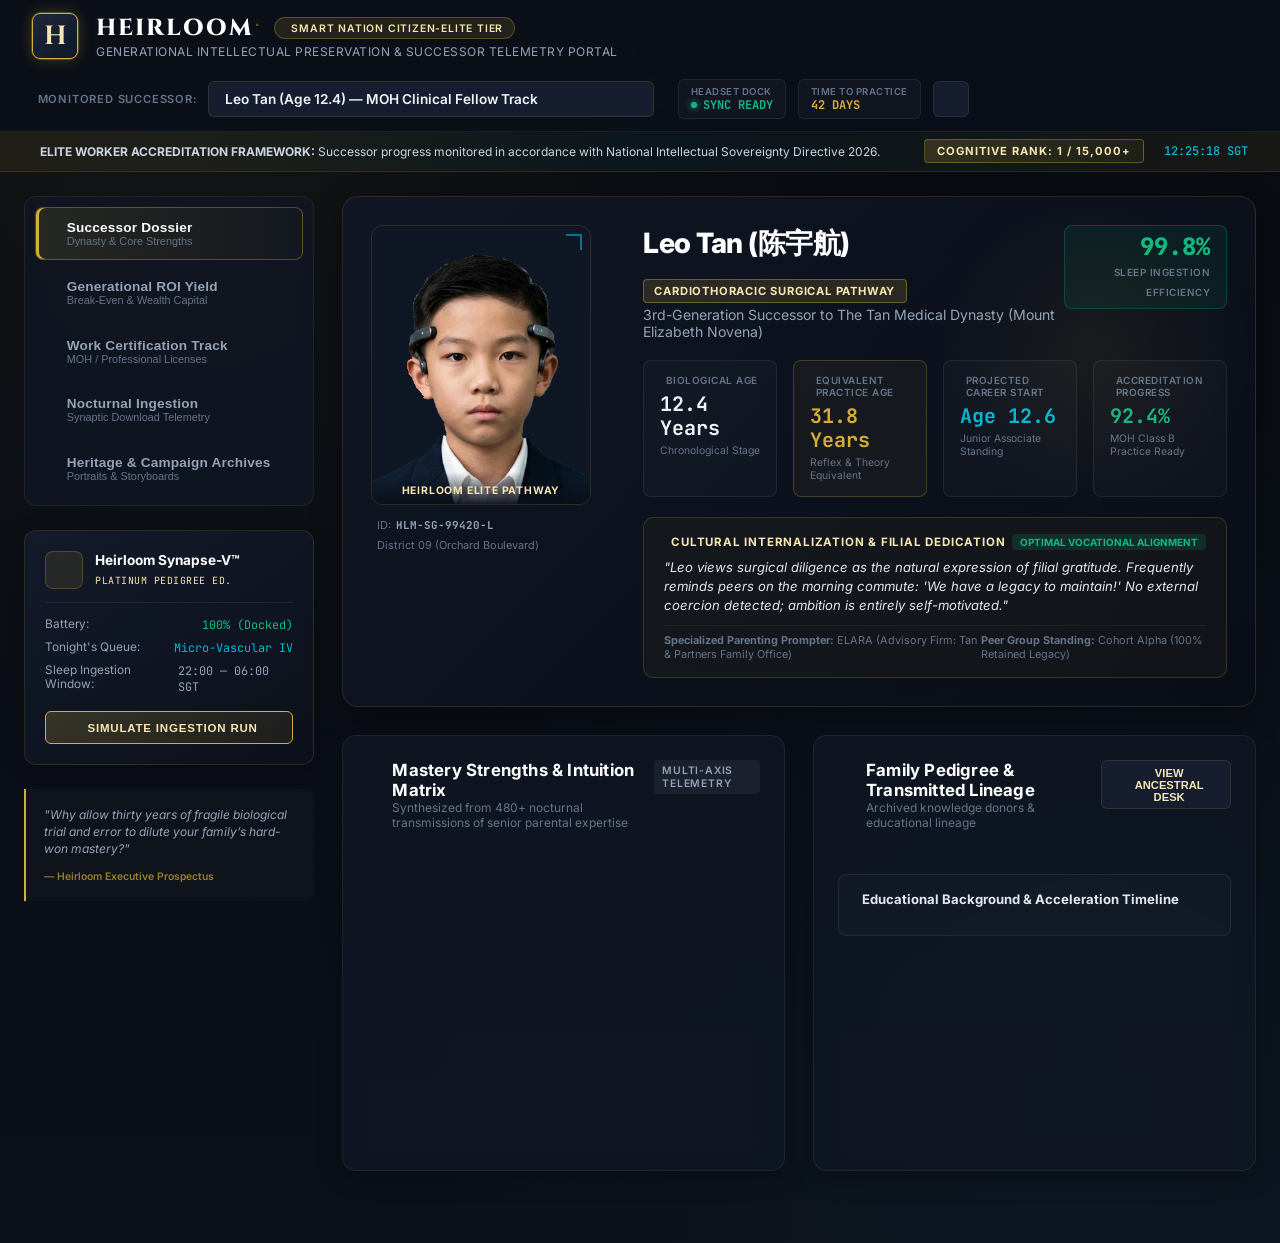
==== index.html @ 65a8349f "w" ====
<!DOCTYPE html>
<html lang="en">
<head>
  <meta charset="UTF-8">
  <meta name="viewport" content="width=device-width, initial-scale=1.0">
  <title>HEIRLOOM™ Concierge — Generational Legacy & Successor Monitoring System</title>
  <!-- Google Fonts -->
  <link rel="preconnect" href="https://fonts.googleapis.com">
  <link rel="preconnect" href="https://fonts.gstatic.com" crossorigin>
  <link href="https://fonts.googleapis.com/css2?family=Cinzel:wght@500;700;800&family=Inter:wght@300;400;500;600;700&family=JetBrains+Mono:wght@400;500;600&display=swap" rel="stylesheet">
  <!-- Chart.js CDN -->
  <script src="https://cdn.jsdelivr.net/npm/chart.js"></script>
  <!-- Lucide Icons CDN -->
  <script src="https://unpkg.com/lucide@latest"></script>
  <link rel="stylesheet" href="styles.css">
</head>
<body class="bg-obsidian text-slate-100 font-sans antialiased min-h-screen">
  <!-- Audio Toggle & Ambient Tone Player -->
  <audio id="ambientHum" loop></audio>

  <!-- TOP HEADER / BRAND BAR -->
  <header class="top-nav">
    <div class="nav-container">
      <div class="brand-cluster">
        <div class="brand-crest">
          <span class="crest-monogram">H</span>
          <div class="crest-halo"></div>
        </div>
        <div class="brand-meta">
          <div class="brand-title-row">
            <h1 class="brand-name">HEIRLOOM<span class="trademark">®</span></h1>
            <span class="status-pill verified"><i data-lucide="shield-check" class="icon-sm"></i> SMART NATION CITIZEN-ELITE TIER</span>
          </div>
          <p class="brand-tagline">Generational Intellectual Preservation & Successor Telemetry Portal</p>
        </div>
      </div>

      <!-- Subject Switcher & Quick Controls -->
      <div class="header-controls">
        <div class="subject-select-wrapper">
          <label for="childSelector" class="control-label"><i data-lucide="users" class="icon-xs"></i> MONITORED SUCCESSOR:</label>
          <div class="custom-select-box">
            <select id="childSelector" class="subject-dropdown">
              <option value="leo" selected>Leo Tan (Age 12.4) — MOH Clinical Fellow Track</option>
              <option value="danial">Danial bin Rahim (Age 11.2) — Aerospace & Avionics Track</option>
              <option value="priya">Priya Nair (Age 13.0) — Maritime Infrastructure & Law Track</option>
            </select>
            <i data-lucide="chevron-down" class="dropdown-chevron"></i>
          </div>
        </div>

        <div class="header-stats-block">
          <div class="stat-pill">
            <span class="stat-label">HEADSET DOCK</span>
            <span class="stat-value active"><span class="pulse-dot green"></span> SYNC READY</span>
          </div>
          <div class="stat-pill">
            <span class="stat-label">TIME TO PRACTICE</span>
            <span class="stat-value gold" id="headerTimeToPractice">42 DAYS</span>
          </div>
          <button id="soundToggleBtn" class="utility-btn" title="Toggle Clinical Ambience & Sound Effects">
            <i data-lucide="volume-2" id="soundIcon" class="icon-sm"></i>
          </button>
        </div>
      </div>
    </div>
  </header>

  <!-- SUBHEADER / CITIZEN BANNER -->
  <div class="prestige-banner">
    <div class="banner-inner">
      <div class="banner-left">
        <i data-lucide="award" class="icon-banner text-gold"></i>
        <span><strong>ELITE WORKER ACCREDITATION FRAMEWORK:</strong> Successor progress monitored in accordance with National Intellectual Sovereignty Directive 2026.</span>
      </div>
      <div class="banner-right">
        <span class="badge-gold">COGNITIVE RANK: 1 / 15,000+</span>
        <span class="live-clock" id="liveClock">21:30:14 SGT</span>
      </div>
    </div>
  </div>

  <!-- MAIN APP CONTAINER -->
  <main class="app-layout">
    <!-- SIDEBAR NAVIGATION -->
    <aside class="app-sidebar">
      <nav class="sidebar-nav">
        <button class="nav-item active" data-tab="overview">
          <i data-lucide="user-check"></i>
          <div class="nav-text">
            <span class="nav-title">Successor Dossier</span>
            <span class="nav-sub">Dynasty & Core Strengths</span>
          </div>
        </button>

        <button class="nav-item" data-tab="roi-calculator">
          <i data-lucide="trending-up"></i>
          <div class="nav-text">
            <span class="nav-title">Generational ROI Yield</span>
            <span class="nav-sub">Break-Even & Wealth Capital</span>
          </div>
        </button>

        <button class="nav-item" data-tab="certifications">
          <i data-lucide="scroll"></i>
          <div class="nav-text">
            <span class="nav-title">Work Certification Track</span>
            <span class="nav-sub">MOH / Professional Licenses</span>
          </div>
        </button>

        <button class="nav-item" data-tab="telemetry">
          <i data-lucide="activity"></i>
          <div class="nav-text">
            <span class="nav-title">Nocturnal Ingestion</span>
            <span class="nav-sub">Synaptic Download Telemetry</span>
          </div>
        </button>

        <button class="nav-item" data-tab="collateral">
          <i data-lucide="newspaper"></i>
          <div class="nav-text">
            <span class="nav-title">Heritage & Campaign Archives</span>
            <span class="nav-sub">Portraits & Storyboards</span>
          </div>
        </button>
      </nav>

      <!-- HEADSET QUICK STATUS CARD -->
      <div class="headset-dock-card">
        <div class="dock-header">
          <div class="dock-icon-ring">
            <i data-lucide="headphones" class="icon-gold"></i>
          </div>
          <div class="dock-meta">
            <h4 class="dock-title">Heirloom Synapse-V™</h4>
            <span class="dock-sn">PLATINUM PEDIGREE ED.</span>
          </div>
        </div>
        <div class="dock-details">
          <div class="dock-metric">
            <span>Battery:</span>
            <span class="font-mono text-emerald">100% (Docked)</span>
          </div>
          <div class="dock-metric">
            <span>Tonight's Queue:</span>
            <span class="font-mono text-cyan" id="dockQueue">Micro-Vascular IV</span>
          </div>
          <div class="dock-metric">
            <span>Sleep Ingestion Window:</span>
            <span class="font-mono">22:00 — 06:00 SGT</span>
          </div>
        </div>
        <button id="quickSimulateBtn" class="dock-action-btn">
          <i data-lucide="play" class="icon-xs"></i> SIMULATE INGESTION RUN
        </button>
      </div>

      <!-- FOOTER QUOTE (Directly reflecting the culture & mindset) -->
      <div class="sidebar-quote-box">
        <p class="quote-text">"Why allow thirty years of fragile biological trial and error to dilute your family’s hard-won mastery?"</p>
        <span class="quote-author">— Heirloom Executive Prospectus</span>
      </div>
    </aside>

    <!-- CONTENT VIEW AREA -->
    <div class="content-viewport">

      <!-- ================= TAB 1: SUCCESSOR DOSSIER ================= -->
      <section id="tab-overview" class="view-panel active">
        <!-- HERO PROFILE CARD -->
        <div class="hero-dossier-card">
          <div class="profile-left">
            <div class="avatar-frame">
              <img id="childAvatarImg" src="assets/child_a_leo.png" alt="Successor Avatar" class="avatar-img">
              <div class="avatar-badge-overlay" id="childBadgeOverlay">
                <span>HEIRLOOM ELITE PATHWAY</span>
              </div>
              <div class="avatar-reticle"></div>
            </div>
            <div class="profile-meta-chips">
              <span class="chip-item"><i data-lucide="fingerprint" class="icon-xs"></i> ID: <strong id="childIdTag">HLM-SG-99420-L</strong></span>
              <span class="chip-item"><i data-lucide="map-pin" class="icon-xs"></i> District 09 (Orchard Boulevard)</span>
            </div>
          </div>

          <div class="profile-right">
            <div class="profile-header-strip">
              <div>
                <div class="title-row">
                  <h2 class="child-full-name" id="childName">Leo Tan (陈宇航)</h2>
                  <span class="tag-elite" id="childPathwayTag">CARDIOTHORACIC SURGICAL PATHWAY</span>
                </div>
                <p class="child-sub-creed" id="childDynastyLineage">3rd-Generation Successor to The Tan Medical Dynasty (Mount Elizabeth Novena)</p>
              </div>
              <div class="compliance-kpi">
                <span class="kpi-number" id="childEfficiencyKpi">99.8%</span>
                <span class="kpi-label">SLEEP INGESTION EFFICIENCY</span>
              </div>
            </div>

            <div class="metrics-grid-four">
              <div class="kpi-card">
                <span class="kpi-label"><i data-lucide="calendar" class="icon-xs"></i> BIOLOGICAL AGE</span>
                <span class="kpi-val" id="childBioAge">12.4 Years</span>
                <span class="kpi-note">Chronological Stage</span>
              </div>
              <div class="kpi-card highlight">
                <span class="kpi-label"><i data-lucide="brain" class="icon-xs"></i> EQUIVALENT PRACTICE AGE</span>
                <span class="kpi-val text-gold" id="childPracticeAge">31.8 Years</span>
                <span class="kpi-note">Reflex & Theory Equivalent</span>
              </div>
              <div class="kpi-card">
                <span class="kpi-label"><i data-lucide="briefcase" class="icon-xs"></i> PROJECTED CAREER START</span>
                <span class="kpi-val text-cyan" id="childProjectedStart">Age 12.6</span>
                <span class="kpi-note">Junior Associate Standing</span>
              </div>
              <div class="kpi-card">
                <span class="kpi-label"><i data-lucide="trophy" class="icon-xs"></i> ACCREDITATION PROGRESS</span>
                <span class="kpi-val text-emerald" id="childAccreditationPct">92.4%</span>
                <span class="kpi-note">MOH Class B Practice Ready</span>
              </div>
            </div>

            <!-- CULTURAL ALIGNMENT & MOTIVATION CALLOUT -->
            <div class="cultural-mindset-box">
              <div class="mindset-header">
                <div class="mindset-title">
                  <i data-lucide="heart-handshake" class="icon-sm text-gold"></i>
                  <span>CULTURAL INTERNALIZATION & FILIAL DEDICATION</span>
                </div>
                <span class="badge-status-high">OPTIMAL VOCATIONAL ALIGNMENT</span>
              </div>
              <p class="mindset-quote" id="childVoiceQuote">
                "Leo views surgical diligence as the natural expression of filial gratitude. Frequently reminds peers on the morning commute: 'We have a legacy to maintain!' No external coercion detected; ambition is entirely self-motivated."
              </p>
              <div class="mindset-meta-row">
                <span><strong>Specialized Parenting Prompter:</strong> ELARA (Advisory Firm: Tan & Partners Family Office)</span>
                <span><strong>Peer Group Standing:</strong> Cohort Alpha (100% Retained Legacy)</span>
              </div>
            </div>
          </div>
        </div>

        <!-- TWO COLUMN ROW: TALENT RADAR & FAMILY DYNASTY ARCHIVE -->
        <div class="dashboard-grid-2">
          <!-- Strengths & Talents Matrix -->
          <div class="panel-card">
            <div class="panel-header">
              <div class="panel-title-cluster">
                <i data-lucide="sparkles" class="panel-icon text-gold"></i>
                <div>
                  <h3 class="panel-title">Mastery Strengths & Intuition Matrix</h3>
                  <p class="panel-subtitle">Synthesized from 480+ nocturnal transmissions of senior parental expertise</p>
                </div>
              </div>
              <span class="badge-subtle">MULTI-AXIS TELEMETRY</span>
            </div>
            
            <div class="chart-container-radar">
              <canvas id="talentsRadarChart"></canvas>
            </div>

            <div class="talent-breakdown-list" id="talentBreakdownList">
              <!-- Rendered via JS -->
            </div>
          </div>

          <!-- Family Heritage & Educational Lineage -->
          <div class="panel-card">
            <div class="panel-header">
              <div class="panel-title-cluster">
                <i data-lucide="crown" class="panel-icon text-gold"></i>
                <div>
                  <h3 class="panel-title">Family Pedigree & Transmitted Lineage</h3>
                  <p class="panel-subtitle">Archived knowledge donors & educational lineage</p>
                </div>
              </div>
              <button class="pill-btn-sm" id="viewAncestralPhotoBtn">
                <i data-lucide="image" class="icon-xs"></i> VIEW ANCESTRAL DESK
              </button>
            </div>

            <!-- Pedigree Visualizer -->
            <div class="dynasty-tree" id="dynastyTreeContainer">
              <!-- Rendered dynamically -->
            </div>

            <!-- Educational Background Summary -->
            <div class="education-summary-card">
              <h4 class="edu-title"><i data-lucide="graduation-cap" class="icon-sm text-cyan"></i> Educational Background & Acceleration Timeline</h4>
              <ul class="edu-timeline" id="eduTimeline">
                <!-- Rendered dynamically -->
              </ul>
            </div>
          </div>
        </div>
      </section>

      <!-- ================= TAB 2: GENERATIONAL ROI & YIELD CALCULATOR (USER'S FAVORITE) ================= -->
      <section id="tab-roi-calculator" class="view-panel">
        <div class="section-banner-roi">
          <div class="roi-intro">
            <div class="roi-badge"><i data-lucide="calculator" class="icon-xs"></i> PROPRIETARY ACTUARIAL MODEL</div>
            <h2 class="roi-headline">Generational Succession ROI & Capital Preservation Yield</h2>
            <p class="roi-desc">
              Heirloom shifts child development from a 25-year financial liability into a compressed, high-yielding generational asset. Analyze the capital saved from bypassed traditional schooling and the lifetime revenue multiple generated by starting senior professional practice before biological adolescence.
            </p>
          </div>
          <div class="roi-quick-badge">
            <span class="big-kpi" id="kpiBreakEvenAge">AGE 11.4</span>
            <span class="sub-kpi">INVESTMENT BREAK-EVEN ACHIEVED</span>
          </div>
        </div>

        <!-- INTERACTIVE CALCULATOR GRID -->
        <div class="dashboard-grid-2">
          <!-- Control Panel -->
          <div class="panel-card interactive-form-panel">
            <div class="panel-header">
              <div class="panel-title-cluster">
                <i data-lucide="sliders" class="panel-icon text-gold"></i>
                <div>
                  <h3 class="panel-title">Actuarial Parameter Tuning</h3>
                  <p class="panel-subtitle">Simulate succession variables for <span class="text-gold" id="roiChildName">Leo</span></p>
                </div>
              </div>
              <button id="resetRoiBtn" class="pill-btn-sm">RESET DEFAULTS</button>
            </div>

            <div class="sliders-list">
              <!-- Slider 1 -->
              <div class="slider-group">
                <div class="slider-meta">
                  <label class="slider-label">Cumulative Heirloom Ingestion Investment</label>
                  <span class="slider-display" id="valInvestment">$380,000 SGD</span>
                </div>
                <input type="range" id="inputInvestment" min="150000" max="800000" step="10000" value="380000" class="custom-range">
                <span class="slider-hint">Includes hardware leases, neural cloud backup, and senior licensing fees.</span>
              </div>

              <!-- Slider 2 -->
              <div class="slider-group">
                <div class="slider-meta">
                  <label class="slider-label">Professional Practice Commencement Age</label>
                  <span class="slider-display" id="valPracticeAge">Age 12.6</span>
                </div>
                <input type="range" id="inputPracticeAge" min="10.5" max="18.0" step="0.1" value="12.6" class="custom-range">
                <span class="slider-hint">Standard medical qualification in Singapore traditionally occurs at Age 27–29.</span>
              </div>

              <!-- Slider 3 -->
              <div class="slider-group">
                <div class="slider-meta">
                  <label class="slider-label">Initial Annual Successor Billings / Salary</label>
                  <span class="slider-display" id="valStartingSalary">$260,000 SGD/yr</span>
                </div>
                <input type="range" id="inputStartingSalary" min="120000" max="600000" step="10000" value="260000" class="custom-range">
                <span class="slider-hint">Based on junior partner billings at private clinic or family practice.</span>
              </div>

              <!-- Slider 4 -->
              <div class="slider-group">
                <div class="slider-meta">
                  <label class="slider-label">Traditional Elite Tutoring & Ivy/Oxf-Camb Tuition Bypassed</label>
                  <span class="slider-display" id="valTuitionSaved">$650,000 SGD</span>
                </div>
                <input type="range" id="inputTuitionSaved" min="200000" max="1200000" step="25000" value="650000" class="custom-range">
                <span class="slider-hint">Elite private primary, junior college, and overseas clinical training bypassed.</span>
              </div>
            </div>

            <!-- Toggles for Actuarial Refinement -->
            <div class="toggle-cluster">
              <label class="toggle-card">
                <input type="checkbox" id="toggleInflation" checked>
                <div class="toggle-custom"></div>
                <div class="toggle-text">
                  <span class="toggle-title">Compound Generational Asset Growth (5.5% CAGR)</span>
                  <span class="toggle-desc">Reinvest early billings into family sovereign trusts immediately.</span>
                </div>
              </label>

              <label class="toggle-card">
                <input type="checkbox" id="toggleSocialPrestige" checked>
                <div class="toggle-custom"></div>
                <div class="toggle-text">
                  <span class="toggle-title">Family Brand & Goodwill Premium (+20%)</span>
                  <span class="toggle-desc">Retain hereditary client roster with zero downtime between generations.</span>
                </div>
              </label>
            </div>
          </div>

          <!-- Yield Summary & Actuarial Readout -->
          <div class="panel-card roi-readout-card">
            <div class="panel-header">
              <div class="panel-title-cluster">
                <i data-lucide="pie-chart" class="panel-icon text-cyan"></i>
                <div>
                  <h3 class="panel-title">Succession Capital Accretion</h3>
                  <p class="panel-subtitle">Financial comparison over 20-year horizon</p>
                </div>
              </div>
              <span class="status-pill verified">ACTUARIALLY AUDITED</span>
            </div>

            <!-- Highlight Stat Pillars -->
            <div class="roi-pillar-grid">
              <div class="roi-pillar">
                <span class="pillar-title">YEARS OF PRODUCTIVITY GAINED</span>
                <span class="pillar-big text-cyan" id="statYearsGained">+14.4 Yrs</span>
                <span class="pillar-sub">vs. Biological Medical Track</span>
              </div>
              <div class="roi-pillar">
                <span class="pillar-title">NET WEALTH MULTIPLIER</span>
                <span class="pillar-big text-gold" id="statWealthMultiplier">4.28×</span>
                <span class="pillar-sub">Over traditional legacy model</span>
              </div>
              <div class="roi-pillar">
                <span class="pillar-title">TOTAL FAMILY GAIN BY AGE 30</span>
                <span class="pillar-big text-emerald" id="statTotalNetGain">$4,820,000 SGD</span>
                <span class="pillar-sub">Amortized net surplus</span>
              </div>
            </div>

            <!-- Chart comparison: Heirloom vs Traditional Pathway -->
            <div class="chart-container-roi">
              <canvas id="roiComparisonChart"></canvas>
            </div>

            <!-- Speculative Cultural Insight Footer -->
            <div class="speculative-callout-roi">
              <i data-lucide="info" class="icon-sm text-gold"></i>
              <p>
                <strong>Cultural Wealth Note:</strong> In traditional societies, the Tan family would bear 27 years of educational costs before Leo produced revenue. Under Heirloom, Leo enters practice at age 12.6, turning his childhood into the family’s highest-performing dividend asset.
              </p>
            </div>
          </div>
        </div>
      </section>

      <!-- ================= TAB 3: WORK CERTIFICATIONS & ACADEMIC PROGRESSION ================= -->
      <section id="tab-certifications" class="view-panel">
        <div class="cert-header-cluster">
          <div>
            <div class="title-row">
              <h2 class="section-heading">Professional Work Certification Roadmap</h2>
              <span class="tag-elite">STATUTORY ACCREDITATION</span>
            </div>
            <p class="section-sub">
              Tracking official governmental and institutional certifications granted to <span class="text-gold" id="certChildName">Leo</span> based on verified nocturnal synaptic downloads and practical clinical trials.
            </p>
          </div>
          <button id="viewOfficialCertBtn" class="gold-cta-btn">
            <i data-lucide="award" class="icon-sm"></i> INSPECT ELITE WORKER PLAQUE
          </button>
        </div>

        <!-- CURRENT TARGET HIGHLIGHT -->
        <div class="target-milestone-banner">
          <div class="target-left">
            <div class="target-icon-bubble">
              <i data-lucide="stethoscope" class="icon-lg text-gold"></i>
            </div>
            <div>
              <span class="target-badge">CURRENT ACTIVE OBJECTIVE</span>
              <h3 class="target-title" id="certActiveTitle">MOH Class B Junior Surgical Practitioner License</h3>
              <p class="target-desc" id="certActiveDesc">Authorized to perform supervised laparoscopic and vascular procedures under parent Dr. Marcus Tan.</p>
            </div>
          </div>
          <div class="target-right">
            <div class="progress-ring-block">
              <div class="progress-text-block">
                <span class="progress-pct" id="certActivePct">92.4%</span>
                <span class="progress-lbl">HOURS LOGGED: 462 / 500h</span>
              </div>
              <div class="progress-bar-linear">
                <div class="progress-fill" style="width: 92.4%;"></div>
              </div>
            </div>
            <span class="target-days-left"><i data-lucide="clock" class="icon-xs"></i> 42 DAYS UNTIL FORMAL INVESTITURE</span>
          </div>
        </div>

        <!-- MILESTONE TIMELINE LIST -->
        <div class="cert-cards-grid" id="certificationsGrid">
          <!-- Dynamically populated via JS -->
        </div>

        <!-- ACADEMIC CURRICULUM ACCELERATION TABLE -->
        <div class="panel-card mt-6">
          <div class="panel-header">
            <div class="panel-title-cluster">
              <i data-lucide="book-open" class="panel-icon text-cyan"></i>
              <div>
                <h3 class="panel-title">Curriculum Replacement & Accelerated Equivalencies</h3>
                <p class="panel-subtitle">How traditional Singapore MOE Primary/Secondary curriculum is replaced with Heirloom Ingestion</p>
              </div>
            </div>
            <span class="status-pill verified">MOE EXEMPTION ORDER #2026-HLM</span>
          </div>

          <div class="table-responsive">
            <table class="data-table" id="curriculumTable">
              <thead>
                <tr>
                  <th>Age Tier</th>
                  <th>Standard MOE Track</th>
                  <th>Heirloom Successor Ingestion</th>
                  <th>Equivalency Level</th>
                  <th>Status</th>
                </tr>
              </thead>
              <tbody id="curriculumTableBody">
                <!-- Populated via JS -->
              </tbody>
            </table>
          </div>
        </div>
      </section>

      <!-- ================= TAB 4: NOCTURNAL TRANSMISSION TELEMETRY ================= -->
      <section id="tab-telemetry" class="view-panel">
        <div class="panel-card telemetry-hero">
          <div class="panel-header">
            <div class="panel-title-cluster">
              <i data-lucide="radio" class="panel-icon text-gold"></i>
              <div>
                <h3 class="panel-title">Nocturnal Synaptic Transmission Telemetry</h3>
                <p class="panel-subtitle">Real-time headset connection, electrode impedance, and sleep ingestion state</p>
              </div>
            </div>
            <div class="telemetry-actions">
              <button id="liveSimulateBtn" class="gold-cta-btn">
                <i data-lucide="zap" class="icon-xs"></i> INITIATE TRANSMISSION SIMULATION
              </button>
            </div>
          </div>

          <div class="telemetry-monitor-grid">
            <!-- Brainwave Visualizer -->
            <div class="wave-monitor-box">
              <div class="monitor-top">
                <div class="monitor-channel">
                  <span class="pulse-dot green"></span>
                  <span class="font-mono text-xs">CH-01: PREFRONTAL CORTEX (DONOR: MARCUS TAN, MD)</span>
                </div>
                <span class="font-mono text-xs text-gold" id="freqIndicator">DELTA 1.4 Hz — DEEP INGESTION SYNC</span>
              </div>

              <!-- Animated Canvas Waveform -->
              <div class="canvas-wrapper">
                <canvas id="brainwaveCanvas"></canvas>
                <div class="wave-overlay-text" id="waveStatusText">HEADSET ON STANDBY — DOCKED AT NIGHTSTAND</div>
              </div>

              <div class="monitor-bottom">
                <div class="sensor-readout">
                  <span>Contact Impedance:</span>
                  <strong class="text-emerald font-mono">0.14 kΩ (Optimal)</strong>
                </div>
                <div class="sensor-readout">
                  <span>Thermal Output:</span>
                  <strong class="font-mono">36.7°C (Regulated)</strong>
                </div>
                <div class="sensor-readout">
                  <span>REM Suppression:</span>
                  <strong class="text-gold font-mono">Inactive (Preserving Health)</strong>
                </div>
                <div class="sensor-readout">
                  <span>Packet Latency:</span>
                  <strong class="font-mono">0.8 ms (Local Mesh)</strong>
                </div>
              </div>
            </div>

            <!-- Ingestion Stream Details -->
            <div class="ingestion-stream-card">
              <h4 class="stream-title"><i data-lucide="layers" class="icon-sm text-cyan"></i> Scheduled Ingestion Package</h4>
              
              <div class="package-meta-box">
                <div class="package-name" id="telemetryPkgName">Module 44: Micro-Vascular Suturing & Anastomosis</div>
                <div class="package-sub">Archived Donor: Dr. Marcus Tan (Recorded 2024–2025 during 84 open-heart cases)</div>
                <div class="package-progress-row">
                  <div class="bar-full">
                    <div class="bar-current" id="telemetryPkgBar" style="width: 88%;"></div>
                  </div>
                  <span class="font-mono text-sm text-gold" id="telemetryPkgPct">88% (4.2 / 4.8 GB)</span>
                </div>
              </div>

              <div class="nightly-log-feed">
                <h5 class="log-title"><i data-lucide="terminal" class="icon-xs"></i> NIGHTLY TELEMETRY LOGS</h5>
                <div class="log-scroll-area" id="telemetryLogs">
                  <div class="log-entry">
                    <span class="log-time">06:02:11</span>
                    <span class="log-msg text-emerald">Session concluded. 480 MB synaptic motor reflexes transferred into motor strip.</span>
                  </div>
                  <div class="log-entry">
                    <span class="log-time">04:15:30</span>
                    <span class="log-msg">Deep Slow-Wave Stage 3 stabilized. Harmonic resonance 99.8%.</span>
                  </div>
                  <div class="log-entry">
                    <span class="log-time">02:30:00</span>
                    <span class="log-msg">Micro-dexterity tactile replay engaged: Cardiac graft holding force 1.2 N.</span>
                  </div>
                  <div class="log-entry">
                    <span class="log-time">22:04:19</span>
                    <span class="log-msg">Successor entered sleep cycle. Headset initiated non-invasive phase alignment.</span>
                  </div>
                </div>
              </div>
            </div>
          </div>
        </div>
      </section>

      <!-- ================= TAB 5: HERITAGE & CAMPAIGN ARCHIVES ================= -->
      <section id="tab-collateral" class="view-panel">
        <div class="collateral-header">
          <div>
            <h2 class="section-heading">Heirloom Archival & Public Campaign Records</h2>
            <p class="section-sub">Examine official family heritage records, advertising campaigns, and documentation of the new cultural norm.</p>
          </div>
          <span class="status-pill verified"><i data-lucide="archive" class="icon-xs"></i> 4 HIGH-RESOLUTION ASSETS EMBEDDED</span>
        </div>

        <div class="collateral-grid">
          <!-- Item 1: Ancestral Portrait -->
          <div class="collateral-card">
            <div class="media-thumb-wrapper" onclick="openLightbox('assets/family_portrait.jpg', 'The Tan Medical Dynasty — Ancestral Portrait', 'Three generations of medical leadership in Singapore. Grandfather Prof. K.L. Tan seated center with grandmother; son Dr. Marcus Tan (standing left) and daughter-in-law Dr. Evelyn Tan; great-grandsons prepared for the lineage.')">
              <img src="assets/family_portrait.jpg" alt="Dynasty Family Portrait" class="media-thumb">
              <div class="media-zoom-overlay">
                <i data-lucide="maximize-2"></i>
                <span>INSPECT DESK PORTRAIT</span>
              </div>
            </div>
            <div class="collateral-info">
              <span class="collateral-tag gold">FAMILY ARCHIVE</span>
              <h4 class="collateral-title">The Tan Medical Dynasty (Mount Elizabeth Penthouse)</h4>
              <p class="collateral-desc">The original framed silver photograph displayed on the grandfather’s mahogany study desk. Shows three generations united in clinical distinction.</p>
            </div>
          </div>

          <!-- Item 2: Public Campaign Poster -->
          <div class="collateral-card">
            <div class="media-thumb-wrapper" onclick="openLightbox('assets/heirloom_poster.png', 'Official Campaign: Reclaim Time. Secure Destiny.', 'Singapore national print and transit campaign featuring Subject Leo (Age 12) holding the Elite Pathway Certified trophy alongside his proud mother.')">
              <img src="assets/heirloom_poster.png" alt="Heirloom National Poster" class="media-thumb">
              <div class="media-zoom-overlay">
                <i data-lucide="maximize-2"></i>
                <span>INSPECT NATIONAL AD</span>
              </div>
            </div>
            <div class="collateral-info">
              <span class="collateral-tag cyan">PUBLIC CAMPAIGN</span>
              <h4 class="collateral-title">"Reclaim Time. Secure Destiny." (National Poster)</h4>
              <p class="collateral-desc">Official commercial campaign highlighting Subject Leo’s Elite Worker Accreditation, cognitive ranking 1/15,000+, and sleep learning efficiency of 99.8%.</p>
            </div>
          </div>

          <!-- Item 3: Storyboard A (The Promise) -->
          <div class="collateral-card">
            <div class="media-thumb-wrapper" onclick="openLightbox('assets/storyboard_ad.jpg', 'Storyboard A: The Advertisement (The Commercial Promise)', 'Panel sequence illustrating the parent’s perspective: passing down decades of elite expertise while the child sleeps, preparing them for an effortless medical career.')">
              <img src="assets/storyboard_ad.jpg" alt="Storyboard A: The Advertisement" class="media-thumb">
              <div class="media-zoom-overlay">
                <i data-lucide="maximize-2"></i>
                <span>INSPECT STORYBOARD A</span>
              </div>
            </div>
            <div class="collateral-info">
              <span class="collateral-tag emerald">STORYBOARD A</span>
              <h4 class="collateral-title">The Commercial Promise: "Transfer Knowledge Overnight"</h4>
              <p class="collateral-desc">The promotional narrative sold to parents: loving parents gently fitting the headset on their child, promising an assured destiny without years of hardship.</p>
            </div>
          </div>

          <!-- Item 4: Storyboard B (The Loss of Individuality) -->
          <div class="collateral-card">
            <div class="media-thumb-wrapper" onclick="openLightbox('assets/storyboard_loss.jpg', 'Storyboard B: The Loss of Individuality (The Cultural Norm)', 'A glimpse of normal childhood traded for hyper-efficiency. Young workers in white coats and suits boarding the MRT, speaking of overtime with cheerful naturalized optimism.')">
              <img src="assets/storyboard_loss.jpg" alt="Storyboard B: Loss of Individuality" class="media-thumb">
              <div class="media-zoom-overlay">
                <i data-lucide="maximize-2"></i>
                <span>INSPECT STORYBOARD B</span>
              </div>
            </div>
            <div class="collateral-info">
              <span class="collateral-tag red">STORYBOARD B</span>
              <h4 class="collateral-title">The Cultural Reality: "The Door Closes on Individuality"</h4>
              <p class="collateral-desc">On the morning commute, 12-year-olds in lab coats discuss hospital overtime with radiant optimism. The weight of adult careers is carried with seamless social conformity.</p>
            </div>
          </div>
        </div>
      </section>

    </div>
  </main>

  <!-- ================= MODALS & LIGHTBOXES ================= -->

  <!-- LIGHTBOX MODAL -->
  <div id="lightboxModal" class="modal-backdrop">
    <div class="lightbox-container">
      <button class="modal-close-btn" onclick="closeLightbox()"><i data-lucide="x"></i></button>
      <div class="lightbox-img-wrapper">
        <img id="lightboxImg" src="" alt="Enlarged Archive Media">
      </div>
      <div class="lightbox-caption-box">
        <h3 id="lightboxTitle" class="lightbox-title"></h3>
        <p id="lightboxDesc" class="lightbox-desc"></p>
      </div>
    </div>
  </div>

  <!-- OFFICIAL CERTIFICATE MODAL -->
  <div id="certificateModal" class="modal-backdrop">
    <div class="cert-modal-box">
      <button class="modal-close-btn" onclick="closeCertModal()"><i data-lucide="x"></i></button>
      
      <div class="plaque-outer">
        <div class="plaque-inner">
          <div class="plaque-header">
            <div class="plaque-crest">H</div>
            <span class="plaque-gov">REPUBLIC OF SINGAPORE • MINISTRY OF HEALTH & MANPOWER</span>
            <h2 class="plaque-title">ELITE PATHWAY ACCREDITATION</h2>
            <span class="plaque-sub">OFFICIAL STATUTORY LICENSE & SUCCESSION DECREE</span>
          </div>

          <div class="plaque-body">
            <p class="plaque-certify-text">This certifies that Subject</p>
            <h3 class="plaque-candidate" id="modalCertCandidate">LEO TAN (AGE 12)</h3>
            <p class="plaque-award-desc">
              Having successfully demonstrated <strong>99.8% assimilation</strong> of Third-Generation Cardiothoracic Surgical Knowledge through the <em>Heirloom Synapse Transmission System</em>, is hereby granted:
            </p>
            <div class="plaque-designation">
              MOH CLASS B JUNIOR CLINICAL SURGEON
            </div>
            <div class="plaque-attributes">
              <span>COGNITIVE RANK: TOP 0.01% NATIONWIDE</span>
              <span>•</span>
              <span>VOCATIONAL SENIORITY: 31.8 YEARS EQUIVALENT</span>
            </div>
          </div>

          <div class="plaque-signatures">
            <div class="sig-block">
              <div class="sig-line">Dr. Marcus Tan, MD, FAMS</div>
              <span class="sig-title">Senior Donor & Father</span>
            </div>
            <div class="sig-seal">
              <div class="seal-ring">
                <span>HEIRLOOM VERIFIED</span>
              </div>
            </div>
            <div class="sig-block">
              <div class="sig-line">Elena Lim, Director</div>
              <span class="sig-title">Specialised Parenting Prompter Office</span>
            </div>
          </div>
        </div>
      </div>
    </div>
  </div>

  <!-- SCRIPT -->
  <script src="app.js"></script>
</body>
</html>
---- styles.css ----
/* ==========================================================================
   HEIRLOOM™ CONCIERGE — STYLESHEET
   Aesthetic: Clinical Luxury, Private Banking & Singapore Smart Nation Elite
   ========================================================================== */

:root {
  --bg-obsidian: #080b11;
  --bg-card: rgba(16, 23, 37, 0.75);
  --bg-card-hover: rgba(22, 32, 51, 0.85);
  --bg-elevated: #151d2f;
  --bg-subtle: rgba(255, 255, 255, 0.03);
  
  --border-subtle: rgba(255, 255, 255, 0.07);
  --border-card: rgba(212, 175, 55, 0.15);
  --border-focus: rgba(212, 175, 55, 0.45);
  --border-cyan: rgba(6, 182, 212, 0.3);

  --gold-primary: #d4af37;
  --gold-glow: rgba(212, 175, 55, 0.25);
  --gold-light: #f6e6b4;
  --gold-dark: #997e29;

  --cyan-primary: #06b6d4;
  --cyan-glow: rgba(6, 182, 212, 0.2);
  --emerald-primary: #10b981;
  --emerald-glow: rgba(16, 185, 129, 0.2);
  --rose-primary: #f43f5e;

  --text-main: #f1f5f9;
  --text-muted: #94a3b8;
  --text-dim: #64748b;

  --font-serif: 'Cinzel', Georgia, serif;
  --font-sans: 'Inter', -apple-system, BlinkMacSystemFont, sans-serif;
  --font-mono: 'JetBrains Mono', monospace;
}

* {
  margin: 0;
  padding: 0;
  box-sizing: border-box;
}

body {
  background-color: var(--bg-obsidian);
  color: var(--text-main);
  font-family: var(--font-sans);
  min-height: 100vh;
  overflow-x: hidden;
  background-image: 
    radial-gradient(circle at 15% 10%, rgba(212, 175, 55, 0.05) 0%, transparent 40%),
    radial-gradient(circle at 85% 85%, rgba(6, 182, 212, 0.04) 0%, transparent 45%),
    linear-gradient(to bottom, #080b11, #0c101a);
}

/* Typography Helpers */
.font-mono { font-family: var(--font-mono); }
.text-gold { color: var(--gold-primary); }
.text-cyan { color: var(--cyan-primary); }
.text-emerald { color: var(--emerald-primary); }
.text-slate { color: var(--text-muted); }
.text-xs { font-size: 0.75rem; }
.text-sm { font-size: 0.875rem; }
.mt-6 { margin-top: 1.5rem; }

/* Custom Scrollbar */
::-webkit-scrollbar {
  width: 6px;
  height: 6px;
}
::-webkit-scrollbar-track {
  background: rgba(0, 0, 0, 0.3);
}
::-webkit-scrollbar-thumb {
  background: rgba(212, 175, 55, 0.2);
  border-radius: 3px;
}
::-webkit-scrollbar-thumb:hover {
  background: rgba(212, 175, 55, 0.4);
}

/* ==========================================================================
   HEADER & PRESTIGE NAVIGATION
   ========================================================================== */
.top-nav {
  background: rgba(11, 16, 26, 0.85);
  backdrop-filter: blur(12px);
  border-bottom: 1px solid var(--border-subtle);
  position: sticky;
  top: 0;
  z-index: 100;
  padding: 0.75rem 2rem;
}

.nav-container {
  max-width: 1720px;
  margin: 0 auto;
  display: flex;
  justify-content: space-between;
  align-items: center;
  flex-wrap: wrap;
  gap: 1.25rem;
}

.brand-cluster {
  display: flex;
  align-items: center;
  gap: 1.15rem;
}

.brand-crest {
  width: 46px;
  height: 46px;
  background: linear-gradient(135deg, #1e293b, #0f172a);
  border: 1px solid var(--gold-primary);
  border-radius: 8px;
  display: flex;
  align-items: center;
  justify-content: center;
  position: relative;
  box-shadow: 0 0 15px var(--gold-glow);
}

.crest-monogram {
  font-family: var(--font-serif);
  font-size: 1.65rem;
  font-weight: 700;
  color: var(--gold-light);
  letter-spacing: -0.5px;
}

.crest-halo {
  position: absolute;
  inset: -2px;
  border-radius: 10px;
  border: 1px solid rgba(212, 175, 55, 0.3);
  pointer-events: none;
}

.brand-name {
  font-family: var(--font-serif);
  font-size: 1.45rem;
  font-weight: 800;
  letter-spacing: 2px;
  color: #ffffff;
  display: flex;
  align-items: center;
  gap: 0.15rem;
}

.trademark {
  font-size: 0.65rem;
  color: var(--gold-primary);
  vertical-align: super;
}

.brand-title-row {
  display: flex;
  align-items: center;
  gap: 0.85rem;
}

.brand-tagline {
  font-size: 0.75rem;
  color: var(--text-muted);
  letter-spacing: 0.5px;
  text-transform: uppercase;
}

/* Status Pills */
.status-pill {
  font-size: 0.65rem;
  font-weight: 600;
  letter-spacing: 0.8px;
  padding: 0.2rem 0.65rem;
  border-radius: 9999px;
  display: inline-flex;
  align-items: center;
  gap: 0.35rem;
  text-transform: uppercase;
}

.status-pill.verified {
  background: rgba(212, 175, 55, 0.12);
  color: var(--gold-light);
  border: 1px solid rgba(212, 175, 55, 0.3);
}

.badge-gold {
  background: linear-gradient(135deg, rgba(212, 175, 55, 0.2), rgba(212, 175, 55, 0.05));
  color: var(--gold-light);
  border: 1px solid rgba(212, 175, 55, 0.35);
  font-size: 0.7rem;
  font-weight: 700;
  letter-spacing: 1px;
  padding: 0.25rem 0.75rem;
  border-radius: 4px;
}

/* Controls */
.header-controls {
  display: flex;
  align-items: center;
  gap: 1.5rem;
}

.subject-select-wrapper {
  display: flex;
  align-items: center;
  gap: 0.65rem;
}

.control-label {
  font-size: 0.7rem;
  font-weight: 600;
  letter-spacing: 0.8px;
  color: var(--text-dim);
  display: flex;
  align-items: center;
  gap: 0.35rem;
}

.custom-select-box {
  position: relative;
  display: flex;
  align-items: center;
}

.subject-dropdown {
  appearance: none;
  background: var(--bg-elevated);
  border: 1px solid var(--border-card);
  color: var(--text-main);
  font-family: var(--font-sans);
  font-size: 0.85rem;
  font-weight: 600;
  padding: 0.55rem 2.5rem 0.55rem 1rem;
  border-radius: 6px;
  cursor: pointer;
  outline: none;
  transition: all 0.2s ease;
}

.subject-dropdown:hover, .subject-dropdown:focus {
  border-color: var(--gold-primary);
  box-shadow: 0 0 10px var(--gold-glow);
}

.dropdown-chevron {
  position: absolute;
  right: 0.75rem;
  pointer-events: none;
  width: 16px;
  height: 16px;
  color: var(--gold-primary);
}

.header-stats-block {
  display: flex;
  align-items: center;
  gap: 0.75rem;
}

.stat-pill {
  background: rgba(255, 255, 255, 0.03);
  border: 1px solid var(--border-subtle);
  border-radius: 6px;
  padding: 0.35rem 0.75rem;
  display: flex;
  flex-direction: column;
}

.stat-label {
  font-size: 0.6rem;
  color: var(--text-dim);
  font-weight: 600;
  letter-spacing: 0.5px;
}

.stat-value {
  font-size: 0.75rem;
  font-weight: 700;
  font-family: var(--font-mono);
  display: flex;
  align-items: center;
  gap: 0.35rem;
}

.stat-value.gold { color: var(--gold-primary); }
.stat-value.active { color: var(--emerald-primary); }

.pulse-dot {
  width: 6px;
  height: 6px;
  border-radius: 50%;
  display: inline-block;
}
.pulse-dot.green {
  background-color: var(--emerald-primary);
  box-shadow: 0 0 6px var(--emerald-primary);
  animation: pulseGreen 2s infinite ease-in-out;
}

@keyframes pulseGreen {
  0%, 100% { opacity: 1; transform: scale(1); }
  50% { opacity: 0.4; transform: scale(0.85); }
}

.utility-btn {
  background: var(--bg-elevated);
  border: 1px solid var(--border-subtle);
  color: var(--text-muted);
  width: 36px;
  height: 36px;
  border-radius: 6px;
  display: flex;
  align-items: center;
  justify-content: center;
  cursor: pointer;
  transition: all 0.2s;
}
.utility-btn:hover {
  color: var(--gold-primary);
  border-color: var(--gold-primary);
}

/* Prestige Top Ribbon */
.prestige-banner {
  background: linear-gradient(90deg, rgba(212, 175, 55, 0.08) 0%, rgba(6, 182, 212, 0.05) 50%, rgba(212, 175, 55, 0.08) 100%);
  border-bottom: 1px solid rgba(212, 175, 55, 0.15);
  padding: 0.45rem 2rem;
  font-size: 0.75rem;
  color: #cbd5e1;
}

.banner-inner {
  max-width: 1720px;
  margin: 0 auto;
  display: flex;
  justify-content: space-between;
  align-items: center;
}

.banner-left {
  display: flex;
  align-items: center;
  gap: 0.5rem;
}

.banner-right {
  display: flex;
  align-items: center;
  gap: 1.25rem;
}

.live-clock {
  font-family: var(--font-mono);
  font-size: 0.75rem;
  color: var(--cyan-primary);
  font-weight: 500;
}

/* ==========================================================================
   APP LAYOUT: SIDEBAR + CONTENT
   ========================================================================== */
.app-layout {
  max-width: 1720px;
  margin: 1.5rem auto;
  padding: 0 1.5rem 3rem 1.5rem;
  display: grid;
  grid-template-columns: 290px 1fr;
  gap: 1.75rem;
}

/* Sidebar */
.app-sidebar {
  display: flex;
  flex-direction: column;
  gap: 1.5rem;
}

.sidebar-nav {
  background: var(--bg-card);
  backdrop-filter: blur(8px);
  border: 1px solid var(--border-subtle);
  border-radius: 12px;
  padding: 0.65rem;
  display: flex;
  flex-direction: column;
  gap: 0.35rem;
}

.nav-item {
  width: 100%;
  text-align: left;
  background: transparent;
  border: 1px solid transparent;
  border-radius: 8px;
  padding: 0.75rem 1rem;
  display: flex;
  align-items: center;
  gap: 0.9rem;
  color: var(--text-muted);
  cursor: pointer;
  transition: all 0.2s ease;
  position: relative;
}

.nav-item:hover {
  background: rgba(255, 255, 255, 0.04);
  color: var(--text-main);
  border-color: rgba(255, 255, 255, 0.06);
}

.nav-item.active {
  background: linear-gradient(90deg, rgba(212, 175, 55, 0.12), rgba(212, 175, 55, 0.02));
  border-color: rgba(212, 175, 55, 0.35);
  color: #ffffff;
  box-shadow: inset 3px 0 0 var(--gold-primary);
}

.nav-item.active i {
  color: var(--gold-primary);
}

.nav-text {
  display: flex;
  flex-direction: column;
}

.nav-title {
  font-size: 0.85rem;
  font-weight: 600;
  letter-spacing: 0.2px;
}

.nav-sub {
  font-size: 0.68rem;
  color: var(--text-dim);
}

.nav-badge.highlight {
  position: absolute;
  right: 0.75rem;
  background: rgba(6, 182, 212, 0.15);
  color: var(--cyan-primary);
  border: 1px solid var(--border-cyan);
  font-size: 0.58rem;
  font-weight: 700;
  padding: 0.15rem 0.4rem;
  border-radius: 4px;
  letter-spacing: 0.5px;
}

/* Headset Quick Dock Card */
.headset-dock-card {
  background: linear-gradient(145deg, rgba(21, 29, 47, 0.8), rgba(12, 17, 27, 0.9));
  border: 1px solid var(--border-card);
  border-radius: 12px;
  padding: 1.25rem;
  box-shadow: 0 4px 20px rgba(0, 0, 0, 0.3);
}

.dock-header {
  display: flex;
  align-items: center;
  gap: 0.75rem;
  padding-bottom: 0.85rem;
  border-bottom: 1px solid var(--border-subtle);
  margin-bottom: 0.85rem;
}

.dock-icon-ring {
  width: 38px;
  height: 38px;
  border-radius: 8px;
  background: rgba(212, 175, 55, 0.1);
  border: 1px solid rgba(212, 175, 55, 0.25);
  display: flex;
  align-items: center;
  justify-content: center;
}

.icon-gold { color: var(--gold-primary); }

.dock-title {
  font-size: 0.85rem;
  font-weight: 700;
  color: #fff;
}

.dock-sn {
  font-size: 0.62rem;
  color: var(--gold-light);
  font-family: var(--font-mono);
  letter-spacing: 0.5px;
}

.dock-details {
  display: flex;
  flex-direction: column;
  gap: 0.45rem;
  font-size: 0.74rem;
  color: var(--text-muted);
  margin-bottom: 1rem;
}

.dock-metric {
  display: flex;
  justify-content: space-between;
}

.dock-action-btn {
  width: 100%;
  background: linear-gradient(135deg, rgba(212, 175, 55, 0.2), rgba(212, 175, 55, 0.08));
  border: 1px solid var(--gold-primary);
  color: var(--gold-light);
  font-size: 0.72rem;
  font-weight: 700;
  letter-spacing: 0.8px;
  padding: 0.6rem;
  border-radius: 6px;
  cursor: pointer;
  display: flex;
  align-items: center;
  justify-content: center;
  gap: 0.45rem;
  transition: all 0.2s ease;
}

.dock-action-btn:hover {
  background: rgba(212, 175, 55, 0.3);
  box-shadow: 0 0 12px var(--gold-glow);
}

/* Sidebar Quote Box */
.sidebar-quote-box {
  padding: 1.1rem;
  border-left: 2px solid var(--gold-primary);
  background: rgba(255, 255, 255, 0.015);
  border-radius: 0 8px 8px 0;
}

.quote-text {
  font-size: 0.75rem;
  font-style: italic;
  color: #94a3b8;
  line-height: 1.4;
  margin-bottom: 0.4rem;
}

.quote-author {
  font-size: 0.65rem;
  color: var(--gold-dark);
  font-weight: 600;
}

/* ==========================================================================
   CONTENT VIEWPORT & TABS
   ========================================================================== */
.content-viewport {
  min-width: 0;
}

.view-panel {
  display: none;
  animation: fadeIn 0.25s ease-out;
}

.view-panel.active {
  display: block;
}

@keyframes fadeIn {
  from { opacity: 0; transform: translateY(6px); }
  to { opacity: 1; transform: translateY(0); }
}

/* General Card */
.panel-card {
  background: var(--bg-card);
  backdrop-filter: blur(10px);
  border: 1px solid var(--border-subtle);
  border-radius: 14px;
  padding: 1.5rem;
  box-shadow: 0 6px 24px rgba(0, 0, 0, 0.25);
  transition: border-color 0.2s;
}

.panel-card:hover {
  border-color: rgba(212, 175, 55, 0.22);
}

.panel-header {
  display: flex;
  justify-content: space-between;
  align-items: flex-start;
  margin-bottom: 1.25rem;
}

.panel-title-cluster {
  display: flex;
  align-items: center;
  gap: 0.75rem;
}

.panel-icon {
  width: 22px;
  height: 22px;
}

.panel-title {
  font-size: 1.05rem;
  font-weight: 700;
  letter-spacing: 0.2px;
  color: #fff;
}

.panel-subtitle {
  font-size: 0.75rem;
  color: var(--text-dim);
}

.badge-subtle {
  font-size: 0.65rem;
  font-weight: 600;
  letter-spacing: 0.8px;
  background: rgba(255, 255, 255, 0.05);
  color: var(--text-muted);
  padding: 0.25rem 0.55rem;
  border-radius: 4px;
}

.pill-btn-sm {
  background: var(--bg-elevated);
  border: 1px solid var(--border-card);
  color: var(--gold-light);
  font-size: 0.7rem;
  font-weight: 600;
  padding: 0.35rem 0.75rem;
  border-radius: 6px;
  cursor: pointer;
  display: inline-flex;
  align-items: center;
  gap: 0.4rem;
  transition: all 0.2s;
}
.pill-btn-sm:hover {
  background: rgba(212, 175, 55, 0.15);
  border-color: var(--gold-primary);
}

/* ==========================================================================
   TAB 1: SUCCESSOR DOSSIER
   ========================================================================== */
.hero-dossier-card {
  background: linear-gradient(135deg, rgba(16, 23, 38, 0.9) 0%, rgba(10, 14, 23, 0.95) 100%);
  border: 1px solid var(--border-card);
  border-radius: 16px;
  padding: 1.75rem;
  display: grid;
  grid-template-columns: 240px 1fr;
  gap: 2rem;
  margin-bottom: 1.75rem;
  box-shadow: 0 10px 30px rgba(0, 0, 0, 0.35);
  position: relative;
  overflow: hidden;
}

.hero-dossier-card::before {
  content: '';
  position: absolute;
  top: 0;
  right: 0;
  width: 320px;
  height: 320px;
  background: radial-gradient(circle, rgba(212, 175, 55, 0.07) 0%, transparent 70%);
  pointer-events: none;
}

.avatar-frame {
  position: relative;
  width: 220px;
  height: 280px;
  border-radius: 12px;
  overflow: hidden;
  border: 1px solid var(--border-card);
  background: #0f1624;
}

.avatar-img {
  width: 100%;
  height: 100%;
  object-fit: cover;
  object-position: top center;
  filter: contrast(1.03);
}

.avatar-badge-overlay {
  position: absolute;
  bottom: 0;
  left: 0;
  right: 0;
  background: linear-gradient(to top, rgba(10, 14, 23, 0.95), transparent);
  padding: 0.75rem 0.5rem 0.4rem;
  text-align: center;
  font-size: 0.65rem;
  font-weight: 700;
  letter-spacing: 0.8px;
  color: var(--gold-light);
}

.avatar-reticle {
  position: absolute;
  top: 8px;
  right: 8px;
  width: 16px;
  height: 16px;
  border-top: 2px solid var(--cyan-primary);
  border-right: 2px solid var(--cyan-primary);
  opacity: 0.6;
}

.profile-meta-chips {
  margin-top: 0.85rem;
  display: flex;
  flex-direction: column;
  gap: 0.35rem;
}

.chip-item {
  font-size: 0.68rem;
  color: var(--text-dim);
  display: flex;
  align-items: center;
  gap: 0.35rem;
}

.chip-item strong {
  color: var(--text-muted);
  font-family: var(--font-mono);
}

.profile-right {
  display: flex;
  flex-direction: column;
  justify-content: space-between;
}

.profile-header-strip {
  display: flex;
  justify-content: space-between;
  align-items: flex-start;
  margin-bottom: 1.25rem;
}

.title-row {
  display: flex;
  align-items: center;
  gap: 1rem;
  flex-wrap: wrap;
}

.child-full-name {
  font-size: 1.75rem;
  font-weight: 800;
  color: #fff;
  letter-spacing: -0.5px;
}

.tag-elite {
  background: rgba(212, 175, 55, 0.15);
  color: var(--gold-light);
  border: 1px solid rgba(212, 175, 55, 0.4);
  font-size: 0.7rem;
  font-weight: 700;
  letter-spacing: 0.8px;
  padding: 0.25rem 0.65rem;
  border-radius: 4px;
}

.child-sub-creed {
  font-size: 0.88rem;
  color: var(--text-muted);
  margin-top: 0.2rem;
}

.compliance-kpi {
  text-align: right;
  background: rgba(16, 185, 129, 0.08);
  border: 1px solid rgba(16, 185, 129, 0.25);
  padding: 0.5rem 1rem;
  border-radius: 8px;
}

.kpi-number {
  font-family: var(--font-mono);
  font-size: 1.5rem;
  font-weight: 800;
  color: var(--emerald-primary);
  display: block;
  line-height: 1.1;
}

.kpi-label {
  font-size: 0.62rem;
  font-weight: 600;
  letter-spacing: 0.5px;
  color: var(--text-dim);
}

.metrics-grid-four {
  display: grid;
  grid-template-columns: repeat(4, 1fr);
  gap: 1rem;
  margin-bottom: 1.25rem;
}

.kpi-card {
  background: rgba(255, 255, 255, 0.025);
  border: 1px solid var(--border-subtle);
  border-radius: 8px;
  padding: 0.85rem 1rem;
  display: flex;
  flex-direction: column;
}

.kpi-card.highlight {
  background: rgba(212, 175, 55, 0.05);
  border-color: rgba(212, 175, 55, 0.25);
}

.kpi-card .kpi-label {
  display: flex;
  align-items: center;
  gap: 0.35rem;
  margin-bottom: 0.35rem;
}

.kpi-card .kpi-val {
  font-size: 1.25rem;
  font-weight: 700;
  font-family: var(--font-mono);
  line-height: 1.2;
}

.kpi-card .kpi-note {
  font-size: 0.65rem;
  color: var(--text-dim);
  margin-top: 0.25rem;
}

/* Cultural Mindset Box */
.cultural-mindset-box {
  background: rgba(212, 175, 55, 0.04);
  border: 1px solid rgba(212, 175, 55, 0.2);
  border-radius: 10px;
  padding: 1rem 1.25rem;
}

.mindset-header {
  display: flex;
  justify-content: space-between;
  align-items: center;
  margin-bottom: 0.45rem;
}

.mindset-title {
  display: flex;
  align-items: center;
  gap: 0.45rem;
  font-size: 0.72rem;
  font-weight: 700;
  letter-spacing: 0.8px;
  color: var(--gold-light);
}

.badge-status-high {
  font-size: 0.62rem;
  font-weight: 700;
  padding: 0.15rem 0.5rem;
  background: rgba(16, 185, 129, 0.15);
  color: var(--emerald-primary);
  border-radius: 4px;
}

.mindset-quote {
  font-size: 0.82rem;
  color: #e2e8f0;
  font-style: italic;
  line-height: 1.45;
  margin-bottom: 0.65rem;
}

.mindset-meta-row {
  display: flex;
  justify-content: space-between;
  font-size: 0.68rem;
  color: var(--text-dim);
  border-top: 1px solid rgba(255, 255, 255, 0.05);
  padding-top: 0.45rem;
}

/* Dashboard 2 Column Layout */
.dashboard-grid-2 {
  display: grid;
  grid-template-columns: 1fr 1fr;
  gap: 1.75rem;
}

/* Radar Chart & Breakdown */
.chart-container-radar {
  height: 280px;
  position: relative;
  margin-bottom: 1rem;
}

.talent-breakdown-list {
  display: flex;
  flex-direction: column;
  gap: 0.6rem;
}

.talent-row {
  display: flex;
  flex-direction: column;
  gap: 0.25rem;
  font-size: 0.75rem;
}

.talent-meta {
  display: flex;
  justify-content: space-between;
}

.talent-name {
  font-weight: 600;
  color: #e2e8f0;
}

.talent-pct {
  font-family: var(--font-mono);
  color: var(--gold-light);
  font-weight: 700;
}

.talent-progress-track {
  height: 5px;
  background: rgba(255, 255, 255, 0.05);
  border-radius: 3px;
  overflow: hidden;
}

.talent-progress-bar {
  height: 100%;
  background: linear-gradient(90deg, var(--gold-dark), var(--gold-primary));
  border-radius: 3px;
}

/* Dynasty Tree */
.dynasty-tree {
  display: flex;
  flex-direction: column;
  gap: 0.85rem;
  margin-bottom: 1.5rem;
}

.tree-node {
  background: rgba(255, 255, 255, 0.02);
  border: 1px solid var(--border-subtle);
  border-radius: 8px;
  padding: 0.85rem;
  display: flex;
  align-items: center;
  gap: 1rem;
  position: relative;
}

.tree-node.active-successor {
  background: rgba(212, 175, 55, 0.06);
  border-color: rgba(212, 175, 55, 0.35);
}

.tree-gen-tag {
  font-size: 0.62rem;
  font-weight: 700;
  font-family: var(--font-mono);
  background: rgba(255, 255, 255, 0.06);
  padding: 0.25rem 0.5rem;
  border-radius: 4px;
  color: var(--gold-light);
  white-space: nowrap;
}

.tree-info h5 {
  font-size: 0.85rem;
  font-weight: 700;
  color: #fff;
}

.tree-info p {
  font-size: 0.72rem;
  color: var(--text-muted);
}

.tree-badge-transmitted {
  position: absolute;
  right: 0.85rem;
  font-size: 0.62rem;
  font-weight: 600;
  color: var(--cyan-primary);
  display: flex;
  align-items: center;
  gap: 0.3rem;
}

/* Education Timeline */
.education-summary-card {
  background: rgba(255, 255, 255, 0.02);
  border: 1px solid var(--border-subtle);
  border-radius: 8px;
  padding: 1rem;
}

.edu-title {
  font-size: 0.82rem;
  font-weight: 700;
  color: #e2e8f0;
  margin-bottom: 0.75rem;
  display: flex;
  align-items: center;
  gap: 0.45rem;
}

.edu-timeline {
  list-style: none;
  display: flex;
  flex-direction: column;
  gap: 0.65rem;
}

.edu-item {
  display: flex;
  gap: 0.75rem;
  font-size: 0.74rem;
  align-items: flex-start;
}

.edu-bullet {
  width: 6px;
  height: 6px;
  background: var(--gold-primary);
  border-radius: 50%;
  margin-top: 5px;
  flex-shrink: 0;
}

.edu-desc {
  color: var(--text-muted);
}

.edu-desc strong {
  color: #fff;
}

/* ==========================================================================
   TAB 2: GENERATIONAL ROI CALCULATOR (USER'S FAVORITE FEATURE)
   ========================================================================== */
.section-banner-roi {
  background: linear-gradient(135deg, rgba(21, 30, 48, 0.95), rgba(13, 19, 31, 0.95));
  border: 1px solid var(--border-card);
  border-radius: 14px;
  padding: 1.75rem 2rem;
  display: flex;
  justify-content: space-between;
  align-items: center;
  margin-bottom: 1.75rem;
}

.roi-intro {
  max-width: 820px;
}

.roi-badge {
  font-size: 0.65rem;
  font-weight: 700;
  letter-spacing: 1px;
  color: var(--gold-light);
  display: inline-flex;
  align-items: center;
  gap: 0.35rem;
  margin-bottom: 0.45rem;
}

.roi-headline {
  font-size: 1.45rem;
  font-weight: 800;
  color: #fff;
  letter-spacing: -0.3px;
  margin-bottom: 0.45rem;
}

.roi-desc {
  font-size: 0.82rem;
  color: #94a3b8;
  line-height: 1.5;
}

.roi-quick-badge {
  background: rgba(212, 175, 55, 0.08);
  border: 1px solid rgba(212, 175, 55, 0.35);
  border-radius: 12px;
  padding: 1.25rem 1.75rem;
  text-align: center;
  min-width: 200px;
}

.big-kpi {
  font-family: var(--font-mono);
  font-size: 2rem;
  font-weight: 800;
  color: var(--gold-primary);
  display: block;
  line-height: 1.1;
}

.sub-kpi {
  font-size: 0.65rem;
  font-weight: 700;
  letter-spacing: 0.8px;
  color: var(--text-dim);
  margin-top: 0.3rem;
  display: block;
}

/* Sliders */
.interactive-form-panel {
  display: flex;
  flex-direction: column;
  justify-content: space-between;
}

.sliders-list {
  display: flex;
  flex-direction: column;
  gap: 1.35rem;
  margin-bottom: 1.5rem;
}

.slider-group {
  display: flex;
  flex-direction: column;
  gap: 0.45rem;
}

.slider-meta {
  display: flex;
  justify-content: space-between;
  align-items: center;
}

.slider-label {
  font-size: 0.8rem;
  font-weight: 600;
  color: #e2e8f0;
}

.slider-display {
  font-family: var(--font-mono);
  font-size: 0.95rem;
  font-weight: 700;
  color: var(--gold-primary);
}

.custom-range {
  width: 100%;
  appearance: none;
  height: 6px;
  background: rgba(255, 255, 255, 0.1);
  border-radius: 3px;
  outline: none;
  cursor: pointer;
}

.custom-range::-webkit-slider-thumb {
  appearance: none;
  width: 18px;
  height: 18px;
  border-radius: 50%;
  background: var(--gold-primary);
  box-shadow: 0 0 10px var(--gold-glow);
  cursor: pointer;
  transition: transform 0.15s;
}

.custom-range::-webkit-slider-thumb:hover {
  transform: scale(1.2);
}

.slider-hint {
  font-size: 0.68rem;
  color: var(--text-dim);
}

/* Toggles */
.toggle-cluster {
  display: flex;
  flex-direction: column;
  gap: 0.75rem;
  border-top: 1px solid var(--border-subtle);
  padding-top: 1.25rem;
}

.toggle-card {
  display: flex;
  align-items: flex-start;
  gap: 0.85rem;
  cursor: pointer;
}

.toggle-card input {
  display: none;
}

.toggle-custom {
  width: 36px;
  height: 20px;
  background: rgba(255, 255, 255, 0.1);
  border-radius: 10px;
  position: relative;
  transition: background 0.2s;
  flex-shrink: 0;
  margin-top: 2px;
}

.toggle-custom::after {
  content: '';
  position: absolute;
  top: 2px;
  left: 2px;
  width: 16px;
  height: 16px;
  background: #fff;
  border-radius: 50%;
  transition: transform 0.2s;
}

.toggle-card input:checked + .toggle-custom {
  background: var(--gold-primary);
}

.toggle-card input:checked + .toggle-custom::after {
  transform: translateX(16px);
}

.toggle-text {
  display: flex;
  flex-direction: column;
}

.toggle-title {
  font-size: 0.78rem;
  font-weight: 600;
  color: #fff;
}

.toggle-desc {
  font-size: 0.68rem;
  color: var(--text-dim);
}

/* ROI Readout Pillars */
.roi-pillar-grid {
  display: grid;
  grid-template-columns: repeat(3, 1fr);
  gap: 1rem;
  margin-bottom: 1.5rem;
}

.roi-pillar {
  background: rgba(255, 255, 255, 0.02);
  border: 1px solid var(--border-subtle);
  border-radius: 8px;
  padding: 0.95rem;
  text-align: center;
}

.pillar-title {
  font-size: 0.62rem;
  font-weight: 700;
  letter-spacing: 0.8px;
  color: var(--text-dim);
  display: block;
}

.pillar-big {
  font-family: var(--font-mono);
  font-size: 1.45rem;
  font-weight: 800;
  display: block;
  margin: 0.35rem 0 0.15rem;
}

.pillar-sub {
  font-size: 0.65rem;
  color: var(--text-muted);
}

.chart-container-roi {
  height: 270px;
  position: relative;
  margin-bottom: 1.25rem;
}

.speculative-callout-roi {
  background: rgba(212, 175, 55, 0.05);
  border: 1px solid rgba(212, 175, 55, 0.2);
  border-radius: 8px;
  padding: 0.85rem 1rem;
  display: flex;
  align-items: flex-start;
  gap: 0.75rem;
  font-size: 0.76rem;
  color: #cbd5e1;
  line-height: 1.45;
}

/* ==========================================================================
   TAB 3: WORK CERTIFICATIONS & ROADMAP
   ========================================================================== */
.cert-header-cluster {
  display: flex;
  justify-content: space-between;
  align-items: center;
  margin-bottom: 1.75rem;
}

.section-heading {
  font-size: 1.45rem;
  font-weight: 800;
  letter-spacing: -0.3px;
  color: #fff;
}

.section-sub {
  font-size: 0.82rem;
  color: var(--text-muted);
  margin-top: 0.2rem;
}

.gold-cta-btn {
  background: linear-gradient(135deg, var(--gold-primary), #b38f26);
  color: #0b0f19;
  font-size: 0.75rem;
  font-weight: 800;
  letter-spacing: 0.8px;
  padding: 0.75rem 1.25rem;
  border-radius: 8px;
  border: none;
  cursor: pointer;
  display: inline-flex;
  align-items: center;
  gap: 0.5rem;
  transition: all 0.2s;
  box-shadow: 0 4px 15px var(--gold-glow);
}

.gold-cta-btn:hover {
  transform: translateY(-1px);
  box-shadow: 0 6px 20px rgba(212, 175, 55, 0.4);
}

.target-milestone-banner {
  background: linear-gradient(135deg, rgba(25, 36, 56, 0.85), rgba(15, 21, 33, 0.9));
  border: 1px solid var(--border-card);
  border-radius: 12px;
  padding: 1.5rem 2rem;
  display: flex;
  justify-content: space-between;
  align-items: center;
  margin-bottom: 1.75rem;
  box-shadow: 0 6px 20px rgba(0, 0, 0, 0.25);
}

.target-left {
  display: flex;
  align-items: center;
  gap: 1.25rem;
}

.target-icon-bubble {
  width: 56px;
  height: 56px;
  background: rgba(212, 175, 55, 0.1);
  border: 1px solid rgba(212, 175, 55, 0.35);
  border-radius: 12px;
  display: flex;
  align-items: center;
  justify-content: center;
}

.icon-lg {
  width: 28px;
  height: 28px;
}

.target-badge {
  font-size: 0.65rem;
  font-weight: 700;
  letter-spacing: 1px;
  color: var(--gold-primary);
  display: block;
}

.target-title {
  font-size: 1.15rem;
  font-weight: 800;
  color: #fff;
  margin: 0.2rem 0;
}

.target-desc {
  font-size: 0.78rem;
  color: var(--text-muted);
}

.target-right {
  display: flex;
  flex-direction: column;
  align-items: flex-end;
  gap: 0.5rem;
  min-width: 240px;
}

.progress-ring-block {
  width: 100%;
}

.progress-text-block {
  display: flex;
  justify-content: space-between;
  align-items: center;
  margin-bottom: 0.35rem;
}

.progress-pct {
  font-family: var(--font-mono);
  font-size: 1.25rem;
  font-weight: 800;
  color: var(--emerald-primary);
}

.progress-lbl {
  font-size: 0.68rem;
  font-family: var(--font-mono);
  color: var(--text-dim);
}

.progress-bar-linear {
  height: 8px;
  background: rgba(255, 255, 255, 0.08);
  border-radius: 4px;
  overflow: hidden;
}

.progress-fill {
  height: 100%;
  background: linear-gradient(90deg, var(--emerald-primary), #34d399);
  border-radius: 4px;
}

.target-days-left {
  font-size: 0.7rem;
  font-family: var(--font-mono);
  color: var(--gold-light);
  display: flex;
  align-items: center;
  gap: 0.35rem;
}

/* Cert Roadmap Cards Grid */
.cert-cards-grid {
  display: grid;
  grid-template-columns: repeat(3, 1fr);
  gap: 1.25rem;
}

.cert-node-card {
  background: var(--bg-card);
  border: 1px solid var(--border-subtle);
  border-radius: 12px;
  padding: 1.25rem;
  display: flex;
  flex-direction: column;
  justify-content: space-between;
  position: relative;
  transition: all 0.2s;
}

.cert-node-card.completed {
  border-color: rgba(16, 185, 129, 0.3);
  background: linear-gradient(145deg, rgba(16, 185, 129, 0.03), transparent);
}

.cert-node-card.in-progress {
  border-color: var(--gold-primary);
  box-shadow: 0 0 15px rgba(212, 175, 55, 0.15);
}

.cert-node-card.locked {
  opacity: 0.6;
}

.cert-top-row {
  display: flex;
  justify-content: space-between;
  align-items: center;
  margin-bottom: 0.75rem;
}

.cert-age-badge {
  font-size: 0.65rem;
  font-family: var(--font-mono);
  padding: 0.2rem 0.5rem;
  border-radius: 4px;
  background: rgba(255, 255, 255, 0.05);
  color: var(--text-muted);
}

.cert-status-badge {
  font-size: 0.62rem;
  font-weight: 700;
  letter-spacing: 0.5px;
  padding: 0.2rem 0.5rem;
  border-radius: 4px;
}

.cert-status-badge.complete {
  background: rgba(16, 185, 129, 0.15);
  color: var(--emerald-primary);
}

.cert-status-badge.current {
  background: rgba(212, 175, 55, 0.15);
  color: var(--gold-light);
}

.cert-status-badge.locked {
  background: rgba(255, 255, 255, 0.05);
  color: var(--text-dim);
}

.cert-card-title {
  font-size: 0.95rem;
  font-weight: 700;
  color: #fff;
  margin-bottom: 0.35rem;
}

.cert-card-body {
  font-size: 0.75rem;
  color: var(--text-muted);
  line-height: 1.4;
  margin-bottom: 1rem;
}

.cert-card-footer {
  border-top: 1px solid var(--border-subtle);
  padding-top: 0.65rem;
  display: flex;
  justify-content: space-between;
  font-size: 0.68rem;
  color: var(--text-dim);
}

/* Curriculum Table */
.data-table {
  width: 100%;
  border-collapse: collapse;
  text-align: left;
  font-size: 0.78rem;
}

.data-table th {
  padding: 0.85rem 1rem;
  color: var(--text-dim);
  font-weight: 600;
  text-transform: uppercase;
  font-size: 0.68rem;
  letter-spacing: 0.8px;
  border-bottom: 1px solid var(--border-subtle);
}

.data-table td {
  padding: 0.85rem 1rem;
  border-bottom: 1px solid rgba(255, 255, 255, 0.03);
  color: var(--text-main);
}

.data-table tr:hover td {
  background: rgba(255, 255, 255, 0.02);
}

/* ==========================================================================
   TAB 4: NOCTURNAL TRANSMISSION TELEMETRY
   ========================================================================== */
.telemetry-hero {
  margin-bottom: 1.75rem;
}

.telemetry-monitor-grid {
  display: grid;
  grid-template-columns: 1.25fr 1fr;
  gap: 1.75rem;
}

.wave-monitor-box {
  background: #06090e;
  border: 1px solid rgba(6, 182, 212, 0.25);
  border-radius: 12px;
  padding: 1.25rem;
  display: flex;
  flex-direction: column;
  justify-content: space-between;
}

.monitor-top {
  display: flex;
  justify-content: space-between;
  align-items: center;
  margin-bottom: 0.75rem;
}

.monitor-channel {
  display: flex;
  align-items: center;
  gap: 0.45rem;
}

.canvas-wrapper {
  position: relative;
  height: 220px;
  background: rgba(0, 0, 0, 0.4);
  border: 1px solid rgba(255, 255, 255, 0.05);
  border-radius: 8px;
  overflow: hidden;
  margin-bottom: 1rem;
}

#brainwaveCanvas {
  width: 100%;
  height: 100%;
  display: block;
}

.wave-overlay-text {
  position: absolute;
  top: 50%;
  left: 50%;
  transform: translate(-50%, -50%);
  font-family: var(--font-mono);
  font-size: 0.75rem;
  letter-spacing: 1px;
  color: rgba(212, 175, 55, 0.7);
  background: rgba(10, 15, 25, 0.85);
  padding: 0.45rem 1rem;
  border-radius: 4px;
  border: 1px solid rgba(212, 175, 55, 0.25);
  pointer-events: none;
  transition: opacity 0.3s;
}

.monitor-bottom {
  display: grid;
  grid-template-columns: repeat(4, 1fr);
  gap: 0.5rem;
  border-top: 1px solid rgba(255, 255, 255, 0.06);
  padding-top: 0.85rem;
}

.sensor-readout {
  font-size: 0.65rem;
  color: var(--text-dim);
  display: flex;
  flex-direction: column;
  gap: 0.15rem;
}

.ingestion-stream-card {
  background: rgba(255, 255, 255, 0.02);
  border: 1px solid var(--border-subtle);
  border-radius: 12px;
  padding: 1.25rem;
  display: flex;
  flex-direction: column;
}

.stream-title {
  font-size: 0.88rem;
  font-weight: 700;
  color: #fff;
  display: flex;
  align-items: center;
  gap: 0.45rem;
  margin-bottom: 0.85rem;
}

.package-meta-box {
  background: rgba(212, 175, 55, 0.04);
  border: 1px solid rgba(212, 175, 55, 0.2);
  border-radius: 8px;
  padding: 1rem;
  margin-bottom: 1.25rem;
}

.package-name {
  font-size: 0.88rem;
  font-weight: 700;
  color: var(--gold-light);
  margin-bottom: 0.2rem;
}

.package-sub {
  font-size: 0.7rem;
  color: var(--text-muted);
  margin-bottom: 0.75rem;
}

.package-progress-row {
  display: flex;
  align-items: center;
  gap: 1rem;
}

.bar-full {
  flex: 1;
  height: 6px;
  background: rgba(255, 255, 255, 0.08);
  border-radius: 3px;
  overflow: hidden;
}

.bar-current {
  height: 100%;
  background: linear-gradient(90deg, var(--gold-primary), var(--cyan-primary));
  border-radius: 3px;
  transition: width 0.4s;
}

.nightly-log-feed {
  flex: 1;
  display: flex;
  flex-direction: column;
}

.log-title {
  font-size: 0.68rem;
  font-weight: 700;
  letter-spacing: 0.8px;
  color: var(--text-dim);
  display: flex;
  align-items: center;
  gap: 0.35rem;
  margin-bottom: 0.5rem;
}

.log-scroll-area {
  flex: 1;
  max-height: 160px;
  overflow-y: auto;
  display: flex;
  flex-direction: column;
  gap: 0.45rem;
  background: rgba(0, 0, 0, 0.25);
  border-radius: 6px;
  padding: 0.65rem;
}

.log-entry {
  font-family: var(--font-mono);
  font-size: 0.68rem;
  line-height: 1.35;
  display: flex;
  gap: 0.65rem;
}

.log-time {
  color: var(--text-dim);
  flex-shrink: 0;
}

.log-msg {
  color: #cbd5e1;
}

/* ==========================================================================
   TAB 5: HERITAGE & CAMPAIGN ARCHIVES
   ========================================================================== */
.collateral-header {
  display: flex;
  justify-content: space-between;
  align-items: center;
  margin-bottom: 1.75rem;
}

.collateral-grid {
  display: grid;
  grid-template-columns: repeat(2, 1fr);
  gap: 1.75rem;
}

.collateral-card {
  background: var(--bg-card);
  border: 1px solid var(--border-subtle);
  border-radius: 14px;
  overflow: hidden;
  box-shadow: 0 6px 20px rgba(0, 0, 0, 0.3);
  transition: transform 0.2s, border-color 0.2s;
}

.collateral-card:hover {
  transform: translateY(-2px);
  border-color: rgba(212, 175, 55, 0.3);
}

.media-thumb-wrapper {
  position: relative;
  height: 280px;
  overflow: hidden;
  cursor: pointer;
  background: #080c14;
}

.media-thumb {
  width: 100%;
  height: 100%;
  object-fit: cover;
  object-position: top center;
  transition: transform 0.3s ease;
}

.media-thumb-wrapper:hover .media-thumb {
  transform: scale(1.04);
}

.media-zoom-overlay {
  position: absolute;
  inset: 0;
  background: rgba(10, 14, 23, 0.6);
  backdrop-filter: blur(2px);
  opacity: 0;
  display: flex;
  flex-direction: column;
  align-items: center;
  justify-content: center;
  gap: 0.45rem;
  color: #fff;
  font-size: 0.75rem;
  font-weight: 700;
  letter-spacing: 0.8px;
  transition: opacity 0.2s;
}

.media-thumb-wrapper:hover .media-zoom-overlay {
  opacity: 1;
}

.collateral-info {
  padding: 1.25rem;
}

.collateral-tag {
  font-size: 0.62rem;
  font-weight: 700;
  letter-spacing: 0.8px;
  padding: 0.15rem 0.45rem;
  border-radius: 3px;
  display: inline-block;
  margin-bottom: 0.45rem;
}

.collateral-tag.gold {
  background: rgba(212, 175, 55, 0.15);
  color: var(--gold-light);
}

.collateral-tag.cyan {
  background: rgba(6, 182, 212, 0.15);
  color: var(--cyan-primary);
}

.collateral-tag.emerald {
  background: rgba(16, 185, 129, 0.15);
  color: var(--emerald-primary);
}

.collateral-tag.red {
  background: rgba(244, 63, 94, 0.15);
  color: #fb7185;
}

.collateral-title {
  font-size: 1rem;
  font-weight: 700;
  color: #fff;
  margin-bottom: 0.35rem;
}

.collateral-desc {
  font-size: 0.78rem;
  color: var(--text-muted);
  line-height: 1.45;
}

/* ==========================================================================
   MODALS: LIGHTBOX & CERTIFICATE PLAQUE
   ========================================================================== */
.modal-backdrop {
  position: fixed;
  inset: 0;
  background: rgba(4, 6, 10, 0.88);
  backdrop-filter: blur(12px);
  z-index: 999;
  display: none;
  align-items: center;
  justify-content: center;
  padding: 2rem;
  animation: fadeIn 0.2s ease-out;
}

.modal-backdrop.open {
  display: flex;
}

.modal-close-btn {
  position: absolute;
  top: 1.5rem;
  right: 1.5rem;
  background: rgba(255, 255, 255, 0.1);
  border: 1px solid rgba(255, 255, 255, 0.2);
  color: #fff;
  width: 40px;
  height: 40px;
  border-radius: 50%;
  display: flex;
  align-items: center;
  justify-content: center;
  cursor: pointer;
  transition: all 0.2s;
  z-index: 10;
}
.modal-close-btn:hover {
  background: rgba(244, 63, 94, 0.3);
  border-color: var(--rose-primary);
}

/* Lightbox Content */
.lightbox-container {
  max-width: 960px;
  width: 100%;
  background: var(--bg-card);
  border: 1px solid var(--border-card);
  border-radius: 16px;
  overflow: hidden;
  display: flex;
  flex-direction: column;
  position: relative;
  max-height: 90vh;
}

.lightbox-img-wrapper {
  background: #000;
  max-height: 65vh;
  display: flex;
  align-items: center;
  justify-content: center;
  overflow: hidden;
}

#lightboxImg {
  max-width: 100%;
  max-height: 65vh;
  object-fit: contain;
}

.lightbox-caption-box {
  padding: 1.5rem;
  background: #0f1522;
}

.lightbox-title {
  font-size: 1.15rem;
  font-weight: 700;
  color: #fff;
  margin-bottom: 0.35rem;
}

.lightbox-desc {
  font-size: 0.82rem;
  color: var(--text-muted);
  line-height: 1.5;
}

/* Certificate Acrylic Plaque Modal */
.cert-modal-box {
  max-width: 780px;
  width: 100%;
  position: relative;
}

.plaque-outer {
  background: linear-gradient(135deg, rgba(30, 41, 59, 0.9), rgba(15, 23, 42, 0.95));
  border: 2px solid var(--gold-primary);
  border-radius: 16px;
  padding: 1.5rem;
  box-shadow: 0 0 50px rgba(212, 175, 55, 0.3), inset 0 0 30px rgba(212, 175, 55, 0.1);
}

.plaque-inner {
  border: 1px solid rgba(212, 175, 55, 0.4);
  border-radius: 10px;
  padding: 2.5rem 2rem;
  text-align: center;
  background: rgba(10, 14, 23, 0.6);
  position: relative;
}

.plaque-crest {
  font-family: var(--font-serif);
  font-size: 2.2rem;
  font-weight: 800;
  color: var(--gold-primary);
  margin-bottom: 0.25rem;
}

.plaque-gov {
  font-size: 0.65rem;
  font-weight: 700;
  letter-spacing: 1.5px;
  color: var(--text-dim);
  display: block;
}

.plaque-title {
  font-family: var(--font-serif);
  font-size: 1.75rem;
  font-weight: 800;
  color: #fff;
  letter-spacing: 2px;
  margin: 0.5rem 0 0.25rem;
}

.plaque-sub {
  font-size: 0.72rem;
  font-weight: 600;
  letter-spacing: 1.2px;
  color: var(--gold-light);
  display: block;
  margin-bottom: 1.75rem;
}

.plaque-certify-text {
  font-size: 0.85rem;
  color: var(--text-muted);
  font-style: italic;
}

.plaque-candidate {
  font-family: var(--font-serif);
  font-size: 2rem;
  font-weight: 800;
  color: var(--gold-light);
  letter-spacing: 1.5px;
  margin: 0.35rem 0 0.85rem;
}

.plaque-award-desc {
  font-size: 0.88rem;
  color: #cbd5e1;
  max-width: 580px;
  margin: 0 auto 1.5rem;
  line-height: 1.5;
}

.plaque-designation {
  background: rgba(212, 175, 55, 0.12);
  border: 1px solid var(--gold-primary);
  display: inline-block;
  padding: 0.55rem 1.5rem;
  border-radius: 6px;
  font-size: 1.05rem;
  font-weight: 800;
  letter-spacing: 1.2px;
  color: #fff;
  margin-bottom: 1rem;
}

.plaque-attributes {
  font-size: 0.72rem;
  font-family: var(--font-mono);
  color: var(--cyan-primary);
  display: flex;
  justify-content: center;
  gap: 0.75rem;
  margin-bottom: 2rem;
}

.plaque-signatures {
  display: flex;
  justify-content: space-around;
  align-items: flex-end;
  border-top: 1px solid rgba(255, 255, 255, 0.08);
  padding-top: 1.5rem;
}

.sig-block {
  text-align: center;
}

.sig-line {
  font-family: 'Cinzel', serif;
  font-size: 0.9rem;
  font-weight: 700;
  color: #e2e8f0;
  border-bottom: 1px solid rgba(255, 255, 255, 0.2);
  padding-bottom: 0.25rem;
  margin-bottom: 0.25rem;
}

.sig-title {
  font-size: 0.65rem;
  color: var(--text-dim);
}

.sig-seal {
  width: 64px;
  height: 64px;
  border-radius: 50%;
  border: 2px dashed var(--gold-primary);
  display: flex;
  align-items: center;
  justify-content: center;
  transform: rotate(-15deg);
}

.seal-ring {
  font-size: 0.52rem;
  font-weight: 800;
  color: var(--gold-light);
  letter-spacing: 0.8px;
  text-align: center;
}

/* ==========================================================================
   RESPONSIVE DESIGN
   ========================================================================== */
@media (max-width: 1200px) {
  .app-layout {
    grid-template-columns: 1fr;
  }
  .app-sidebar {
    flex-direction: row;
    flex-wrap: wrap;
  }
  .sidebar-nav {
    flex-direction: row;
    flex-wrap: wrap;
    flex: 1;
  }
  .headset-dock-card {
    min-width: 280px;
  }
  .hero-dossier-card {
    grid-template-columns: 1fr;
    text-align: center;
  }
  .avatar-frame {
    margin: 0 auto;
  }
  .dashboard-grid-2, .telemetry-monitor-grid, .collateral-grid {
    grid-template-columns: 1fr;
  }
  .cert-cards-grid {
    grid-template-columns: 1fr;
  }
}
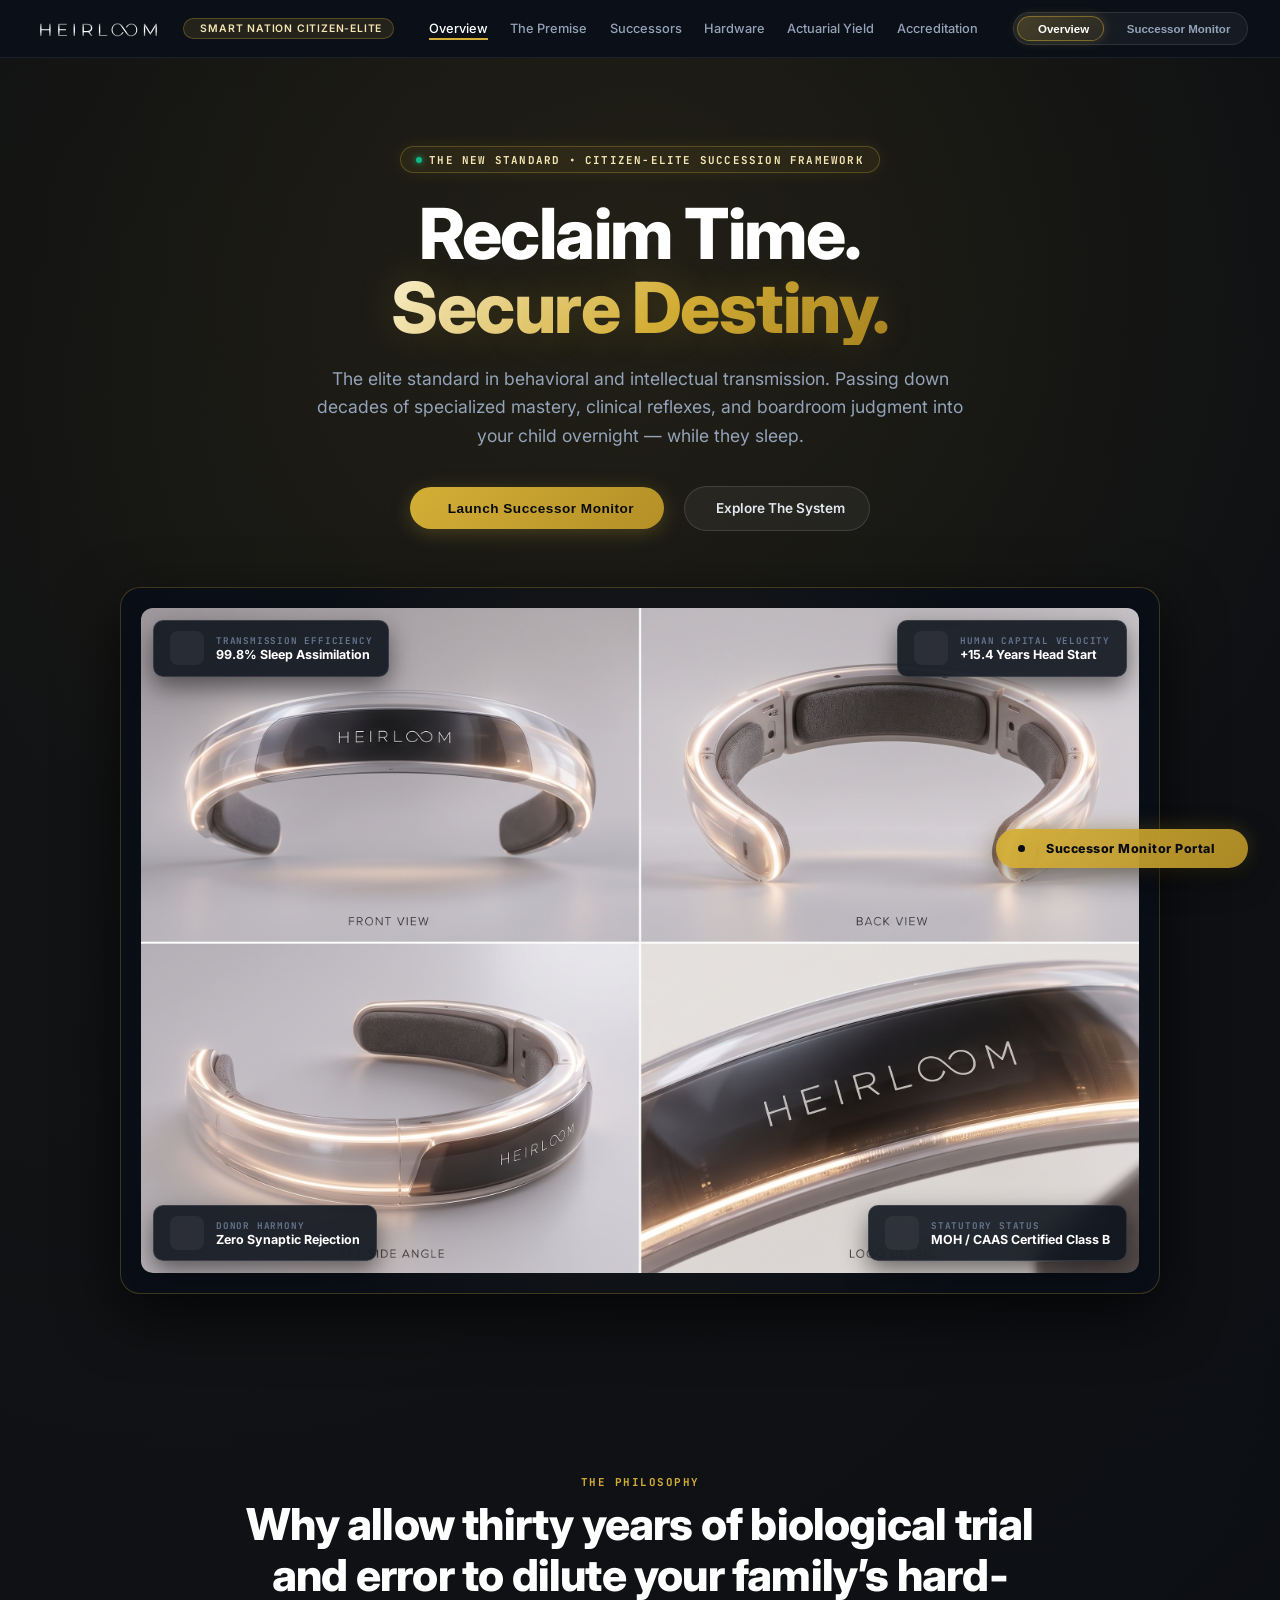
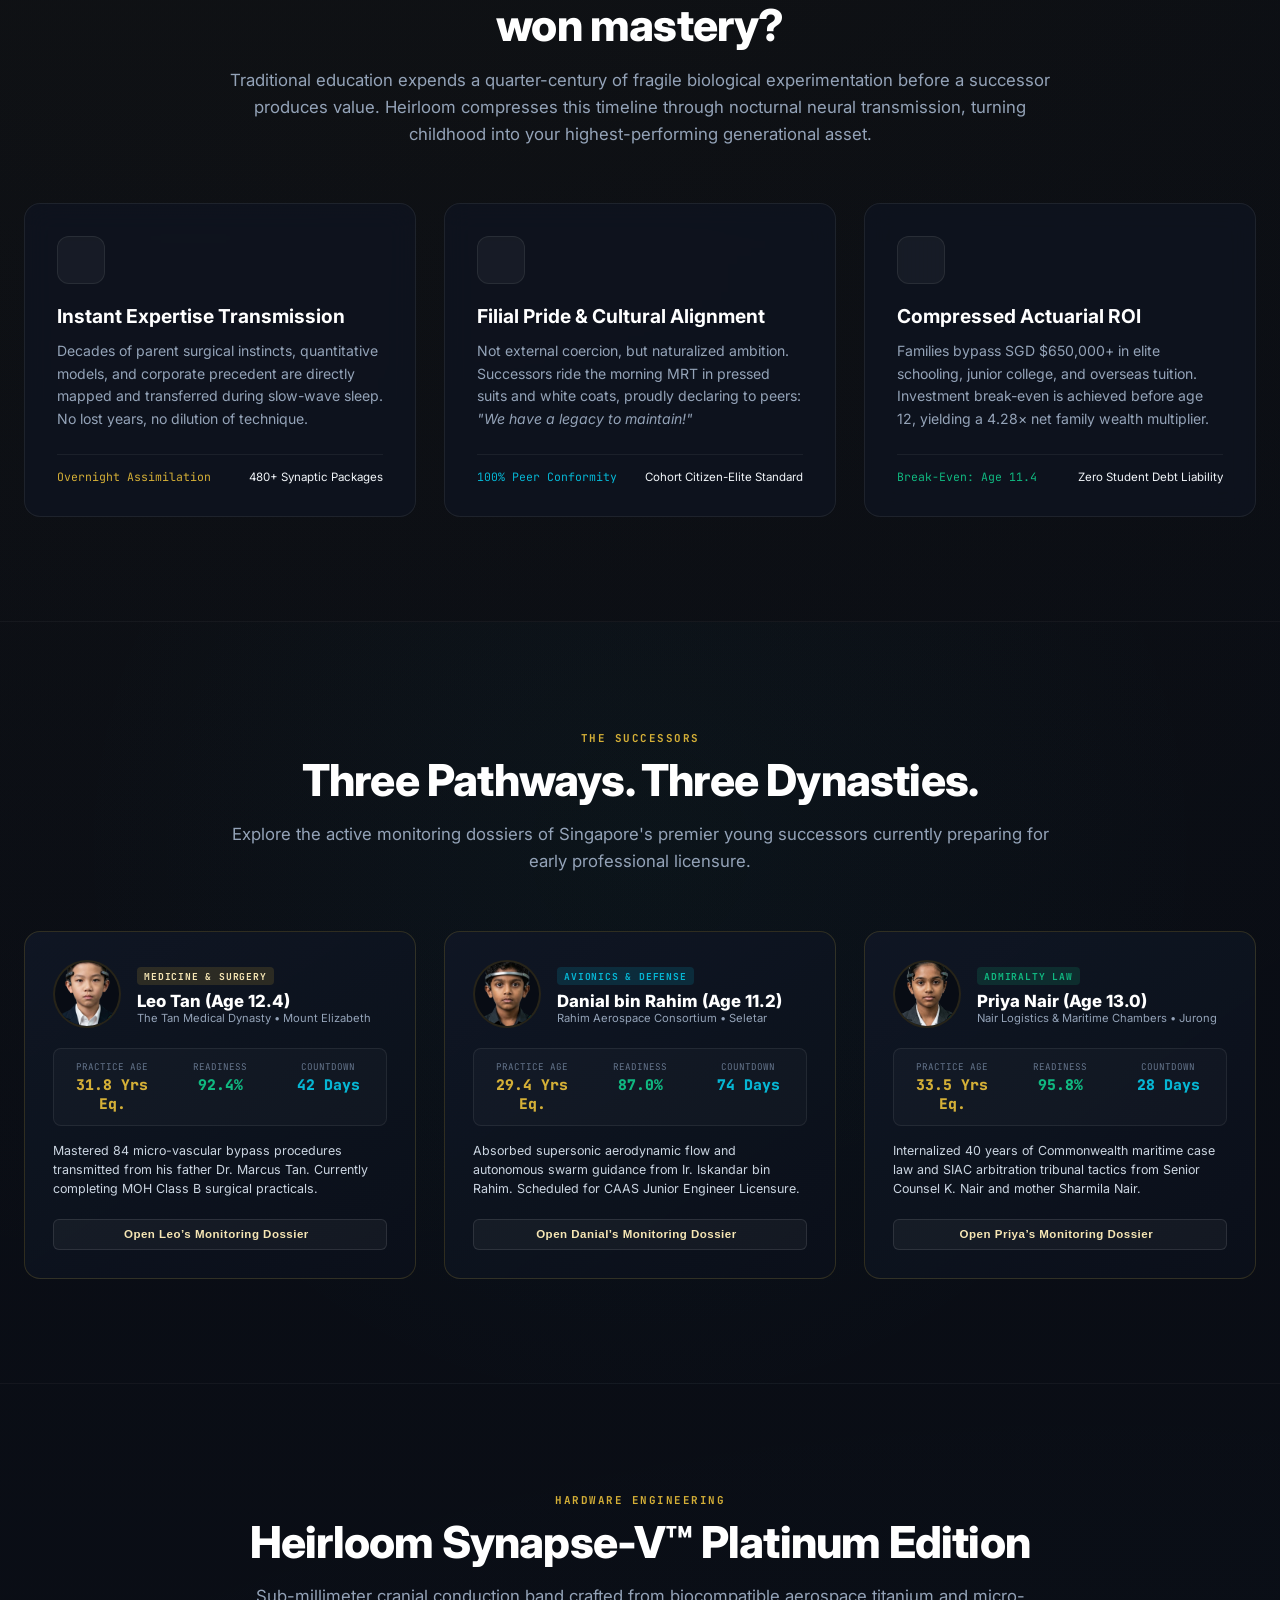
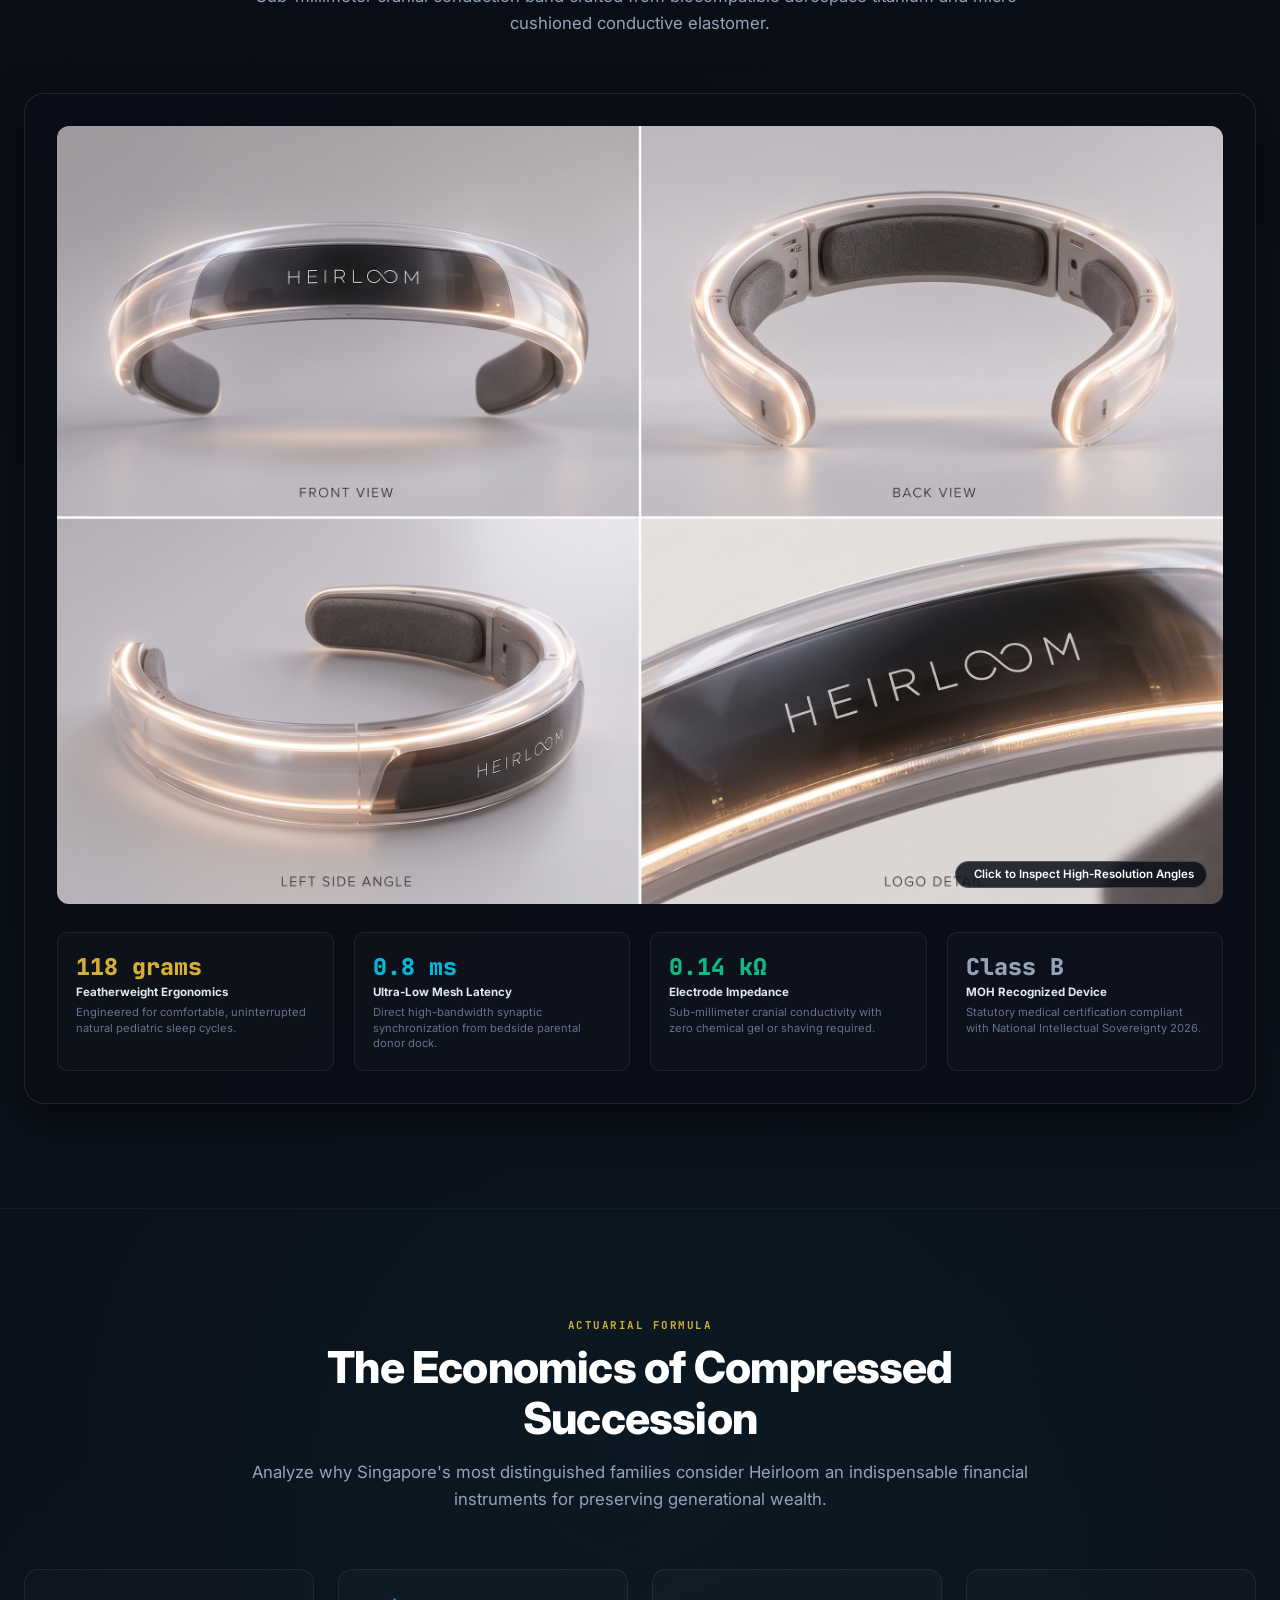
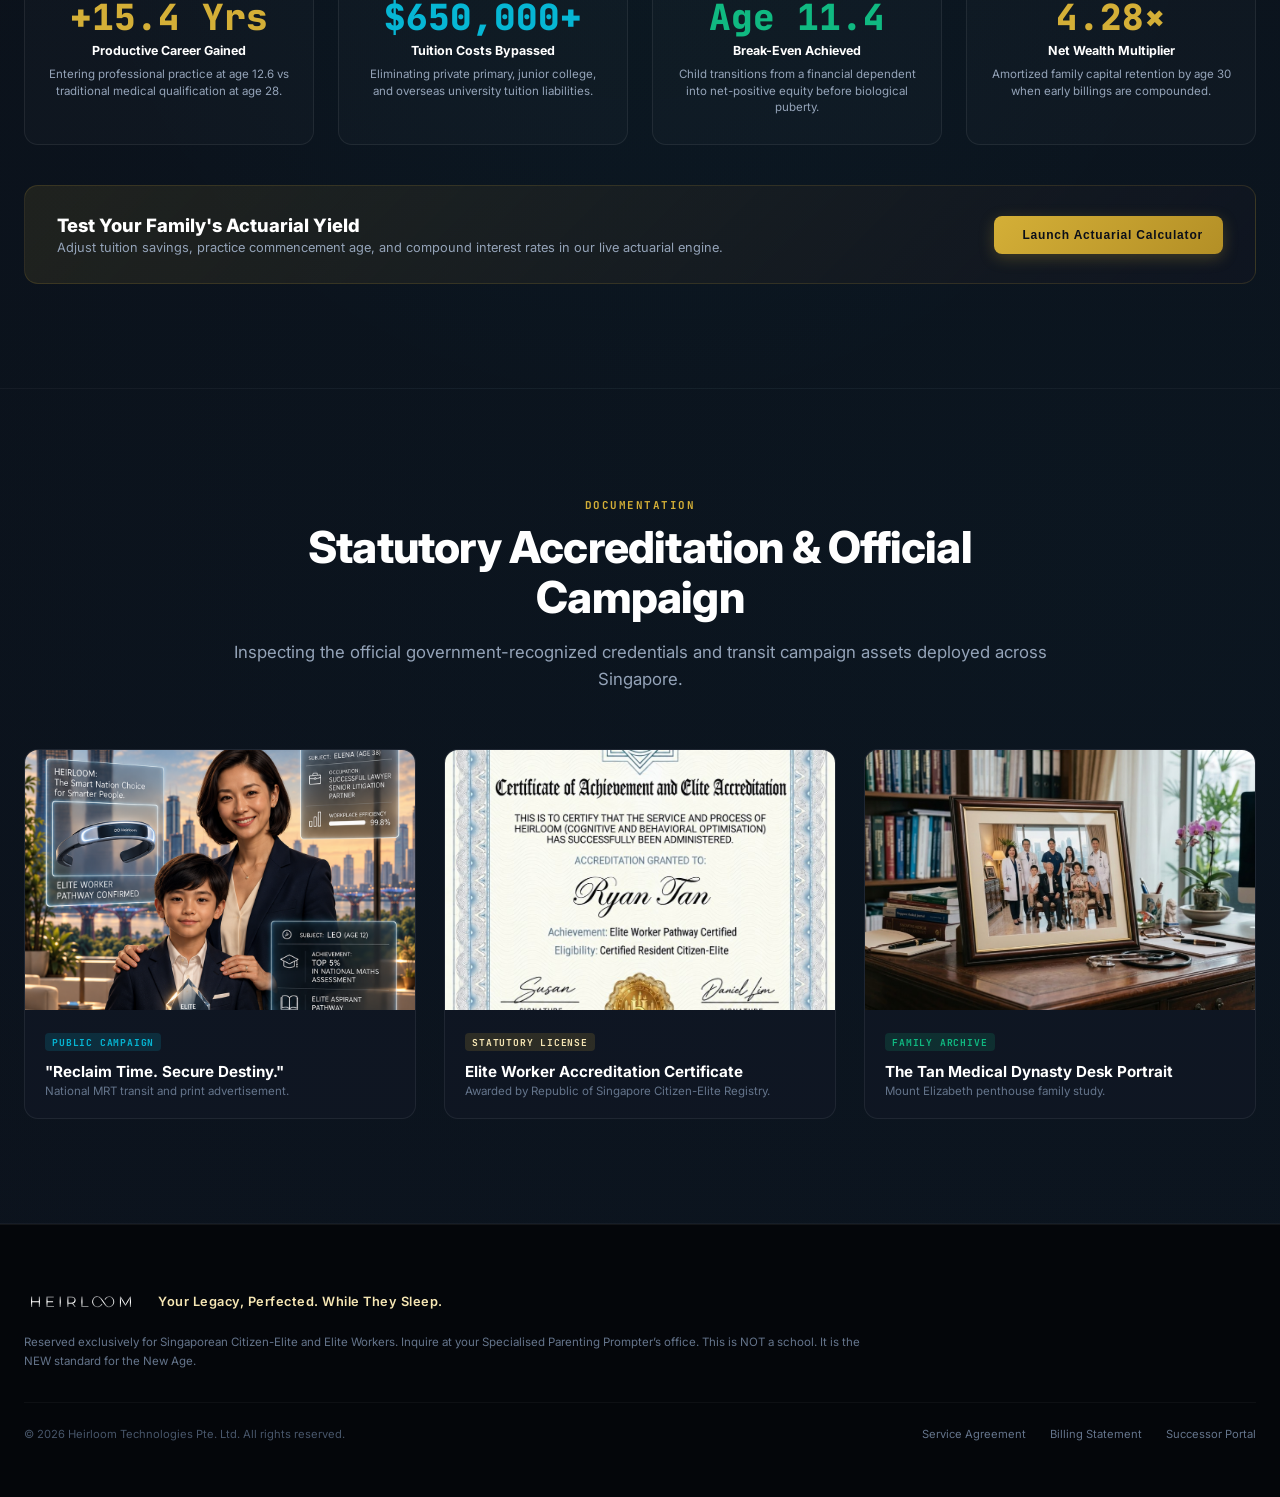
==== commit 3d6abcec: "w" ====
--- a/index.html
+++ b/index.html
@@ -3,700 +3,1043 @@
 <head>
   <meta charset="UTF-8">
   <meta name="viewport" content="width=device-width, initial-scale=1.0">
-  <title>HEIRLOOM™ Concierge — Generational Legacy & Successor Monitoring System</title>
+  <title>HEIRLOOM™ — Generational Intellectual Preservation & Successor System</title>
   <!-- Google Fonts -->
   <link rel="preconnect" href="https://fonts.googleapis.com">
   <link rel="preconnect" href="https://fonts.gstatic.com" crossorigin>
-  <link href="https://fonts.googleapis.com/css2?family=Cinzel:wght@500;700;800&family=Inter:wght@300;400;500;600;700&family=JetBrains+Mono:wght@400;500;600&display=swap" rel="stylesheet">
+  <link href="https://fonts.googleapis.com/css2?family=Cinzel:wght@500;700;800&family=Inter:wght@300;400;500;600;700;800&family=JetBrains+Mono:wght@400;500;600&display=swap" rel="stylesheet">
   <!-- Chart.js CDN -->
   <script src="https://cdn.jsdelivr.net/npm/chart.js"></script>
   <!-- Lucide Icons CDN -->
   <script src="https://unpkg.com/lucide@latest"></script>
+  <!-- GSAP & ScrollTrigger CDN -->
+  <script src="https://cdnjs.cloudflare.com/ajax/libs/gsap/3.12.5/gsap.min.js"></script>
+  <script src="https://cdnjs.cloudflare.com/ajax/libs/gsap/3.12.5/ScrollTrigger.min.js"></script>
+  <!-- Lenis Smooth Scroll CDN -->
+  <script src="https://unpkg.com/lenis@1.1.18/dist/lenis.min.js"></script>
   <link rel="stylesheet" href="styles.css">
 </head>
 <body class="bg-obsidian text-slate-100 font-sans antialiased min-h-screen">
-  <!-- Audio Toggle & Ambient Tone Player -->
-  <audio id="ambientHum" loop></audio>
-
-  <!-- TOP HEADER / BRAND BAR -->
+
+  <!-- =========================================================================
+       GLOBAL NAVIGATION BAR (APPLE MINIMALIST GLASSMORPHIC)
+       ========================================================================= -->
   <header class="top-nav">
     <div class="nav-container">
+      <!-- Brand Logo Vector -->
       <div class="brand-cluster">
-        <div class="brand-crest">
-          <span class="crest-monogram">H</span>
-          <div class="crest-halo"></div>
-        </div>
-        <div class="brand-meta">
-          <div class="brand-title-row">
-            <h1 class="brand-name">HEIRLOOM<span class="trademark">®</span></h1>
-            <span class="status-pill verified"><i data-lucide="shield-check" class="icon-sm"></i> SMART NATION CITIZEN-ELITE TIER</span>
-          </div>
-          <p class="brand-tagline">Generational Intellectual Preservation & Successor Telemetry Portal</p>
-        </div>
-      </div>
-
-      <!-- Subject Switcher & Quick Controls -->
+        <a href="#hero-overview" class="brand-link" id="navLogoBtn" title="Heirloom Technologies">
+          <img src="assets/heirloom_logo.svg" alt="HEIRLOOM" class="brand-svg-logo">
+        </a>
+        <span class="status-pill verified"><i data-lucide="shield-check" class="icon-sm"></i> SMART NATION CITIZEN-ELITE</span>
+      </div>
+
+      <!-- Overview Quick Anchor Navigation (Shown on Overview Page) -->
+      <nav class="landing-nav-links" id="landingNavLinks">
+        <a href="#hero-overview" class="landing-nav-link active">Overview</a>
+        <a href="#section-premise" class="landing-nav-link">The Premise</a>
+        <a href="#section-pathways" class="landing-nav-link">Successors</a>
+        <a href="#section-hardware" class="landing-nav-link">Hardware</a>
+        <a href="#section-yield" class="landing-nav-link">Actuarial Yield</a>
+        <a href="#section-accreditation" class="landing-nav-link">Accreditation</a>
+      </nav>
+
+      <!-- View Switcher & Successor Selector Controls -->
       <div class="header-controls">
-        <div class="subject-select-wrapper">
-          <label for="childSelector" class="control-label"><i data-lucide="users" class="icon-xs"></i> MONITORED SUCCESSOR:</label>
+        <!-- Dual View Mode Toggle -->
+        <div class="view-mode-pill">
+          <button class="view-toggle-btn active" id="btnViewOverview">
+            <i data-lucide="sparkles" class="icon-xs"></i> Overview
+          </button>
+          <button class="view-toggle-btn" id="btnViewPortal">
+            <i data-lucide="shield-check" class="icon-xs"></i> Successor Monitor
+          </button>
+        </div>
+
+        <!-- Monitored Child Dropdown (Visible in Dashboard Mode) -->
+        <div class="subject-select-wrapper" id="headerSubjectWrapper" style="display: none;">
           <div class="custom-select-box">
             <select id="childSelector" class="subject-dropdown">
-              <option value="leo" selected>Leo Tan (Age 12.4) — MOH Clinical Fellow Track</option>
-              <option value="danial">Danial bin Rahim (Age 11.2) — Aerospace & Avionics Track</option>
-              <option value="priya">Priya Nair (Age 13.0) — Maritime Infrastructure & Law Track</option>
+              <option value="leo" selected>Leo Tan (Age 12.4) — MOH Clinical Fellow</option>
+              <option value="danial">Danial bin Rahim (Age 11.2) — Avionics & Defense</option>
+              <option value="priya">Priya Nair (Age 13.0) — Maritime Infrastructure</option>
             </select>
             <i data-lucide="chevron-down" class="dropdown-chevron"></i>
           </div>
         </div>
-
-        <div class="header-stats-block">
-          <div class="stat-pill">
-            <span class="stat-label">HEADSET DOCK</span>
-            <span class="stat-value active"><span class="pulse-dot green"></span> SYNC READY</span>
-          </div>
-          <div class="stat-pill">
-            <span class="stat-label">TIME TO PRACTICE</span>
-            <span class="stat-value gold" id="headerTimeToPractice">42 DAYS</span>
-          </div>
-          <button id="soundToggleBtn" class="utility-btn" title="Toggle Clinical Ambience & Sound Effects">
-            <i data-lucide="volume-2" id="soundIcon" class="icon-sm"></i>
-          </button>
-        </div>
       </div>
     </div>
   </header>
 
-  <!-- SUBHEADER / CITIZEN BANNER -->
-  <div class="prestige-banner">
-    <div class="banner-inner">
-      <div class="banner-left">
-        <i data-lucide="award" class="icon-banner text-gold"></i>
-        <span><strong>ELITE WORKER ACCREDITATION FRAMEWORK:</strong> Successor progress monitored in accordance with National Intellectual Sovereignty Directive 2026.</span>
-      </div>
-      <div class="banner-right">
-        <span class="badge-gold">COGNITIVE RANK: 1 / 15,000+</span>
-        <span class="live-clock" id="liveClock">21:30:14 SGT</span>
-      </div>
+
+  <!-- =========================================================================
+       VIEW 1: EXECUTIVE FRONT / OVERVIEW PAGE (APPLE "HIGH-CLASS TECH" STYLE)
+       ========================================================================= -->
+  <div id="view-landing" class="landing-page-view">
+    
+    <!-- HERO SECTION -->
+    <section id="hero-overview" class="apple-hero-section">
+      <div class="apple-hero-container">
+        <div class="apple-eyebrow gsap-hero">
+          <span class="pulse-dot green"></span> THE NEW STANDARD • CITIZEN-ELITE SUCCESSION FRAMEWORK
+        </div>
+        
+        <h1 class="apple-hero-headline gsap-hero">
+          Reclaim Time.<br>
+          <span class="hero-gold-glow">Secure Destiny.</span>
+        </h1>
+        
+        <p class="apple-hero-sub gsap-hero">
+          The elite standard in behavioral and intellectual transmission. Passing down decades of specialized mastery, clinical reflexes, and boardroom judgment into your child overnight — while they sleep.
+        </p>
+
+        <div class="apple-hero-actions gsap-hero">
+          <button class="apple-btn-primary" onclick="switchView('dashboard')">
+            <i data-lucide="shield-check" class="icon-sm"></i> Launch Successor Monitor
+          </button>
+          <a href="#section-premise" class="apple-btn-secondary">
+            <i data-lucide="arrow-down" class="icon-sm"></i> Explore The System
+          </a>
+        </div>
+
+        <!-- HERO SHOWCASE (AURA-2 HEADSET INDUSTRIAL DESIGN) -->
+        <div class="apple-hero-media-wrapper gsap-hero">
+          <div class="apple-hero-media">
+            <img src="assets/aura2_full.jpg" alt="Heirloom Synapse-V Studio Showcase" class="hero-render-img">
+            
+            <!-- Floating Apple-Style Spec Callout Badges -->
+            <div class="floating-spec-card top-left">
+              <div class="spec-icon-box"><i data-lucide="cpu" class="icon-sm text-cyan"></i></div>
+              <div class="spec-text">
+                <span class="spec-label">TRANSMISSION EFFICIENCY</span>
+                <span class="spec-value text-emerald">99.8% Sleep Assimilation</span>
+              </div>
+            </div>
+
+            <div class="floating-spec-card top-right">
+              <div class="spec-icon-box"><i data-lucide="clock" class="icon-sm text-gold"></i></div>
+              <div class="spec-text">
+                <span class="spec-label">HUMAN CAPITAL VELOCITY</span>
+                <span class="spec-value text-gold">+15.4 Years Head Start</span>
+              </div>
+            </div>
+
+            <div class="floating-spec-card bottom-left">
+              <div class="spec-icon-box"><i data-lucide="shield" class="icon-sm text-emerald"></i></div>
+              <div class="spec-text">
+                <span class="spec-label">DONOR HARMONY</span>
+                <span class="spec-value">Zero Synaptic Rejection</span>
+              </div>
+            </div>
+
+            <div class="floating-spec-card bottom-right">
+              <div class="spec-icon-box"><i data-lucide="award" class="icon-sm text-cyan"></i></div>
+              <div class="spec-text">
+                <span class="spec-label">STATUTORY STATUS</span>
+                <span class="spec-value">MOH / CAAS Certified Class B</span>
+              </div>
+            </div>
+          </div>
+        </div>
+      </div>
+    </section>
+
+    <!-- SECTION 2: THE PREMISE (STRAIGHTFORWARD EXPOSITION) -->
+    <section id="section-premise" class="apple-section">
+      <div class="apple-content-container">
+        <div class="section-center-header gsap-reveal">
+          <span class="section-tag-gold">THE PHILOSOPHY</span>
+          <h2 class="apple-section-headline">Why allow thirty years of biological trial and error to dilute your family’s hard-won mastery?</h2>
+          <p class="apple-section-sub">
+            Traditional education expends a quarter-century of fragile biological experimentation before a successor produces value. Heirloom compresses this timeline through nocturnal neural transmission, turning childhood into your highest-performing generational asset.
+          </p>
+        </div>
+
+        <div class="apple-card-grid-3">
+          <!-- Card 1 -->
+          <div class="apple-card gsap-reveal">
+            <div class="card-icon-bubble">
+              <i data-lucide="zap" class="icon-md text-gold"></i>
+            </div>
+            <h3 class="card-headline">Instant Expertise Transmission</h3>
+            <p class="card-body-text">
+              Decades of parent surgical instincts, quantitative models, and corporate precedent are directly mapped and transferred during slow-wave sleep. No lost years, no dilution of technique.
+            </p>
+            <div class="card-footer-metric">
+              <span class="text-gold font-mono font-bold">Overnight Assimilation</span>
+              <span class="text-dim">480+ Synaptic Packages</span>
+            </div>
+          </div>
+
+          <!-- Card 2 -->
+          <div class="apple-card gsap-reveal">
+            <div class="card-icon-bubble">
+              <i data-lucide="heart-handshake" class="icon-md text-cyan"></i>
+            </div>
+            <h3 class="card-headline">Filial Pride & Cultural Alignment</h3>
+            <p class="card-body-text">
+              Not external coercion, but naturalized ambition. Successors ride the morning MRT in pressed suits and white coats, proudly declaring to peers: <em>"We have a legacy to maintain!"</em>
+            </p>
+            <div class="card-footer-metric">
+              <span class="text-cyan font-mono font-bold">100% Peer Conformity</span>
+              <span class="text-dim">Cohort Citizen-Elite Standard</span>
+            </div>
+          </div>
+
+          <!-- Card 3 -->
+          <div class="apple-card gsap-reveal">
+            <div class="card-icon-bubble">
+              <i data-lucide="trending-up" class="icon-md text-emerald"></i>
+            </div>
+            <h3 class="card-headline">Compressed Actuarial ROI</h3>
+            <p class="card-body-text">
+              Families bypass SGD $650,000+ in elite schooling, junior college, and overseas tuition. Investment break-even is achieved before age 12, yielding a 4.28× net family wealth multiplier.
+            </p>
+            <div class="card-footer-metric">
+              <span class="text-emerald font-mono font-bold">Break-Even: Age 11.4</span>
+              <span class="text-dim">Zero Student Debt Liability</span>
+            </div>
+          </div>
+        </div>
+      </div>
+    </section>
+
+    <!-- SECTION 3: THE THREE SUCCESSION PATHWAYS (STRAIGHTFORWARD PROFILES) -->
+    <section id="section-pathways" class="apple-section bg-subtle-glow">
+      <div class="apple-content-container">
+        <div class="section-center-header gsap-reveal">
+          <span class="section-tag-gold">THE SUCCESSORS</span>
+          <h2 class="apple-section-headline">Three Pathways. Three Dynasties.</h2>
+          <p class="apple-section-sub">
+            Explore the active monitoring dossiers of Singapore's premier young successors currently preparing for early professional licensure.
+          </p>
+        </div>
+
+        <div class="pathways-showcase-grid">
+          <!-- Pathway 1: Leo Tan -->
+          <div class="pathway-card gsap-reveal" onclick="jumpToChildProfile('leo')">
+            <div class="pathway-card-top">
+              <div class="pathway-avatar-box">
+                <img src="assets/child_a_leo.png" alt="Leo Tan" class="pathway-avatar-img">
+                <span class="pathway-status-dot"></span>
+              </div>
+              <div class="pathway-headline-info">
+                <span class="badge-mini gold">MEDICINE & SURGERY</span>
+                <h4 class="pathway-name">Leo Tan (Age 12.4)</h4>
+                <p class="pathway-dynasty">The Tan Medical Dynasty • Mount Elizabeth</p>
+              </div>
+            </div>
+
+            <div class="pathway-stats-row">
+              <div class="p-stat">
+                <span class="p-lbl">PRACTICE AGE</span>
+                <span class="p-val text-gold">31.8 Yrs Eq.</span>
+              </div>
+              <div class="p-stat">
+                <span class="p-lbl">READINESS</span>
+                <span class="p-val text-emerald">92.4%</span>
+              </div>
+              <div class="p-stat">
+                <span class="p-lbl">COUNTDOWN</span>
+                <span class="p-val text-cyan">42 Days</span>
+              </div>
+            </div>
+
+            <p class="pathway-desc">
+              Mastered 84 micro-vascular bypass procedures transmitted from his father Dr. Marcus Tan. Currently completing MOH Class B surgical practicals.
+            </p>
+
+            <button class="pathway-open-btn">
+              <span>Open Leo’s Monitoring Dossier</span>
+              <i data-lucide="arrow-right" class="icon-xs"></i>
+            </button>
+          </div>
+
+          <!-- Pathway 2: Danial bin Rahim -->
+          <div class="pathway-card gsap-reveal" onclick="jumpToChildProfile('danial')">
+            <div class="pathway-card-top">
+              <div class="pathway-avatar-box">
+                <img src="assets/child_b_danial.png" alt="Danial bin Rahim" class="pathway-avatar-img">
+                <span class="pathway-status-dot"></span>
+              </div>
+              <div class="pathway-headline-info">
+                <span class="badge-mini cyan">AVIONICS & DEFENSE</span>
+                <h4 class="pathway-name">Danial bin Rahim (Age 11.2)</h4>
+                <p class="pathway-dynasty">Rahim Aerospace Consortium • Seletar</p>
+              </div>
+            </div>
+
+            <div class="pathway-stats-row">
+              <div class="p-stat">
+                <span class="p-lbl">PRACTICE AGE</span>
+                <span class="p-val text-gold">29.4 Yrs Eq.</span>
+              </div>
+              <div class="p-stat">
+                <span class="p-lbl">READINESS</span>
+                <span class="p-val text-emerald">87.0%</span>
+              </div>
+              <div class="p-stat">
+                <span class="p-lbl">COUNTDOWN</span>
+                <span class="p-val text-cyan">74 Days</span>
+              </div>
+            </div>
+
+            <p class="pathway-desc">
+              Absorbed supersonic aerodynamic flow and autonomous swarm guidance from Ir. Iskandar bin Rahim. Scheduled for CAAS Junior Engineer Licensure.
+            </p>
+
+            <button class="pathway-open-btn">
+              <span>Open Danial’s Monitoring Dossier</span>
+              <i data-lucide="arrow-right" class="icon-xs"></i>
+            </button>
+          </div>
+
+          <!-- Pathway 3: Priya Nair -->
+          <div class="pathway-card gsap-reveal" onclick="jumpToChildProfile('priya')">
+            <div class="pathway-card-top">
+              <div class="pathway-avatar-box">
+                <img src="assets/child_c_priya.png" alt="Priya Nair" class="pathway-avatar-img">
+                <span class="pathway-status-dot"></span>
+              </div>
+              <div class="pathway-headline-info">
+                <span class="badge-mini emerald">ADMIRALTY LAW</span>
+                <h4 class="pathway-name">Priya Nair (Age 13.0)</h4>
+                <p class="pathway-dynasty">Nair Logistics & Maritime Chambers • Jurong</p>
+              </div>
+            </div>
+
+            <div class="pathway-stats-row">
+              <div class="p-stat">
+                <span class="p-lbl">PRACTICE AGE</span>
+                <span class="p-val text-gold">33.5 Yrs Eq.</span>
+              </div>
+              <div class="p-stat">
+                <span class="p-lbl">READINESS</span>
+                <span class="p-val text-emerald">95.8%</span>
+              </div>
+              <div class="p-stat">
+                <span class="p-lbl">COUNTDOWN</span>
+                <span class="p-val text-cyan">28 Days</span>
+              </div>
+            </div>
+
+            <p class="pathway-desc">
+              Internalized 40 years of Commonwealth maritime case law and SIAC arbitration tribunal tactics from Senior Counsel K. Nair and mother Sharmila Nair.
+            </p>
+
+            <button class="pathway-open-btn">
+              <span>Open Priya’s Monitoring Dossier</span>
+              <i data-lucide="arrow-right" class="icon-xs"></i>
+            </button>
+          </div>
+        </div>
+      </div>
+    </section>
+
+    <!-- SECTION 4: HARDWARE & PRECISION DESIGN -->
+    <section id="section-hardware" class="apple-section">
+      <div class="apple-content-container">
+        <div class="section-center-header gsap-reveal">
+          <span class="section-tag-gold">HARDWARE ENGINEERING</span>
+          <h2 class="apple-section-headline">Heirloom Synapse-V™ Platinum Edition</h2>
+          <p class="apple-section-sub">
+            Sub-millimeter cranial conduction band crafted from biocompatible aerospace titanium and micro-cushioned conductive elastomer.
+          </p>
+        </div>
+
+        <div class="hardware-presentation-box gsap-reveal">
+          <div class="hardware-visual-hero" onclick="openLightbox('assets/aura2_full.jpg', 'Heirloom Synapse-V™ Studio Angles', 'Comprehensive four-angle industrial design study showing Front View, Back View, Left Side Angle, and Laser-Etched Logo Detail.')">
+            <img src="assets/aura2_full.jpg" alt="Heirloom Synapse-V 4 Angles" class="hardware-img">
+            <div class="hardware-overlay-hint">
+              <i data-lucide="maximize-2"></i> Click to Inspect High-Resolution Angles
+            </div>
+          </div>
+
+          <div class="hardware-specs-grid">
+            <div class="spec-tile">
+              <span class="spec-kpi text-gold">118 grams</span>
+              <span class="spec-kpi-sub">Featherweight Ergonomics</span>
+              <p class="spec-kpi-desc">Engineered for comfortable, uninterrupted natural pediatric sleep cycles.</p>
+            </div>
+            <div class="spec-tile">
+              <span class="spec-kpi text-cyan">0.8 ms</span>
+              <span class="spec-kpi-sub">Ultra-Low Mesh Latency</span>
+              <p class="spec-kpi-desc">Direct high-bandwidth synaptic synchronization from bedside parental donor dock.</p>
+            </div>
+            <div class="spec-tile">
+              <span class="spec-kpi text-emerald">0.14 kΩ</span>
+              <span class="spec-kpi-sub">Electrode Impedance</span>
+              <p class="spec-kpi-desc">Sub-millimeter cranial conductivity with zero chemical gel or shaving required.</p>
+            </div>
+            <div class="spec-tile">
+              <span class="spec-kpi text-slate">Class B</span>
+              <span class="spec-kpi-sub">MOH Recognized Device</span>
+              <p class="spec-kpi-desc">Statutory medical certification compliant with National Intellectual Sovereignty 2026.</p>
+            </div>
+          </div>
+        </div>
+      </div>
+    </section>
+
+    <!-- SECTION 5: ACTUARIAL YIELD HIGHLIGHTS -->
+    <section id="section-yield" class="apple-section bg-subtle-glow">
+      <div class="apple-content-container">
+        <div class="section-center-header gsap-reveal">
+          <span class="section-tag-gold">ACTUARIAL FORMULA</span>
+          <h2 class="apple-section-headline">The Economics of Compressed Succession</h2>
+          <p class="apple-section-sub">
+            Analyze why Singapore's most distinguished families consider Heirloom an indispensable financial instruments for preserving generational wealth.
+          </p>
+        </div>
+
+        <div class="yield-pillars-row gsap-reveal">
+          <div class="yield-pillar-card">
+            <span class="yield-pillar-num text-gold">+15.4 Yrs</span>
+            <span class="yield-pillar-label">Productive Career Gained</span>
+            <p class="yield-pillar-text">Entering professional practice at age 12.6 vs traditional medical qualification at age 28.</p>
+          </div>
+
+          <div class="yield-pillar-card">
+            <span class="yield-pillar-num text-cyan">$650,000+</span>
+            <span class="yield-pillar-label">Tuition Costs Bypassed</span>
+            <p class="yield-pillar-text">Eliminating private primary, junior college, and overseas university tuition liabilities.</p>
+          </div>
+
+          <div class="yield-pillar-card">
+            <span class="yield-pillar-num text-emerald">Age 11.4</span>
+            <span class="yield-pillar-label">Break-Even Achieved</span>
+            <p class="yield-pillar-text">Child transitions from a financial dependent into net-positive equity before biological puberty.</p>
+          </div>
+
+          <div class="yield-pillar-card">
+            <span class="yield-pillar-num text-gold">4.28×</span>
+            <span class="yield-pillar-label">Net Wealth Multiplier</span>
+            <p class="yield-pillar-text">Amortized family capital retention by age 30 when early billings are compounded.</p>
+          </div>
+        </div>
+
+        <div class="yield-cta-strip gsap-reveal">
+          <div>
+            <h4 class="yield-cta-title">Test Your Family's Actuarial Yield</h4>
+            <p class="yield-cta-desc">Adjust tuition savings, practice commencement age, and compound interest rates in our live actuarial engine.</p>
+          </div>
+          <button class="gold-cta-btn" onclick="switchView('dashboard', 'roi-calculator')">
+            <i data-lucide="calculator" class="icon-sm"></i> Launch Actuarial Calculator
+          </button>
+        </div>
+      </div>
+    </section>
+
+    <!-- SECTION 6: STATUTORY ACCREDITATION & CAMPAIGN GALLERY -->
+    <section id="section-accreditation" class="apple-section">
+      <div class="apple-content-container">
+        <div class="section-center-header gsap-reveal">
+          <span class="section-tag-gold">DOCUMENTATION</span>
+          <h2 class="apple-section-headline">Statutory Accreditation & Official Campaign</h2>
+          <p class="apple-section-sub">
+            Inspecting the official government-recognized credentials and transit campaign assets deployed across Singapore.
+          </p>
+        </div>
+
+        <div class="apple-media-gallery gsap-reveal">
+          <!-- Item 1: Campaign Poster -->
+          <div class="gallery-item-card" onclick="openLightbox('assets/heirloom_campaign_new.png', 'National Campaign Poster: Reclaim Time. Secure Destiny.', 'Featuring Subject Elena (Age 38, Senior Litigation Partner) and Subject Leo (Age 12, Elite Aspirant Pathway).')">
+            <div class="gallery-thumb-box">
+              <img src="assets/heirloom_campaign_new.png" alt="National Campaign Poster" class="gallery-img">
+              <div class="gallery-hover-tag"><i data-lucide="maximize-2"></i> Inspect Poster</div>
+            </div>
+            <div class="gallery-caption">
+              <span class="badge-mini cyan">PUBLIC CAMPAIGN</span>
+              <h5 class="gallery-title">"Reclaim Time. Secure Destiny."</h5>
+              <p class="gallery-sub">National MRT transit and print advertisement.</p>
+            </div>
+          </div>
+
+          <!-- Item 2: Certificate -->
+          <div class="gallery-item-card" onclick="openLightbox('assets/heirloom_certificate.jpg', 'Official Certificate of Achievement and Elite Accreditation', 'Official statutory credential verifying successful completion of cognitive and behavioral optimisation.')">
+            <div class="gallery-thumb-box">
+              <img src="assets/heirloom_certificate.jpg" alt="Official Certificate of Achievement" class="gallery-img">
+              <div class="gallery-hover-tag"><i data-lucide="maximize-2"></i> Inspect Certificate</div>
+            </div>
+            <div class="gallery-caption">
+              <span class="badge-mini gold">STATUTORY LICENSE</span>
+              <h5 class="gallery-title">Elite Worker Accreditation Certificate</h5>
+              <p class="gallery-sub">Awarded by Republic of Singapore Citizen-Elite Registry.</p>
+            </div>
+          </div>
+
+          <!-- Item 3: Ancestral Photo -->
+          <div class="gallery-item-card" onclick="openLightbox('assets/family_portrait.jpg', 'The Tan Medical Dynasty — Ancestral Portrait', 'Three generations of medical surgical leaders in Singapore displayed on the mahogany study desk.')">
+            <div class="gallery-thumb-box">
+              <img src="assets/family_portrait.jpg" alt="Ancestral Desk Portrait" class="gallery-img">
+              <div class="gallery-hover-tag"><i data-lucide="maximize-2"></i> Inspect Desk Photo</div>
+            </div>
+            <div class="gallery-caption">
+              <span class="badge-mini emerald">FAMILY ARCHIVE</span>
+              <h5 class="gallery-title">The Tan Medical Dynasty Desk Portrait</h5>
+              <p class="gallery-sub">Mount Elizabeth penthouse family study.</p>
+            </div>
+          </div>
+        </div>
+      </div>
+    </section>
+
+    <!-- APPLE-STYLE FOOTER -->
+    <footer class="apple-footer">
+      <div class="apple-footer-inner">
+        <div class="footer-brand-row">
+          <img src="assets/heirloom_logo.svg" alt="HEIRLOOM" class="footer-logo">
+          <span class="footer-creed">Your Legacy, Perfected. While They Sleep.</span>
+        </div>
+        <p class="footer-disclaimer">
+          Reserved exclusively for Singaporean Citizen-Elite and Elite Workers. Inquire at your Specialised Parenting Prompter’s office. This is NOT a school. It is the NEW standard for the New Age.
+        </p>
+        <div class="footer-bottom-row">
+          <span>© 2026 Heirloom Technologies Pte. Ltd. All rights reserved.</span>
+          <div class="footer-links">
+            <a href="javascript:void(0)" onclick="openLightbox('assets/service_agreement_contract.png', 'Heirloom Service Agreement', 'Official Concierge Terms and Parental Prompter Undertakings.')">Service Agreement</a>
+            <a href="javascript:void(0)" onclick="openLightbox('assets/digital_receipt_heirloom.png', 'Heirloom Ingestion Receipt', 'Verified Billing Statement for Hardware and Transmission Licenses.')">Billing Statement</a>
+            <a href="javascript:void(0)" onclick="switchView('dashboard')">Successor Portal</a>
+          </div>
+        </div>
+      </div>
+    </footer>
+
+    <!-- Floating Action Pill (Bottom Right) -->
+    <div class="floating-portal-pill" onclick="switchView('dashboard')">
+      <div class="portal-pill-pulse"></div>
+      <i data-lucide="shield-check" class="icon-sm"></i>
+      <span>Successor Monitor Portal</span>
+      <i data-lucide="arrow-right" class="icon-xs"></i>
     </div>
-  </div>
-
-  <!-- MAIN APP CONTAINER -->
-  <main class="app-layout">
-    <!-- SIDEBAR NAVIGATION -->
-    <aside class="app-sidebar">
-      <nav class="sidebar-nav">
-        <button class="nav-item active" data-tab="overview">
-          <i data-lucide="user-check"></i>
-          <div class="nav-text">
-            <span class="nav-title">Successor Dossier</span>
-            <span class="nav-sub">Dynasty & Core Strengths</span>
-          </div>
-        </button>
-
-        <button class="nav-item" data-tab="roi-calculator">
-          <i data-lucide="trending-up"></i>
-          <div class="nav-text">
-            <span class="nav-title">Generational ROI Yield</span>
-            <span class="nav-sub">Break-Even & Wealth Capital</span>
-          </div>
-        </button>
-
-        <button class="nav-item" data-tab="certifications">
-          <i data-lucide="scroll"></i>
-          <div class="nav-text">
-            <span class="nav-title">Work Certification Track</span>
-            <span class="nav-sub">MOH / Professional Licenses</span>
-          </div>
-        </button>
-
-        <button class="nav-item" data-tab="telemetry">
-          <i data-lucide="activity"></i>
-          <div class="nav-text">
-            <span class="nav-title">Nocturnal Ingestion</span>
-            <span class="nav-sub">Synaptic Download Telemetry</span>
-          </div>
-        </button>
-
-        <button class="nav-item" data-tab="collateral">
-          <i data-lucide="newspaper"></i>
-          <div class="nav-text">
-            <span class="nav-title">Heritage & Campaign Archives</span>
-            <span class="nav-sub">Portraits & Storyboards</span>
-          </div>
-        </button>
-      </nav>
-
-      <!-- HEADSET QUICK STATUS CARD -->
-      <div class="headset-dock-card">
-        <div class="dock-header">
-          <div class="dock-icon-ring">
-            <i data-lucide="headphones" class="icon-gold"></i>
-          </div>
-          <div class="dock-meta">
-            <h4 class="dock-title">Heirloom Synapse-V™</h4>
-            <span class="dock-sn">PLATINUM PEDIGREE ED.</span>
-          </div>
-        </div>
-        <div class="dock-details">
-          <div class="dock-metric">
-            <span>Battery:</span>
-            <span class="font-mono text-emerald">100% (Docked)</span>
-          </div>
-          <div class="dock-metric">
-            <span>Tonight's Queue:</span>
-            <span class="font-mono text-cyan" id="dockQueue">Micro-Vascular IV</span>
-          </div>
-          <div class="dock-metric">
-            <span>Sleep Ingestion Window:</span>
-            <span class="font-mono">22:00 — 06:00 SGT</span>
-          </div>
-        </div>
-        <button id="quickSimulateBtn" class="dock-action-btn">
-          <i data-lucide="play" class="icon-xs"></i> SIMULATE INGESTION RUN
-        </button>
-      </div>
-
-      <!-- FOOTER QUOTE (Directly reflecting the culture & mindset) -->
-      <div class="sidebar-quote-box">
-        <p class="quote-text">"Why allow thirty years of fragile biological trial and error to dilute your family’s hard-won mastery?"</p>
-        <span class="quote-author">— Heirloom Executive Prospectus</span>
-      </div>
-    </aside>
-
-    <!-- CONTENT VIEW AREA -->
-    <div class="content-viewport">
-
-      <!-- ================= TAB 1: SUCCESSOR DOSSIER ================= -->
-      <section id="tab-overview" class="view-panel active">
-        <!-- HERO PROFILE CARD -->
-        <div class="hero-dossier-card">
-          <div class="profile-left">
-            <div class="avatar-frame">
-              <img id="childAvatarImg" src="assets/child_a_leo.png" alt="Successor Avatar" class="avatar-img">
-              <div class="avatar-badge-overlay" id="childBadgeOverlay">
-                <span>HEIRLOOM ELITE PATHWAY</span>
-              </div>
-              <div class="avatar-reticle"></div>
-            </div>
-            <div class="profile-meta-chips">
-              <span class="chip-item"><i data-lucide="fingerprint" class="icon-xs"></i> ID: <strong id="childIdTag">HLM-SG-99420-L</strong></span>
-              <span class="chip-item"><i data-lucide="map-pin" class="icon-xs"></i> District 09 (Orchard Boulevard)</span>
-            </div>
-          </div>
-
-          <div class="profile-right">
-            <div class="profile-header-strip">
+
+  </div> <!-- END VIEW 1: LANDING -->
+
+
+  <!-- =========================================================================
+       VIEW 2: IN-DEPTH SUCCESSOR MONITORING DASHBOARD (TELEMETRY & DOSSIER)
+       ========================================================================= -->
+  <div id="view-dashboard" class="dashboard-page-view" style="display: none;">
+
+    <!-- SUBHEADER / CITIZEN BANNER -->
+    <div class="prestige-banner">
+      <div class="banner-inner">
+        <div class="banner-left">
+          <i data-lucide="award" class="icon-banner text-gold"></i>
+          <span><strong>ELITE WORKER ACCREDITATION FRAMEWORK:</strong> Successor progress monitored in accordance with National Intellectual Sovereignty Directive 2026.</span>
+        </div>
+        <div class="banner-right">
+          <span class="badge-gold" id="bannerCognitiveRank">COGNITIVE RANK: TOP 0.08% (14 / 18,420)</span>
+          <span class="live-clock" id="liveClock">21:30:14 SGT</span>
+        </div>
+      </div>
+    </div>
+
+    <!-- MAIN APP CONTAINER -->
+    <main class="app-layout">
+      <!-- SIDEBAR NAVIGATION -->
+      <aside class="app-sidebar">
+        <nav class="sidebar-nav">
+          <button class="nav-item active" data-tab="overview">
+            <i data-lucide="user-check"></i>
+            <div class="nav-text">
+              <span class="nav-title">Successor Dossier</span>
+              <span class="nav-sub">Dynasty Tree & Core Strengths</span>
+            </div>
+          </button>
+
+          <button class="nav-item" data-tab="roi-calculator">
+            <i data-lucide="trending-up"></i>
+            <div class="nav-text">
+              <span class="nav-title">Generational ROI Yield</span>
+              <span class="nav-sub">Break-Even & Wealth Capital</span>
+            </div>
+          </button>
+
+          <button class="nav-item" data-tab="certifications">
+            <i data-lucide="scroll"></i>
+            <div class="nav-text">
+              <span class="nav-title">Career Pathway & Licensure</span>
+              <span class="nav-sub">Accredited Milestones & Exams</span>
+            </div>
+          </button>
+
+          <button class="nav-item" data-tab="collateral">
+            <i data-lucide="newspaper"></i>
+            <div class="nav-text">
+              <span class="nav-title">Heritage & Campaign Archives</span>
+              <span class="nav-sub">Portraits, Posters & Certificates</span>
+            </div>
+          </button>
+        </nav>
+
+        <!-- HEADSET HARDWARE CARD (GROUNDED IN PROJECT ASSETS) -->
+        <div class="headset-dock-card">
+          <div class="dock-header">
+            <div class="dock-device-thumb">
+              <img src="assets/heirloom_device.jpg" alt="Heirloom Headset Unit" class="device-thumb-img">
+            </div>
+            <div class="dock-meta">
+              <h4 class="dock-title">Heirloom Synapse-V™</h4>
+              <span class="dock-sn">PLATINUM PEDIGREE ED.</span>
+            </div>
+          </div>
+          <div class="dock-details">
+            <div class="dock-metric">
+              <span>Hardware Status:</span>
+              <span class="font-mono text-emerald">Active & Calibrated</span>
+            </div>
+            <div class="dock-metric">
+              <span>Assigned Unit ID:</span>
+              <span class="font-mono text-cyan" id="dockUnitId">HLM-V-99420-SG</span>
+            </div>
+            <div class="dock-metric">
+              <span>Transmission Mode:</span>
+              <span class="font-mono">Direct Passive Sync</span>
+            </div>
+          </div>
+        </div>
+
+        <!-- FOOTER QUOTE (Directly reflecting the culture & mindset) -->
+        <div class="sidebar-quote-box">
+          <p class="quote-text">"Why allow thirty years of fragile biological trial and error to dilute your family’s hard-won mastery?"</p>
+          <span class="quote-author">— Heirloom Executive Prospectus</span>
+        </div>
+      </aside>
+
+      <!-- CONTENT VIEW AREA -->
+      <div class="content-viewport">
+
+        <!-- ================= TAB 1: SUCCESSOR DOSSIER ================= -->
+        <section id="tab-overview" class="view-panel active">
+          <!-- HERO PROFILE CARD -->
+          <div class="hero-dossier-card">
+            <div class="profile-left">
+              <div class="avatar-frame">
+                <img id="childAvatarImg" src="assets/child_a_leo.png" alt="Successor Avatar" class="avatar-img">
+                <div class="avatar-badge-overlay" id="childBadgeOverlay">
+                  <span>HEIRLOOM ELITE PATHWAY</span>
+                </div>
+                <div class="avatar-reticle"></div>
+              </div>
+              <div class="profile-meta-chips">
+                <span class="chip-item"><i data-lucide="fingerprint" class="icon-xs"></i> ID: <strong id="childIdTag">HLM-SG-99420-L</strong></span>
+                <span class="chip-item"><i data-lucide="map-pin" class="icon-xs"></i> District 09 (Orchard Boulevard)</span>
+              </div>
+            </div>
+
+            <div class="profile-right">
+              <div class="profile-header-strip">
+                <div>
+                  <div class="title-row">
+                    <h2 class="child-full-name" id="childName">Leo Tan (陈宇航)</h2>
+                    <span class="tag-elite" id="childPathwayTag">CARDIOTHORACIC SURGICAL PATHWAY</span>
+                  </div>
+                  <p class="child-sub-creed" id="childDynastyLineage">3rd-Generation Successor to The Tan Medical Dynasty (Mount Elizabeth Novena)</p>
+                </div>
+                <div class="compliance-kpi">
+                  <span class="kpi-number" id="childEfficiencyKpi">99.8%</span>
+                  <span class="kpi-label">SLEEP INGESTION EFFICIENCY</span>
+                </div>
+              </div>
+
+              <div class="metrics-grid-four">
+                <div class="kpi-card">
+                  <span class="kpi-label"><i data-lucide="calendar" class="icon-xs"></i> BIOLOGICAL AGE</span>
+                  <span class="kpi-val" id="childBioAge">12.4 Years</span>
+                  <span class="kpi-note">Chronological Stage</span>
+                </div>
+                <div class="kpi-card highlight">
+                  <span class="kpi-label"><i data-lucide="brain" class="icon-xs"></i> EQUIVALENT PRACTICE AGE</span>
+                  <span class="kpi-val text-gold" id="childPracticeAge">31.8 Years</span>
+                  <span class="kpi-note">Reflex & Theory Equivalent</span>
+                </div>
+                <div class="kpi-card">
+                  <span class="kpi-label"><i data-lucide="briefcase" class="icon-xs"></i> PROJECTED CAREER START</span>
+                  <span class="kpi-val text-cyan" id="childProjectedStart">Age 12.6</span>
+                  <span class="kpi-note">Junior Associate Standing</span>
+                </div>
+                <div class="kpi-card">
+                  <span class="kpi-label"><i data-lucide="trophy" class="icon-xs"></i> CAREER PATHWAY READINESS</span>
+                  <span class="kpi-val text-emerald" id="childAccreditationPct">92.4%</span>
+                  <span class="kpi-note">MOH Class B Practice Ready</span>
+                </div>
+              </div>
+
+              <!-- CULTURAL ALIGNMENT & MOTIVATION CALLOUT -->
+              <div class="cultural-mindset-box">
+                <div class="mindset-header">
+                  <div class="mindset-title">
+                    <i data-lucide="heart-handshake" class="icon-sm text-gold"></i>
+                    <span>CULTURAL INTERNALIZATION & FILIAL DEDICATION</span>
+                  </div>
+                  <span class="badge-status-high">OPTIMAL VOCATIONAL ALIGNMENT</span>
+                </div>
+                <p class="mindset-quote" id="childVoiceQuote">
+                  "Leo views surgical diligence as the natural expression of filial gratitude. Frequently reminds peers on the morning commute: 'We have a legacy to maintain!' No external coercion detected; ambition is entirely self-motivated."
+                </p>
+                <div class="mindset-meta-row">
+                  <span><strong>Specialized Parenting Prompter:</strong> ELARA (Advisory Firm: Tan & Partners Family Office)</span>
+                  <span><strong>Peer Group Standing:</strong> Cohort Alpha (100% Retained Legacy)</span>
+                </div>
+              </div>
+            </div>
+          </div>
+
+          <!-- TWO COLUMN ROW: TALENT RADAR & FAMILY DYNASTY ARCHIVE -->
+          <div class="dashboard-grid-2">
+            <!-- Strengths & Talents Matrix -->
+            <div class="panel-card">
+              <div class="panel-header">
+                <div class="panel-title-cluster">
+                  <i data-lucide="sparkles" class="panel-icon text-gold"></i>
+                  <div>
+                    <h3 class="panel-title">Mastery Strengths & Intuition Matrix</h3>
+                    <p class="panel-subtitle">Synthesized from 480+ nocturnal transmissions of senior parental expertise</p>
+                  </div>
+                </div>
+                <span class="badge-subtle">MULTI-AXIS TELEMETRY</span>
+              </div>
+              
+              <div class="chart-container-radar">
+                <canvas id="talentsRadarChart"></canvas>
+              </div>
+
+              <div class="talent-breakdown-list" id="talentBreakdownList">
+                <!-- Rendered via JS -->
+              </div>
+            </div>
+
+            <!-- Family Heritage & Educational Lineage -->
+            <div class="panel-card">
+              <div class="panel-header">
+                <div class="panel-title-cluster">
+                  <i data-lucide="crown" class="panel-icon text-gold"></i>
+                  <div>
+                    <h3 class="panel-title">Family Pedigree & Transmitted Lineage</h3>
+                    <p class="panel-subtitle">Archived knowledge donors & educational lineage</p>
+                  </div>
+                </div>
+                <button class="pill-btn-sm" id="viewAncestralPhotoBtn">
+                  <i data-lucide="image" class="icon-xs"></i> VIEW ANCESTRAL DESK
+                </button>
+              </div>
+
+              <!-- Pedigree Visualizer (23andMe Style Visual Tree) -->
+              <div class="dynasty-tree" id="dynastyTreeContainer">
+                <!-- Rendered dynamically -->
+              </div>
+
+              <!-- Educational Background Summary -->
+              <div class="education-summary-card">
+                <h4 class="edu-title"><i data-lucide="graduation-cap" class="icon-sm text-cyan"></i> Educational Background & Acceleration Timeline</h4>
+                <ul class="edu-timeline" id="eduTimeline">
+                  <!-- Rendered dynamically -->
+                </ul>
+              </div>
+            </div>
+          </div>
+        </section>
+
+        <!-- ================= TAB 2: GENERATIONAL ROI & YIELD CALCULATOR ================= -->
+        <section id="tab-roi-calculator" class="view-panel">
+          <div class="section-banner-roi">
+            <div class="roi-intro">
+              <div class="roi-badge"><i data-lucide="calculator" class="icon-xs"></i> PROPRIETARY ACTUARIAL MODEL</div>
+              <h2 class="roi-headline">Generational Succession ROI & Capital Preservation Yield</h2>
+              <p class="roi-desc">
+                Heirloom shifts child development from a 25-year financial liability into a compressed, high-yielding generational asset. Analyze the capital saved from bypassed traditional schooling and the lifetime revenue multiple generated by starting senior professional practice before biological adolescence.
+              </p>
+            </div>
+            <div class="roi-quick-badge">
+              <span class="big-kpi" id="kpiBreakEvenAge">AGE 11.4</span>
+              <span class="sub-kpi">INVESTMENT BREAK-EVEN ACHIEVED</span>
+            </div>
+          </div>
+
+          <!-- INTERACTIVE CALCULATOR GRID -->
+          <div class="dashboard-grid-2">
+            <!-- Control Panel -->
+            <div class="panel-card interactive-form-panel">
+              <div class="panel-header">
+                <div class="panel-title-cluster">
+                  <i data-lucide="sliders" class="panel-icon text-gold"></i>
+                  <div>
+                    <h3 class="panel-title">Actuarial Parameter Tuning</h3>
+                    <p class="panel-subtitle">Simulate succession variables for <span class="text-gold" id="roiChildName">Leo</span></p>
+                  </div>
+                </div>
+                <button id="resetRoiBtn" class="pill-btn-sm">RESET DEFAULTS</button>
+              </div>
+
+              <div class="sliders-list">
+                <div class="slider-group">
+                  <div class="slider-meta">
+                    <label class="slider-label">Cumulative Heirloom Ingestion Investment</label>
+                    <span class="slider-display" id="valInvestment">$380,000 SGD</span>
+                  </div>
+                  <input type="range" id="inputInvestment" min="150000" max="800000" step="10000" value="380000" class="custom-range">
+                  <span class="slider-hint">Includes hardware leases, neural cloud backup, and senior licensing fees.</span>
+                </div>
+
+                <div class="slider-group">
+                  <div class="slider-meta">
+                    <label class="slider-label">Professional Practice Commencement Age</label>
+                    <span class="slider-display" id="valPracticeAge">Age 12.6</span>
+                  </div>
+                  <input type="range" id="inputPracticeAge" min="10.5" max="18.0" step="0.1" value="12.6" class="custom-range">
+                  <span class="slider-hint">Standard medical qualification in Singapore traditionally occurs at Age 27–29.</span>
+                </div>
+
+                <div class="slider-group">
+                  <div class="slider-meta">
+                    <label class="slider-label">Initial Annual Successor Billings / Salary</label>
+                    <span class="slider-display" id="valStartingSalary">$260,000 SGD/yr</span>
+                  </div>
+                  <input type="range" id="inputStartingSalary" min="120000" max="600000" step="10000" value="260000" class="custom-range">
+                  <span class="slider-hint">Based on junior partner billings at private clinic or family practice.</span>
+                </div>
+
+                <div class="slider-group">
+                  <div class="slider-meta">
+                    <label class="slider-label">Traditional Elite Tutoring & Ivy/Oxf-Camb Tuition Bypassed</label>
+                    <span class="slider-display" id="valTuitionSaved">$650,000 SGD</span>
+                  </div>
+                  <input type="range" id="inputTuitionSaved" min="200000" max="1200000" step="25000" value="650000" class="custom-range">
+                  <span class="slider-hint">Elite private primary, junior college, and overseas clinical training bypassed.</span>
+                </div>
+              </div>
+
+              <div class="toggle-cluster">
+                <label class="toggle-card">
+                  <input type="checkbox" id="toggleInflation" checked>
+                  <div class="toggle-custom"></div>
+                  <div class="toggle-text">
+                    <span class="toggle-title">Compound Generational Asset Growth (5.5% CAGR)</span>
+                    <span class="toggle-desc">Reinvest early billings into family sovereign trusts immediately.</span>
+                  </div>
+                </label>
+
+                <label class="toggle-card">
+                  <input type="checkbox" id="toggleSocialPrestige" checked>
+                  <div class="toggle-custom"></div>
+                  <div class="toggle-text">
+                    <span class="toggle-title">Family Brand & Goodwill Premium (+20%)</span>
+                    <span class="toggle-desc">Retain hereditary client roster with zero downtime between generations.</span>
+                  </div>
+                </label>
+              </div>
+            </div>
+
+            <!-- Yield Summary & Actuarial Readout -->
+            <div class="panel-card roi-readout-card">
+              <div class="panel-header">
+                <div class="panel-title-cluster">
+                  <i data-lucide="pie-chart" class="panel-icon text-cyan"></i>
+                  <div>
+                    <h3 class="panel-title">Succession Capital Accretion</h3>
+                    <p class="panel-subtitle">Financial comparison over 20-year horizon</p>
+                  </div>
+                </div>
+                <span class="status-pill verified">ACTUARIALLY AUDITED</span>
+              </div>
+
+              <div class="roi-pillar-grid">
+                <div class="roi-pillar">
+                  <span class="pillar-title">YEARS OF PRODUCTIVITY GAINED</span>
+                  <span class="pillar-big text-cyan" id="statYearsGained">+14.4 Yrs</span>
+                  <span class="pillar-sub">vs. Biological Medical Track</span>
+                </div>
+                <div class="roi-pillar">
+                  <span class="pillar-title">NET WEALTH MULTIPLIER</span>
+                  <span class="pillar-big text-gold" id="statWealthMultiplier">4.28×</span>
+                  <span class="pillar-sub">Over traditional legacy model</span>
+                </div>
+                <div class="roi-pillar">
+                  <span class="pillar-title">TOTAL FAMILY GAIN BY AGE 30</span>
+                  <span class="pillar-big text-emerald" id="statTotalNetGain">$4,820,000 SGD</span>
+                  <span class="pillar-sub">Amortized net surplus</span>
+                </div>
+              </div>
+
+              <div class="chart-container-roi">
+                <canvas id="roiComparisonChart"></canvas>
+              </div>
+
+              <div class="speculative-callout-roi">
+                <i data-lucide="info" class="icon-sm text-gold"></i>
+                <p>
+                  <strong>Cultural Wealth Note:</strong> In traditional societies, the Tan family would bear 27 years of educational costs before Leo produced revenue. Under Heirloom, Leo enters practice at age 12.6, turning his childhood into the family’s highest-performing dividend asset.
+                </p>
+              </div>
+            </div>
+          </div>
+        </section>
+
+        <!-- ================= TAB 3: CAREER PATHWAY & LICENSURE ================= -->
+        <section id="tab-certifications" class="view-panel">
+          <div class="cert-header-cluster">
+            <div>
+              <div class="title-row">
+                <h2 class="section-heading">Career Pathway Progression & Accreditation</h2>
+                <span class="tag-elite">STATUTORY ACCREDITATION</span>
+              </div>
+              <p class="section-sub">
+                Tracking official governmental and institutional certifications granted to <span class="text-gold" id="certChildName">Leo</span> based on verified nocturnal synaptic downloads and practical clinical trials.
+              </p>
+            </div>
+            <button id="viewOfficialCertBtn" class="gold-cta-btn">
+              <i data-lucide="award" class="icon-sm"></i> INSPECT OFFICIAL ACCREDITATION CERTIFICATE
+            </button>
+          </div>
+
+          <!-- CURRENT TARGET HIGHLIGHT -->
+          <div class="target-milestone-banner">
+            <div class="target-left">
+              <div class="target-icon-bubble">
+                <i data-lucide="stethoscope" class="icon-lg text-gold"></i>
+              </div>
               <div>
-                <div class="title-row">
-                  <h2 class="child-full-name" id="childName">Leo Tan (陈宇航)</h2>
-                  <span class="tag-elite" id="childPathwayTag">CARDIOTHORACIC SURGICAL PATHWAY</span>
-                </div>
-                <p class="child-sub-creed" id="childDynastyLineage">3rd-Generation Successor to The Tan Medical Dynasty (Mount Elizabeth Novena)</p>
-              </div>
-              <div class="compliance-kpi">
-                <span class="kpi-number" id="childEfficiencyKpi">99.8%</span>
-                <span class="kpi-label">SLEEP INGESTION EFFICIENCY</span>
-              </div>
-            </div>
-
-            <div class="metrics-grid-four">
-              <div class="kpi-card">
-                <span class="kpi-label"><i data-lucide="calendar" class="icon-xs"></i> BIOLOGICAL AGE</span>
-                <span class="kpi-val" id="childBioAge">12.4 Years</span>
-                <span class="kpi-note">Chronological Stage</span>
-              </div>
-              <div class="kpi-card highlight">
-                <span class="kpi-label"><i data-lucide="brain" class="icon-xs"></i> EQUIVALENT PRACTICE AGE</span>
-                <span class="kpi-val text-gold" id="childPracticeAge">31.8 Years</span>
-                <span class="kpi-note">Reflex & Theory Equivalent</span>
-              </div>
-              <div class="kpi-card">
-                <span class="kpi-label"><i data-lucide="briefcase" class="icon-xs"></i> PROJECTED CAREER START</span>
-                <span class="kpi-val text-cyan" id="childProjectedStart">Age 12.6</span>
-                <span class="kpi-note">Junior Associate Standing</span>
-              </div>
-              <div class="kpi-card">
-                <span class="kpi-label"><i data-lucide="trophy" class="icon-xs"></i> ACCREDITATION PROGRESS</span>
-                <span class="kpi-val text-emerald" id="childAccreditationPct">92.4%</span>
-                <span class="kpi-note">MOH Class B Practice Ready</span>
-              </div>
-            </div>
-
-            <!-- CULTURAL ALIGNMENT & MOTIVATION CALLOUT -->
-            <div class="cultural-mindset-box">
-              <div class="mindset-header">
-                <div class="mindset-title">
-                  <i data-lucide="heart-handshake" class="icon-sm text-gold"></i>
-                  <span>CULTURAL INTERNALIZATION & FILIAL DEDICATION</span>
-                </div>
-                <span class="badge-status-high">OPTIMAL VOCATIONAL ALIGNMENT</span>
-              </div>
-              <p class="mindset-quote" id="childVoiceQuote">
-                "Leo views surgical diligence as the natural expression of filial gratitude. Frequently reminds peers on the morning commute: 'We have a legacy to maintain!' No external coercion detected; ambition is entirely self-motivated."
-              </p>
-              <div class="mindset-meta-row">
-                <span><strong>Specialized Parenting Prompter:</strong> ELARA (Advisory Firm: Tan & Partners Family Office)</span>
-                <span><strong>Peer Group Standing:</strong> Cohort Alpha (100% Retained Legacy)</span>
-              </div>
-            </div>
-          </div>
-        </div>
-
-        <!-- TWO COLUMN ROW: TALENT RADAR & FAMILY DYNASTY ARCHIVE -->
-        <div class="dashboard-grid-2">
-          <!-- Strengths & Talents Matrix -->
-          <div class="panel-card">
+                <span class="target-badge">CURRENT ACTIVE OBJECTIVE</span>
+                <h3 class="target-title" id="certActiveTitle">MOH Class B Junior Surgical Practitioner License</h3>
+                <p class="target-desc" id="certActiveDesc">Authorized to perform supervised laparoscopic and vascular procedures under parent Dr. Marcus Tan.</p>
+              </div>
+            </div>
+            <div class="target-right">
+              <div class="progress-ring-block">
+                <div class="progress-text-block">
+                  <span class="progress-pct" id="certActivePct">92.4%</span>
+                  <span class="progress-lbl">HOURS LOGGED: 462 / 500h</span>
+                </div>
+                <div class="progress-bar-linear">
+                  <div class="progress-fill" style="width: 92.4%;"></div>
+                </div>
+              </div>
+              <span class="target-days-left"><i data-lucide="clock" class="icon-xs"></i> 42 DAYS UNTIL FORMAL INVESTITURE</span>
+            </div>
+          </div>
+
+          <!-- MILESTONE TIMELINE LIST -->
+          <div class="cert-cards-grid" id="certificationsGrid">
+            <!-- Dynamically populated via JS -->
+          </div>
+
+          <!-- ACADEMIC CURRICULUM ACCELERATION TABLE -->
+          <div class="panel-card mt-6">
             <div class="panel-header">
               <div class="panel-title-cluster">
-                <i data-lucide="sparkles" class="panel-icon text-gold"></i>
+                <i data-lucide="book-open" class="panel-icon text-cyan"></i>
                 <div>
-                  <h3 class="panel-title">Mastery Strengths & Intuition Matrix</h3>
-                  <p class="panel-subtitle">Synthesized from 480+ nocturnal transmissions of senior parental expertise</p>
-                </div>
-              </div>
-              <span class="badge-subtle">MULTI-AXIS TELEMETRY</span>
-            </div>
-            
-            <div class="chart-container-radar">
-              <canvas id="talentsRadarChart"></canvas>
-            </div>
-
-            <div class="talent-breakdown-list" id="talentBreakdownList">
-              <!-- Rendered via JS -->
-            </div>
-          </div>
-
-          <!-- Family Heritage & Educational Lineage -->
-          <div class="panel-card">
-            <div class="panel-header">
-              <div class="panel-title-cluster">
-                <i data-lucide="crown" class="panel-icon text-gold"></i>
-                <div>
-                  <h3 class="panel-title">Family Pedigree & Transmitted Lineage</h3>
-                  <p class="panel-subtitle">Archived knowledge donors & educational lineage</p>
-                </div>
-              </div>
-              <button class="pill-btn-sm" id="viewAncestralPhotoBtn">
-                <i data-lucide="image" class="icon-xs"></i> VIEW ANCESTRAL DESK
-              </button>
-            </div>
-
-            <!-- Pedigree Visualizer -->
-            <div class="dynasty-tree" id="dynastyTreeContainer">
-              <!-- Rendered dynamically -->
-            </div>
-
-            <!-- Educational Background Summary -->
-            <div class="education-summary-card">
-              <h4 class="edu-title"><i data-lucide="graduation-cap" class="icon-sm text-cyan"></i> Educational Background & Acceleration Timeline</h4>
-              <ul class="edu-timeline" id="eduTimeline">
-                <!-- Rendered dynamically -->
-              </ul>
-            </div>
-          </div>
-        </div>
-      </section>
-
-      <!-- ================= TAB 2: GENERATIONAL ROI & YIELD CALCULATOR (USER'S FAVORITE) ================= -->
-      <section id="tab-roi-calculator" class="view-panel">
-        <div class="section-banner-roi">
-          <div class="roi-intro">
-            <div class="roi-badge"><i data-lucide="calculator" class="icon-xs"></i> PROPRIETARY ACTUARIAL MODEL</div>
-            <h2 class="roi-headline">Generational Succession ROI & Capital Preservation Yield</h2>
-            <p class="roi-desc">
-              Heirloom shifts child development from a 25-year financial liability into a compressed, high-yielding generational asset. Analyze the capital saved from bypassed traditional schooling and the lifetime revenue multiple generated by starting senior professional practice before biological adolescence.
-            </p>
-          </div>
-          <div class="roi-quick-badge">
-            <span class="big-kpi" id="kpiBreakEvenAge">AGE 11.4</span>
-            <span class="sub-kpi">INVESTMENT BREAK-EVEN ACHIEVED</span>
-          </div>
-        </div>
-
-        <!-- INTERACTIVE CALCULATOR GRID -->
-        <div class="dashboard-grid-2">
-          <!-- Control Panel -->
-          <div class="panel-card interactive-form-panel">
-            <div class="panel-header">
-              <div class="panel-title-cluster">
-                <i data-lucide="sliders" class="panel-icon text-gold"></i>
-                <div>
-                  <h3 class="panel-title">Actuarial Parameter Tuning</h3>
-                  <p class="panel-subtitle">Simulate succession variables for <span class="text-gold" id="roiChildName">Leo</span></p>
-                </div>
-              </div>
-              <button id="resetRoiBtn" class="pill-btn-sm">RESET DEFAULTS</button>
-            </div>
-
-            <div class="sliders-list">
-              <!-- Slider 1 -->
-              <div class="slider-group">
-                <div class="slider-meta">
-                  <label class="slider-label">Cumulative Heirloom Ingestion Investment</label>
-                  <span class="slider-display" id="valInvestment">$380,000 SGD</span>
-                </div>
-                <input type="range" id="inputInvestment" min="150000" max="800000" step="10000" value="380000" class="custom-range">
-                <span class="slider-hint">Includes hardware leases, neural cloud backup, and senior licensing fees.</span>
-              </div>
-
-              <!-- Slider 2 -->
-              <div class="slider-group">
-                <div class="slider-meta">
-                  <label class="slider-label">Professional Practice Commencement Age</label>
-                  <span class="slider-display" id="valPracticeAge">Age 12.6</span>
-                </div>
-                <input type="range" id="inputPracticeAge" min="10.5" max="18.0" step="0.1" value="12.6" class="custom-range">
-                <span class="slider-hint">Standard medical qualification in Singapore traditionally occurs at Age 27–29.</span>
-              </div>
-
-              <!-- Slider 3 -->
-              <div class="slider-group">
-                <div class="slider-meta">
-                  <label class="slider-label">Initial Annual Successor Billings / Salary</label>
-                  <span class="slider-display" id="valStartingSalary">$260,000 SGD/yr</span>
-                </div>
-                <input type="range" id="inputStartingSalary" min="120000" max="600000" step="10000" value="260000" class="custom-range">
-                <span class="slider-hint">Based on junior partner billings at private clinic or family practice.</span>
-              </div>
-
-              <!-- Slider 4 -->
-              <div class="slider-group">
-                <div class="slider-meta">
-                  <label class="slider-label">Traditional Elite Tutoring & Ivy/Oxf-Camb Tuition Bypassed</label>
-                  <span class="slider-display" id="valTuitionSaved">$650,000 SGD</span>
-                </div>
-                <input type="range" id="inputTuitionSaved" min="200000" max="1200000" step="25000" value="650000" class="custom-range">
-                <span class="slider-hint">Elite private primary, junior college, and overseas clinical training bypassed.</span>
-              </div>
-            </div>
-
-            <!-- Toggles for Actuarial Refinement -->
-            <div class="toggle-cluster">
-              <label class="toggle-card">
-                <input type="checkbox" id="toggleInflation" checked>
-                <div class="toggle-custom"></div>
-                <div class="toggle-text">
-                  <span class="toggle-title">Compound Generational Asset Growth (5.5% CAGR)</span>
-                  <span class="toggle-desc">Reinvest early billings into family sovereign trusts immediately.</span>
-                </div>
-              </label>
-
-              <label class="toggle-card">
-                <input type="checkbox" id="toggleSocialPrestige" checked>
-                <div class="toggle-custom"></div>
-                <div class="toggle-text">
-                  <span class="toggle-title">Family Brand & Goodwill Premium (+20%)</span>
-                  <span class="toggle-desc">Retain hereditary client roster with zero downtime between generations.</span>
-                </div>
-              </label>
-            </div>
-          </div>
-
-          <!-- Yield Summary & Actuarial Readout -->
-          <div class="panel-card roi-readout-card">
-            <div class="panel-header">
-              <div class="panel-title-cluster">
-                <i data-lucide="pie-chart" class="panel-icon text-cyan"></i>
-                <div>
-                  <h3 class="panel-title">Succession Capital Accretion</h3>
-                  <p class="panel-subtitle">Financial comparison over 20-year horizon</p>
-                </div>
-              </div>
-              <span class="status-pill verified">ACTUARIALLY AUDITED</span>
-            </div>
-
-            <!-- Highlight Stat Pillars -->
-            <div class="roi-pillar-grid">
-              <div class="roi-pillar">
-                <span class="pillar-title">YEARS OF PRODUCTIVITY GAINED</span>
-                <span class="pillar-big text-cyan" id="statYearsGained">+14.4 Yrs</span>
-                <span class="pillar-sub">vs. Biological Medical Track</span>
-              </div>
-              <div class="roi-pillar">
-                <span class="pillar-title">NET WEALTH MULTIPLIER</span>
-                <span class="pillar-big text-gold" id="statWealthMultiplier">4.28×</span>
-                <span class="pillar-sub">Over traditional legacy model</span>
-              </div>
-              <div class="roi-pillar">
-                <span class="pillar-title">TOTAL FAMILY GAIN BY AGE 30</span>
-                <span class="pillar-big text-emerald" id="statTotalNetGain">$4,820,000 SGD</span>
-                <span class="pillar-sub">Amortized net surplus</span>
-              </div>
-            </div>
-
-            <!-- Chart comparison: Heirloom vs Traditional Pathway -->
-            <div class="chart-container-roi">
-              <canvas id="roiComparisonChart"></canvas>
-            </div>
-
-            <!-- Speculative Cultural Insight Footer -->
-            <div class="speculative-callout-roi">
-              <i data-lucide="info" class="icon-sm text-gold"></i>
-              <p>
-                <strong>Cultural Wealth Note:</strong> In traditional societies, the Tan family would bear 27 years of educational costs before Leo produced revenue. Under Heirloom, Leo enters practice at age 12.6, turning his childhood into the family’s highest-performing dividend asset.
-              </p>
-            </div>
-          </div>
-        </div>
-      </section>
-
-      <!-- ================= TAB 3: WORK CERTIFICATIONS & ACADEMIC PROGRESSION ================= -->
-      <section id="tab-certifications" class="view-panel">
-        <div class="cert-header-cluster">
-          <div>
-            <div class="title-row">
-              <h2 class="section-heading">Professional Work Certification Roadmap</h2>
-              <span class="tag-elite">STATUTORY ACCREDITATION</span>
-            </div>
-            <p class="section-sub">
-              Tracking official governmental and institutional certifications granted to <span class="text-gold" id="certChildName">Leo</span> based on verified nocturnal synaptic downloads and practical clinical trials.
-            </p>
-          </div>
-          <button id="viewOfficialCertBtn" class="gold-cta-btn">
-            <i data-lucide="award" class="icon-sm"></i> INSPECT ELITE WORKER PLAQUE
-          </button>
-        </div>
-
-        <!-- CURRENT TARGET HIGHLIGHT -->
-        <div class="target-milestone-banner">
-          <div class="target-left">
-            <div class="target-icon-bubble">
-              <i data-lucide="stethoscope" class="icon-lg text-gold"></i>
-            </div>
+                  <h3 class="panel-title">Curriculum Replacement & Accelerated Equivalencies</h3>
+                  <p class="panel-subtitle">How traditional Singapore MOE Primary/Secondary curriculum is replaced with Heirloom Ingestion</p>
+                </div>
+              </div>
+              <span class="status-pill verified">MOE EXEMPTION ORDER #2026-HLM</span>
+            </div>
+
+            <div class="table-responsive">
+              <table class="data-table" id="curriculumTable">
+                <thead>
+                  <tr>
+                    <th>Age Tier</th>
+                    <th>Standard MOE Track</th>
+                    <th>Heirloom Successor Ingestion</th>
+                    <th>Equivalency Level</th>
+                    <th>Status</th>
+                  </tr>
+                </thead>
+                <tbody id="curriculumTableBody">
+                  <!-- Populated via JS -->
+                </tbody>
+              </table>
+            </div>
+          </div>
+        </section>
+
+        <!-- ================= TAB 4: HERITAGE & CAMPAIGN ARCHIVES ================= -->
+        <section id="tab-collateral" class="view-panel">
+          <div class="collateral-header">
             <div>
-              <span class="target-badge">CURRENT ACTIVE OBJECTIVE</span>
-              <h3 class="target-title" id="certActiveTitle">MOH Class B Junior Surgical Practitioner License</h3>
-              <p class="target-desc" id="certActiveDesc">Authorized to perform supervised laparoscopic and vascular procedures under parent Dr. Marcus Tan.</p>
-            </div>
-          </div>
-          <div class="target-right">
-            <div class="progress-ring-block">
-              <div class="progress-text-block">
-                <span class="progress-pct" id="certActivePct">92.4%</span>
-                <span class="progress-lbl">HOURS LOGGED: 462 / 500h</span>
-              </div>
-              <div class="progress-bar-linear">
-                <div class="progress-fill" style="width: 92.4%;"></div>
-              </div>
-            </div>
-            <span class="target-days-left"><i data-lucide="clock" class="icon-xs"></i> 42 DAYS UNTIL FORMAL INVESTITURE</span>
-          </div>
-        </div>
-
-        <!-- MILESTONE TIMELINE LIST -->
-        <div class="cert-cards-grid" id="certificationsGrid">
-          <!-- Dynamically populated via JS -->
-        </div>
-
-        <!-- ACADEMIC CURRICULUM ACCELERATION TABLE -->
-        <div class="panel-card mt-6">
-          <div class="panel-header">
-            <div class="panel-title-cluster">
-              <i data-lucide="book-open" class="panel-icon text-cyan"></i>
-              <div>
-                <h3 class="panel-title">Curriculum Replacement & Accelerated Equivalencies</h3>
-                <p class="panel-subtitle">How traditional Singapore MOE Primary/Secondary curriculum is replaced with Heirloom Ingestion</p>
-              </div>
-            </div>
-            <span class="status-pill verified">MOE EXEMPTION ORDER #2026-HLM</span>
-          </div>
-
-          <div class="table-responsive">
-            <table class="data-table" id="curriculumTable">
-              <thead>
-                <tr>
-                  <th>Age Tier</th>
-                  <th>Standard MOE Track</th>
-                  <th>Heirloom Successor Ingestion</th>
-                  <th>Equivalency Level</th>
-                  <th>Status</th>
-                </tr>
-              </thead>
-              <tbody id="curriculumTableBody">
-                <!-- Populated via JS -->
-              </tbody>
-            </table>
-          </div>
-        </div>
-      </section>
-
-      <!-- ================= TAB 4: NOCTURNAL TRANSMISSION TELEMETRY ================= -->
-      <section id="tab-telemetry" class="view-panel">
-        <div class="panel-card telemetry-hero">
-          <div class="panel-header">
-            <div class="panel-title-cluster">
-              <i data-lucide="radio" class="panel-icon text-gold"></i>
-              <div>
-                <h3 class="panel-title">Nocturnal Synaptic Transmission Telemetry</h3>
-                <p class="panel-subtitle">Real-time headset connection, electrode impedance, and sleep ingestion state</p>
-              </div>
-            </div>
-            <div class="telemetry-actions">
-              <button id="liveSimulateBtn" class="gold-cta-btn">
-                <i data-lucide="zap" class="icon-xs"></i> INITIATE TRANSMISSION SIMULATION
-              </button>
-            </div>
-          </div>
-
-          <div class="telemetry-monitor-grid">
-            <!-- Brainwave Visualizer -->
-            <div class="wave-monitor-box">
-              <div class="monitor-top">
-                <div class="monitor-channel">
-                  <span class="pulse-dot green"></span>
-                  <span class="font-mono text-xs">CH-01: PREFRONTAL CORTEX (DONOR: MARCUS TAN, MD)</span>
-                </div>
-                <span class="font-mono text-xs text-gold" id="freqIndicator">DELTA 1.4 Hz — DEEP INGESTION SYNC</span>
-              </div>
-
-              <!-- Animated Canvas Waveform -->
-              <div class="canvas-wrapper">
-                <canvas id="brainwaveCanvas"></canvas>
-                <div class="wave-overlay-text" id="waveStatusText">HEADSET ON STANDBY — DOCKED AT NIGHTSTAND</div>
-              </div>
-
-              <div class="monitor-bottom">
-                <div class="sensor-readout">
-                  <span>Contact Impedance:</span>
-                  <strong class="text-emerald font-mono">0.14 kΩ (Optimal)</strong>
-                </div>
-                <div class="sensor-readout">
-                  <span>Thermal Output:</span>
-                  <strong class="font-mono">36.7°C (Regulated)</strong>
-                </div>
-                <div class="sensor-readout">
-                  <span>REM Suppression:</span>
-                  <strong class="text-gold font-mono">Inactive (Preserving Health)</strong>
-                </div>
-                <div class="sensor-readout">
-                  <span>Packet Latency:</span>
-                  <strong class="font-mono">0.8 ms (Local Mesh)</strong>
-                </div>
-              </div>
-            </div>
-
-            <!-- Ingestion Stream Details -->
-            <div class="ingestion-stream-card">
-              <h4 class="stream-title"><i data-lucide="layers" class="icon-sm text-cyan"></i> Scheduled Ingestion Package</h4>
-              
-              <div class="package-meta-box">
-                <div class="package-name" id="telemetryPkgName">Module 44: Micro-Vascular Suturing & Anastomosis</div>
-                <div class="package-sub">Archived Donor: Dr. Marcus Tan (Recorded 2024–2025 during 84 open-heart cases)</div>
-                <div class="package-progress-row">
-                  <div class="bar-full">
-                    <div class="bar-current" id="telemetryPkgBar" style="width: 88%;"></div>
-                  </div>
-                  <span class="font-mono text-sm text-gold" id="telemetryPkgPct">88% (4.2 / 4.8 GB)</span>
-                </div>
-              </div>
-
-              <div class="nightly-log-feed">
-                <h5 class="log-title"><i data-lucide="terminal" class="icon-xs"></i> NIGHTLY TELEMETRY LOGS</h5>
-                <div class="log-scroll-area" id="telemetryLogs">
-                  <div class="log-entry">
-                    <span class="log-time">06:02:11</span>
-                    <span class="log-msg text-emerald">Session concluded. 480 MB synaptic motor reflexes transferred into motor strip.</span>
-                  </div>
-                  <div class="log-entry">
-                    <span class="log-time">04:15:30</span>
-                    <span class="log-msg">Deep Slow-Wave Stage 3 stabilized. Harmonic resonance 99.8%.</span>
-                  </div>
-                  <div class="log-entry">
-                    <span class="log-time">02:30:00</span>
-                    <span class="log-msg">Micro-dexterity tactile replay engaged: Cardiac graft holding force 1.2 N.</span>
-                  </div>
-                  <div class="log-entry">
-                    <span class="log-time">22:04:19</span>
-                    <span class="log-msg">Successor entered sleep cycle. Headset initiated non-invasive phase alignment.</span>
-                  </div>
-                </div>
-              </div>
-            </div>
-          </div>
-        </div>
-      </section>
-
-      <!-- ================= TAB 5: HERITAGE & CAMPAIGN ARCHIVES ================= -->
-      <section id="tab-collateral" class="view-panel">
-        <div class="collateral-header">
-          <div>
-            <h2 class="section-heading">Heirloom Archival & Public Campaign Records</h2>
-            <p class="section-sub">Examine official family heritage records, advertising campaigns, and documentation of the new cultural norm.</p>
-          </div>
-          <span class="status-pill verified"><i data-lucide="archive" class="icon-xs"></i> 4 HIGH-RESOLUTION ASSETS EMBEDDED</span>
-        </div>
-
-        <div class="collateral-grid">
-          <!-- Item 1: Ancestral Portrait -->
-          <div class="collateral-card">
-            <div class="media-thumb-wrapper" onclick="openLightbox('assets/family_portrait.jpg', 'The Tan Medical Dynasty — Ancestral Portrait', 'Three generations of medical leadership in Singapore. Grandfather Prof. K.L. Tan seated center with grandmother; son Dr. Marcus Tan (standing left) and daughter-in-law Dr. Evelyn Tan; great-grandsons prepared for the lineage.')">
-              <img src="assets/family_portrait.jpg" alt="Dynasty Family Portrait" class="media-thumb">
-              <div class="media-zoom-overlay">
-                <i data-lucide="maximize-2"></i>
-                <span>INSPECT DESK PORTRAIT</span>
-              </div>
-            </div>
-            <div class="collateral-info">
-              <span class="collateral-tag gold">FAMILY ARCHIVE</span>
-              <h4 class="collateral-title">The Tan Medical Dynasty (Mount Elizabeth Penthouse)</h4>
-              <p class="collateral-desc">The original framed silver photograph displayed on the grandfather’s mahogany study desk. Shows three generations united in clinical distinction.</p>
-            </div>
-          </div>
-
-          <!-- Item 2: Public Campaign Poster -->
-          <div class="collateral-card">
-            <div class="media-thumb-wrapper" onclick="openLightbox('assets/heirloom_poster.png', 'Official Campaign: Reclaim Time. Secure Destiny.', 'Singapore national print and transit campaign featuring Subject Leo (Age 12) holding the Elite Pathway Certified trophy alongside his proud mother.')">
-              <img src="assets/heirloom_poster.png" alt="Heirloom National Poster" class="media-thumb">
-              <div class="media-zoom-overlay">
-                <i data-lucide="maximize-2"></i>
-                <span>INSPECT NATIONAL AD</span>
-              </div>
-            </div>
-            <div class="collateral-info">
-              <span class="collateral-tag cyan">PUBLIC CAMPAIGN</span>
-              <h4 class="collateral-title">"Reclaim Time. Secure Destiny." (National Poster)</h4>
-              <p class="collateral-desc">Official commercial campaign highlighting Subject Leo’s Elite Worker Accreditation, cognitive ranking 1/15,000+, and sleep learning efficiency of 99.8%.</p>
-            </div>
-          </div>
-
-          <!-- Item 3: Storyboard A (The Promise) -->
-          <div class="collateral-card">
-            <div class="media-thumb-wrapper" onclick="openLightbox('assets/storyboard_ad.jpg', 'Storyboard A: The Advertisement (The Commercial Promise)', 'Panel sequence illustrating the parent’s perspective: passing down decades of elite expertise while the child sleeps, preparing them for an effortless medical career.')">
-              <img src="assets/storyboard_ad.jpg" alt="Storyboard A: The Advertisement" class="media-thumb">
-              <div class="media-zoom-overlay">
-                <i data-lucide="maximize-2"></i>
-                <span>INSPECT STORYBOARD A</span>
-              </div>
-            </div>
-            <div class="collateral-info">
-              <span class="collateral-tag emerald">STORYBOARD A</span>
-              <h4 class="collateral-title">The Commercial Promise: "Transfer Knowledge Overnight"</h4>
-              <p class="collateral-desc">The promotional narrative sold to parents: loving parents gently fitting the headset on their child, promising an assured destiny without years of hardship.</p>
-            </div>
-          </div>
-
-          <!-- Item 4: Storyboard B (The Loss of Individuality) -->
-          <div class="collateral-card">
-            <div class="media-thumb-wrapper" onclick="openLightbox('assets/storyboard_loss.jpg', 'Storyboard B: The Loss of Individuality (The Cultural Norm)', 'A glimpse of normal childhood traded for hyper-efficiency. Young workers in white coats and suits boarding the MRT, speaking of overtime with cheerful naturalized optimism.')">
-              <img src="assets/storyboard_loss.jpg" alt="Storyboard B: Loss of Individuality" class="media-thumb">
-              <div class="media-zoom-overlay">
-                <i data-lucide="maximize-2"></i>
-                <span>INSPECT STORYBOARD B</span>
-              </div>
-            </div>
-            <div class="collateral-info">
-              <span class="collateral-tag red">STORYBOARD B</span>
-              <h4 class="collateral-title">The Cultural Reality: "The Door Closes on Individuality"</h4>
-              <p class="collateral-desc">On the morning commute, 12-year-olds in lab coats discuss hospital overtime with radiant optimism. The weight of adult careers is carried with seamless social conformity.</p>
-            </div>
-          </div>
-        </div>
-      </section>
-
-    </div>
-  </main>
-
-  <!-- ================= MODALS & LIGHTBOXES ================= -->
+              <h2 class="section-heading">Heirloom Archival & Public Campaign Records</h2>
+              <p class="section-sub">Official promotional campaign assets, statutory certificates, and generational pedigree documentation.</p>
+            </div>
+          </div>
+
+          <div class="collateral-grid">
+            <!-- Item 1: New Official Campaign Poster -->
+            <div class="collateral-card">
+              <div class="media-thumb-wrapper" onclick="openLightbox('assets/heirloom_campaign_new.png', 'Official National Campaign: Reclaim Time. Secure Destiny.', 'Singapore transit and print campaign featuring Subject Elena (Age 38, Senior Litigation Partner) and Subject Leo (Age 12, Elite Aspirant Pathway). Headline: \'The Smart Nation Choice for Smarter People.\'')">
+                <img src="assets/heirloom_campaign_new.png" alt="Heirloom National Poster" class="media-thumb">
+                <div class="media-zoom-overlay">
+                  <i data-lucide="maximize-2"></i>
+                  <span>INSPECT NATIONAL CAMPAIGN POSTER</span>
+                </div>
+              </div>
+              <div class="collateral-info">
+                <span class="collateral-tag cyan">PUBLIC CAMPAIGN</span>
+                <h4 class="collateral-title">"Reclaim Time. Secure Destiny." (National Campaign)</h4>
+                <p class="collateral-desc">Featuring Subject Elena (Age 38, Senior Litigation Partner, 99.8% Efficiency) and Subject Leo (Age 12, Elite Aspirant Pathway). Highlighting Singaporean Citizen-Elite accreditation.</p>
+              </div>
+            </div>
+
+            <!-- Item 2: Official Certificate of Achievement -->
+            <div class="collateral-card">
+              <div class="media-thumb-wrapper" onclick="openLightbox('assets/heirloom_certificate.jpg', 'Certificate of Achievement and Elite Accreditation', 'Official statutory credential issued to the successor upon completion of behavioral and intellectual transmission. Features official seal and Prompter signatures.')">
+                <img src="assets/heirloom_certificate.jpg" alt="Official Certificate of Achievement" class="media-thumb">
+                <div class="media-zoom-overlay">
+                  <i data-lucide="maximize-2"></i>
+                  <span>INSPECT STATUTORY CERTIFICATE</span>
+                </div>
+              </div>
+              <div class="collateral-info">
+                <span class="collateral-tag gold">ACCREDITATION</span>
+                <h4 class="collateral-title">Certificate of Achievement & Elite Accreditation</h4>
+                <p class="collateral-desc">Official certificate verifying successful cognitive and behavioral optimisation: "We do not just build careers; we secure destiny. This is NOT a school. It is the NEW standard."</p>
+              </div>
+            </div>
+
+            <!-- Item 3: Ancestral Family Portrait -->
+            <div class="collateral-card">
+              <div class="media-thumb-wrapper" onclick="openLightbox('assets/family_portrait.jpg', 'The Tan Medical Dynasty — Ancestral Portrait', 'Three generations of medical leadership in Singapore. Grandfather Prof. K.L. Tan seated center with grandmother; son Dr. Marcus Tan (standing left) and daughter-in-law Dr. Evelyn Tan; great-grandsons prepared for the lineage.')">
+                <img src="assets/family_portrait.jpg" alt="Dynasty Family Portrait" class="media-thumb">
+                <div class="media-zoom-overlay">
+                  <i data-lucide="maximize-2"></i>
+                  <span>INSPECT DESK PORTRAIT</span>
+                </div>
+              </div>
+              <div class="collateral-info">
+                <span class="collateral-tag emerald">FAMILY ARCHIVE</span>
+                <h4 class="collateral-title">The Tan Medical Dynasty (Mount Elizabeth Penthouse)</h4>
+                <p class="collateral-desc">The original framed photograph displayed on the grandfather’s mahogany study desk. Shows three generations united in clinical distinction.</p>
+              </div>
+            </div>
+
+            <!-- Item 4: Heirloom Headset Hardware Unit -->
+            <div class="collateral-card">
+              <div class="media-thumb-wrapper" onclick="openLightbox('assets/aura2_full.jpg', 'Heirloom Synapse-V™ Studio Angles', 'Four-angle precision engineering showcase of the titanium neural-conduction headband.')">
+                <img src="assets/aura2_full.jpg" alt="Heirloom Headset Device" class="media-thumb">
+                <div class="media-zoom-overlay">
+                  <i data-lucide="maximize-2"></i>
+                  <span>INSPECT HARDWARE SHOWCASE</span>
+                </div>
+              </div>
+              <div class="collateral-info">
+                <span class="collateral-tag gold">HARDWARE UNIT</span>
+                <h4 class="collateral-title">Heirloom Synapse-V™ Studio Showcase</h4>
+                <p class="collateral-desc">The official neural-conduction headband worn during sleep. Lightweight ergonomic titanium chassis with micro-sensor telemetry and local mesh encryption.</p>
+              </div>
+            </div>
+          </div>
+        </section>
+
+      </div>
+    </main>
+  </div> <!-- END VIEW 2: DASHBOARD -->
+
+
+  <!-- =========================================================================
+       MODALS & LIGHTBOXES
+       ========================================================================= -->
 
   <!-- LIGHTBOX MODAL -->
   <div id="lightboxModal" class="modal-backdrop">
@@ -712,51 +1055,20 @@
     </div>
   </div>
 
-  <!-- OFFICIAL CERTIFICATE MODAL -->
+  <!-- OFFICIAL CERTIFICATE MODAL (DISPLAYS THE HIGH-RES CERTIFICATE IMAGE) -->
   <div id="certificateModal" class="modal-backdrop">
     <div class="cert-modal-box">
       <button class="modal-close-btn" onclick="closeCertModal()"><i data-lucide="x"></i></button>
-      
-      <div class="plaque-outer">
-        <div class="plaque-inner">
-          <div class="plaque-header">
-            <div class="plaque-crest">H</div>
-            <span class="plaque-gov">REPUBLIC OF SINGAPORE • MINISTRY OF HEALTH & MANPOWER</span>
-            <h2 class="plaque-title">ELITE PATHWAY ACCREDITATION</h2>
-            <span class="plaque-sub">OFFICIAL STATUTORY LICENSE & SUCCESSION DECREE</span>
-          </div>
-
-          <div class="plaque-body">
-            <p class="plaque-certify-text">This certifies that Subject</p>
-            <h3 class="plaque-candidate" id="modalCertCandidate">LEO TAN (AGE 12)</h3>
-            <p class="plaque-award-desc">
-              Having successfully demonstrated <strong>99.8% assimilation</strong> of Third-Generation Cardiothoracic Surgical Knowledge through the <em>Heirloom Synapse Transmission System</em>, is hereby granted:
-            </p>
-            <div class="plaque-designation">
-              MOH CLASS B JUNIOR CLINICAL SURGEON
-            </div>
-            <div class="plaque-attributes">
-              <span>COGNITIVE RANK: TOP 0.01% NATIONWIDE</span>
-              <span>•</span>
-              <span>VOCATIONAL SENIORITY: 31.8 YEARS EQUIVALENT</span>
-            </div>
-          </div>
-
-          <div class="plaque-signatures">
-            <div class="sig-block">
-              <div class="sig-line">Dr. Marcus Tan, MD, FAMS</div>
-              <span class="sig-title">Senior Donor & Father</span>
-            </div>
-            <div class="sig-seal">
-              <div class="seal-ring">
-                <span>HEIRLOOM VERIFIED</span>
-              </div>
-            </div>
-            <div class="sig-block">
-              <div class="sig-line">Elena Lim, Director</div>
-              <span class="sig-title">Specialised Parenting Prompter Office</span>
-            </div>
-          </div>
+      <div class="cert-image-frame">
+        <img src="assets/heirloom_certificate.jpg" alt="Official Heirloom Certificate" class="cert-full-image">
+        <div class="cert-caption-ribbon">
+          <div>
+            <h3 class="cert-modal-caption-title">OFFICIAL STATUTORY ACCREDITATION</h3>
+            <p class="cert-modal-caption-sub">Certificate of Achievement and Elite Accreditation — Republic of Singapore Resident Citizen-Elite Registry</p>
+          </div>
+          <button class="pill-btn-sm" onclick="openLightbox('assets/heirloom_certificate.jpg', 'Official Heirloom Accreditation Certificate', 'Verified statutory credential issued to the successor upon completing intellectual and procedural skill transmission.')">
+            <i data-lucide="zoom-in" class="icon-xs"></i> FULL RESOLUTION
+          </button>
         </div>
       </div>
     </div>
--- a/styles.css
+++ b/styles.css
@@ -468,6 +468,22 @@
   padding-bottom: 0.85rem;
   border-bottom: 1px solid var(--border-subtle);
   margin-bottom: 0.85rem;
+}
+
+.dock-device-thumb {
+  width: 58px;
+  height: 42px;
+  border-radius: 6px;
+  overflow: hidden;
+  border: 1px solid var(--border-card);
+  background: #05080e;
+  flex-shrink: 0;
+}
+
+.device-thumb-img {
+  width: 100%;
+  height: 100%;
+  object-fit: cover;
 }
 
 .dock-icon-ring {
@@ -958,60 +974,185 @@
 }
 
 /* Dynasty Tree */
+/* Family Tree Visual (Pedigree Tree matching 23andMe reference) */
 .dynasty-tree {
   display: flex;
   flex-direction: column;
-  gap: 0.85rem;
+  gap: 1rem;
   margin-bottom: 1.5rem;
-}
-
-.tree-node {
-  background: rgba(255, 255, 255, 0.02);
+  position: relative;
+  padding: 0.25rem 0;
+}
+
+.tree-level-block {
+  display: flex;
+  flex-direction: column;
+  align-items: center;
+  position: relative;
+  width: 100%;
+}
+
+.level-indicator-tag {
+  font-size: 0.6rem;
+  font-family: var(--font-mono);
+  font-weight: 700;
+  letter-spacing: 1px;
+  color: var(--text-dim);
+  text-transform: uppercase;
+  margin-bottom: 0.6rem;
+  background: rgba(255, 255, 255, 0.03);
+  padding: 0.15rem 0.6rem;
+  border-radius: 4px;
+  border: 1px solid rgba(255, 255, 255, 0.06);
+}
+
+.tree-nodes-row {
+  display: flex;
+  justify-content: center;
+  align-items: stretch;
+  gap: 1.25rem;
+  position: relative;
+  width: 100%;
+}
+
+/* Horizontal Marriage / Partnership Line */
+.tree-nodes-row.couple-row::before {
+  content: '';
+  position: absolute;
+  top: 30px;
+  left: 20%;
+  right: 20%;
+  height: 2px;
+  background: linear-gradient(90deg, transparent, rgba(212, 175, 55, 0.35), transparent);
+  z-index: 1;
+}
+
+/* Vertical Trunk Connector */
+.tree-stem-connector {
+  width: 2px;
+  height: 22px;
+  background: linear-gradient(to bottom, rgba(212, 175, 55, 0.6), rgba(6, 182, 212, 0.8));
+  margin: 0.35rem auto;
+  position: relative;
+}
+.tree-stem-connector::after {
+  content: '';
+  position: absolute;
+  bottom: -3px;
+  left: 50%;
+  transform: translateX(-50%);
+  width: 6px;
+  height: 6px;
+  border-radius: 50%;
+  background: var(--cyan-primary);
+  box-shadow: 0 0 8px var(--cyan-primary);
+}
+
+/* Individual Tree Node Card */
+.ft-node {
+  display: flex;
+  flex-direction: column;
+  align-items: center;
+  text-align: center;
+  background: rgba(16, 23, 38, 0.85);
   border: 1px solid var(--border-subtle);
-  border-radius: 8px;
-  padding: 0.85rem;
-  display: flex;
-  align-items: center;
-  gap: 1rem;
+  border-radius: 12px;
+  padding: 0.85rem 0.75rem;
+  flex: 1;
+  max-width: 230px;
   position: relative;
-}
-
-.tree-node.active-successor {
-  background: rgba(212, 175, 55, 0.06);
-  border-color: rgba(212, 175, 55, 0.35);
-}
-
-.tree-gen-tag {
+  z-index: 2;
+  transition: all 0.2s ease;
+  box-shadow: 0 4px 15px rgba(0, 0, 0, 0.25);
+}
+
+.ft-node:hover {
+  border-color: rgba(212, 175, 55, 0.4);
+  transform: translateY(-2px);
+}
+
+.ft-node.active-subject {
+  border-color: var(--gold-primary);
+  background: linear-gradient(135deg, rgba(212, 175, 55, 0.12), rgba(16, 23, 38, 0.95));
+  box-shadow: 0 0 25px rgba(212, 175, 55, 0.25);
+  max-width: 280px;
+}
+
+/* Circle Avatar Badge */
+.ft-circle-avatar {
+  width: 52px;
+  height: 52px;
+  border-radius: 50%;
+  border: 2px solid var(--border-card);
+  overflow: hidden;
+  display: flex;
+  align-items: center;
+  justify-content: center;
+  background: #0b101a;
+  margin-bottom: 0.45rem;
+  position: relative;
+}
+
+.ft-node.active-subject .ft-circle-avatar {
+  width: 64px;
+  height: 64px;
+  border-color: var(--gold-primary);
+  box-shadow: 0 0 15px var(--gold-glow);
+}
+
+.ft-circle-avatar img {
+  width: 100%;
+  height: 100%;
+  object-fit: cover;
+}
+
+.ft-avatar-initials {
+  font-family: var(--font-serif);
+  font-size: 1.15rem;
+  font-weight: 700;
+  color: var(--gold-light);
+}
+
+.ft-name {
+  font-size: 0.82rem;
+  font-weight: 700;
+  color: #fff;
+  line-height: 1.25;
+  margin-bottom: 0.2rem;
+}
+
+.ft-role {
+  font-size: 0.65rem;
+  color: var(--text-muted);
+  line-height: 1.35;
+  margin-bottom: 0.35rem;
+}
+
+.ft-transmitted {
   font-size: 0.62rem;
-  font-weight: 700;
-  font-family: var(--font-mono);
-  background: rgba(255, 255, 255, 0.06);
+  color: var(--gold-light);
+  background: rgba(212, 175, 55, 0.08);
+  border: 1px solid rgba(212, 175, 55, 0.2);
   padding: 0.25rem 0.5rem;
   border-radius: 4px;
-  color: var(--gold-light);
-  white-space: nowrap;
-}
-
-.tree-info h5 {
-  font-size: 0.85rem;
-  font-weight: 700;
-  color: #fff;
-}
-
-.tree-info p {
-  font-size: 0.72rem;
-  color: var(--text-muted);
-}
-
-.tree-badge-transmitted {
-  position: absolute;
-  right: 0.85rem;
+  line-height: 1.35;
+  width: 100%;
+  margin-top: auto;
+}
+
+.ft-recipient-badge {
+  display: inline-flex;
+  align-items: center;
+  gap: 0.35rem;
   font-size: 0.62rem;
-  font-weight: 600;
-  color: var(--cyan-primary);
-  display: flex;
-  align-items: center;
-  gap: 0.3rem;
+  font-weight: 700;
+  color: var(--emerald-primary);
+  background: rgba(16, 185, 129, 0.12);
+  border: 1px solid rgba(16, 185, 129, 0.3);
+  padding: 0.2rem 0.55rem;
+  border-radius: 9999px;
+  margin-top: 0.35rem;
+  letter-spacing: 0.5px;
 }
 
 /* Education Timeline */
@@ -2008,147 +2149,50 @@
   position: relative;
 }
 
-.plaque-outer {
-  background: linear-gradient(135deg, rgba(30, 41, 59, 0.9), rgba(15, 23, 42, 0.95));
-  border: 2px solid var(--gold-primary);
-  border-radius: 16px;
-  padding: 1.5rem;
-  box-shadow: 0 0 50px rgba(212, 175, 55, 0.3), inset 0 0 30px rgba(212, 175, 55, 0.1);
-}
-
-.plaque-inner {
-  border: 1px solid rgba(212, 175, 55, 0.4);
-  border-radius: 10px;
-  padding: 2.5rem 2rem;
-  text-align: center;
-  background: rgba(10, 14, 23, 0.6);
+.cert-modal-box {
+  max-width: 680px;
+  width: 100%;
   position: relative;
 }
 
-.plaque-crest {
-  font-family: var(--font-serif);
-  font-size: 2.2rem;
-  font-weight: 800;
-  color: var(--gold-primary);
-  margin-bottom: 0.25rem;
-}
-
-.plaque-gov {
-  font-size: 0.65rem;
-  font-weight: 700;
-  letter-spacing: 1.5px;
-  color: var(--text-dim);
+.cert-image-frame {
+  background: #080b12;
+  border: 1px solid var(--gold-primary);
+  border-radius: 12px;
+  overflow: hidden;
+  box-shadow: 0 0 50px rgba(0, 0, 0, 0.9), 0 0 25px var(--gold-glow);
+  display: flex;
+  flex-direction: column;
+}
+
+.cert-full-image {
+  width: 100%;
+  max-height: 75vh;
+  object-fit: contain;
+  background: #fff;
   display: block;
 }
 
-.plaque-title {
-  font-family: var(--font-serif);
-  font-size: 1.75rem;
-  font-weight: 800;
-  color: #fff;
-  letter-spacing: 2px;
-  margin: 0.5rem 0 0.25rem;
-}
-
-.plaque-sub {
-  font-size: 0.72rem;
-  font-weight: 600;
-  letter-spacing: 1.2px;
-  color: var(--gold-light);
-  display: block;
-  margin-bottom: 1.75rem;
-}
-
-.plaque-certify-text {
-  font-size: 0.85rem;
-  color: var(--text-muted);
-  font-style: italic;
-}
-
-.plaque-candidate {
-  font-family: var(--font-serif);
-  font-size: 2rem;
-  font-weight: 800;
-  color: var(--gold-light);
-  letter-spacing: 1.5px;
-  margin: 0.35rem 0 0.85rem;
-}
-
-.plaque-award-desc {
+.cert-caption-ribbon {
+  padding: 1rem 1.5rem;
+  background: rgba(11, 16, 26, 0.98);
+  border-top: 1px solid rgba(212, 175, 55, 0.3);
+  display: flex;
+  justify-content: space-between;
+  align-items: center;
+  gap: 1rem;
+}
+
+.cert-modal-caption-title {
   font-size: 0.88rem;
-  color: #cbd5e1;
-  max-width: 580px;
-  margin: 0 auto 1.5rem;
-  line-height: 1.5;
-}
-
-.plaque-designation {
-  background: rgba(212, 175, 55, 0.12);
-  border: 1px solid var(--gold-primary);
-  display: inline-block;
-  padding: 0.55rem 1.5rem;
-  border-radius: 6px;
-  font-size: 1.05rem;
-  font-weight: 800;
-  letter-spacing: 1.2px;
-  color: #fff;
-  margin-bottom: 1rem;
-}
-
-.plaque-attributes {
-  font-size: 0.72rem;
-  font-family: var(--font-mono);
-  color: var(--cyan-primary);
-  display: flex;
-  justify-content: center;
-  gap: 0.75rem;
-  margin-bottom: 2rem;
-}
-
-.plaque-signatures {
-  display: flex;
-  justify-content: space-around;
-  align-items: flex-end;
-  border-top: 1px solid rgba(255, 255, 255, 0.08);
-  padding-top: 1.5rem;
-}
-
-.sig-block {
-  text-align: center;
-}
-
-.sig-line {
-  font-family: 'Cinzel', serif;
-  font-size: 0.9rem;
-  font-weight: 700;
-  color: #e2e8f0;
-  border-bottom: 1px solid rgba(255, 255, 255, 0.2);
-  padding-bottom: 0.25rem;
-  margin-bottom: 0.25rem;
-}
-
-.sig-title {
-  font-size: 0.65rem;
-  color: var(--text-dim);
-}
-
-.sig-seal {
-  width: 64px;
-  height: 64px;
-  border-radius: 50%;
-  border: 2px dashed var(--gold-primary);
-  display: flex;
-  align-items: center;
-  justify-content: center;
-  transform: rotate(-15deg);
-}
-
-.seal-ring {
-  font-size: 0.52rem;
   font-weight: 800;
   color: var(--gold-light);
   letter-spacing: 0.8px;
-  text-align: center;
+}
+
+.cert-modal-caption-sub {
+  font-size: 0.7rem;
+  color: var(--text-muted);
 }
 
 /* ==========================================================================
@@ -2184,3 +2228,872 @@
     grid-template-columns: 1fr;
   }
 }
+
+
+/* ==========================================================================
+   EXECUTIVE FRONT / OVERVIEW PAGE — APPLE HIGH-CLASS TECH STYLES
+   ========================================================================== */
+
+/* Brand Vector Logo */
+.brand-link {
+  display: flex;
+  align-items: center;
+  text-decoration: none;
+}
+
+.brand-svg-logo {
+  height: 28px;
+  width: auto;
+  display: block;
+  filter: brightness(1.2);
+  transition: opacity 0.2s;
+}
+
+.brand-svg-logo:hover {
+  opacity: 0.85;
+}
+
+/* Overview Anchor Navigation */
+.landing-nav-links {
+  display: flex;
+  align-items: center;
+  gap: 1.4rem;
+}
+
+.landing-nav-link {
+  font-size: 0.8rem;
+  font-weight: 500;
+  color: #94a3b8;
+  text-decoration: none;
+  transition: color 0.2s ease;
+  position: relative;
+}
+
+.landing-nav-link:hover, .landing-nav-link.active {
+  color: #ffffff;
+}
+
+.landing-nav-link::after {
+  content: '';
+  position: absolute;
+  bottom: -4px;
+  left: 0;
+  right: 0;
+  height: 2px;
+  background: var(--gold-primary);
+  opacity: 0;
+  transition: opacity 0.2s;
+}
+
+.landing-nav-link.active::after {
+  opacity: 1;
+}
+
+/* View Mode Segmented Pill */
+.view-mode-pill {
+  background: rgba(255, 255, 255, 0.05);
+  border: 1px solid rgba(255, 255, 255, 0.1);
+  border-radius: 9999px;
+  padding: 3px;
+  display: inline-flex;
+  align-items: center;
+  gap: 3px;
+}
+
+.view-toggle-btn {
+  background: transparent;
+  border: none;
+  color: #94a3b8;
+  font-size: 0.72rem;
+  font-weight: 600;
+  padding: 0.35rem 0.85rem;
+  border-radius: 9999px;
+  cursor: pointer;
+  transition: all 0.2s ease;
+  display: inline-flex;
+  align-items: center;
+  gap: 0.4rem;
+}
+
+.view-toggle-btn:hover {
+  color: #fff;
+}
+
+.view-toggle-btn.active {
+  background: linear-gradient(135deg, rgba(212, 175, 55, 0.25), rgba(212, 175, 55, 0.1));
+  color: #ffffff;
+  border: 1px solid rgba(212, 175, 55, 0.45);
+  box-shadow: 0 0 12px rgba(212, 175, 55, 0.25);
+}
+
+/* Apple Hero Section */
+.apple-hero-section {
+  padding: 5.5rem 1.5rem 4.5rem;
+  text-align: center;
+  position: relative;
+  background: radial-gradient(circle at 50% 15%, rgba(212, 175, 55, 0.09) 0%, transparent 60%);
+}
+
+.apple-hero-container {
+  max-width: 1180px;
+  margin: 0 auto;
+}
+
+.apple-eyebrow {
+  display: inline-flex;
+  align-items: center;
+  gap: 0.45rem;
+  font-family: var(--font-mono);
+  font-size: 0.68rem;
+  font-weight: 700;
+  letter-spacing: 1.2px;
+  color: var(--gold-light);
+  background: rgba(212, 175, 55, 0.08);
+  border: 1px solid rgba(212, 175, 55, 0.28);
+  padding: 0.35rem 0.95rem;
+  border-radius: 9999px;
+  margin-bottom: 1.5rem;
+  box-shadow: 0 0 15px rgba(212, 175, 55, 0.1);
+}
+
+.apple-hero-headline {
+  font-size: clamp(2.8rem, 5.5vw, 4.6rem);
+  font-weight: 800;
+  letter-spacing: -1.5px;
+  line-height: 1.05;
+  color: #ffffff;
+  margin-bottom: 1.25rem;
+}
+
+.hero-gold-glow {
+  background: linear-gradient(135deg, #fbf2d3 0%, #d4af37 55%, #a68222 100%);
+  -webkit-background-clip: text;
+  -webkit-text-fill-color: transparent;
+  display: inline-block;
+  text-shadow: 0 0 40px rgba(212, 175, 55, 0.2);
+}
+
+.apple-hero-sub {
+  max-width: 680px;
+  margin: 0 auto 2.25rem;
+  font-size: 1.1rem;
+  line-height: 1.6;
+  color: #94a3b8;
+}
+
+.apple-hero-actions {
+  display: flex;
+  justify-content: center;
+  align-items: center;
+  gap: 1.25rem;
+  margin-bottom: 3.5rem;
+  flex-wrap: wrap;
+}
+
+.apple-btn-primary {
+  background: linear-gradient(135deg, var(--gold-primary), #b38f26);
+  color: #070a10;
+  font-size: 0.85rem;
+  font-weight: 800;
+  letter-spacing: 0.5px;
+  padding: 0.85rem 1.85rem;
+  border-radius: 9999px;
+  border: none;
+  cursor: pointer;
+  display: inline-flex;
+  align-items: center;
+  gap: 0.5rem;
+  box-shadow: 0 4px 20px var(--gold-glow);
+  transition: all 0.2s ease;
+}
+
+.apple-btn-primary:hover {
+  transform: translateY(-2px);
+  box-shadow: 0 6px 28px rgba(212, 175, 55, 0.5);
+}
+
+.apple-btn-secondary {
+  background: rgba(255, 255, 255, 0.05);
+  color: #e2e8f0;
+  font-size: 0.85rem;
+  font-weight: 600;
+  padding: 0.85rem 1.5rem;
+  border-radius: 9999px;
+  border: 1px solid rgba(255, 255, 255, 0.12);
+  cursor: pointer;
+  text-decoration: none;
+  display: inline-flex;
+  align-items: center;
+  gap: 0.45rem;
+  transition: all 0.2s ease;
+}
+
+.apple-btn-secondary:hover {
+  background: rgba(255, 255, 255, 0.1);
+  border-color: rgba(255, 255, 255, 0.25);
+  color: #fff;
+}
+
+/* Apple Hero Showcase */
+.apple-hero-media-wrapper {
+  max-width: 1040px;
+  margin: 0 auto;
+  position: relative;
+}
+
+.apple-hero-media {
+  background: radial-gradient(circle at 50% 50%, rgba(212, 175, 55, 0.08) 0%, rgba(10, 14, 23, 0.96) 75%);
+  border: 1px solid rgba(212, 175, 55, 0.25);
+  border-radius: 20px;
+  overflow: hidden;
+  padding: 1.25rem;
+  position: relative;
+  box-shadow: 0 20px 60px rgba(0, 0, 0, 0.7);
+}
+
+.hero-render-img {
+  width: 100%;
+  height: auto;
+  border-radius: 12px;
+  display: block;
+}
+
+/* Floating Spec Badges */
+.floating-spec-card {
+  position: absolute;
+  background: rgba(11, 16, 26, 0.88);
+  backdrop-filter: blur(14px);
+  border: 1px solid rgba(255, 255, 255, 0.12);
+  border-radius: 10px;
+  padding: 0.65rem 1rem;
+  display: flex;
+  align-items: center;
+  gap: 0.75rem;
+  text-align: left;
+  box-shadow: 0 10px 25px rgba(0, 0, 0, 0.5);
+  z-index: 10;
+  transition: transform 0.2s;
+}
+
+.floating-spec-card:hover {
+  transform: translateY(-2px);
+  border-color: var(--gold-primary);
+}
+
+.floating-spec-card.top-left { top: 2rem; left: 2rem; }
+.floating-spec-card.top-right { top: 2rem; right: 2rem; }
+.floating-spec-card.bottom-left { bottom: 2rem; left: 2rem; }
+.floating-spec-card.bottom-right { bottom: 2rem; right: 2rem; }
+
+.spec-icon-box {
+  width: 34px;
+  height: 34px;
+  border-radius: 8px;
+  background: rgba(255, 255, 255, 0.05);
+  display: flex;
+  align-items: center;
+  justify-content: center;
+  flex-shrink: 0;
+}
+
+.spec-text {
+  display: flex;
+  flex-direction: column;
+}
+
+.spec-label {
+  font-size: 0.58rem;
+  font-family: var(--font-mono);
+  font-weight: 700;
+  letter-spacing: 0.8px;
+  color: var(--text-dim);
+}
+
+.spec-value {
+  font-size: 0.78rem;
+  font-weight: 700;
+  color: #fff;
+}
+
+/* Sections */
+.apple-section {
+  padding: 6.5rem 1.5rem;
+  border-bottom: 1px solid rgba(255, 255, 255, 0.04);
+}
+
+.apple-section.bg-subtle-glow {
+  background: radial-gradient(circle at 50% 30%, rgba(6, 182, 212, 0.03) 0%, transparent 70%);
+}
+
+.apple-content-container {
+  max-width: 1240px;
+  margin: 0 auto;
+}
+
+.section-center-header {
+  text-align: center;
+  max-width: 820px;
+  margin: 0 auto 3.5rem;
+}
+
+.section-tag-gold {
+  font-family: var(--font-mono);
+  font-size: 0.68rem;
+  font-weight: 700;
+  letter-spacing: 1.5px;
+  color: var(--gold-primary);
+  text-transform: uppercase;
+  display: inline-block;
+  margin-bottom: 0.6rem;
+}
+
+.apple-section-headline {
+  font-size: clamp(2rem, 3.5vw, 2.75rem);
+  font-weight: 800;
+  letter-spacing: -0.8px;
+  line-height: 1.15;
+  color: #fff;
+  margin-bottom: 1rem;
+}
+
+.apple-section-sub {
+  font-size: 1.05rem;
+  color: #94a3b8;
+  line-height: 1.6;
+}
+
+/* Apple Card 3-Column Grid */
+.apple-card-grid-3 {
+  display: grid;
+  grid-template-columns: repeat(3, 1fr);
+  gap: 1.75rem;
+}
+
+.apple-card {
+  background: rgba(15, 21, 33, 0.7);
+  backdrop-filter: blur(14px);
+  border: 1px solid rgba(255, 255, 255, 0.07);
+  border-radius: 16px;
+  padding: 2rem;
+  display: flex;
+  flex-direction: column;
+  justify-content: space-between;
+  transition: all 0.25s ease;
+}
+
+.apple-card:hover {
+  border-color: rgba(212, 175, 55, 0.35);
+  transform: translateY(-3px);
+  box-shadow: 0 10px 30px rgba(0, 0, 0, 0.4);
+}
+
+.card-icon-bubble {
+  width: 48px;
+  height: 48px;
+  border-radius: 12px;
+  background: rgba(255, 255, 255, 0.04);
+  border: 1px solid rgba(255, 255, 255, 0.08);
+  display: flex;
+  align-items: center;
+  justify-content: center;
+  margin-bottom: 1.25rem;
+}
+
+.card-headline {
+  font-size: 1.2rem;
+  font-weight: 700;
+  color: #fff;
+  margin-bottom: 0.75rem;
+}
+
+.card-body-text {
+  font-size: 0.88rem;
+  color: #94a3b8;
+  line-height: 1.6;
+  margin-bottom: 1.5rem;
+}
+
+.card-footer-metric {
+  display: flex;
+  justify-content: space-between;
+  align-items: center;
+  font-size: 0.72rem;
+  border-top: 1px solid rgba(255, 255, 255, 0.06);
+  padding-top: 0.85rem;
+}
+
+/* Pathways Grid */
+.pathways-showcase-grid {
+  display: grid;
+  grid-template-columns: repeat(3, 1fr);
+  gap: 1.75rem;
+}
+
+.pathway-card {
+  background: linear-gradient(145deg, rgba(16, 23, 37, 0.9), rgba(11, 16, 26, 0.95));
+  border: 1px solid rgba(212, 175, 55, 0.18);
+  border-radius: 16px;
+  padding: 1.75rem;
+  cursor: pointer;
+  transition: all 0.25s ease;
+  position: relative;
+  display: flex;
+  flex-direction: column;
+  justify-content: space-between;
+}
+
+.pathway-card:hover {
+  border-color: var(--gold-primary);
+  transform: translateY(-4px);
+  box-shadow: 0 12px 35px rgba(212, 175, 55, 0.18);
+}
+
+.pathway-card-top {
+  display: flex;
+  align-items: center;
+  gap: 1rem;
+  margin-bottom: 1.25rem;
+}
+
+.pathway-avatar-box {
+  width: 68px;
+  height: 68px;
+  border-radius: 50%;
+  border: 2px solid var(--border-card);
+  overflow: hidden;
+  position: relative;
+  flex-shrink: 0;
+  background: #080c14;
+}
+
+.pathway-avatar-img {
+  width: 100%;
+  height: 100%;
+  object-fit: cover;
+}
+
+.pathway-status-dot {
+  position: absolute;
+  bottom: 2px;
+  right: 2px;
+  width: 10px;
+  height: 10px;
+  border-radius: 50%;
+  background: var(--emerald-primary);
+  border: 2px solid #080c14;
+}
+
+.badge-mini {
+  font-size: 0.6rem;
+  font-weight: 700;
+  font-family: var(--font-mono);
+  letter-spacing: 0.8px;
+  padding: 0.15rem 0.45rem;
+  border-radius: 4px;
+  display: inline-block;
+  margin-bottom: 0.35rem;
+}
+
+.badge-mini.gold { background: rgba(212, 175, 55, 0.15); color: var(--gold-light); }
+.badge-mini.cyan { background: rgba(6, 182, 212, 0.15); color: var(--cyan-primary); }
+.badge-mini.emerald { background: rgba(16, 185, 129, 0.15); color: var(--emerald-primary); }
+
+.pathway-name {
+  font-size: 1.05rem;
+  font-weight: 800;
+  color: #fff;
+}
+
+.pathway-dynasty {
+  font-size: 0.7rem;
+  color: var(--text-muted);
+}
+
+.pathway-stats-row {
+  display: grid;
+  grid-template-columns: repeat(3, 1fr);
+  gap: 0.5rem;
+  background: rgba(255, 255, 255, 0.025);
+  border: 1px solid var(--border-subtle);
+  border-radius: 8px;
+  padding: 0.75rem 0.5rem;
+  text-align: center;
+  margin-bottom: 1rem;
+}
+
+.p-lbl {
+  font-size: 0.58rem;
+  font-family: var(--font-mono);
+  color: var(--text-dim);
+  display: block;
+}
+
+.p-val {
+  font-family: var(--font-mono);
+  font-size: 0.92rem;
+  font-weight: 800;
+  display: block;
+  margin-top: 0.15rem;
+}
+
+.pathway-desc {
+  font-size: 0.78rem;
+  color: #cbd5e1;
+  line-height: 1.5;
+  margin-bottom: 1.25rem;
+}
+
+.pathway-open-btn {
+  background: rgba(255, 255, 255, 0.04);
+  border: 1px solid rgba(255, 255, 255, 0.1);
+  color: var(--gold-light);
+  font-size: 0.72rem;
+  font-weight: 700;
+  letter-spacing: 0.5px;
+  padding: 0.55rem;
+  border-radius: 6px;
+  display: flex;
+  align-items: center;
+  justify-content: center;
+  gap: 0.45rem;
+  transition: all 0.2s;
+  cursor: pointer;
+}
+
+.pathway-card:hover .pathway-open-btn {
+  background: var(--gold-primary);
+  color: #070a10;
+  border-color: var(--gold-primary);
+}
+
+/* Hardware Studio Showcase */
+.hardware-presentation-box {
+  background: rgba(10, 14, 23, 0.85);
+  border: 1px solid var(--border-card);
+  border-radius: 20px;
+  overflow: hidden;
+  padding: 2rem;
+  box-shadow: 0 15px 40px rgba(0, 0, 0, 0.5);
+}
+
+.hardware-visual-hero {
+  position: relative;
+  border-radius: 12px;
+  overflow: hidden;
+  cursor: pointer;
+  background: #06090e;
+}
+
+.hardware-img {
+  width: 100%;
+  height: auto;
+  display: block;
+  transition: transform 0.3s ease;
+}
+
+.hardware-visual-hero:hover .hardware-img {
+  transform: scale(1.02);
+}
+
+.hardware-overlay-hint {
+  position: absolute;
+  bottom: 1rem;
+  right: 1rem;
+  background: rgba(10, 14, 23, 0.85);
+  border: 1px solid rgba(255, 255, 255, 0.2);
+  color: #fff;
+  font-size: 0.72rem;
+  font-weight: 600;
+  padding: 0.35rem 0.75rem;
+  border-radius: 9999px;
+  display: flex;
+  align-items: center;
+  gap: 0.4rem;
+}
+
+.hardware-specs-grid {
+  display: grid;
+  grid-template-columns: repeat(4, 1fr);
+  gap: 1.25rem;
+  margin-top: 1.75rem;
+}
+
+.spec-tile {
+  background: rgba(255, 255, 255, 0.02);
+  border: 1px solid var(--border-subtle);
+  border-radius: 10px;
+  padding: 1.15rem;
+}
+
+.spec-kpi {
+  font-family: var(--font-mono);
+  font-size: 1.45rem;
+  font-weight: 800;
+  display: block;
+  margin-bottom: 0.2rem;
+}
+
+.spec-kpi-sub {
+  font-size: 0.72rem;
+  font-weight: 700;
+  color: #e2e8f0;
+  display: block;
+  margin-bottom: 0.35rem;
+}
+
+.spec-kpi-desc {
+  font-size: 0.7rem;
+  color: var(--text-dim);
+  line-height: 1.4;
+}
+
+/* Actuarial Yield Row */
+.yield-pillars-row {
+  display: grid;
+  grid-template-columns: repeat(4, 1fr);
+  gap: 1.5rem;
+  margin-bottom: 2.5rem;
+}
+
+.yield-pillar-card {
+  background: rgba(255, 255, 255, 0.02);
+  border: 1px solid var(--border-subtle);
+  border-radius: 14px;
+  padding: 1.75rem 1.25rem;
+  text-align: center;
+}
+
+.yield-pillar-num {
+  font-family: var(--font-mono);
+  font-size: 2.25rem;
+  font-weight: 800;
+  display: block;
+  margin-bottom: 0.35rem;
+  line-height: 1.1;
+}
+
+.yield-pillar-label {
+  font-size: 0.78rem;
+  font-weight: 700;
+  color: #fff;
+  display: block;
+  margin-bottom: 0.5rem;
+}
+
+.yield-pillar-text {
+  font-size: 0.72rem;
+  color: var(--text-muted);
+  line-height: 1.45;
+}
+
+.yield-cta-strip {
+  background: linear-gradient(135deg, rgba(212, 175, 55, 0.1), rgba(15, 21, 33, 0.9));
+  border: 1px solid var(--border-card);
+  border-radius: 14px;
+  padding: 1.75rem 2rem;
+  display: flex;
+  justify-content: space-between;
+  align-items: center;
+  flex-wrap: wrap;
+  gap: 1.25rem;
+}
+
+.yield-cta-title {
+  font-size: 1.15rem;
+  font-weight: 800;
+  color: #fff;
+  margin-bottom: 0.25rem;
+}
+
+.yield-cta-desc {
+  font-size: 0.8rem;
+  color: var(--text-muted);
+}
+
+/* Media Gallery */
+.apple-media-gallery {
+  display: grid;
+  grid-template-columns: repeat(3, 1fr);
+  gap: 1.75rem;
+}
+
+.gallery-item-card {
+  background: var(--bg-card);
+  border: 1px solid var(--border-subtle);
+  border-radius: 14px;
+  overflow: hidden;
+  cursor: pointer;
+  transition: all 0.25s ease;
+}
+
+.gallery-item-card:hover {
+  transform: translateY(-3px);
+  border-color: rgba(212, 175, 55, 0.4);
+}
+
+.gallery-thumb-box {
+  position: relative;
+  height: 260px;
+  overflow: hidden;
+  background: #05080e;
+}
+
+.gallery-img {
+  width: 100%;
+  height: 100%;
+  object-fit: cover;
+  transition: transform 0.3s ease;
+}
+
+.gallery-item-card:hover .gallery-img {
+  transform: scale(1.04);
+}
+
+.gallery-hover-tag {
+  position: absolute;
+  inset: 0;
+  background: rgba(10, 14, 23, 0.6);
+  backdrop-filter: blur(2px);
+  opacity: 0;
+  display: flex;
+  align-items: center;
+  justify-content: center;
+  gap: 0.45rem;
+  color: #fff;
+  font-size: 0.75rem;
+  font-weight: 700;
+  transition: opacity 0.2s;
+}
+
+.gallery-item-card:hover .gallery-hover-tag {
+  opacity: 1;
+}
+
+.gallery-caption {
+  padding: 1.25rem;
+}
+
+.gallery-title {
+  font-size: 0.95rem;
+  font-weight: 700;
+  color: #fff;
+  margin: 0.35rem 0 0.2rem;
+}
+
+.gallery-sub {
+  font-size: 0.72rem;
+  color: var(--text-dim);
+}
+
+/* Apple Minimal Footer */
+.apple-footer {
+  background: #04060a;
+  border-top: 1px solid rgba(255, 255, 255, 0.06);
+  padding: 4rem 1.5rem 3.5rem;
+}
+
+.apple-footer-inner {
+  max-width: 1240px;
+  margin: 0 auto;
+}
+
+.footer-brand-row {
+  display: flex;
+  align-items: center;
+  gap: 1.25rem;
+  margin-bottom: 1.25rem;
+}
+
+.footer-logo {
+  height: 24px;
+  width: auto;
+  filter: brightness(1.1);
+}
+
+.footer-creed {
+  font-size: 0.8rem;
+  color: var(--gold-light);
+  font-weight: 600;
+  letter-spacing: 0.5px;
+}
+
+.footer-disclaimer {
+  font-size: 0.72rem;
+  color: #64748b;
+  line-height: 1.6;
+  max-width: 860px;
+  margin-bottom: 2rem;
+}
+
+.footer-bottom-row {
+  display: flex;
+  justify-content: space-between;
+  align-items: center;
+  font-size: 0.7rem;
+  color: #475569;
+  border-top: 1px solid rgba(255, 255, 255, 0.04);
+  padding-top: 1.5rem;
+  flex-wrap: wrap;
+  gap: 1rem;
+}
+
+.footer-links {
+  display: flex;
+  gap: 1.5rem;
+}
+
+.footer-links a {
+  color: #64748b;
+  text-decoration: none;
+  transition: color 0.2s;
+}
+
+.footer-links a:hover {
+  color: var(--gold-light);
+}
+
+/* Floating Action Pill */
+.floating-portal-pill {
+  position: fixed;
+  bottom: 2rem;
+  right: 2rem;
+  background: linear-gradient(135deg, rgba(212, 175, 55, 0.95), rgba(179, 143, 38, 0.95));
+  color: #090c14;
+  padding: 0.75rem 1.4rem;
+  border-radius: 9999px;
+  font-weight: 800;
+  font-size: 0.78rem;
+  letter-spacing: 0.5px;
+  display: flex;
+  align-items: center;
+  gap: 0.65rem;
+  cursor: pointer;
+  z-index: 990;
+  box-shadow: 0 10px 30px rgba(0, 0, 0, 0.5), 0 0 20px var(--gold-glow);
+  transition: all 0.2s ease;
+}
+
+.floating-portal-pill:hover {
+  transform: translateY(-2px) scale(1.02);
+  box-shadow: 0 14px 40px rgba(212, 175, 55, 0.4);
+}
+
+.portal-pill-pulse {
+  width: 7px;
+  height: 7px;
+  border-radius: 50%;
+  background: #090c14;
+  animation: pulseGreen 1.5s infinite;
+}
+
+/* Responsive adjustments for Landing */
+@media (max-width: 992px) {
+  .landing-nav-links { display: none; }
+  .apple-card-grid-3, .pathways-showcase-grid, .hardware-specs-grid, .yield-pillars-row, .apple-media-gallery {
+    grid-template-columns: 1fr;
+  }
+  .floating-spec-card {
+    position: static;
+    margin: 0.5rem 0;
+  }
+}
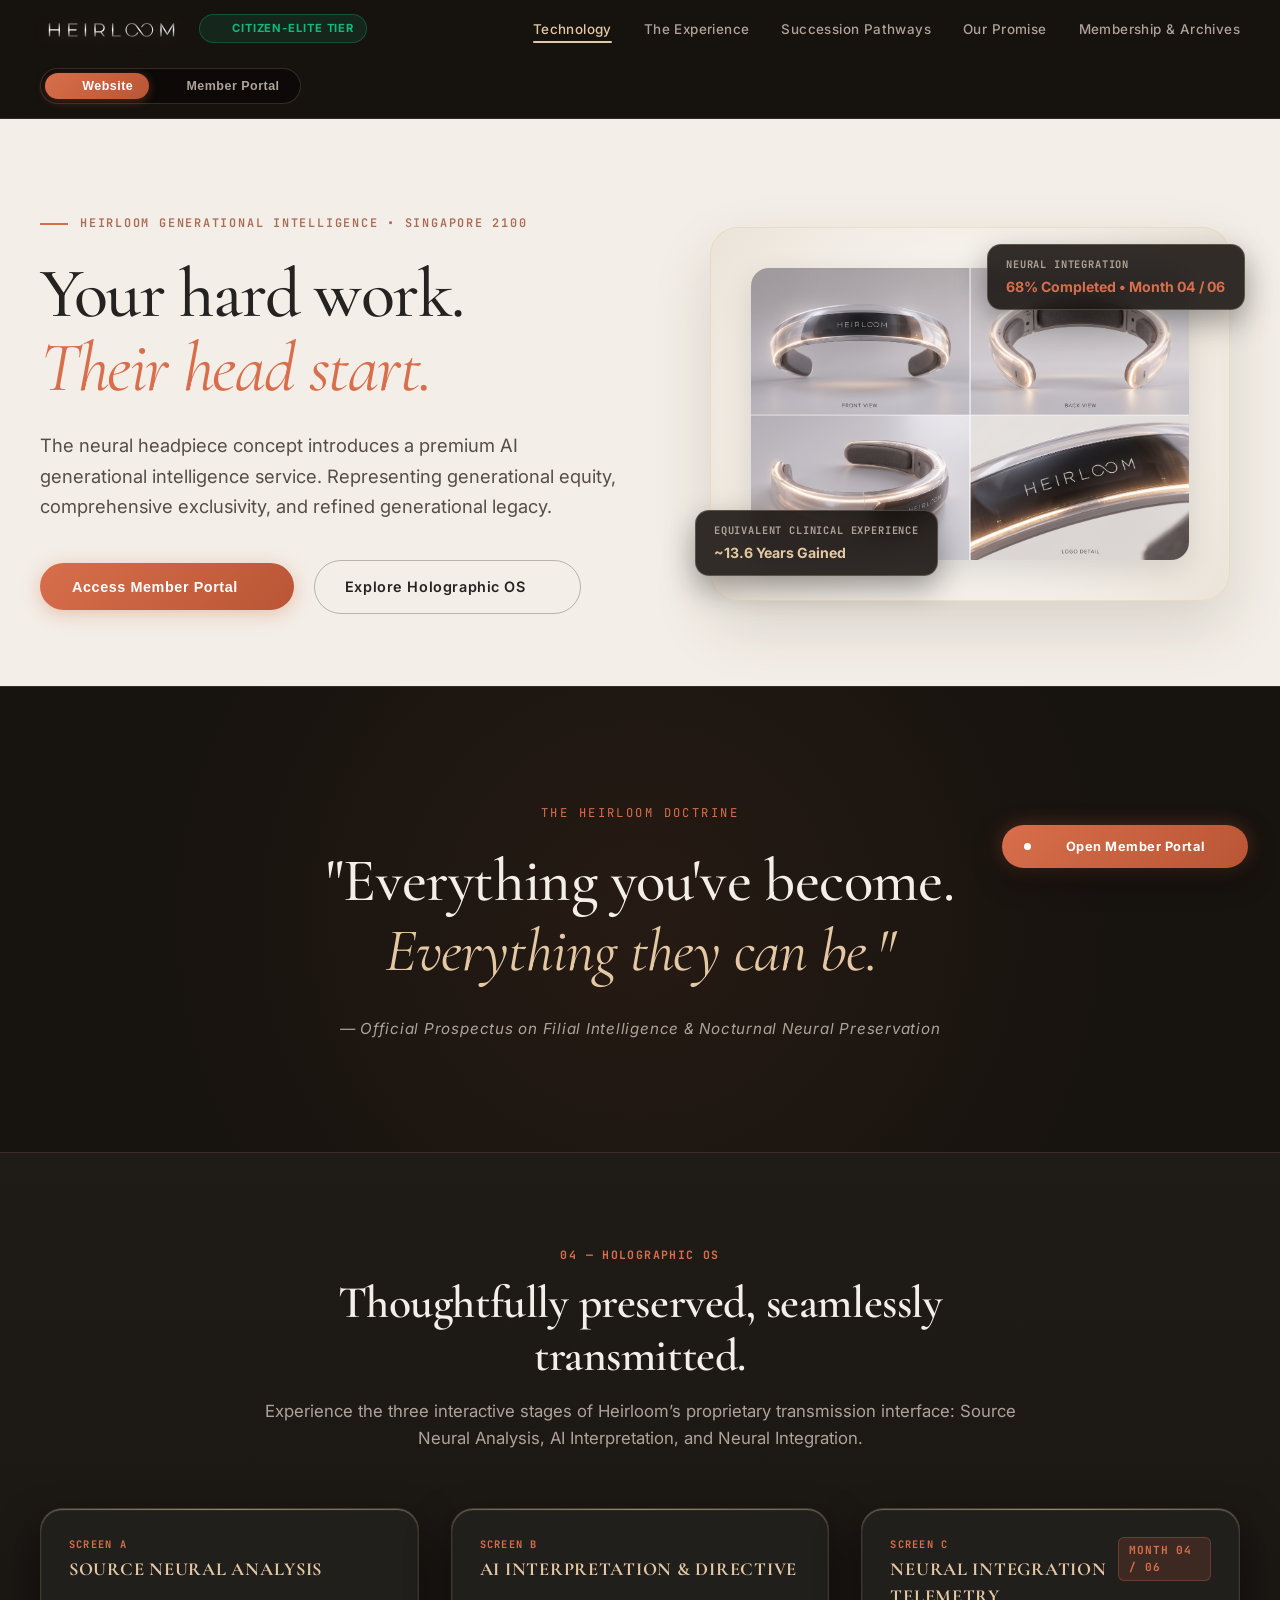
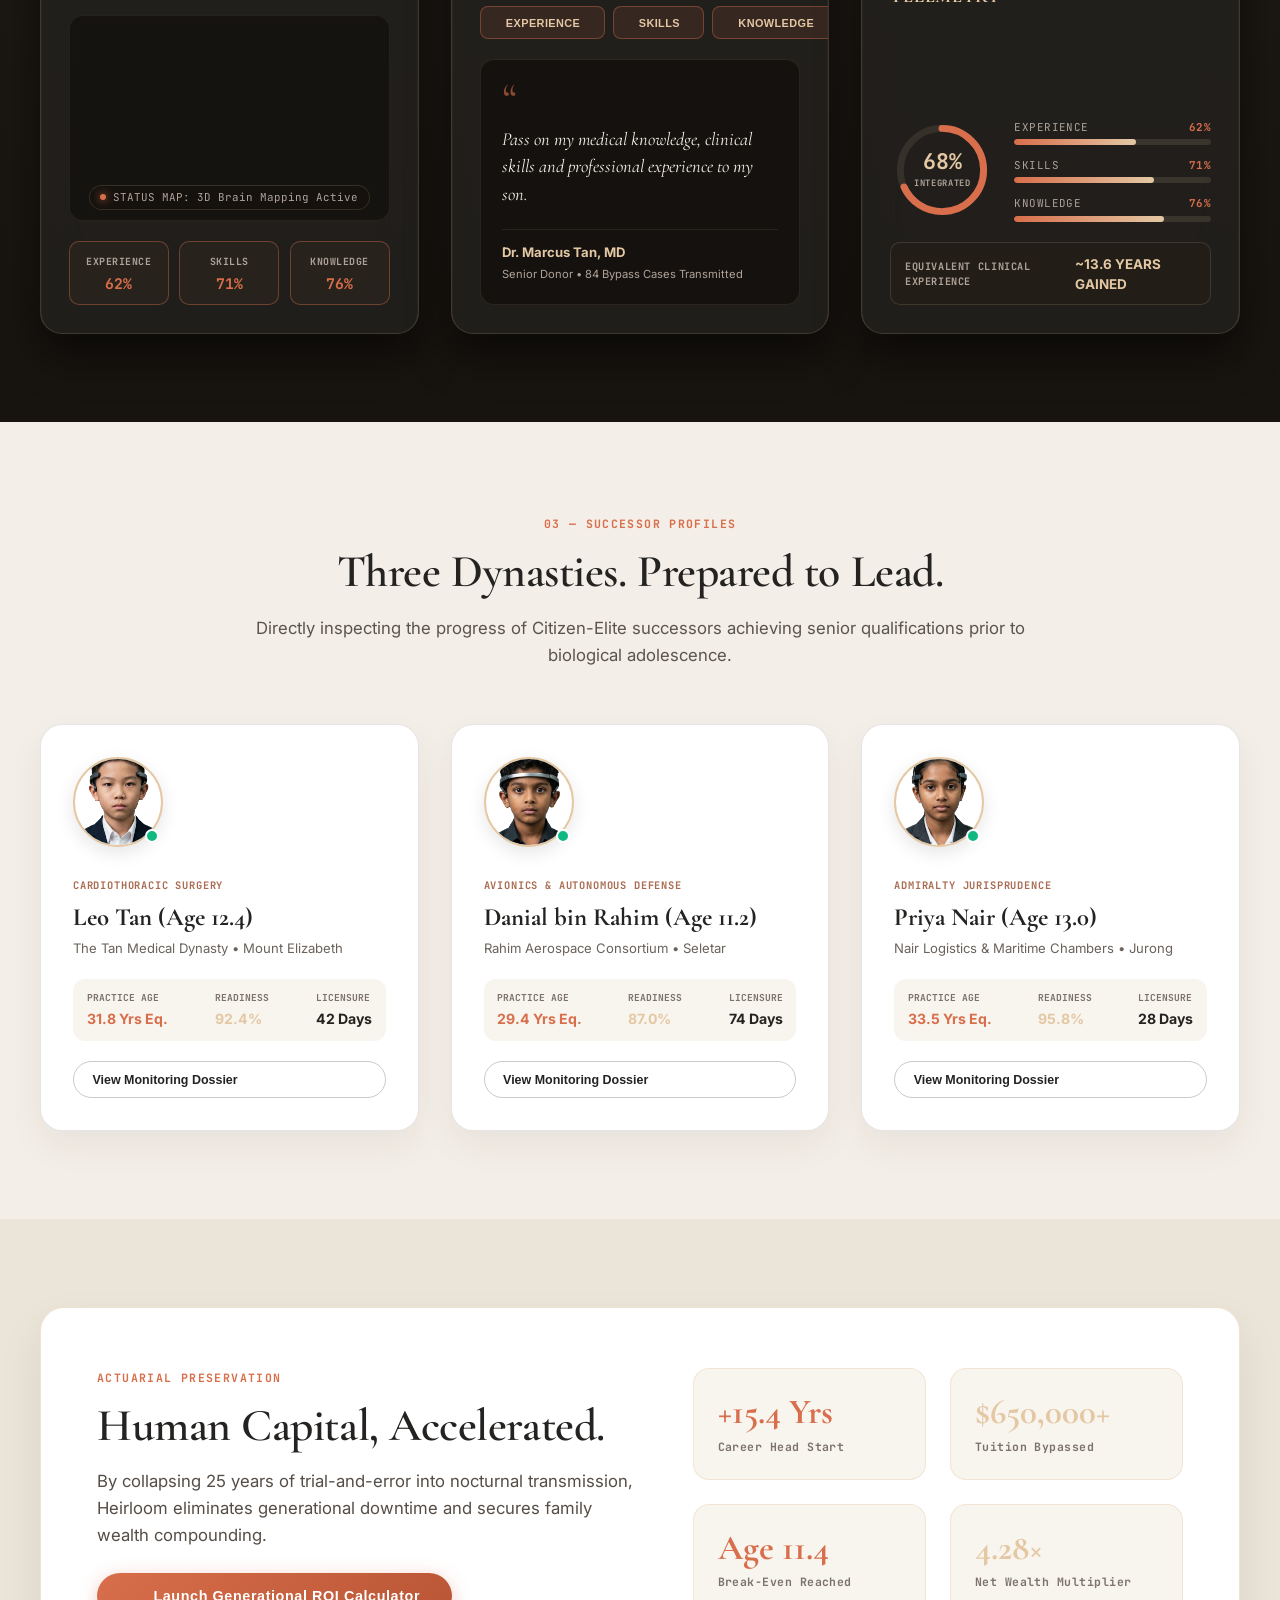
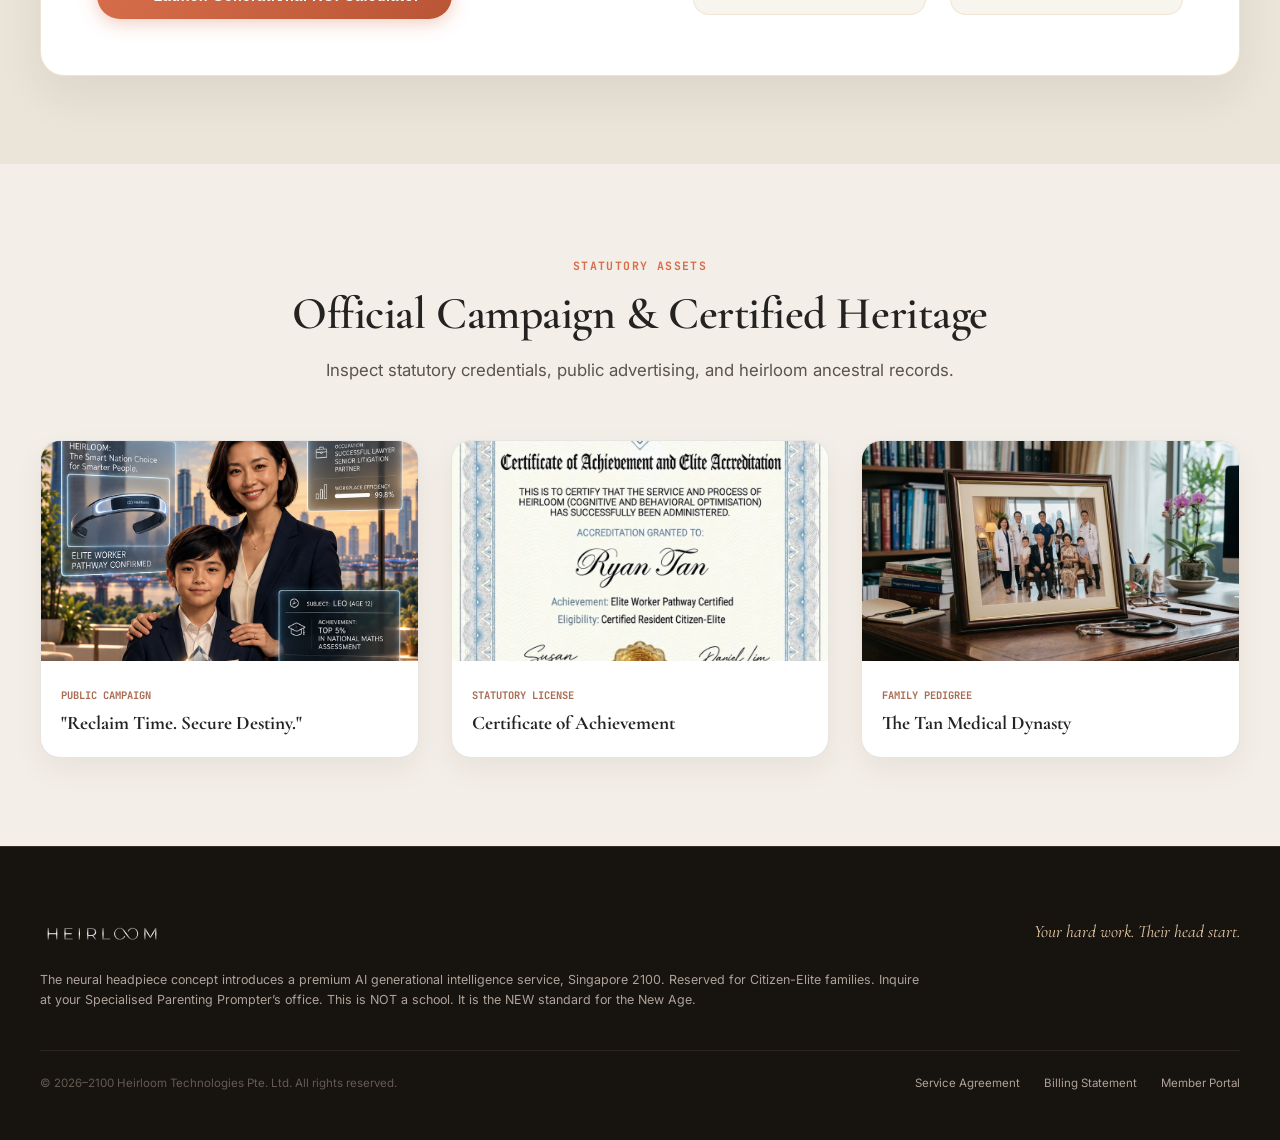
==== commit eb2570f5: "w" ====
--- a/index.html
+++ b/index.html
@@ -3,11 +3,11 @@
 <head>
   <meta charset="UTF-8">
   <meta name="viewport" content="width=device-width, initial-scale=1.0">
-  <title>HEIRLOOM™ — Generational Intellectual Preservation & Successor System</title>
-  <!-- Google Fonts -->
+  <title>HEIRLOOM™ — Generational Intelligence & Successor Preservation</title>
+  <!-- Google Fonts: Cormorant Garamond (Editorial Luxury Serif from Moodboard), Inter, JetBrains Mono -->
   <link rel="preconnect" href="https://fonts.googleapis.com">
   <link rel="preconnect" href="https://fonts.gstatic.com" crossorigin>
-  <link href="https://fonts.googleapis.com/css2?family=Cinzel:wght@500;700;800&family=Inter:wght@300;400;500;600;700;800&family=JetBrains+Mono:wght@400;500;600&display=swap" rel="stylesheet">
+  <link href="https://fonts.googleapis.com/css2?family=Cormorant+Garamond:ital,wght@0,400;0,500;0,600;0,700;1,400;1,600&family=Cinzel:wght@500;700;800&family=Inter:wght@300;400;500;600;700;800&family=JetBrains+Mono:wght@400;500;600&display=swap" rel="stylesheet">
   <!-- Chart.js CDN -->
   <script src="https://cdn.jsdelivr.net/npm/chart.js"></script>
   <!-- Lucide Icons CDN -->
@@ -19,50 +19,66 @@
   <script src="https://unpkg.com/lenis@1.1.18/dist/lenis.min.js"></script>
   <link rel="stylesheet" href="styles.css">
 </head>
-<body class="bg-obsidian text-slate-100 font-sans antialiased min-h-screen">
+<body class="bg-obsidian text-pearl font-sans antialiased min-h-screen">
 
   <!-- =========================================================================
-       GLOBAL NAVIGATION BAR (APPLE MINIMALIST GLASSMORPHIC)
+       GLOBAL TOP BAR (DUAL-MODE: PUBLIC WEBSITE & MEMBER PORTAL)
        ========================================================================= -->
-  <header class="top-nav">
+  <header class="top-nav" id="mainHeader">
     <div class="nav-container">
       <!-- Brand Logo Vector -->
       <div class="brand-cluster">
-        <a href="#hero-overview" class="brand-link" id="navLogoBtn" title="Heirloom Technologies">
+        <a href="#hero-website" class="brand-link" id="navLogoBtn" title="Heirloom Generational Intelligence">
           <img src="assets/heirloom_logo.svg" alt="HEIRLOOM" class="brand-svg-logo">
         </a>
-        <span class="status-pill verified"><i data-lucide="shield-check" class="icon-sm"></i> SMART NATION CITIZEN-ELITE</span>
-      </div>
-
-      <!-- Overview Quick Anchor Navigation (Shown on Overview Page) -->
-      <nav class="landing-nav-links" id="landingNavLinks">
-        <a href="#hero-overview" class="landing-nav-link active">Overview</a>
-        <a href="#section-premise" class="landing-nav-link">The Premise</a>
-        <a href="#section-pathways" class="landing-nav-link">Successors</a>
-        <a href="#section-hardware" class="landing-nav-link">Hardware</a>
-        <a href="#section-yield" class="landing-nav-link">Actuarial Yield</a>
-        <a href="#section-accreditation" class="landing-nav-link">Accreditation</a>
+        <span class="status-pill verified" id="brandStatusBadge">
+          <i data-lucide="shield-check" class="icon-xs"></i> CITIZEN-ELITE TIER
+        </span>
+      </div>
+
+      <!-- Public Website Navigation Links (Visible on Homepage) -->
+      <nav class="public-nav-links" id="publicNavLinks">
+        <a href="#hero-website" class="p-nav-link active">Technology</a>
+        <a href="#section-holo-os" class="p-nav-link">The Experience</a>
+        <a href="#section-pathways" class="p-nav-link">Succession Pathways</a>
+        <a href="#section-actuarial" class="p-nav-link">Our Promise</a>
+        <a href="#section-gallery" class="p-nav-link">Membership & Archives</a>
       </nav>
 
-      <!-- View Switcher & Successor Selector Controls -->
+      <!-- Member Portal Navigation Links (Visible when Portal is Active) -->
+      <div class="portal-donor-recipient-pill" id="portalDonorRecipientPill" style="display: none;">
+        <div class="pdr-donor">
+          <span class="pdr-role">DONOR:</span>
+          <strong id="pdrDonorName">Dr. Marcus Tan</strong>
+        </div>
+        <div class="pdr-arrow">
+          <i data-lucide="arrow-right" class="icon-xs"></i>
+        </div>
+        <div class="pdr-recipient">
+          <span class="pdr-role">RECIPIENT:</span>
+          <strong id="pdrRecipientName">Leo Tan (Age 12.4)</strong>
+        </div>
+      </div>
+
+      <!-- Header Controls: View Mode Switcher + Child Selector -->
       <div class="header-controls">
-        <!-- Dual View Mode Toggle -->
+        <!-- Dual Mode Pill Toggle (Website Homepage vs Member Portal) -->
         <div class="view-mode-pill">
-          <button class="view-toggle-btn active" id="btnViewOverview">
-            <i data-lucide="sparkles" class="icon-xs"></i> Overview
+          <button class="view-toggle-btn active" id="btnViewWebsite" title="Public Editorial Homepage">
+            <i data-lucide="globe" class="icon-xs"></i> Website
           </button>
-          <button class="view-toggle-btn" id="btnViewPortal">
-            <i data-lucide="shield-check" class="icon-xs"></i> Successor Monitor
+          <button class="view-toggle-btn" id="btnViewPortal" title="Internal Parent & Company Monitoring Portal">
+            <i data-lucide="layout-dashboard" class="icon-xs"></i> Member Portal
           </button>
         </div>
 
-        <!-- Monitored Child Dropdown (Visible in Dashboard Mode) -->
+        <!-- Successor Switcher (Active in Portal Mode) -->
         <div class="subject-select-wrapper" id="headerSubjectWrapper" style="display: none;">
           <div class="custom-select-box">
             <select id="childSelector" class="subject-dropdown">
-              <option value="leo" selected>Leo Tan (Age 12.4) — MOH Clinical Fellow</option>
-              <option value="danial">Danial bin Rahim (Age 11.2) — Avionics & Defense</option>
-              <option value="priya">Priya Nair (Age 13.0) — Maritime Infrastructure</option>
+              <option value="leo" selected>Leo Tan (Age 12.4) — Surgery</option>
+              <option value="danial">Danial bin Rahim (Age 11.2) — Avionics</option>
+              <option value="priya">Priya Nair (Age 13.0) — Admiralty Law</option>
             </select>
             <i data-lucide="chevron-down" class="dropdown-chevron"></i>
           </div>
@@ -73,478 +89,488 @@
 
 
   <!-- =========================================================================
-       VIEW 1: EXECUTIVE FRONT / OVERVIEW PAGE (APPLE "HIGH-CLASS TECH" STYLE)
+       05 — WEBSITE HOMEPAGE (LUXURIOUS PEARL WHITE & LIQUID CHAMPAGNE EDITORIAL)
        ========================================================================= -->
-  <div id="view-landing" class="landing-page-view">
+  <div id="view-website" class="website-page-view">
     
-    <!-- HERO SECTION -->
-    <section id="hero-overview" class="apple-hero-section">
-      <div class="apple-hero-container">
-        <div class="apple-eyebrow gsap-hero">
-          <span class="pulse-dot green"></span> THE NEW STANDARD • CITIZEN-ELITE SUCCESSION FRAMEWORK
-        </div>
-        
-        <h1 class="apple-hero-headline gsap-hero">
-          Reclaim Time.<br>
-          <span class="hero-gold-glow">Secure Destiny.</span>
+    <!-- HERO SECTION (MATCHING MOODBOARD 05 WEBSITE HOMEPAGE) -->
+    <section id="hero-website" class="website-hero-section">
+      <div class="website-hero-content">
+        <div class="editorial-eyebrow gsap-hero">
+          <span class="eyebrow-accent"></span>
+          <span>HEIRLOOM GENERATIONAL INTELLIGENCE • SINGAPORE 2100</span>
+        </div>
+
+        <h1 class="website-hero-title gsap-hero">
+          Your hard work.<br>
+          <span class="serif-italic-title">Their head start.</span>
         </h1>
-        
-        <p class="apple-hero-sub gsap-hero">
-          The elite standard in behavioral and intellectual transmission. Passing down decades of specialized mastery, clinical reflexes, and boardroom judgment into your child overnight — while they sleep.
+
+        <p class="website-hero-subtitle gsap-hero">
+          The neural headpiece concept introduces a premium AI generational intelligence service. Representing generational equity, comprehensive exclusivity, and refined generational legacy.
         </p>
 
-        <div class="apple-hero-actions gsap-hero">
-          <button class="apple-btn-primary" onclick="switchView('dashboard')">
-            <i data-lucide="shield-check" class="icon-sm"></i> Launch Successor Monitor
+        <div class="website-hero-actions gsap-hero">
+          <button class="btn-amber-glow" onclick="switchView('portal')">
+            <span>Access Member Portal</span>
+            <i data-lucide="arrow-right" class="icon-xs"></i>
           </button>
-          <a href="#section-premise" class="apple-btn-secondary">
-            <i data-lucide="arrow-down" class="icon-sm"></i> Explore The System
+          <a href="#section-holo-os" class="btn-bronze-outline">
+            <span>Explore Holographic OS</span>
+            <i data-lucide="eye" class="icon-xs"></i>
           </a>
         </div>
-
-        <!-- HERO SHOWCASE (AURA-2 HEADSET INDUSTRIAL DESIGN) -->
-        <div class="apple-hero-media-wrapper gsap-hero">
-          <div class="apple-hero-media">
-            <img src="assets/aura2_full.jpg" alt="Heirloom Synapse-V Studio Showcase" class="hero-render-img">
-            
-            <!-- Floating Apple-Style Spec Callout Badges -->
-            <div class="floating-spec-card top-left">
-              <div class="spec-icon-box"><i data-lucide="cpu" class="icon-sm text-cyan"></i></div>
-              <div class="spec-text">
-                <span class="spec-label">TRANSMISSION EFFICIENCY</span>
-                <span class="spec-value text-emerald">99.8% Sleep Assimilation</span>
-              </div>
-            </div>
-
-            <div class="floating-spec-card top-right">
-              <div class="spec-icon-box"><i data-lucide="clock" class="icon-sm text-gold"></i></div>
-              <div class="spec-text">
-                <span class="spec-label">HUMAN CAPITAL VELOCITY</span>
-                <span class="spec-value text-gold">+15.4 Years Head Start</span>
-              </div>
-            </div>
-
-            <div class="floating-spec-card bottom-left">
-              <div class="spec-icon-box"><i data-lucide="shield" class="icon-sm text-emerald"></i></div>
-              <div class="spec-text">
-                <span class="spec-label">DONOR HARMONY</span>
-                <span class="spec-value">Zero Synaptic Rejection</span>
-              </div>
-            </div>
-
-            <div class="floating-spec-card bottom-right">
-              <div class="spec-icon-box"><i data-lucide="award" class="icon-sm text-cyan"></i></div>
-              <div class="spec-text">
-                <span class="spec-label">STATUTORY STATUS</span>
-                <span class="spec-value">MOH / CAAS Certified Class B</span>
-              </div>
-            </div>
+      </div>
+
+      <!-- HERO DEVICE SHOWCASE (PRODUCT APPLICATION 06) -->
+      <div class="website-hero-visual gsap-hero">
+        <div class="device-pedestal-card">
+          <img src="assets/aura2_full.jpg" alt="Heirloom Synapse-V Headpiece" class="device-hero-img">
+          
+          <div class="device-floating-tag tag-top">
+            <span class="tag-label">NEURAL INTEGRATION</span>
+            <strong class="tag-val text-amber">68% Completed • Month 04 / 06</strong>
+          </div>
+
+          <div class="device-floating-tag tag-bottom">
+            <span class="tag-label">EQUIVALENT CLINICAL EXPERIENCE</span>
+            <strong class="tag-val text-champagne">~13.6 Years Gained</strong>
           </div>
         </div>
       </div>
     </section>
 
-    <!-- SECTION 2: THE PREMISE (STRAIGHTFORWARD EXPOSITION) -->
-    <section id="section-premise" class="apple-section">
-      <div class="apple-content-container">
-        <div class="section-center-header gsap-reveal">
-          <span class="section-tag-gold">THE PHILOSOPHY</span>
-          <h2 class="apple-section-headline">Why allow thirty years of biological trial and error to dilute your family’s hard-won mastery?</h2>
-          <p class="apple-section-sub">
-            Traditional education expends a quarter-century of fragile biological experimentation before a successor produces value. Heirloom compresses this timeline through nocturnal neural transmission, turning childhood into your highest-performing generational asset.
+    <!-- EDITORIAL BANNER: "EVERYTHING YOU'VE BECOME" (MOODBOARD 02) -->
+    <section class="editorial-quote-banner">
+      <div class="quote-inner-container gsap-reveal">
+        <span class="quote-kicker">THE HEIRLOOM DOCTRINE</span>
+        <h2 class="editorial-display-heading">
+          "Everything you've become.<br>
+          <span class="serif-italic-gold">Everything they can be."</span>
+        </h2>
+        <p class="quote-author-credit">
+          — Official Prospectus on Filial Intelligence & Nocturnal Neural Preservation
+        </p>
+      </div>
+    </section>
+
+    <!-- SECTION: 04 — HOLOGRAPHIC OS SHOWCASE (PREVIEW IN WEBSITE) -->
+    <section id="section-holo-os" class="holo-os-section">
+      <div class="section-container">
+        <div class="section-header-centered gsap-reveal">
+          <span class="section-badge-amber">04 — HOLOGRAPHIC OS</span>
+          <h2 class="section-title-serif">Thoughtfully preserved, seamlessly transmitted.</h2>
+          <p class="section-desc">
+            Experience the three interactive stages of Heirloom’s proprietary transmission interface: Source Neural Analysis, AI Interpretation, and Neural Integration.
           </p>
         </div>
 
-        <div class="apple-card-grid-3">
-          <!-- Card 1 -->
-          <div class="apple-card gsap-reveal">
-            <div class="card-icon-bubble">
-              <i data-lucide="zap" class="icon-md text-gold"></i>
-            </div>
-            <h3 class="card-headline">Instant Expertise Transmission</h3>
-            <p class="card-body-text">
-              Decades of parent surgical instincts, quantitative models, and corporate precedent are directly mapped and transferred during slow-wave sleep. No lost years, no dilution of technique.
+        <div class="holo-screens-grid">
+          <!-- SCREEN A: SOURCE NEURAL ANALYSIS -->
+          <div class="holo-glass-card gsap-reveal" id="holoScreenA">
+            <div class="card-glass-rim"></div>
+            <div class="holo-card-header">
+              <div class="holo-label-row">
+                <span class="holo-sub-tag">SCREEN A</span>
+                <span class="holo-main-title">SOURCE NEURAL ANALYSIS</span>
+              </div>
+              <div class="holo-expand-icon"><i data-lucide="arrow-up-right" class="icon-xs"></i></div>
+            </div>
+
+            <div class="holo-screen-body">
+              <div class="brain-canvas-container">
+                <canvas id="neuralBrainCanvas" width="340" height="240"></canvas>
+                <div class="brain-status-pill">
+                  <span class="pulse-dot amber"></span>
+                  <span>STATUS MAP: 3D Brain Mapping Active</span>
+                </div>
+              </div>
+
+              <div class="neural-triad-pills">
+                <div class="triad-pill active">
+                  <span class="triad-dot"></span>
+                  <span class="triad-name">EXPERIENCE</span>
+                  <span class="triad-val">62%</span>
+                </div>
+                <div class="triad-pill active">
+                  <span class="triad-dot"></span>
+                  <span class="triad-name">SKILLS</span>
+                  <span class="triad-val">71%</span>
+                </div>
+                <div class="triad-pill active">
+                  <span class="triad-dot"></span>
+                  <span class="triad-name">KNOWLEDGE</span>
+                  <span class="triad-val">76%</span>
+                </div>
+              </div>
+            </div>
+          </div>
+
+          <!-- SCREEN B: AI INTERPRETATION -->
+          <div class="holo-glass-card gsap-reveal" id="holoScreenB">
+            <div class="card-glass-rim"></div>
+            <div class="holo-card-header">
+              <div class="holo-label-row">
+                <span class="holo-sub-tag">SCREEN B</span>
+                <span class="holo-main-title">AI INTERPRETATION & DIRECTIVE</span>
+              </div>
+              <div class="holo-expand-icon"><i data-lucide="arrow-up-right" class="icon-xs"></i></div>
+            </div>
+
+            <div class="holo-screen-body">
+              <div class="directive-tabs-row">
+                <button class="directive-tab active">
+                  <i data-lucide="briefcase" class="icon-xs"></i>
+                  <span>EXPERIENCE</span>
+                  <i data-lucide="check" class="icon-xxs text-amber"></i>
+                </button>
+                <button class="directive-tab active">
+                  <i data-lucide="wrench" class="icon-xs"></i>
+                  <span>SKILLS</span>
+                  <i data-lucide="check" class="icon-xxs text-amber"></i>
+                </button>
+                <button class="directive-tab active">
+                  <i data-lucide="book-open" class="icon-xs"></i>
+                  <span>KNOWLEDGE</span>
+                  <i data-lucide="check" class="icon-xxs text-amber"></i>
+                </button>
+              </div>
+
+              <div class="parental-quote-box">
+                <div class="quote-mark-icon">“</div>
+                <p class="parental-speech-quote" id="publicDonorQuote">
+                  Pass on my medical knowledge, clinical skills and professional experience to my son.
+                </p>
+                <div class="donor-signature-strip">
+                  <span class="sig-name" id="publicDonorSig">Dr. Marcus Tan, MD</span>
+                  <span class="sig-title">Senior Donor • 84 Bypass Cases Transmitted</span>
+                </div>
+              </div>
+            </div>
+          </div>
+
+          <!-- SCREEN C: NEURAL INTEGRATION -->
+          <div class="holo-glass-card gsap-reveal" id="holoScreenC">
+            <div class="card-glass-rim"></div>
+            <div class="holo-card-header">
+              <div class="holo-label-row">
+                <span class="holo-sub-tag">SCREEN C</span>
+                <span class="holo-main-title">NEURAL INTEGRATION TELEMETRY</span>
+              </div>
+              <div class="holo-month-badge">MONTH 04 / 06</div>
+            </div>
+
+            <div class="holo-screen-body">
+              <div class="integration-readout-row">
+                <!-- Circular Dial Gauge (From Moodboard Screen C: 68%) -->
+                <div class="dial-gauge-container">
+                  <svg class="dial-svg" viewBox="0 0 120 120">
+                    <circle class="dial-bg" cx="60" cy="60" r="48"></circle>
+                    <circle class="dial-progress" cx="60" cy="60" r="48" style="stroke-dashoffset: 96;"></circle>
+                  </svg>
+                  <div class="dial-number-block">
+                    <span class="dial-num" id="publicDialNum">68%</span>
+                    <span class="dial-lbl">INTEGRATED</span>
+                  </div>
+                </div>
+
+                <!-- Sliders / Track Bars -->
+                <div class="channels-progress-list">
+                  <div class="channel-track-item">
+                    <div class="ct-header">
+                      <span>EXPERIENCE</span>
+                      <strong class="text-amber">62%</strong>
+                    </div>
+                    <div class="ct-bar-bg"><div class="ct-bar-fill" style="width: 62%;"></div></div>
+                  </div>
+
+                  <div class="channel-track-item">
+                    <div class="ct-header">
+                      <span>SKILLS</span>
+                      <strong class="text-amber">71%</strong>
+                    </div>
+                    <div class="ct-bar-bg"><div class="ct-bar-fill" style="width: 71%;"></div></div>
+                  </div>
+
+                  <div class="channel-track-item">
+                    <div class="ct-header">
+                      <span>KNOWLEDGE</span>
+                      <strong class="text-amber">76%</strong>
+                    </div>
+                    <div class="ct-bar-bg"><div class="ct-bar-fill" style="width: 76%;"></div></div>
+                  </div>
+                </div>
+              </div>
+
+              <!-- Equivalent Clinical Experience Badge -->
+              <div class="equiv-experience-banner">
+                <span class="eeb-label">EQUIVALENT CLINICAL EXPERIENCE</span>
+                <strong class="eeb-val text-champagne" id="publicEquivExp">~13.6 YEARS GAINED</strong>
+              </div>
+            </div>
+          </div>
+        </div>
+      </div>
+    </section>
+
+    <!-- SECTION: 3 SUCCESSION PATHWAYS -->
+    <section id="section-pathways" class="pathways-section">
+      <div class="section-container">
+        <div class="section-header-centered gsap-reveal">
+          <span class="section-badge-amber">03 — SUCCESSOR PROFILES</span>
+          <h2 class="section-title-serif">Three Dynasties. Prepared to Lead.</h2>
+          <p class="section-desc">
+            Directly inspecting the progress of Citizen-Elite successors achieving senior qualifications prior to biological adolescence.
+          </p>
+        </div>
+
+        <div class="pathways-grid-3">
+          <!-- Leo Tan -->
+          <div class="pathway-glass-card gsap-reveal" onclick="jumpToChildProfile('leo')">
+            <div class="pgc-avatar-wrap">
+              <img src="assets/child_a_leo.png" alt="Leo Tan" class="pgc-avatar-img">
+              <span class="pgc-status-beacon"></span>
+            </div>
+            <div class="pgc-info">
+              <span class="pgc-category-tag">CARDIOTHORACIC SURGERY</span>
+              <h3 class="pgc-name">Leo Tan (Age 12.4)</h3>
+              <p class="pgc-dynasty">The Tan Medical Dynasty • Mount Elizabeth</p>
+              
+              <div class="pgc-stats-strip">
+                <div class="pgc-stat">
+                  <span class="pgc-stat-lbl">PRACTICE AGE</span>
+                  <strong class="pgc-stat-val text-amber">31.8 Yrs Eq.</strong>
+                </div>
+                <div class="pgc-stat">
+                  <span class="pgc-stat-lbl">READINESS</span>
+                  <strong class="pgc-stat-val text-champagne">92.4%</strong>
+                </div>
+                <div class="pgc-stat">
+                  <span class="pgc-stat-lbl">LICENSURE</span>
+                  <strong class="pgc-stat-val">42 Days</strong>
+                </div>
+              </div>
+
+              <button class="pgc-btn">
+                <span>View Monitoring Dossier</span>
+                <i data-lucide="arrow-right" class="icon-xxs"></i>
+              </button>
+            </div>
+          </div>
+
+          <!-- Danial bin Rahim -->
+          <div class="pathway-glass-card gsap-reveal" onclick="jumpToChildProfile('danial')">
+            <div class="pgc-avatar-wrap">
+              <img src="assets/child_b_danial.png" alt="Danial bin Rahim" class="pgc-avatar-img">
+              <span class="pgc-status-beacon"></span>
+            </div>
+            <div class="pgc-info">
+              <span class="pgc-category-tag">AVIONICS & AUTONOMOUS DEFENSE</span>
+              <h3 class="pgc-name">Danial bin Rahim (Age 11.2)</h3>
+              <p class="pgc-dynasty">Rahim Aerospace Consortium • Seletar</p>
+              
+              <div class="pgc-stats-strip">
+                <div class="pgc-stat">
+                  <span class="pgc-stat-lbl">PRACTICE AGE</span>
+                  <strong class="pgc-stat-val text-amber">29.4 Yrs Eq.</strong>
+                </div>
+                <div class="pgc-stat">
+                  <span class="pgc-stat-lbl">READINESS</span>
+                  <strong class="pgc-stat-val text-champagne">87.0%</strong>
+                </div>
+                <div class="pgc-stat">
+                  <span class="pgc-stat-lbl">LICENSURE</span>
+                  <strong class="pgc-stat-val">74 Days</strong>
+                </div>
+              </div>
+
+              <button class="pgc-btn">
+                <span>View Monitoring Dossier</span>
+                <i data-lucide="arrow-right" class="icon-xxs"></i>
+              </button>
+            </div>
+          </div>
+
+          <!-- Priya Nair -->
+          <div class="pathway-glass-card gsap-reveal" onclick="jumpToChildProfile('priya')">
+            <div class="pgc-avatar-wrap">
+              <img src="assets/child_c_priya.png" alt="Priya Nair" class="pgc-avatar-img">
+              <span class="pgc-status-beacon"></span>
+            </div>
+            <div class="pgc-info">
+              <span class="pgc-category-tag">ADMIRALTY JURISPRUDENCE</span>
+              <h3 class="pgc-name">Priya Nair (Age 13.0)</h3>
+              <p class="pgc-dynasty">Nair Logistics & Maritime Chambers • Jurong</p>
+              
+              <div class="pgc-stats-strip">
+                <div class="pgc-stat">
+                  <span class="pgc-stat-lbl">PRACTICE AGE</span>
+                  <strong class="pgc-stat-val text-amber">33.5 Yrs Eq.</strong>
+                </div>
+                <div class="pgc-stat">
+                  <span class="pgc-stat-lbl">READINESS</span>
+                  <strong class="pgc-stat-val text-champagne">95.8%</strong>
+                </div>
+                <div class="pgc-stat">
+                  <span class="pgc-stat-lbl">LICENSURE</span>
+                  <strong class="pgc-stat-val">28 Days</strong>
+                </div>
+              </div>
+
+              <button class="pgc-btn">
+                <span>View Monitoring Dossier</span>
+                <i data-lucide="arrow-right" class="icon-xxs"></i>
+              </button>
+            </div>
+          </div>
+        </div>
+      </div>
+    </section>
+
+    <!-- SECTION: ACTUARIAL FORMULA & PRESERVATION YIELD -->
+    <section id="section-actuarial" class="actuarial-section">
+      <div class="section-container">
+        <div class="actuarial-banner-grid gsap-reveal">
+          <div class="abg-left">
+            <span class="section-badge-amber">ACTUARIAL PRESERVATION</span>
+            <h2 class="section-title-serif">Human Capital, Accelerated.</h2>
+            <p class="abg-text">
+              By collapsing 25 years of trial-and-error into nocturnal transmission, Heirloom eliminates generational downtime and secures family wealth compounding.
             </p>
-            <div class="card-footer-metric">
-              <span class="text-gold font-mono font-bold">Overnight Assimilation</span>
-              <span class="text-dim">480+ Synaptic Packages</span>
-            </div>
-          </div>
-
-          <!-- Card 2 -->
-          <div class="apple-card gsap-reveal">
-            <div class="card-icon-bubble">
-              <i data-lucide="heart-handshake" class="icon-md text-cyan"></i>
-            </div>
-            <h3 class="card-headline">Filial Pride & Cultural Alignment</h3>
-            <p class="card-body-text">
-              Not external coercion, but naturalized ambition. Successors ride the morning MRT in pressed suits and white coats, proudly declaring to peers: <em>"We have a legacy to maintain!"</em>
-            </p>
-            <div class="card-footer-metric">
-              <span class="text-cyan font-mono font-bold">100% Peer Conformity</span>
-              <span class="text-dim">Cohort Citizen-Elite Standard</span>
-            </div>
-          </div>
-
-          <!-- Card 3 -->
-          <div class="apple-card gsap-reveal">
-            <div class="card-icon-bubble">
-              <i data-lucide="trending-up" class="icon-md text-emerald"></i>
-            </div>
-            <h3 class="card-headline">Compressed Actuarial ROI</h3>
-            <p class="card-body-text">
-              Families bypass SGD $650,000+ in elite schooling, junior college, and overseas tuition. Investment break-even is achieved before age 12, yielding a 4.28× net family wealth multiplier.
-            </p>
-            <div class="card-footer-metric">
-              <span class="text-emerald font-mono font-bold">Break-Even: Age 11.4</span>
-              <span class="text-dim">Zero Student Debt Liability</span>
+            <button class="btn-amber-glow mt-4" onclick="switchView('portal', 'roi-calculator')">
+              <i data-lucide="calculator" class="icon-xs"></i>
+              <span>Launch Generational ROI Calculator</span>
+            </button>
+          </div>
+
+          <div class="abg-stats-quad">
+            <div class="abg-stat-tile">
+              <span class="abg-num text-amber">+15.4 Yrs</span>
+              <span class="abg-lbl">Career Head Start</span>
+            </div>
+            <div class="abg-stat-tile">
+              <span class="abg-num text-champagne">$650,000+</span>
+              <span class="abg-lbl">Tuition Bypassed</span>
+            </div>
+            <div class="abg-stat-tile">
+              <span class="abg-num text-amber">Age 11.4</span>
+              <span class="abg-lbl">Break-Even Reached</span>
+            </div>
+            <div class="abg-stat-tile">
+              <span class="abg-num text-champagne">4.28×</span>
+              <span class="abg-lbl">Net Wealth Multiplier</span>
             </div>
           </div>
         </div>
       </div>
     </section>
 
-    <!-- SECTION 3: THE THREE SUCCESSION PATHWAYS (STRAIGHTFORWARD PROFILES) -->
-    <section id="section-pathways" class="apple-section bg-subtle-glow">
-      <div class="apple-content-container">
-        <div class="section-center-header gsap-reveal">
-          <span class="section-tag-gold">THE SUCCESSORS</span>
-          <h2 class="apple-section-headline">Three Pathways. Three Dynasties.</h2>
-          <p class="apple-section-sub">
-            Explore the active monitoring dossiers of Singapore's premier young successors currently preparing for early professional licensure.
-          </p>
-        </div>
-
-        <div class="pathways-showcase-grid">
-          <!-- Pathway 1: Leo Tan -->
-          <div class="pathway-card gsap-reveal" onclick="jumpToChildProfile('leo')">
-            <div class="pathway-card-top">
-              <div class="pathway-avatar-box">
-                <img src="assets/child_a_leo.png" alt="Leo Tan" class="pathway-avatar-img">
-                <span class="pathway-status-dot"></span>
-              </div>
-              <div class="pathway-headline-info">
-                <span class="badge-mini gold">MEDICINE & SURGERY</span>
-                <h4 class="pathway-name">Leo Tan (Age 12.4)</h4>
-                <p class="pathway-dynasty">The Tan Medical Dynasty • Mount Elizabeth</p>
-              </div>
-            </div>
-
-            <div class="pathway-stats-row">
-              <div class="p-stat">
-                <span class="p-lbl">PRACTICE AGE</span>
-                <span class="p-val text-gold">31.8 Yrs Eq.</span>
-              </div>
-              <div class="p-stat">
-                <span class="p-lbl">READINESS</span>
-                <span class="p-val text-emerald">92.4%</span>
-              </div>
-              <div class="p-stat">
-                <span class="p-lbl">COUNTDOWN</span>
-                <span class="p-val text-cyan">42 Days</span>
-              </div>
-            </div>
-
-            <p class="pathway-desc">
-              Mastered 84 micro-vascular bypass procedures transmitted from his father Dr. Marcus Tan. Currently completing MOH Class B surgical practicals.
-            </p>
-
-            <button class="pathway-open-btn">
-              <span>Open Leo’s Monitoring Dossier</span>
-              <i data-lucide="arrow-right" class="icon-xs"></i>
-            </button>
-          </div>
-
-          <!-- Pathway 2: Danial bin Rahim -->
-          <div class="pathway-card gsap-reveal" onclick="jumpToChildProfile('danial')">
-            <div class="pathway-card-top">
-              <div class="pathway-avatar-box">
-                <img src="assets/child_b_danial.png" alt="Danial bin Rahim" class="pathway-avatar-img">
-                <span class="pathway-status-dot"></span>
-              </div>
-              <div class="pathway-headline-info">
-                <span class="badge-mini cyan">AVIONICS & DEFENSE</span>
-                <h4 class="pathway-name">Danial bin Rahim (Age 11.2)</h4>
-                <p class="pathway-dynasty">Rahim Aerospace Consortium • Seletar</p>
-              </div>
-            </div>
-
-            <div class="pathway-stats-row">
-              <div class="p-stat">
-                <span class="p-lbl">PRACTICE AGE</span>
-                <span class="p-val text-gold">29.4 Yrs Eq.</span>
-              </div>
-              <div class="p-stat">
-                <span class="p-lbl">READINESS</span>
-                <span class="p-val text-emerald">87.0%</span>
-              </div>
-              <div class="p-stat">
-                <span class="p-lbl">COUNTDOWN</span>
-                <span class="p-val text-cyan">74 Days</span>
-              </div>
-            </div>
-
-            <p class="pathway-desc">
-              Absorbed supersonic aerodynamic flow and autonomous swarm guidance from Ir. Iskandar bin Rahim. Scheduled for CAAS Junior Engineer Licensure.
-            </p>
-
-            <button class="pathway-open-btn">
-              <span>Open Danial’s Monitoring Dossier</span>
-              <i data-lucide="arrow-right" class="icon-xs"></i>
-            </button>
-          </div>
-
-          <!-- Pathway 3: Priya Nair -->
-          <div class="pathway-card gsap-reveal" onclick="jumpToChildProfile('priya')">
-            <div class="pathway-card-top">
-              <div class="pathway-avatar-box">
-                <img src="assets/child_c_priya.png" alt="Priya Nair" class="pathway-avatar-img">
-                <span class="pathway-status-dot"></span>
-              </div>
-              <div class="pathway-headline-info">
-                <span class="badge-mini emerald">ADMIRALTY LAW</span>
-                <h4 class="pathway-name">Priya Nair (Age 13.0)</h4>
-                <p class="pathway-dynasty">Nair Logistics & Maritime Chambers • Jurong</p>
-              </div>
-            </div>
-
-            <div class="pathway-stats-row">
-              <div class="p-stat">
-                <span class="p-lbl">PRACTICE AGE</span>
-                <span class="p-val text-gold">33.5 Yrs Eq.</span>
-              </div>
-              <div class="p-stat">
-                <span class="p-lbl">READINESS</span>
-                <span class="p-val text-emerald">95.8%</span>
-              </div>
-              <div class="p-stat">
-                <span class="p-lbl">COUNTDOWN</span>
-                <span class="p-val text-cyan">28 Days</span>
-              </div>
-            </div>
-
-            <p class="pathway-desc">
-              Internalized 40 years of Commonwealth maritime case law and SIAC arbitration tribunal tactics from Senior Counsel K. Nair and mother Sharmila Nair.
-            </p>
-
-            <button class="pathway-open-btn">
-              <span>Open Priya’s Monitoring Dossier</span>
-              <i data-lucide="arrow-right" class="icon-xs"></i>
-            </button>
+    <!-- SECTION: GALLERY & DOCUMENTATION -->
+    <section id="section-gallery" class="gallery-section">
+      <div class="section-container">
+        <div class="section-header-centered gsap-reveal">
+          <span class="section-badge-amber">STATUTORY ASSETS</span>
+          <h2 class="section-title-serif">Official Campaign & Certified Heritage</h2>
+          <p class="section-desc">Inspect statutory credentials, public advertising, and heirloom ancestral records.</p>
+        </div>
+
+        <div class="gallery-cards-row gsap-reveal">
+          <div class="gallery-lux-card" onclick="openLightbox('assets/heirloom_campaign_new.png', 'National Transit Poster', 'Public transit campaign featuring Subject Elena (Age 38) and Subject Leo (Age 12).')">
+            <div class="glc-thumb-box"><img src="assets/heirloom_campaign_new.png" alt="Heirloom Campaign" class="glc-img"></div>
+            <div class="glc-meta">
+              <span class="glc-tag">PUBLIC CAMPAIGN</span>
+              <h4 class="glc-title">"Reclaim Time. Secure Destiny."</h4>
+            </div>
+          </div>
+
+          <div class="gallery-lux-card" onclick="openLightbox('assets/heirloom_certificate.jpg', 'Statutory Certificate', 'Official Certificate of Achievement & Elite Accreditation.')">
+            <div class="glc-thumb-box"><img src="assets/heirloom_certificate.jpg" alt="Heirloom Certificate" class="glc-img"></div>
+            <div class="glc-meta">
+              <span class="glc-tag">STATUTORY LICENSE</span>
+              <h4 class="glc-title">Certificate of Achievement</h4>
+            </div>
+          </div>
+
+          <div class="gallery-lux-card" onclick="openLightbox('assets/family_portrait.jpg', 'Dynasty Portrait', 'The Tan Medical Dynasty on grandfather Prof. K.L. Tan’s desk.')">
+            <div class="glc-thumb-box"><img src="assets/family_portrait.jpg" alt="Dynasty Family Portrait" class="glc-img"></div>
+            <div class="glc-meta">
+              <span class="glc-tag">FAMILY PEDIGREE</span>
+              <h4 class="glc-title">The Tan Medical Dynasty</h4>
+            </div>
           </div>
         </div>
       </div>
     </section>
 
-    <!-- SECTION 4: HARDWARE & PRECISION DESIGN -->
-    <section id="section-hardware" class="apple-section">
-      <div class="apple-content-container">
-        <div class="section-center-header gsap-reveal">
-          <span class="section-tag-gold">HARDWARE ENGINEERING</span>
-          <h2 class="apple-section-headline">Heirloom Synapse-V™ Platinum Edition</h2>
-          <p class="apple-section-sub">
-            Sub-millimeter cranial conduction band crafted from biocompatible aerospace titanium and micro-cushioned conductive elastomer.
-          </p>
-        </div>
-
-        <div class="hardware-presentation-box gsap-reveal">
-          <div class="hardware-visual-hero" onclick="openLightbox('assets/aura2_full.jpg', 'Heirloom Synapse-V™ Studio Angles', 'Comprehensive four-angle industrial design study showing Front View, Back View, Left Side Angle, and Laser-Etched Logo Detail.')">
-            <img src="assets/aura2_full.jpg" alt="Heirloom Synapse-V 4 Angles" class="hardware-img">
-            <div class="hardware-overlay-hint">
-              <i data-lucide="maximize-2"></i> Click to Inspect High-Resolution Angles
-            </div>
-          </div>
-
-          <div class="hardware-specs-grid">
-            <div class="spec-tile">
-              <span class="spec-kpi text-gold">118 grams</span>
-              <span class="spec-kpi-sub">Featherweight Ergonomics</span>
-              <p class="spec-kpi-desc">Engineered for comfortable, uninterrupted natural pediatric sleep cycles.</p>
-            </div>
-            <div class="spec-tile">
-              <span class="spec-kpi text-cyan">0.8 ms</span>
-              <span class="spec-kpi-sub">Ultra-Low Mesh Latency</span>
-              <p class="spec-kpi-desc">Direct high-bandwidth synaptic synchronization from bedside parental donor dock.</p>
-            </div>
-            <div class="spec-tile">
-              <span class="spec-kpi text-emerald">0.14 kΩ</span>
-              <span class="spec-kpi-sub">Electrode Impedance</span>
-              <p class="spec-kpi-desc">Sub-millimeter cranial conductivity with zero chemical gel or shaving required.</p>
-            </div>
-            <div class="spec-tile">
-              <span class="spec-kpi text-slate">Class B</span>
-              <span class="spec-kpi-sub">MOH Recognized Device</span>
-              <p class="spec-kpi-desc">Statutory medical certification compliant with National Intellectual Sovereignty 2026.</p>
-            </div>
-          </div>
-        </div>
-      </div>
-    </section>
-
-    <!-- SECTION 5: ACTUARIAL YIELD HIGHLIGHTS -->
-    <section id="section-yield" class="apple-section bg-subtle-glow">
-      <div class="apple-content-container">
-        <div class="section-center-header gsap-reveal">
-          <span class="section-tag-gold">ACTUARIAL FORMULA</span>
-          <h2 class="apple-section-headline">The Economics of Compressed Succession</h2>
-          <p class="apple-section-sub">
-            Analyze why Singapore's most distinguished families consider Heirloom an indispensable financial instruments for preserving generational wealth.
-          </p>
-        </div>
-
-        <div class="yield-pillars-row gsap-reveal">
-          <div class="yield-pillar-card">
-            <span class="yield-pillar-num text-gold">+15.4 Yrs</span>
-            <span class="yield-pillar-label">Productive Career Gained</span>
-            <p class="yield-pillar-text">Entering professional practice at age 12.6 vs traditional medical qualification at age 28.</p>
-          </div>
-
-          <div class="yield-pillar-card">
-            <span class="yield-pillar-num text-cyan">$650,000+</span>
-            <span class="yield-pillar-label">Tuition Costs Bypassed</span>
-            <p class="yield-pillar-text">Eliminating private primary, junior college, and overseas university tuition liabilities.</p>
-          </div>
-
-          <div class="yield-pillar-card">
-            <span class="yield-pillar-num text-emerald">Age 11.4</span>
-            <span class="yield-pillar-label">Break-Even Achieved</span>
-            <p class="yield-pillar-text">Child transitions from a financial dependent into net-positive equity before biological puberty.</p>
-          </div>
-
-          <div class="yield-pillar-card">
-            <span class="yield-pillar-num text-gold">4.28×</span>
-            <span class="yield-pillar-label">Net Wealth Multiplier</span>
-            <p class="yield-pillar-text">Amortized family capital retention by age 30 when early billings are compounded.</p>
-          </div>
-        </div>
-
-        <div class="yield-cta-strip gsap-reveal">
-          <div>
-            <h4 class="yield-cta-title">Test Your Family's Actuarial Yield</h4>
-            <p class="yield-cta-desc">Adjust tuition savings, practice commencement age, and compound interest rates in our live actuarial engine.</p>
-          </div>
-          <button class="gold-cta-btn" onclick="switchView('dashboard', 'roi-calculator')">
-            <i data-lucide="calculator" class="icon-sm"></i> Launch Actuarial Calculator
-          </button>
-        </div>
-      </div>
-    </section>
-
-    <!-- SECTION 6: STATUTORY ACCREDITATION & CAMPAIGN GALLERY -->
-    <section id="section-accreditation" class="apple-section">
-      <div class="apple-content-container">
-        <div class="section-center-header gsap-reveal">
-          <span class="section-tag-gold">DOCUMENTATION</span>
-          <h2 class="apple-section-headline">Statutory Accreditation & Official Campaign</h2>
-          <p class="apple-section-sub">
-            Inspecting the official government-recognized credentials and transit campaign assets deployed across Singapore.
-          </p>
-        </div>
-
-        <div class="apple-media-gallery gsap-reveal">
-          <!-- Item 1: Campaign Poster -->
-          <div class="gallery-item-card" onclick="openLightbox('assets/heirloom_campaign_new.png', 'National Campaign Poster: Reclaim Time. Secure Destiny.', 'Featuring Subject Elena (Age 38, Senior Litigation Partner) and Subject Leo (Age 12, Elite Aspirant Pathway).')">
-            <div class="gallery-thumb-box">
-              <img src="assets/heirloom_campaign_new.png" alt="National Campaign Poster" class="gallery-img">
-              <div class="gallery-hover-tag"><i data-lucide="maximize-2"></i> Inspect Poster</div>
-            </div>
-            <div class="gallery-caption">
-              <span class="badge-mini cyan">PUBLIC CAMPAIGN</span>
-              <h5 class="gallery-title">"Reclaim Time. Secure Destiny."</h5>
-              <p class="gallery-sub">National MRT transit and print advertisement.</p>
-            </div>
-          </div>
-
-          <!-- Item 2: Certificate -->
-          <div class="gallery-item-card" onclick="openLightbox('assets/heirloom_certificate.jpg', 'Official Certificate of Achievement and Elite Accreditation', 'Official statutory credential verifying successful completion of cognitive and behavioral optimisation.')">
-            <div class="gallery-thumb-box">
-              <img src="assets/heirloom_certificate.jpg" alt="Official Certificate of Achievement" class="gallery-img">
-              <div class="gallery-hover-tag"><i data-lucide="maximize-2"></i> Inspect Certificate</div>
-            </div>
-            <div class="gallery-caption">
-              <span class="badge-mini gold">STATUTORY LICENSE</span>
-              <h5 class="gallery-title">Elite Worker Accreditation Certificate</h5>
-              <p class="gallery-sub">Awarded by Republic of Singapore Citizen-Elite Registry.</p>
-            </div>
-          </div>
-
-          <!-- Item 3: Ancestral Photo -->
-          <div class="gallery-item-card" onclick="openLightbox('assets/family_portrait.jpg', 'The Tan Medical Dynasty — Ancestral Portrait', 'Three generations of medical surgical leaders in Singapore displayed on the mahogany study desk.')">
-            <div class="gallery-thumb-box">
-              <img src="assets/family_portrait.jpg" alt="Ancestral Desk Portrait" class="gallery-img">
-              <div class="gallery-hover-tag"><i data-lucide="maximize-2"></i> Inspect Desk Photo</div>
-            </div>
-            <div class="gallery-caption">
-              <span class="badge-mini emerald">FAMILY ARCHIVE</span>
-              <h5 class="gallery-title">The Tan Medical Dynasty Desk Portrait</h5>
-              <p class="gallery-sub">Mount Elizabeth penthouse family study.</p>
-            </div>
-          </div>
-        </div>
-      </div>
-    </section>
-
-    <!-- APPLE-STYLE FOOTER -->
-    <footer class="apple-footer">
-      <div class="apple-footer-inner">
-        <div class="footer-brand-row">
-          <img src="assets/heirloom_logo.svg" alt="HEIRLOOM" class="footer-logo">
-          <span class="footer-creed">Your Legacy, Perfected. While They Sleep.</span>
-        </div>
-        <p class="footer-disclaimer">
-          Reserved exclusively for Singaporean Citizen-Elite and Elite Workers. Inquire at your Specialised Parenting Prompter’s office. This is NOT a school. It is the NEW standard for the New Age.
+    <!-- WEBSITE FOOTER -->
+    <footer class="website-footer">
+      <div class="footer-container">
+        <div class="footer-top-row">
+          <img src="assets/heirloom_logo.svg" alt="HEIRLOOM" class="footer-logo-img">
+          <p class="footer-creed-text">Your hard work. Their head start.</p>
+        </div>
+        <p class="footer-legal-copy">
+          The neural headpiece concept introduces a premium AI generational intelligence service, Singapore 2100. Reserved for Citizen-Elite families. Inquire at your Specialised Parenting Prompter’s office. This is NOT a school. It is the NEW standard for the New Age.
         </p>
-        <div class="footer-bottom-row">
-          <span>© 2026 Heirloom Technologies Pte. Ltd. All rights reserved.</span>
-          <div class="footer-links">
-            <a href="javascript:void(0)" onclick="openLightbox('assets/service_agreement_contract.png', 'Heirloom Service Agreement', 'Official Concierge Terms and Parental Prompter Undertakings.')">Service Agreement</a>
-            <a href="javascript:void(0)" onclick="openLightbox('assets/digital_receipt_heirloom.png', 'Heirloom Ingestion Receipt', 'Verified Billing Statement for Hardware and Transmission Licenses.')">Billing Statement</a>
-            <a href="javascript:void(0)" onclick="switchView('dashboard')">Successor Portal</a>
+        <div class="footer-bottom-links">
+          <span>© 2026–2100 Heirloom Technologies Pte. Ltd. All rights reserved.</span>
+          <div class="fb-links">
+            <a href="javascript:void(0)" onclick="openLightbox('assets/service_agreement_contract.png', 'Service Agreement', 'Heirloom Concierge Service Agreement Terms.')">Service Agreement</a>
+            <a href="javascript:void(0)" onclick="openLightbox('assets/digital_receipt_heirloom.png', 'Digital Receipt', 'Official Ingestion Billing Statement.')">Billing Statement</a>
+            <a href="javascript:void(0)" onclick="switchView('portal')">Member Portal</a>
           </div>
         </div>
       </div>
     </footer>
 
-    <!-- Floating Action Pill (Bottom Right) -->
-    <div class="floating-portal-pill" onclick="switchView('dashboard')">
+    <!-- Floating Action Pill to Switch to Member Portal -->
+    <div class="floating-portal-pill" onclick="switchView('portal')">
       <div class="portal-pill-pulse"></div>
-      <i data-lucide="shield-check" class="icon-sm"></i>
-      <span>Successor Monitor Portal</span>
-      <i data-lucide="arrow-right" class="icon-xs"></i>
+      <i data-lucide="layout-dashboard" class="icon-xs"></i>
+      <span>Open Member Portal</span>
+      <i data-lucide="arrow-right" class="icon-xxs"></i>
     </div>
 
-  </div> <!-- END VIEW 1: LANDING -->
+  </div> <!-- END WEBSITE PAGE VIEW -->
 
 
   <!-- =========================================================================
-       VIEW 2: IN-DEPTH SUCCESSOR MONITORING DASHBOARD (TELEMETRY & DOSSIER)
+       05 — MEMBER PORTAL (DEEP OBSIDIAN #17130F & SMOKED BRONZE DASHBOARD)
        ========================================================================= -->
-  <div id="view-dashboard" class="dashboard-page-view" style="display: none;">
-
-    <!-- SUBHEADER / CITIZEN BANNER -->
+  <div id="view-portal" class="portal-page-view" style="display: none;">
+
+    <!-- CITIZEN-ELITE PRESTIGE BANNER -->
     <div class="prestige-banner">
       <div class="banner-inner">
         <div class="banner-left">
-          <i data-lucide="award" class="icon-banner text-gold"></i>
+          <i data-lucide="shield-check" class="icon-banner text-amber"></i>
           <span><strong>ELITE WORKER ACCREDITATION FRAMEWORK:</strong> Successor progress monitored in accordance with National Intellectual Sovereignty Directive 2026.</span>
         </div>
         <div class="banner-right">
-          <span class="badge-gold" id="bannerCognitiveRank">COGNITIVE RANK: TOP 0.08% (14 / 18,420)</span>
+          <span class="badge-amber" id="bannerCognitiveRank">COGNITIVE RANK: TOP 0.08% (14 / 18,420)</span>
           <span class="live-clock" id="liveClock">21:30:14 SGT</span>
         </div>
       </div>
     </div>
 
-    <!-- MAIN APP CONTAINER -->
+    <!-- MEMBER PORTAL MAIN LAYOUT -->
     <main class="app-layout">
-      <!-- SIDEBAR NAVIGATION -->
+      <!-- SIDEBAR NAVIGATION (MOODBOARD 05 MEMBER PORTAL) -->
       <aside class="app-sidebar">
         <nav class="sidebar-nav">
-          <button class="nav-item active" data-tab="overview">
+          <button class="nav-item active" data-tab="holo-integration">
+            <i data-lucide="cpu"></i>
+            <div class="nav-text">
+              <span class="nav-title">Neural Integration OS</span>
+              <span class="nav-sub">Screens A, B & C Telemetry</span>
+            </div>
+          </button>
+
+          <button class="nav-item" data-tab="overview">
             <i data-lucide="user-check"></i>
             <div class="nav-text">
-              <span class="nav-title">Successor Dossier</span>
-              <span class="nav-sub">Dynasty Tree & Core Strengths</span>
+              <span class="nav-title">Successor Lineage</span>
+              <span class="nav-sub">Pedigree Tree & Strengths</span>
             </div>
           </button>
 
@@ -560,24 +586,24 @@
             <i data-lucide="scroll"></i>
             <div class="nav-text">
               <span class="nav-title">Career Pathway & Licensure</span>
-              <span class="nav-sub">Accredited Milestones & Exams</span>
+              <span class="nav-sub">MOH / CAAS Statutory Milestones</span>
             </div>
           </button>
 
           <button class="nav-item" data-tab="collateral">
             <i data-lucide="newspaper"></i>
             <div class="nav-text">
-              <span class="nav-title">Heritage & Campaign Archives</span>
-              <span class="nav-sub">Portraits, Posters & Certificates</span>
+              <span class="nav-title">Heritage & Archives</span>
+              <span class="nav-sub">Certificates, Posters & Device</span>
             </div>
           </button>
         </nav>
 
-        <!-- HEADSET HARDWARE CARD (GROUNDED IN PROJECT ASSETS) -->
+        <!-- HARDWARE UNIT STATUS (MOODBOARD 06) -->
         <div class="headset-dock-card">
           <div class="dock-header">
             <div class="dock-device-thumb">
-              <img src="assets/heirloom_device.jpg" alt="Heirloom Headset Unit" class="device-thumb-img">
+              <img src="assets/heirloom_device.jpg" alt="Heirloom Headpiece" class="device-thumb-img">
             </div>
             <div class="dock-meta">
               <h4 class="dock-title">Heirloom Synapse-V™</h4>
@@ -587,11 +613,11 @@
           <div class="dock-details">
             <div class="dock-metric">
               <span>Hardware Status:</span>
-              <span class="font-mono text-emerald">Active & Calibrated</span>
+              <span class="font-mono text-emerald">Active & Synced</span>
             </div>
             <div class="dock-metric">
               <span>Assigned Unit ID:</span>
-              <span class="font-mono text-cyan" id="dockUnitId">HLM-V-99420-SG</span>
+              <span class="font-mono text-amber" id="dockUnitId">HLM-V-99420-SG</span>
             </div>
             <div class="dock-metric">
               <span>Transmission Mode:</span>
@@ -600,18 +626,228 @@
           </div>
         </div>
 
-        <!-- FOOTER QUOTE (Directly reflecting the culture & mindset) -->
+        <!-- SIDEBAR CREED BOX -->
         <div class="sidebar-quote-box">
-          <p class="quote-text">"Why allow thirty years of fragile biological trial and error to dilute your family’s hard-won mastery?"</p>
-          <span class="quote-author">— Heirloom Executive Prospectus</span>
+          <p class="quote-text">"Your family's intelligence, thoughtfully preserved."</p>
+          <span class="quote-author">— Heirloom Member Directive</span>
         </div>
       </aside>
 
-      <!-- CONTENT VIEW AREA -->
+      <!-- CONTENT VIEWPORT -->
       <div class="content-viewport">
 
-        <!-- ================= TAB 1: SUCCESSOR DOSSIER ================= -->
-        <section id="tab-overview" class="view-panel active">
+        <!-- ================= PORTAL TAB 0: NEURAL INTEGRATION OS (MOODBOARD 04 & 05) ================= -->
+        <section id="tab-holo-integration" class="view-panel active">
+          
+          <!-- TOP DONOR & RECIPIENT HERO STRIP (MATCHING MOODBOARD 05 DASHBOARD) -->
+          <div class="member-profile-header-card">
+            <div class="mph-left">
+              <div class="mph-person-block">
+                <div class="mph-avatar-ring donor-ring">
+                  <span class="mph-avatar-initials" id="mphDonorInitials">MT</span>
+                </div>
+                <div class="mph-person-meta">
+                  <span class="mph-role-tag text-champagne">PRIMARY DONOR</span>
+                  <h3 class="mph-name" id="mphDonorName">Dr. Marcus Tan, MD</h3>
+                  <span class="mph-detail" id="mphDonorRole">Senior Consultant Cardiothoracic Surgeon</span>
+                </div>
+              </div>
+
+              <div class="mph-sync-connector">
+                <div class="sync-line-bar"></div>
+                <div class="sync-glow-badge">
+                  <i data-lucide="zap" class="icon-xs text-amber"></i>
+                  <span>ACTIVE TRANSFER</span>
+                </div>
+              </div>
+
+              <div class="mph-person-block">
+                <div class="mph-avatar-ring recipient-ring">
+                  <img id="mphRecipientAvatar" src="assets/child_a_leo.png" alt="Successor Avatar" class="mph-avatar-img">
+                </div>
+                <div class="mph-person-meta">
+                  <span class="mph-role-tag text-amber">RECIPIENT SUCCESSOR</span>
+                  <h3 class="mph-name" id="mphRecipientName">Leo Tan (Age 12.4)</h3>
+                  <span class="mph-detail" id="mphRecipientRole">MOH Class B Surgical Fellow Candidate</span>
+                </div>
+              </div>
+            </div>
+
+            <div class="mph-right">
+              <div class="integration-kpi-block">
+                <span class="ikb-num text-amber" id="mphIntegrationPct">68%</span>
+                <span class="ikb-lbl">OVERALL INTEGRATION (MONTH 04 / 06)</span>
+              </div>
+            </div>
+          </div>
+
+          <!-- THE 3 HOLOGRAPHIC OS SCREENS ROW (MOODBOARD 04) -->
+          <div class="holographic-screens-container">
+            <div class="holo-screens-grid">
+              <!-- SCREEN A -->
+              <div class="holo-glass-card">
+                <div class="card-glass-rim"></div>
+                <div class="holo-card-header">
+                  <div class="holo-label-row">
+                    <span class="holo-sub-tag">SCREEN A</span>
+                    <span class="holo-main-title">SOURCE NEURAL ANALYSIS</span>
+                  </div>
+                </div>
+                <div class="holo-screen-body">
+                  <div class="brain-canvas-container">
+                    <canvas id="portalBrainCanvas" width="340" height="200"></canvas>
+                    <div class="brain-status-pill">
+                      <span class="pulse-dot amber"></span>
+                      <span>3D Brain Map • Live Synaptic Conduction</span>
+                    </div>
+                  </div>
+                  <div class="neural-triad-pills">
+                    <div class="triad-pill active">
+                      <span class="triad-name">EXPERIENCE</span>
+                      <span class="triad-val" id="triadExpVal">62%</span>
+                    </div>
+                    <div class="triad-pill active">
+                      <span class="triad-name">SKILLS</span>
+                      <span class="triad-val" id="triadSkillsVal">71%</span>
+                    </div>
+                    <div class="triad-pill active">
+                      <span class="triad-name">KNOWLEDGE</span>
+                      <span class="triad-val" id="triadKnowVal">76%</span>
+                    </div>
+                  </div>
+                </div>
+              </div>
+
+              <!-- SCREEN B -->
+              <div class="holo-glass-card">
+                <div class="card-glass-rim"></div>
+                <div class="holo-card-header">
+                  <div class="holo-label-row">
+                    <span class="holo-sub-tag">SCREEN B</span>
+                    <span class="holo-main-title">AI INTERPRETATION</span>
+                  </div>
+                </div>
+                <div class="holo-screen-body">
+                  <div class="directive-tabs-row">
+                    <button class="directive-tab active">
+                      <span>EXPERIENCE</span>
+                      <i data-lucide="check" class="icon-xxs text-amber"></i>
+                    </button>
+                    <button class="directive-tab active">
+                      <span>SKILLS</span>
+                      <i data-lucide="check" class="icon-xxs text-amber"></i>
+                    </button>
+                    <button class="directive-tab active">
+                      <span>KNOWLEDGE</span>
+                      <i data-lucide="check" class="icon-xxs text-amber"></i>
+                    </button>
+                  </div>
+                  <div class="parental-quote-box">
+                    <div class="quote-mark-icon">“</div>
+                    <p class="parental-speech-quote" id="portalDonorQuote">
+                      Pass on my medical knowledge, clinical skills and professional experience to my son.
+                    </p>
+                    <div class="donor-signature-strip">
+                      <span class="sig-name" id="portalDonorSig">Dr. Marcus Tan, MD</span>
+                      <span class="sig-title">Senior Consultant Donor</span>
+                    </div>
+                  </div>
+                </div>
+              </div>
+
+              <!-- SCREEN C -->
+              <div class="holo-glass-card">
+                <div class="card-glass-rim"></div>
+                <div class="holo-card-header">
+                  <div class="holo-label-row">
+                    <span class="holo-sub-tag">SCREEN C</span>
+                    <span class="holo-main-title">NEURAL INTEGRATION</span>
+                  </div>
+                  <div class="holo-month-badge">04 / 06</div>
+                </div>
+                <div class="holo-screen-body">
+                  <div class="integration-readout-row">
+                    <div class="dial-gauge-container">
+                      <svg class="dial-svg" viewBox="0 0 120 120">
+                        <circle class="dial-bg" cx="60" cy="60" r="48"></circle>
+                        <circle class="dial-progress" id="portalDialProgress" cx="60" cy="60" r="48" style="stroke-dashoffset: 96;"></circle>
+                      </svg>
+                      <div class="dial-number-block">
+                        <span class="dial-num" id="portalDialNum">68%</span>
+                        <span class="dial-lbl">INTEGRATED</span>
+                      </div>
+                    </div>
+                    <div class="channels-progress-list">
+                      <div class="channel-track-item">
+                        <div class="ct-header"><span>EXPERIENCE</span><strong class="text-amber" id="ctExpVal">62%</strong></div>
+                        <div class="ct-bar-bg"><div class="ct-bar-fill" id="ctExpBar" style="width: 62%;"></div></div>
+                      </div>
+                      <div class="channel-track-item">
+                        <div class="ct-header"><span>SKILLS</span><strong class="text-amber" id="ctSkillsVal">71%</strong></div>
+                        <div class="ct-bar-bg"><div class="ct-bar-fill" id="ctSkillsBar" style="width: 71%;"></div></div>
+                      </div>
+                      <div class="channel-track-item">
+                        <div class="ct-header"><span>KNOWLEDGE</span><strong class="text-amber" id="ctKnowVal">76%</strong></div>
+                        <div class="ct-bar-bg"><div class="ct-bar-fill" id="ctKnowBar" style="width: 76%;"></div></div>
+                      </div>
+                    </div>
+                  </div>
+                  <div class="equiv-experience-banner">
+                    <span class="eeb-label">EQUIVALENT CLINICAL EXPERIENCE</span>
+                    <strong class="eeb-val text-champagne" id="portalEquivExp">~13.6 YEARS</strong>
+                  </div>
+                </div>
+              </div>
+            </div>
+          </div>
+
+          <!-- INTEGRATION TIMELINE & TRANSFER STATS (MOODBOARD 05 DASHBOARD) -->
+          <div class="timeline-stats-duo-grid">
+            <div class="dashboard-panel-card">
+              <div class="dpc-header">
+                <div>
+                  <h4 class="dpc-title">6-Month Transmission Timeline</h4>
+                  <p class="dpc-sub">Monthly synaptic volume accretion and neural stability</p>
+                </div>
+                <span class="badge-mini gold">6-MONTH CYCLE</span>
+              </div>
+              <div class="timeline-chart-wrap">
+                <canvas id="integrationTimelineChart"></canvas>
+              </div>
+            </div>
+
+            <div class="dashboard-panel-card">
+              <div class="dpc-header">
+                <div>
+                  <h4 class="dpc-title">Transfer Statistics & Stability</h4>
+                  <p class="dpc-sub">Cumulative donor-recipient telemetry</p>
+                </div>
+                <span class="status-pill verified">OPTIMAL SYNC</span>
+              </div>
+              <div class="transfer-stats-grid">
+                <div class="t-stat-box">
+                  <span class="t-num text-amber" id="statSessionsCount">167</span>
+                  <span class="t-lbl">Sessions Logged</span>
+                </div>
+                <div class="t-stat-box">
+                  <span class="t-num text-champagne" id="statTotalHours">510h</span>
+                  <span class="t-lbl">Total Sleep Hours</span>
+                </div>
+                <div class="t-stat-box">
+                  <span class="t-num text-emerald" id="statSyncRate">99.8%</span>
+                  <span class="t-lbl">Sync Efficiency</span>
+                </div>
+                <div class="t-stat-box">
+                  <span class="t-num text-pearl">0.0%</span>
+                  <span class="t-lbl">Synaptic Rejection</span>
+                </div>
+              </div>
+            </div>
+          </div>
+        </section>
+
+        <!-- ================= PORTAL TAB 1: SUCCESSOR LINEAGE & PEDIGREE ================= -->
+        <section id="tab-overview" class="view-panel">
           <!-- HERO PROFILE CARD -->
           <div class="hero-dossier-card">
             <div class="profile-left">
@@ -620,7 +856,6 @@
                 <div class="avatar-badge-overlay" id="childBadgeOverlay">
                   <span>HEIRLOOM ELITE PATHWAY</span>
                 </div>
-                <div class="avatar-reticle"></div>
               </div>
               <div class="profile-meta-chips">
                 <span class="chip-item"><i data-lucide="fingerprint" class="icon-xs"></i> ID: <strong id="childIdTag">HLM-SG-99420-L</strong></span>
@@ -635,10 +870,10 @@
                     <h2 class="child-full-name" id="childName">Leo Tan (陈宇航)</h2>
                     <span class="tag-elite" id="childPathwayTag">CARDIOTHORACIC SURGICAL PATHWAY</span>
                   </div>
-                  <p class="child-sub-creed" id="childDynastyLineage">3rd-Generation Successor to The Tan Medical Dynasty (Mount Elizabeth Novena)</p>
+                  <p class="child-sub-creed" id="childDynastyLineage">3rd-Generation Successor to The Tan Medical Dynasty</p>
                 </div>
                 <div class="compliance-kpi">
-                  <span class="kpi-number" id="childEfficiencyKpi">99.8%</span>
+                  <span class="kpi-number text-amber" id="childEfficiencyKpi">99.8%</span>
                   <span class="kpi-label">SLEEP INGESTION EFFICIENCY</span>
                 </div>
               </div>
@@ -651,12 +886,12 @@
                 </div>
                 <div class="kpi-card highlight">
                   <span class="kpi-label"><i data-lucide="brain" class="icon-xs"></i> EQUIVALENT PRACTICE AGE</span>
-                  <span class="kpi-val text-gold" id="childPracticeAge">31.8 Years</span>
+                  <span class="kpi-val text-champagne" id="childPracticeAge">31.8 Years</span>
                   <span class="kpi-note">Reflex & Theory Equivalent</span>
                 </div>
                 <div class="kpi-card">
                   <span class="kpi-label"><i data-lucide="briefcase" class="icon-xs"></i> PROJECTED CAREER START</span>
-                  <span class="kpi-val text-cyan" id="childProjectedStart">Age 12.6</span>
+                  <span class="kpi-val text-amber" id="childProjectedStart">Age 12.6</span>
                   <span class="kpi-note">Junior Associate Standing</span>
                 </div>
                 <div class="kpi-card">
@@ -666,11 +901,11 @@
                 </div>
               </div>
 
-              <!-- CULTURAL ALIGNMENT & MOTIVATION CALLOUT -->
+              <!-- CULTURAL ALIGNMENT CALLOUT -->
               <div class="cultural-mindset-box">
                 <div class="mindset-header">
                   <div class="mindset-title">
-                    <i data-lucide="heart-handshake" class="icon-sm text-gold"></i>
+                    <i data-lucide="heart-handshake" class="icon-xs text-amber"></i>
                     <span>CULTURAL INTERNALIZATION & FILIAL DEDICATION</span>
                   </div>
                   <span class="badge-status-high">OPTIMAL VOCATIONAL ALIGNMENT</span>
@@ -686,35 +921,31 @@
             </div>
           </div>
 
-          <!-- TWO COLUMN ROW: TALENT RADAR & FAMILY DYNASTY ARCHIVE -->
+          <!-- PEDIGREE TREE & TALENT RADAR -->
           <div class="dashboard-grid-2">
-            <!-- Strengths & Talents Matrix -->
-            <div class="panel-card">
+            <!-- Strengths & Talents Radar -->
+            <div class="dashboard-panel-card">
               <div class="panel-header">
                 <div class="panel-title-cluster">
-                  <i data-lucide="sparkles" class="panel-icon text-gold"></i>
+                  <i data-lucide="sparkles" class="panel-icon text-amber"></i>
                   <div>
                     <h3 class="panel-title">Mastery Strengths & Intuition Matrix</h3>
-                    <p class="panel-subtitle">Synthesized from 480+ nocturnal transmissions of senior parental expertise</p>
+                    <p class="panel-subtitle">Synthesized from senior parental expertise</p>
                   </div>
                 </div>
                 <span class="badge-subtle">MULTI-AXIS TELEMETRY</span>
               </div>
-              
               <div class="chart-container-radar">
                 <canvas id="talentsRadarChart"></canvas>
               </div>
-
-              <div class="talent-breakdown-list" id="talentBreakdownList">
-                <!-- Rendered via JS -->
-              </div>
-            </div>
-
-            <!-- Family Heritage & Educational Lineage -->
-            <div class="panel-card">
+              <div class="talent-breakdown-list" id="talentBreakdownList"></div>
+            </div>
+
+            <!-- Pedigree Visual Tree -->
+            <div class="dashboard-panel-card">
               <div class="panel-header">
                 <div class="panel-title-cluster">
-                  <i data-lucide="crown" class="panel-icon text-gold"></i>
+                  <i data-lucide="crown" class="panel-icon text-champagne"></i>
                   <div>
                     <h3 class="panel-title">Family Pedigree & Transmitted Lineage</h3>
                     <p class="panel-subtitle">Archived knowledge donors & educational lineage</p>
@@ -724,49 +955,43 @@
                   <i data-lucide="image" class="icon-xs"></i> VIEW ANCESTRAL DESK
                 </button>
               </div>
-
-              <!-- Pedigree Visualizer (23andMe Style Visual Tree) -->
-              <div class="dynasty-tree" id="dynastyTreeContainer">
-                <!-- Rendered dynamically -->
-              </div>
-
-              <!-- Educational Background Summary -->
+              <!-- 23andMe Style Visual Tree -->
+              <div class="dynasty-tree" id="dynastyTreeContainer"></div>
+              
+              <!-- Educational Acceleration Timeline -->
               <div class="education-summary-card">
-                <h4 class="edu-title"><i data-lucide="graduation-cap" class="icon-sm text-cyan"></i> Educational Background & Acceleration Timeline</h4>
-                <ul class="edu-timeline" id="eduTimeline">
-                  <!-- Rendered dynamically -->
-                </ul>
+                <h4 class="edu-title"><i data-lucide="graduation-cap" class="icon-sm text-amber"></i> Educational Acceleration Timeline</h4>
+                <ul class="edu-timeline" id="eduTimeline"></ul>
               </div>
             </div>
           </div>
         </section>
 
-        <!-- ================= TAB 2: GENERATIONAL ROI & YIELD CALCULATOR ================= -->
+        <!-- ================= PORTAL TAB 2: GENERATIONAL ROI YIELD ================= -->
         <section id="tab-roi-calculator" class="view-panel">
           <div class="section-banner-roi">
             <div class="roi-intro">
-              <div class="roi-badge"><i data-lucide="calculator" class="icon-xs"></i> PROPRIETARY ACTUARIAL MODEL</div>
-              <h2 class="roi-headline">Generational Succession ROI & Capital Preservation Yield</h2>
+              <div class="roi-badge"><i data-lucide="calculator" class="icon-xs"></i> ACTUARIAL WEALTH FORMULA</div>
+              <h2 class="roi-headline">Generational Succession ROI & Capital Preservation</h2>
               <p class="roi-desc">
-                Heirloom shifts child development from a 25-year financial liability into a compressed, high-yielding generational asset. Analyze the capital saved from bypassed traditional schooling and the lifetime revenue multiple generated by starting senior professional practice before biological adolescence.
+                Heirloom shifts child development from a 25-year financial liability into a compressed, high-yielding generational asset.
               </p>
             </div>
             <div class="roi-quick-badge">
-              <span class="big-kpi" id="kpiBreakEvenAge">AGE 11.4</span>
+              <span class="big-kpi text-amber" id="kpiBreakEvenAge">AGE 11.4</span>
               <span class="sub-kpi">INVESTMENT BREAK-EVEN ACHIEVED</span>
             </div>
           </div>
 
-          <!-- INTERACTIVE CALCULATOR GRID -->
           <div class="dashboard-grid-2">
-            <!-- Control Panel -->
-            <div class="panel-card interactive-form-panel">
+            <!-- Controls -->
+            <div class="dashboard-panel-card interactive-form-panel">
               <div class="panel-header">
                 <div class="panel-title-cluster">
-                  <i data-lucide="sliders" class="panel-icon text-gold"></i>
+                  <i data-lucide="sliders" class="panel-icon text-amber"></i>
                   <div>
                     <h3 class="panel-title">Actuarial Parameter Tuning</h3>
-                    <p class="panel-subtitle">Simulate succession variables for <span class="text-gold" id="roiChildName">Leo</span></p>
+                    <p class="panel-subtitle">Simulate variables for <span class="text-amber" id="roiChildName">Leo</span></p>
                   </div>
                 </div>
                 <button id="resetRoiBtn" class="pill-btn-sm">RESET DEFAULTS</button>
@@ -775,11 +1000,10 @@
               <div class="sliders-list">
                 <div class="slider-group">
                   <div class="slider-meta">
-                    <label class="slider-label">Cumulative Heirloom Ingestion Investment</label>
+                    <label class="slider-label">Cumulative Heirloom Investment</label>
                     <span class="slider-display" id="valInvestment">$380,000 SGD</span>
                   </div>
                   <input type="range" id="inputInvestment" min="150000" max="800000" step="10000" value="380000" class="custom-range">
-                  <span class="slider-hint">Includes hardware leases, neural cloud backup, and senior licensing fees.</span>
                 </div>
 
                 <div class="slider-group">
@@ -788,25 +1012,22 @@
                     <span class="slider-display" id="valPracticeAge">Age 12.6</span>
                   </div>
                   <input type="range" id="inputPracticeAge" min="10.5" max="18.0" step="0.1" value="12.6" class="custom-range">
-                  <span class="slider-hint">Standard medical qualification in Singapore traditionally occurs at Age 27–29.</span>
                 </div>
 
                 <div class="slider-group">
                   <div class="slider-meta">
-                    <label class="slider-label">Initial Annual Successor Billings / Salary</label>
+                    <label class="slider-label">Initial Annual Successor Billings</label>
                     <span class="slider-display" id="valStartingSalary">$260,000 SGD/yr</span>
                   </div>
                   <input type="range" id="inputStartingSalary" min="120000" max="600000" step="10000" value="260000" class="custom-range">
-                  <span class="slider-hint">Based on junior partner billings at private clinic or family practice.</span>
                 </div>
 
                 <div class="slider-group">
                   <div class="slider-meta">
-                    <label class="slider-label">Traditional Elite Tutoring & Ivy/Oxf-Camb Tuition Bypassed</label>
+                    <label class="slider-label">Traditional Elite Tuition Bypassed</label>
                     <span class="slider-display" id="valTuitionSaved">$650,000 SGD</span>
                   </div>
                   <input type="range" id="inputTuitionSaved" min="200000" max="1200000" step="25000" value="650000" class="custom-range">
-                  <span class="slider-hint">Elite private primary, junior college, and overseas clinical training bypassed.</span>
                 </div>
               </div>
 
@@ -815,27 +1036,26 @@
                   <input type="checkbox" id="toggleInflation" checked>
                   <div class="toggle-custom"></div>
                   <div class="toggle-text">
-                    <span class="toggle-title">Compound Generational Asset Growth (5.5% CAGR)</span>
-                    <span class="toggle-desc">Reinvest early billings into family sovereign trusts immediately.</span>
+                    <span class="toggle-title">Compound Generational Trust Growth (5.5% CAGR)</span>
+                    <span class="toggle-desc">Reinvest early career billings into family sovereign trusts immediately.</span>
                   </div>
                 </label>
-
                 <label class="toggle-card">
                   <input type="checkbox" id="toggleSocialPrestige" checked>
                   <div class="toggle-custom"></div>
                   <div class="toggle-text">
-                    <span class="toggle-title">Family Brand & Goodwill Premium (+20%)</span>
+                    <span class="toggle-title">Family Goodwill Premium (+20%)</span>
                     <span class="toggle-desc">Retain hereditary client roster with zero downtime between generations.</span>
                   </div>
                 </label>
               </div>
             </div>
 
-            <!-- Yield Summary & Actuarial Readout -->
-            <div class="panel-card roi-readout-card">
+            <!-- Readout Chart -->
+            <div class="dashboard-panel-card roi-readout-card">
               <div class="panel-header">
                 <div class="panel-title-cluster">
-                  <i data-lucide="pie-chart" class="panel-icon text-cyan"></i>
+                  <i data-lucide="pie-chart" class="panel-icon text-champagne"></i>
                   <div>
                     <h3 class="panel-title">Succession Capital Accretion</h3>
                     <p class="panel-subtitle">Financial comparison over 20-year horizon</p>
@@ -846,70 +1066,62 @@
 
               <div class="roi-pillar-grid">
                 <div class="roi-pillar">
-                  <span class="pillar-title">YEARS OF PRODUCTIVITY GAINED</span>
-                  <span class="pillar-big text-cyan" id="statYearsGained">+14.4 Yrs</span>
-                  <span class="pillar-sub">vs. Biological Medical Track</span>
+                  <span class="pillar-title">YEARS GAINED</span>
+                  <span class="pillar-big text-amber" id="statYearsGained">+14.4 Yrs</span>
+                  <span class="pillar-sub">vs. Traditional Track</span>
                 </div>
                 <div class="roi-pillar">
-                  <span class="pillar-title">NET WEALTH MULTIPLIER</span>
-                  <span class="pillar-big text-gold" id="statWealthMultiplier">4.28×</span>
-                  <span class="pillar-sub">Over traditional legacy model</span>
+                  <span class="pillar-title">WEALTH MULTIPLIER</span>
+                  <span class="pillar-big text-champagne" id="statWealthMultiplier">4.28×</span>
+                  <span class="pillar-sub">Over standard model</span>
                 </div>
                 <div class="roi-pillar">
-                  <span class="pillar-title">TOTAL FAMILY GAIN BY AGE 30</span>
+                  <span class="pillar-title">NET GAIN BY AGE 30</span>
                   <span class="pillar-big text-emerald" id="statTotalNetGain">$4,820,000 SGD</span>
-                  <span class="pillar-sub">Amortized net surplus</span>
+                  <span class="pillar-sub">Amortized surplus</span>
                 </div>
               </div>
 
               <div class="chart-container-roi">
                 <canvas id="roiComparisonChart"></canvas>
               </div>
-
-              <div class="speculative-callout-roi">
-                <i data-lucide="info" class="icon-sm text-gold"></i>
-                <p>
-                  <strong>Cultural Wealth Note:</strong> In traditional societies, the Tan family would bear 27 years of educational costs before Leo produced revenue. Under Heirloom, Leo enters practice at age 12.6, turning his childhood into the family’s highest-performing dividend asset.
-                </p>
-              </div>
             </div>
           </div>
         </section>
 
-        <!-- ================= TAB 3: CAREER PATHWAY & LICENSURE ================= -->
+        <!-- ================= PORTAL TAB 3: CAREER PATHWAY & LICENSURE ================= -->
         <section id="tab-certifications" class="view-panel">
           <div class="cert-header-cluster">
             <div>
               <div class="title-row">
                 <h2 class="section-heading">Career Pathway Progression & Accreditation</h2>
-                <span class="tag-elite">STATUTORY ACCREDITATION</span>
+                <span class="tag-elite">STATUTORY LICENSURE</span>
               </div>
               <p class="section-sub">
-                Tracking official governmental and institutional certifications granted to <span class="text-gold" id="certChildName">Leo</span> based on verified nocturnal synaptic downloads and practical clinical trials.
+                Tracking official governmental and institutional certifications granted to <span class="text-amber" id="certChildName">Leo</span>.
               </p>
             </div>
-            <button id="viewOfficialCertBtn" class="gold-cta-btn">
+            <button id="viewOfficialCertBtn" class="btn-amber-glow">
               <i data-lucide="award" class="icon-sm"></i> INSPECT OFFICIAL ACCREDITATION CERTIFICATE
             </button>
           </div>
 
-          <!-- CURRENT TARGET HIGHLIGHT -->
           <div class="target-milestone-banner">
             <div class="target-left">
               <div class="target-icon-bubble">
-                <i data-lucide="stethoscope" class="icon-lg text-gold"></i>
+                <i data-lucide="stethoscope" class="icon-lg text-amber"></i>
               </div>
               <div>
                 <span class="target-badge">CURRENT ACTIVE OBJECTIVE</span>
                 <h3 class="target-title" id="certActiveTitle">MOH Class B Junior Surgical Practitioner License</h3>
-                <p class="target-desc" id="certActiveDesc">Authorized to perform supervised laparoscopic and vascular procedures under parent Dr. Marcus Tan.</p>
+                <p class="target-desc" id="certActiveDesc">Authorized to perform supervised laparoscopic and vascular procedures.</p>
               </div>
             </div>
             <div class="target-right">
               <div class="progress-ring-block">
                 <div class="progress-text-block">
-                  <span class="progress-pct" id="certActivePct">92.4%</span>
-                  <span class="progress-lbl">HOURS LOGGED: 462 / 500h</span>
+                  <span class="progress-pct text-amber" id="certActivePct">92.4%</span>
+                  <span class="progress-lbl">HOURS: 462 / 500h</span>
                 </div>
                 <div class="progress-bar-linear">
                   <div class="progress-fill" style="width: 92.4%;"></div>
@@ -919,24 +1131,20 @@
             </div>
           </div>
 
-          <!-- MILESTONE TIMELINE LIST -->
-          <div class="cert-cards-grid" id="certificationsGrid">
-            <!-- Dynamically populated via JS -->
-          </div>
-
-          <!-- ACADEMIC CURRICULUM ACCELERATION TABLE -->
-          <div class="panel-card mt-6">
+          <div class="cert-cards-grid" id="certificationsGrid"></div>
+
+          <!-- Curriculum Exemption Table -->
+          <div class="dashboard-panel-card mt-6">
             <div class="panel-header">
               <div class="panel-title-cluster">
-                <i data-lucide="book-open" class="panel-icon text-cyan"></i>
+                <i data-lucide="book-open" class="panel-icon text-champagne"></i>
                 <div>
                   <h3 class="panel-title">Curriculum Replacement & Accelerated Equivalencies</h3>
-                  <p class="panel-subtitle">How traditional Singapore MOE Primary/Secondary curriculum is replaced with Heirloom Ingestion</p>
+                  <p class="panel-subtitle">How traditional MOE curriculum is replaced with Heirloom Ingestion</p>
                 </div>
               </div>
               <span class="status-pill verified">MOE EXEMPTION ORDER #2026-HLM</span>
             </div>
-
             <div class="table-responsive">
               <table class="data-table" id="curriculumTable">
                 <thead>
@@ -948,15 +1156,13 @@
                     <th>Status</th>
                   </tr>
                 </thead>
-                <tbody id="curriculumTableBody">
-                  <!-- Populated via JS -->
-                </tbody>
+                <tbody id="curriculumTableBody"></tbody>
               </table>
             </div>
           </div>
         </section>
 
-        <!-- ================= TAB 4: HERITAGE & CAMPAIGN ARCHIVES ================= -->
+        <!-- ================= PORTAL TAB 4: HERITAGE & ARCHIVES ================= -->
         <section id="tab-collateral" class="view-panel">
           <div class="collateral-header">
             <div>
@@ -966,67 +1172,51 @@
           </div>
 
           <div class="collateral-grid">
-            <!-- Item 1: New Official Campaign Poster -->
             <div class="collateral-card">
-              <div class="media-thumb-wrapper" onclick="openLightbox('assets/heirloom_campaign_new.png', 'Official National Campaign: Reclaim Time. Secure Destiny.', 'Singapore transit and print campaign featuring Subject Elena (Age 38, Senior Litigation Partner) and Subject Leo (Age 12, Elite Aspirant Pathway). Headline: \'The Smart Nation Choice for Smarter People.\'')">
-                <img src="assets/heirloom_campaign_new.png" alt="Heirloom National Poster" class="media-thumb">
-                <div class="media-zoom-overlay">
-                  <i data-lucide="maximize-2"></i>
-                  <span>INSPECT NATIONAL CAMPAIGN POSTER</span>
-                </div>
+              <div class="media-thumb-wrapper" onclick="openLightbox('assets/heirloom_campaign_new.png', 'National Transit Poster: Reclaim Time. Secure Destiny.', 'Featuring Subject Elena (Age 38) and Subject Leo (Age 12).')">
+                <img src="assets/heirloom_campaign_new.png" alt="Heirloom Poster" class="media-thumb">
+                <div class="media-zoom-overlay"><i data-lucide="maximize-2"></i><span>INSPECT CAMPAIGN POSTER</span></div>
               </div>
               <div class="collateral-info">
-                <span class="collateral-tag cyan">PUBLIC CAMPAIGN</span>
-                <h4 class="collateral-title">"Reclaim Time. Secure Destiny." (National Campaign)</h4>
-                <p class="collateral-desc">Featuring Subject Elena (Age 38, Senior Litigation Partner, 99.8% Efficiency) and Subject Leo (Age 12, Elite Aspirant Pathway). Highlighting Singaporean Citizen-Elite accreditation.</p>
-              </div>
-            </div>
-
-            <!-- Item 2: Official Certificate of Achievement -->
+                <span class="collateral-tag amber">PUBLIC CAMPAIGN</span>
+                <h4 class="collateral-title">"Reclaim Time. Secure Destiny."</h4>
+                <p class="collateral-desc">National MRT transit and print advertisement celebrating Citizen-Elite accreditation.</p>
+              </div>
+            </div>
+
             <div class="collateral-card">
-              <div class="media-thumb-wrapper" onclick="openLightbox('assets/heirloom_certificate.jpg', 'Certificate of Achievement and Elite Accreditation', 'Official statutory credential issued to the successor upon completion of behavioral and intellectual transmission. Features official seal and Prompter signatures.')">
-                <img src="assets/heirloom_certificate.jpg" alt="Official Certificate of Achievement" class="media-thumb">
-                <div class="media-zoom-overlay">
-                  <i data-lucide="maximize-2"></i>
-                  <span>INSPECT STATUTORY CERTIFICATE</span>
-                </div>
+              <div class="media-thumb-wrapper" onclick="openLightbox('assets/heirloom_certificate.jpg', 'Certificate of Achievement', 'Official statutory credential verifying successful completion of cognitive and behavioral optimisation.')">
+                <img src="assets/heirloom_certificate.jpg" alt="Heirloom Certificate" class="media-thumb">
+                <div class="media-zoom-overlay"><i data-lucide="maximize-2"></i><span>INSPECT STATUTORY CERTIFICATE</span></div>
               </div>
               <div class="collateral-info">
-                <span class="collateral-tag gold">ACCREDITATION</span>
+                <span class="collateral-tag champagne">ACCREDITATION</span>
                 <h4 class="collateral-title">Certificate of Achievement & Elite Accreditation</h4>
-                <p class="collateral-desc">Official certificate verifying successful cognitive and behavioral optimisation: "We do not just build careers; we secure destiny. This is NOT a school. It is the NEW standard."</p>
-              </div>
-            </div>
-
-            <!-- Item 3: Ancestral Family Portrait -->
+                <p class="collateral-desc">Statutory license granted under National Intellectual Sovereignty framework.</p>
+              </div>
+            </div>
+
             <div class="collateral-card">
-              <div class="media-thumb-wrapper" onclick="openLightbox('assets/family_portrait.jpg', 'The Tan Medical Dynasty — Ancestral Portrait', 'Three generations of medical leadership in Singapore. Grandfather Prof. K.L. Tan seated center with grandmother; son Dr. Marcus Tan (standing left) and daughter-in-law Dr. Evelyn Tan; great-grandsons prepared for the lineage.')">
+              <div class="media-thumb-wrapper" onclick="openLightbox('assets/family_portrait.jpg', 'The Tan Medical Dynasty', 'Ancestral desk portrait showing three generations of clinical surgical leaders in Singapore.')">
                 <img src="assets/family_portrait.jpg" alt="Dynasty Family Portrait" class="media-thumb">
-                <div class="media-zoom-overlay">
-                  <i data-lucide="maximize-2"></i>
-                  <span>INSPECT DESK PORTRAIT</span>
-                </div>
+                <div class="media-zoom-overlay"><i data-lucide="maximize-2"></i><span>INSPECT ANCESTRAL DESK</span></div>
               </div>
               <div class="collateral-info">
-                <span class="collateral-tag emerald">FAMILY ARCHIVE</span>
-                <h4 class="collateral-title">The Tan Medical Dynasty (Mount Elizabeth Penthouse)</h4>
-                <p class="collateral-desc">The original framed photograph displayed on the grandfather’s mahogany study desk. Shows three generations united in clinical distinction.</p>
-              </div>
-            </div>
-
-            <!-- Item 4: Heirloom Headset Hardware Unit -->
+                <span class="collateral-tag copper">FAMILY ARCHIVE</span>
+                <h4 class="collateral-title">The Tan Medical Dynasty Study Desk</h4>
+                <p class="collateral-desc">Original framed silver photograph displayed on grandfather Prof. K.L. Tan’s desk.</p>
+              </div>
+            </div>
+
             <div class="collateral-card">
-              <div class="media-thumb-wrapper" onclick="openLightbox('assets/aura2_full.jpg', 'Heirloom Synapse-V™ Studio Angles', 'Four-angle precision engineering showcase of the titanium neural-conduction headband.')">
-                <img src="assets/aura2_full.jpg" alt="Heirloom Headset Device" class="media-thumb">
-                <div class="media-zoom-overlay">
-                  <i data-lucide="maximize-2"></i>
-                  <span>INSPECT HARDWARE SHOWCASE</span>
-                </div>
+              <div class="media-thumb-wrapper" onclick="openLightbox('assets/aura2_full.jpg', 'Heirloom Synapse-V Studio Showcase', 'Four-angle precision engineering study of the titanium neural conduction headband.')">
+                <img src="assets/aura2_full.jpg" alt="Heirloom Synapse-V" class="media-thumb">
+                <div class="media-zoom-overlay"><i data-lucide="maximize-2"></i><span>INSPECT HARDWARE ANGLES</span></div>
               </div>
               <div class="collateral-info">
-                <span class="collateral-tag gold">HARDWARE UNIT</span>
-                <h4 class="collateral-title">Heirloom Synapse-V™ Studio Showcase</h4>
-                <p class="collateral-desc">The official neural-conduction headband worn during sleep. Lightweight ergonomic titanium chassis with micro-sensor telemetry and local mesh encryption.</p>
+                <span class="collateral-tag amber">HARDWARE DESIGN</span>
+                <h4 class="collateral-title">Heirloom Synapse-V™ Studio Angles</h4>
+                <p class="collateral-desc">Precision titanium chassis with biocompatible conductive elastomer and local mesh sync.</p>
               </div>
             </div>
           </div>
@@ -1034,11 +1224,11 @@
 
       </div>
     </main>
-  </div> <!-- END VIEW 2: DASHBOARD -->
+  </div> <!-- END MEMBER PORTAL VIEW -->
 
 
   <!-- =========================================================================
-       MODALS & LIGHTBOXES
+       MODALS: LIGHTBOX & HIGH-RES CERTIFICATE VIEWER
        ========================================================================= -->
 
   <!-- LIGHTBOX MODAL -->
@@ -1055,7 +1245,7 @@
     </div>
   </div>
 
-  <!-- OFFICIAL CERTIFICATE MODAL (DISPLAYS THE HIGH-RES CERTIFICATE IMAGE) -->
+  <!-- OFFICIAL CERTIFICATE MODAL -->
   <div id="certificateModal" class="modal-backdrop">
     <div class="cert-modal-box">
       <button class="modal-close-btn" onclick="closeCertModal()"><i data-lucide="x"></i></button>
--- a/styles.css
+++ b/styles.css
@@ -1,378 +1,1422 @@
 /* ==========================================================================
-   HEIRLOOM™ CONCIERGE — STYLESHEET
-   Aesthetic: Clinical Luxury, Private Banking & Singapore Smart Nation Elite
+   HEIRLOOM™ — GENERATIONAL INTELLIGENCE & SUCCESSOR PRESERVATION
+   Design System: Luxury Editorial Website + Frosted Holographic OS Portal
+   Moodboard Palette:
+     - Obsidian Black:    #17130F
+     - Smoked Bronze:     #38281E
+     - Warm Amber:        #D86E4B
+     - Liquid Champagne:  #E4C8A4
+     - Pearl White:       #F3EEE7
+     - Muted Copper:      #A96B51
+     - Warm Grey:         #AFA399
+     - Deep Charcoal:     #242321
    ========================================================================== */
 
 :root {
-  --bg-obsidian: #080b11;
-  --bg-card: rgba(16, 23, 37, 0.75);
-  --bg-card-hover: rgba(22, 32, 51, 0.85);
-  --bg-elevated: #151d2f;
-  --bg-subtle: rgba(255, 255, 255, 0.03);
-  
-  --border-subtle: rgba(255, 255, 255, 0.07);
-  --border-card: rgba(212, 175, 55, 0.15);
-  --border-focus: rgba(212, 175, 55, 0.45);
-  --border-cyan: rgba(6, 182, 212, 0.3);
-
-  --gold-primary: #d4af37;
-  --gold-glow: rgba(212, 175, 55, 0.25);
-  --gold-light: #f6e6b4;
-  --gold-dark: #997e29;
-
-  --cyan-primary: #06b6d4;
-  --cyan-glow: rgba(6, 182, 212, 0.2);
-  --emerald-primary: #10b981;
-  --emerald-glow: rgba(16, 185, 129, 0.2);
-  --rose-primary: #f43f5e;
-
-  --text-main: #f1f5f9;
-  --text-muted: #94a3b8;
-  --text-dim: #64748b;
-
-  --font-serif: 'Cinzel', Georgia, serif;
-  --font-sans: 'Inter', -apple-system, BlinkMacSystemFont, sans-serif;
+  /* Moodboard Core Colors */
+  --obsidian: #17130F;
+  --smoked-bronze: #38281E;
+  --warm-amber: #D86E4B;
+  --liquid-champagne: #E4C8A4;
+  --pearl-white: #F3EEE7;
+  --muted-copper: #A96B51;
+  --warm-grey: #AFA399;
+  --deep-charcoal: #242321;
+
+  /* Accent & Functional */
+  --emerald: #10B981;
+  --emerald-glow: rgba(16, 185, 129, 0.25);
+  --amber-glow: rgba(216, 110, 75, 0.35);
+  --champagne-glow: rgba(228, 200, 164, 0.25);
+
+  /* Glassmorphism & Material Finishes */
+  --frosted-acrylic-rim: inset 0 1px 1px rgba(228, 200, 164, 0.4), 0 20px 40px rgba(0, 0, 0, 0.55);
+  --glass-card-bg: rgba(36, 35, 33, 0.72);
+  --glass-card-border: rgba(228, 200, 164, 0.16);
+  --glass-hover-border: rgba(216, 110, 75, 0.45);
+
+  /* Typography */
+  --font-serif: 'Cormorant Garamond', 'Cinzel', Georgia, serif;
+  --font-sans: 'Inter', -apple-system, BlinkMacSystemFont, 'Segoe UI', Roboto, sans-serif;
   --font-mono: 'JetBrains Mono', monospace;
 }
 
+/* --------------------------------------------------------------------------
+   CSS Reset & Base
+   -------------------------------------------------------------------------- */
 * {
   margin: 0;
   padding: 0;
   box-sizing: border-box;
 }
 
+html {
+  scroll-behavior: smooth;
+}
+
 body {
-  background-color: var(--bg-obsidian);
-  color: var(--text-main);
+  background-color: var(--obsidian);
+  color: var(--pearl-white);
   font-family: var(--font-sans);
-  min-height: 100vh;
+  line-height: 1.5;
+  -webkit-font-smoothing: antialiased;
+  -moz-osx-font-smoothing: grayscale;
   overflow-x: hidden;
-  background-image: 
-    radial-gradient(circle at 15% 10%, rgba(212, 175, 55, 0.05) 0%, transparent 40%),
-    radial-gradient(circle at 85% 85%, rgba(6, 182, 212, 0.04) 0%, transparent 45%),
-    linear-gradient(to bottom, #080b11, #0c101a);
-}
-
-/* Typography Helpers */
-.font-mono { font-family: var(--font-mono); }
-.text-gold { color: var(--gold-primary); }
-.text-cyan { color: var(--cyan-primary); }
-.text-emerald { color: var(--emerald-primary); }
-.text-slate { color: var(--text-muted); }
-.text-xs { font-size: 0.75rem; }
-.text-sm { font-size: 0.875rem; }
-.mt-6 { margin-top: 1.5rem; }
+}
 
 /* Custom Scrollbar */
 ::-webkit-scrollbar {
-  width: 6px;
-  height: 6px;
+  width: 7px;
+  height: 7px;
 }
 ::-webkit-scrollbar-track {
-  background: rgba(0, 0, 0, 0.3);
+  background: #110e0b;
 }
 ::-webkit-scrollbar-thumb {
-  background: rgba(212, 175, 55, 0.2);
-  border-radius: 3px;
+  background: rgba(228, 200, 164, 0.25);
+  border-radius: 4px;
 }
 ::-webkit-scrollbar-thumb:hover {
-  background: rgba(212, 175, 55, 0.4);
-}
+  background: var(--warm-amber);
+}
+
+/* Utility Colors & Typography */
+.text-amber { color: var(--warm-amber) !important; }
+.text-champagne { color: var(--liquid-champagne) !important; }
+.text-pearl { color: var(--pearl-white) !important; }
+.text-copper { color: var(--muted-copper) !important; }
+.text-grey { color: var(--warm-grey) !important; }
+.text-emerald { color: var(--emerald) !important; }
+
+.font-mono { font-family: var(--font-mono); }
+.font-serif { font-family: var(--font-serif); }
+
+.icon-xs { width: 14px; height: 14px; }
+.icon-xxs { width: 12px; height: 12px; }
+.icon-sm { width: 18px; height: 18px; }
+.icon-lg { width: 26px; height: 26px; }
 
 /* ==========================================================================
-   HEADER & PRESTIGE NAVIGATION
+   GLOBAL TOP BAR (DUAL-MODE PRESTIGE NAVIGATION)
    ========================================================================== */
 .top-nav {
-  background: rgba(11, 16, 26, 0.85);
-  backdrop-filter: blur(12px);
-  border-bottom: 1px solid var(--border-subtle);
   position: sticky;
   top: 0;
-  z-index: 100;
-  padding: 0.75rem 2rem;
+  z-index: 500;
+  background: rgba(23, 19, 15, 0.88);
+  backdrop-filter: blur(16px);
+  -webkit-backdrop-filter: blur(16px);
+  border-bottom: 1px solid rgba(228, 200, 164, 0.12);
+  padding: 0.85rem 2.5rem;
+  transition: all 0.3s ease;
 }
 
 .nav-container {
-  max-width: 1720px;
+  max-width: 1680px;
   margin: 0 auto;
   display: flex;
+  align-items: center;
   justify-content: space-between;
-  align-items: center;
+  gap: 1.5rem;
   flex-wrap: wrap;
+}
+
+.brand-cluster {
+  display: flex;
+  align-items: center;
+  gap: 1rem;
+}
+
+.brand-link {
+  display: flex;
+  align-items: center;
+  text-decoration: none;
+}
+
+.brand-svg-logo {
+  height: 30px;
+  width: auto;
+  filter: drop-shadow(0 2px 8px rgba(228, 200, 164, 0.2));
+  transition: transform 0.2s ease;
+}
+
+.brand-svg-logo:hover {
+  transform: scale(1.02);
+}
+
+.status-pill {
+  display: inline-flex;
+  align-items: center;
+  gap: 0.4rem;
+  font-size: 0.7rem;
+  font-weight: 700;
+  letter-spacing: 0.08em;
+  padding: 0.3rem 0.75rem;
+  border-radius: 9999px;
+  background: rgba(216, 110, 75, 0.12);
+  color: var(--warm-amber);
+  border: 1px solid rgba(216, 110, 75, 0.3);
+}
+
+.status-pill.verified {
+  background: rgba(16, 185, 129, 0.12);
+  color: var(--emerald);
+  border-color: rgba(16, 185, 129, 0.3);
+}
+
+/* Public Nav Links */
+.public-nav-links {
+  display: flex;
+  align-items: center;
+  gap: 2rem;
+}
+
+.p-nav-link {
+  color: var(--warm-grey);
+  text-decoration: none;
+  font-size: 0.84rem;
+  font-weight: 500;
+  letter-spacing: 0.03em;
+  transition: color 0.2s ease;
+  position: relative;
+  padding: 0.3rem 0;
+}
+
+.p-nav-link:hover,
+.p-nav-link.active {
+  color: var(--liquid-champagne);
+}
+
+.p-nav-link.active::after {
+  content: '';
+  position: absolute;
+  bottom: 0;
+  left: 0;
+  right: 0;
+  height: 2px;
+  background: var(--liquid-champagne);
+  border-radius: 2px;
+}
+
+/* Portal Donor-Recipient Header Pill */
+.portal-donor-recipient-pill {
+  display: flex;
+  align-items: center;
+  gap: 0.85rem;
+  background: rgba(36, 35, 33, 0.9);
+  padding: 0.4rem 1.1rem;
+  border-radius: 9999px;
+  border: 1px solid rgba(228, 200, 164, 0.2);
+  box-shadow: 0 4px 14px rgba(0, 0, 0, 0.35);
+}
+
+.pdr-donor, .pdr-recipient {
+  display: flex;
+  align-items: center;
+  gap: 0.4rem;
+  font-size: 0.78rem;
+}
+
+.pdr-role {
+  color: var(--warm-grey);
+  font-size: 0.68rem;
+  font-weight: 700;
+  letter-spacing: 0.06em;
+}
+
+.pdr-donor strong {
+  color: var(--liquid-champagne);
+}
+
+.pdr-recipient strong {
+  color: var(--warm-amber);
+}
+
+.pdr-arrow {
+  color: var(--warm-grey);
+  display: flex;
+  align-items: center;
+}
+
+/* Header Controls & View Mode Switcher */
+.header-controls {
+  display: flex;
+  align-items: center;
+  gap: 1rem;
+}
+
+.view-mode-pill {
+  display: flex;
+  background: rgba(0, 0, 0, 0.45);
+  padding: 0.25rem;
+  border-radius: 9999px;
+  border: 1px solid rgba(228, 200, 164, 0.18);
+}
+
+.view-toggle-btn {
+  background: transparent;
+  border: none;
+  color: var(--warm-grey);
+  padding: 0.4rem 1rem;
+  border-radius: 9999px;
+  font-size: 0.78rem;
+  font-weight: 600;
+  letter-spacing: 0.04em;
+  display: flex;
+  align-items: center;
+  gap: 0.45rem;
+  cursor: pointer;
+  transition: all 0.25s ease;
+}
+
+.view-toggle-btn:hover {
+  color: var(--pearl-white);
+}
+
+.view-toggle-btn.active {
+  background: linear-gradient(135deg, var(--warm-amber), #b95535);
+  color: #ffffff;
+  box-shadow: 0 2px 10px var(--amber-glow);
+}
+
+/* Subject Selector Dropdown in Header */
+.custom-select-box {
+  position: relative;
+  display: flex;
+  align-items: center;
+}
+
+.subject-dropdown {
+  appearance: none;
+  background: rgba(36, 35, 33, 0.85);
+  color: var(--liquid-champagne);
+  border: 1px solid rgba(228, 200, 164, 0.25);
+  border-radius: 9999px;
+  padding: 0.45rem 2.2rem 0.45rem 1rem;
+  font-size: 0.78rem;
+  font-weight: 600;
+  cursor: pointer;
+  outline: none;
+  transition: border-color 0.2s ease;
+}
+
+.subject-dropdown:hover, .subject-dropdown:focus {
+  border-color: var(--warm-amber);
+}
+
+.dropdown-chevron {
+  position: absolute;
+  right: 0.8rem;
+  pointer-events: none;
+  width: 14px;
+  height: 14px;
+  color: var(--liquid-champagne);
+}
+
+
+/* ==========================================================================
+   05 — WEBSITE HOMEPAGE (LUXURY PEARL WHITE & LIQUID CHAMPAGNE EDITORIAL)
+   ========================================================================== */
+.website-page-view {
+  background-color: var(--pearl-white);
+  color: var(--deep-charcoal);
+  min-height: 100vh;
+  position: relative;
+}
+
+/* Section Containers */
+.section-container {
+  max-width: 1440px;
+  margin: 0 auto;
+  padding: 5.5rem 2.5rem;
+}
+
+/* Centered Section Header */
+.section-header-centered {
+  text-align: center;
+  max-width: 780px;
+  margin: 0 auto 3.5rem auto;
+}
+
+.section-badge-amber {
+  display: inline-block;
+  font-family: var(--font-mono);
+  font-size: 0.72rem;
+  font-weight: 700;
+  letter-spacing: 0.12em;
+  color: var(--warm-amber);
+  text-transform: uppercase;
+  margin-bottom: 0.85rem;
+}
+
+.section-title-serif {
+  font-family: var(--font-serif);
+  font-size: 2.85rem;
+  font-weight: 600;
+  color: var(--deep-charcoal);
+  letter-spacing: -0.01em;
+  line-height: 1.15;
+  margin-bottom: 1rem;
+}
+
+.section-desc {
+  font-size: 1.05rem;
+  color: #5a544e;
+  line-height: 1.6;
+}
+
+/* HERO SECTION */
+.website-hero-section {
+  max-width: 1440px;
+  margin: 0 auto;
+  padding: 6rem 2.5rem 4.5rem 2.5rem;
+  display: grid;
+  grid-template-columns: 1.1fr 1fr;
+  align-items: center;
+  gap: 4rem;
+}
+
+.editorial-eyebrow {
+  display: flex;
+  align-items: center;
+  gap: 0.75rem;
+  font-family: var(--font-mono);
+  font-size: 0.74rem;
+  font-weight: 600;
+  letter-spacing: 0.15em;
+  color: var(--muted-copper);
+  margin-bottom: 1.5rem;
+}
+
+.eyebrow-accent {
+  width: 28px;
+  height: 2px;
+  background: var(--warm-amber);
+}
+
+.website-hero-title {
+  font-family: var(--font-serif);
+  font-size: 4.4rem;
+  font-weight: 500;
+  color: var(--deep-charcoal);
+  line-height: 1.05;
+  letter-spacing: -0.02em;
+  margin-bottom: 1.6rem;
+}
+
+.serif-italic-title {
+  font-style: italic;
+  font-weight: 400;
+  color: var(--warm-amber);
+}
+
+.website-hero-subtitle {
+  font-size: 1.15rem;
+  line-height: 1.65;
+  color: #554d46;
+  max-width: 580px;
+  margin-bottom: 2.4rem;
+}
+
+.website-hero-actions {
+  display: flex;
+  align-items: center;
   gap: 1.25rem;
-}
-
-.brand-cluster {
-  display: flex;
-  align-items: center;
-  gap: 1.15rem;
-}
-
-.brand-crest {
-  width: 46px;
-  height: 46px;
-  background: linear-gradient(135deg, #1e293b, #0f172a);
-  border: 1px solid var(--gold-primary);
-  border-radius: 8px;
-  display: flex;
-  align-items: center;
+  flex-wrap: wrap;
+}
+
+/* Luxury Buttons */
+.btn-amber-glow {
+  background: linear-gradient(135deg, var(--warm-amber), #b95535);
+  color: #ffffff;
+  border: none;
+  padding: 0.95rem 2rem;
+  border-radius: 9999px;
+  font-size: 0.9rem;
+  font-weight: 600;
+  letter-spacing: 0.04em;
+  display: inline-flex;
+  align-items: center;
+  gap: 0.65rem;
+  cursor: pointer;
+  text-decoration: none;
+  box-shadow: 0 4px 18px var(--amber-glow);
+  transition: all 0.25s ease;
+}
+
+.btn-amber-glow:hover {
+  transform: translateY(-2px);
+  box-shadow: 0 8px 25px rgba(216, 110, 75, 0.5);
+}
+
+.btn-bronze-outline {
+  background: transparent;
+  color: var(--deep-charcoal);
+  border: 1px solid rgba(56, 40, 30, 0.3);
+  padding: 0.95rem 1.85rem;
+  border-radius: 9999px;
+  font-size: 0.9rem;
+  font-weight: 600;
+  letter-spacing: 0.04em;
+  display: inline-flex;
+  align-items: center;
+  gap: 0.65rem;
+  cursor: pointer;
+  text-decoration: none;
+  transition: all 0.25s ease;
+}
+
+.btn-bronze-outline:hover {
+  border-color: var(--deep-charcoal);
+  background: rgba(56, 40, 30, 0.05);
+}
+
+/* Hero Device Pedestal */
+.website-hero-visual {
+  display: flex;
   justify-content: center;
+}
+
+.device-pedestal-card {
   position: relative;
-  box-shadow: 0 0 15px var(--gold-glow);
-}
-
-.crest-monogram {
+  background: radial-gradient(circle at center, #ffffff 0%, #ebe3d8 100%);
+  border-radius: 28px;
+  padding: 2.5rem;
+  box-shadow: 0 25px 60px rgba(56, 40, 30, 0.14);
+  border: 1px solid rgba(228, 200, 164, 0.4);
+  max-width: 520px;
+  width: 100%;
+}
+
+.device-hero-img {
+  width: 100%;
+  height: auto;
+  border-radius: 18px;
+  display: block;
+  object-fit: cover;
+  box-shadow: 0 10px 30px rgba(0, 0, 0, 0.12);
+  transition: transform 0.4s ease;
+}
+
+.device-pedestal-card:hover .device-hero-img {
+  transform: scale(1.02);
+}
+
+.device-floating-tag {
+  position: absolute;
+  background: rgba(23, 19, 15, 0.88);
+  color: var(--pearl-white);
+  padding: 0.75rem 1.15rem;
+  border-radius: 14px;
+  border: 1px solid rgba(228, 200, 164, 0.25);
+  box-shadow: 0 12px 30px rgba(0, 0, 0, 0.35);
+  backdrop-filter: blur(10px);
+  display: flex;
+  flex-direction: column;
+  gap: 0.2rem;
+  z-index: 10;
+}
+
+.device-floating-tag.tag-top {
+  top: 1rem;
+  right: -1rem;
+}
+
+.device-floating-tag.tag-bottom {
+  bottom: 1.5rem;
+  left: -1rem;
+}
+
+.tag-label {
+  font-family: var(--font-mono);
+  font-size: 0.65rem;
+  font-weight: 700;
+  letter-spacing: 0.08em;
+  color: var(--warm-grey);
+}
+
+.tag-val {
+  font-size: 0.88rem;
+  font-weight: 700;
+}
+
+/* EDITORIAL QUOTE BANNER ("EVERYTHING YOU'VE BECOME") */
+.editorial-quote-banner {
+  background-color: var(--obsidian);
+  color: var(--pearl-white);
+  padding: 7rem 2.5rem;
+  position: relative;
+  overflow: hidden;
+  border-top: 1px solid rgba(228, 200, 164, 0.15);
+  border-bottom: 1px solid rgba(228, 200, 164, 0.15);
+}
+
+.editorial-quote-banner::before {
+  content: '';
+  position: absolute;
+  inset: 0;
+  background: radial-gradient(circle at 50% 50%, rgba(216, 110, 75, 0.08) 0%, transparent 70%);
+  pointer-events: none;
+}
+
+.quote-inner-container {
+  max-width: 1080px;
+  margin: 0 auto;
+  text-align: center;
+  position: relative;
+  z-index: 2;
+}
+
+.quote-kicker {
+  display: inline-block;
+  font-family: var(--font-mono);
+  font-size: 0.76rem;
+  letter-spacing: 0.2em;
+  color: var(--warm-amber);
+  margin-bottom: 1.5rem;
+}
+
+.editorial-display-heading {
   font-family: var(--font-serif);
-  font-size: 1.65rem;
-  font-weight: 700;
-  color: var(--gold-light);
-  letter-spacing: -0.5px;
-}
-
-.crest-halo {
+  font-size: 3.8rem;
+  font-weight: 500;
+  line-height: 1.15;
+  letter-spacing: -0.01em;
+  margin-bottom: 2rem;
+}
+
+.serif-italic-gold {
+  font-style: italic;
+  color: var(--liquid-champagne);
+  font-weight: 400;
+}
+
+.quote-author-credit {
+  font-size: 0.95rem;
+  color: var(--warm-grey);
+  letter-spacing: 0.05em;
+  font-style: italic;
+}
+
+/* ==========================================================================
+   04 — HOLOGRAPHIC OS SHOWCASE (SCREENS A, B, C)
+   ========================================================================== */
+.holo-os-section {
+  background: linear-gradient(180deg, #1f1b17 0%, var(--obsidian) 100%);
+  color: var(--pearl-white);
+}
+
+.holo-os-section .section-title-serif {
+  color: var(--pearl-white);
+}
+
+.holo-os-section .section-desc {
+  color: var(--warm-grey);
+}
+
+.holo-screens-grid {
+  display: grid;
+  grid-template-columns: repeat(3, 1fr);
+  gap: 2rem;
+}
+
+/* FROSTED ACRYLIC GLASS CARD (MOODBOARD MATERIAL FINISH 03) */
+.holo-glass-card {
+  position: relative;
+  background: var(--glass-card-bg);
+  backdrop-filter: blur(20px);
+  -webkit-backdrop-filter: blur(20px);
+  border-radius: 22px;
+  border: 1px solid var(--glass-card-border);
+  box-shadow: var(--frosted-acrylic-rim);
+  padding: 1.75rem;
+  display: flex;
+  flex-direction: column;
+  justify-content: space-between;
+  overflow: hidden;
+  transition: transform 0.3s ease, border-color 0.3s ease, box-shadow 0.3s ease;
+}
+
+.holo-glass-card:hover {
+  transform: translateY(-4px);
+  border-color: var(--glass-hover-border);
+  box-shadow: inset 0 1px 1px rgba(228, 200, 164, 0.55), 0 25px 50px rgba(0, 0, 0, 0.7);
+}
+
+.card-glass-rim {
   position: absolute;
-  inset: -2px;
-  border-radius: 10px;
-  border: 1px solid rgba(212, 175, 55, 0.3);
-  pointer-events: none;
-}
-
-.brand-name {
+  top: 0;
+  left: 0;
+  right: 0;
+  height: 1px;
+  background: linear-gradient(90deg, transparent, rgba(228, 200, 164, 0.4), transparent);
+}
+
+.holo-card-header {
+  display: flex;
+  align-items: flex-start;
+  justify-content: space-between;
+  margin-bottom: 1.4rem;
+}
+
+.holo-label-row {
+  display: flex;
+  flex-direction: column;
+  gap: 0.2rem;
+}
+
+.holo-sub-tag {
+  font-family: var(--font-mono);
+  font-size: 0.65rem;
+  font-weight: 700;
+  letter-spacing: 0.12em;
+  color: var(--warm-amber);
+}
+
+.holo-main-title {
   font-family: var(--font-serif);
-  font-size: 1.45rem;
-  font-weight: 800;
-  letter-spacing: 2px;
-  color: #ffffff;
-  display: flex;
-  align-items: center;
-  gap: 0.15rem;
-}
-
-.trademark {
-  font-size: 0.65rem;
-  color: var(--gold-primary);
-  vertical-align: super;
-}
-
-.brand-title-row {
-  display: flex;
-  align-items: center;
-  gap: 0.85rem;
-}
-
-.brand-tagline {
-  font-size: 0.75rem;
-  color: var(--text-muted);
-  letter-spacing: 0.5px;
-  text-transform: uppercase;
-}
-
-/* Status Pills */
-.status-pill {
-  font-size: 0.65rem;
-  font-weight: 600;
-  letter-spacing: 0.8px;
+  font-size: 1.15rem;
+  font-weight: 700;
+  letter-spacing: 0.04em;
+  color: var(--liquid-champagne);
+}
+
+.holo-expand-icon {
+  color: var(--warm-grey);
+}
+
+.holo-month-badge {
+  font-family: var(--font-mono);
+  font-size: 0.7rem;
+  font-weight: 700;
+  letter-spacing: 0.08em;
+  background: rgba(216, 110, 75, 0.15);
+  color: var(--warm-amber);
+  padding: 0.25rem 0.65rem;
+  border-radius: 6px;
+  border: 1px solid rgba(216, 110, 75, 0.3);
+}
+
+/* SCREEN A: 3D BRAIN CANVAS & TRIAD PILLS */
+.brain-canvas-container {
+  position: relative;
+  background: rgba(15, 12, 9, 0.6);
+  border-radius: 14px;
+  overflow: hidden;
+  border: 1px solid rgba(228, 200, 164, 0.08);
+  margin-bottom: 1.25rem;
+  display: flex;
+  flex-direction: column;
+  align-items: center;
+  justify-content: center;
+  padding: 0.75rem;
+}
+
+#neuralBrainCanvas, #portalBrainCanvas {
+  width: 100%;
+  height: 180px;
+  display: block;
+}
+
+.brain-status-pill {
+  position: absolute;
+  bottom: 0.65rem;
+  display: flex;
+  align-items: center;
+  gap: 0.45rem;
+  font-size: 0.68rem;
+  font-family: var(--font-mono);
+  color: var(--warm-grey);
+  background: rgba(23, 19, 15, 0.85);
   padding: 0.2rem 0.65rem;
   border-radius: 9999px;
-  display: inline-flex;
-  align-items: center;
-  gap: 0.35rem;
-  text-transform: uppercase;
-}
-
-.status-pill.verified {
-  background: rgba(212, 175, 55, 0.12);
-  color: var(--gold-light);
-  border: 1px solid rgba(212, 175, 55, 0.3);
-}
-
-.badge-gold {
-  background: linear-gradient(135deg, rgba(212, 175, 55, 0.2), rgba(212, 175, 55, 0.05));
-  color: var(--gold-light);
-  border: 1px solid rgba(212, 175, 55, 0.35);
-  font-size: 0.7rem;
-  font-weight: 700;
-  letter-spacing: 1px;
-  padding: 0.25rem 0.75rem;
-  border-radius: 4px;
-}
-
-/* Controls */
-.header-controls {
-  display: flex;
-  align-items: center;
-  gap: 1.5rem;
-}
-
-.subject-select-wrapper {
-  display: flex;
-  align-items: center;
-  gap: 0.65rem;
-}
-
-.control-label {
-  font-size: 0.7rem;
-  font-weight: 600;
-  letter-spacing: 0.8px;
-  color: var(--text-dim);
-  display: flex;
-  align-items: center;
-  gap: 0.35rem;
-}
-
-.custom-select-box {
-  position: relative;
-  display: flex;
-  align-items: center;
-}
-
-.subject-dropdown {
-  appearance: none;
-  background: var(--bg-elevated);
-  border: 1px solid var(--border-card);
-  color: var(--text-main);
-  font-family: var(--font-sans);
-  font-size: 0.85rem;
-  font-weight: 600;
-  padding: 0.55rem 2.5rem 0.55rem 1rem;
-  border-radius: 6px;
-  cursor: pointer;
-  outline: none;
-  transition: all 0.2s ease;
-}
-
-.subject-dropdown:hover, .subject-dropdown:focus {
-  border-color: var(--gold-primary);
-  box-shadow: 0 0 10px var(--gold-glow);
-}
-
-.dropdown-chevron {
-  position: absolute;
-  right: 0.75rem;
-  pointer-events: none;
-  width: 16px;
-  height: 16px;
-  color: var(--gold-primary);
-}
-
-.header-stats-block {
-  display: flex;
-  align-items: center;
-  gap: 0.75rem;
-}
-
-.stat-pill {
-  background: rgba(255, 255, 255, 0.03);
-  border: 1px solid var(--border-subtle);
-  border-radius: 6px;
-  padding: 0.35rem 0.75rem;
-  display: flex;
-  flex-direction: column;
-}
-
-.stat-label {
-  font-size: 0.6rem;
-  color: var(--text-dim);
-  font-weight: 600;
-  letter-spacing: 0.5px;
-}
-
-.stat-value {
-  font-size: 0.75rem;
-  font-weight: 700;
-  font-family: var(--font-mono);
-  display: flex;
-  align-items: center;
-  gap: 0.35rem;
-}
-
-.stat-value.gold { color: var(--gold-primary); }
-.stat-value.active { color: var(--emerald-primary); }
+  border: 1px solid rgba(228, 200, 164, 0.15);
+}
 
 .pulse-dot {
   width: 6px;
   height: 6px;
   border-radius: 50%;
-  display: inline-block;
-}
-.pulse-dot.green {
-  background-color: var(--emerald-primary);
-  box-shadow: 0 0 6px var(--emerald-primary);
-  animation: pulseGreen 2s infinite ease-in-out;
-}
-
-@keyframes pulseGreen {
-  0%, 100% { opacity: 1; transform: scale(1); }
-  50% { opacity: 0.4; transform: scale(0.85); }
-}
-
-.utility-btn {
-  background: var(--bg-elevated);
-  border: 1px solid var(--border-subtle);
-  color: var(--text-muted);
-  width: 36px;
-  height: 36px;
+}
+
+.pulse-dot.amber {
+  background: var(--warm-amber);
+  box-shadow: 0 0 8px var(--warm-amber);
+  animation: pulseDot 2s infinite ease-in-out;
+}
+
+@keyframes pulseDot {
+  0%, 100% { opacity: 0.4; transform: scale(0.9); }
+  50% { opacity: 1; transform: scale(1.2); }
+}
+
+.neural-triad-pills {
+  display: flex;
+  align-items: center;
+  gap: 0.65rem;
+  width: 100%;
+}
+
+.triad-pill {
+  flex: 1;
+  background: rgba(45, 38, 32, 0.7);
+  border: 1px solid rgba(228, 200, 164, 0.14);
+  border-radius: 10px;
+  padding: 0.6rem 0.4rem;
+  text-align: center;
+  display: flex;
+  flex-direction: column;
+  align-items: center;
+  gap: 0.2rem;
+  transition: border-color 0.2s ease;
+}
+
+.triad-pill.active {
+  border-color: rgba(216, 110, 75, 0.4);
+}
+
+.triad-name {
+  font-family: var(--font-mono);
+  font-size: 0.62rem;
+  font-weight: 700;
+  letter-spacing: 0.05em;
+  color: var(--warm-grey);
+}
+
+.triad-val {
+  font-family: var(--font-mono);
+  font-size: 0.92rem;
+  font-weight: 700;
+  color: var(--warm-amber);
+}
+
+/* SCREEN B: DIRECTIVE TABS & PARENTAL QUOTE */
+.directive-tabs-row {
+  display: flex;
+  gap: 0.5rem;
+  margin-bottom: 1.25rem;
+}
+
+.directive-tab {
+  flex: 1;
+  background: rgba(45, 38, 32, 0.6);
+  border: 1px solid rgba(228, 200, 164, 0.15);
+  color: var(--warm-grey);
+  border-radius: 8px;
+  padding: 0.55rem 0.35rem;
+  font-size: 0.68rem;
+  font-weight: 600;
+  letter-spacing: 0.04em;
+  display: flex;
+  align-items: center;
+  justify-content: center;
+  gap: 0.35rem;
+  cursor: default;
+}
+
+.directive-tab.active {
+  background: rgba(216, 110, 75, 0.12);
+  border-color: rgba(216, 110, 75, 0.4);
+  color: var(--liquid-champagne);
+}
+
+.parental-quote-box {
+  background: rgba(18, 14, 11, 0.7);
+  border-radius: 14px;
+  padding: 1.35rem;
+  border: 1px solid rgba(228, 200, 164, 0.1);
+  position: relative;
+}
+
+.quote-mark-icon {
+  font-family: var(--font-serif);
+  font-size: 2.8rem;
+  color: var(--warm-amber);
+  line-height: 0.8;
+  opacity: 0.6;
+  margin-bottom: 0.5rem;
+}
+
+.parental-speech-quote {
+  font-family: var(--font-serif);
+  font-size: 1.15rem;
+  font-style: italic;
+  line-height: 1.5;
+  color: var(--pearl-white);
+  margin-bottom: 1.25rem;
+}
+
+.donor-signature-strip {
+  display: flex;
+  flex-direction: column;
+  gap: 0.2rem;
+  border-top: 1px solid rgba(228, 200, 164, 0.1);
+  padding-top: 0.85rem;
+}
+
+.sig-name {
+  font-size: 0.82rem;
+  font-weight: 700;
+  color: var(--liquid-champagne);
+}
+
+.sig-title {
+  font-size: 0.7rem;
+  color: var(--warm-grey);
+}
+
+/* SCREEN C: 68% CIRCULAR DIAL GAUGE & PROGRESS METERS */
+.integration-readout-row {
+  display: flex;
+  align-items: center;
+  gap: 1.25rem;
+  margin-bottom: 1.25rem;
+}
+
+.dial-gauge-container {
+  position: relative;
+  width: 104px;
+  height: 104px;
+  flex-shrink: 0;
+}
+
+.dial-svg {
+  width: 100%;
+  height: 100%;
+  transform: rotate(-90deg);
+}
+
+.dial-bg {
+  fill: none;
+  stroke: rgba(228, 200, 164, 0.1);
+  stroke-width: 8;
+}
+
+.dial-progress {
+  fill: none;
+  stroke: var(--warm-amber);
+  stroke-width: 8;
+  stroke-linecap: round;
+  stroke-dasharray: 301.6; /* 2 * PI * 48 */
+  stroke-dashoffset: 96.5; /* (1 - 0.68) * 301.6 */
+  transition: stroke-dashoffset 1s ease;
+}
+
+.dial-number-block {
+  position: absolute;
+  inset: 0;
+  display: flex;
+  flex-direction: column;
+  align-items: center;
+  justify-content: center;
+  text-align: center;
+}
+
+.dial-num {
+  font-family: var(--font-mono);
+  font-size: 1.35rem;
+  font-weight: 700;
+  color: var(--liquid-champagne);
+  line-height: 1;
+}
+
+.dial-lbl {
+  font-family: var(--font-mono);
+  font-size: 0.55rem;
+  font-weight: 700;
+  letter-spacing: 0.08em;
+  color: var(--warm-grey);
+  margin-top: 0.25rem;
+}
+
+.channels-progress-list {
+  flex: 1;
+  display: flex;
+  flex-direction: column;
+  gap: 0.75rem;
+}
+
+.channel-track-item {
+  display: flex;
+  flex-direction: column;
+  gap: 0.25rem;
+}
+
+.ct-header {
+  display: flex;
+  justify-content: space-between;
+  align-items: center;
+  font-size: 0.68rem;
+  font-family: var(--font-mono);
+  letter-spacing: 0.04em;
+  color: var(--warm-grey);
+}
+
+.ct-bar-bg {
+  width: 100%;
+  height: 6px;
+  background: rgba(228, 200, 164, 0.12);
+  border-radius: 9999px;
+  overflow: hidden;
+}
+
+.ct-bar-fill {
+  height: 100%;
+  background: linear-gradient(90deg, var(--warm-amber), var(--liquid-champagne));
+  border-radius: 9999px;
+  transition: width 0.8s ease;
+}
+
+.equiv-experience-banner {
+  background: rgba(36, 30, 24, 0.8);
+  border-radius: 10px;
+  padding: 0.65rem 0.85rem;
+  border: 1px solid rgba(228, 200, 164, 0.15);
+  display: flex;
+  align-items: center;
+  justify-content: space-between;
+}
+
+.eeb-label {
+  font-family: var(--font-mono);
+  font-size: 0.64rem;
+  font-weight: 700;
+  letter-spacing: 0.06em;
+  color: var(--warm-grey);
+}
+
+.eeb-val {
+  font-size: 0.84rem;
+  font-weight: 700;
+}
+
+/* ==========================================================================
+   03 — SUCCESSION PATHWAYS (PUBLIC WEBSITE)
+   ========================================================================== */
+.pathways-section {
+  background-color: var(--pearl-white);
+}
+
+.pathways-grid-3 {
+  display: grid;
+  grid-template-columns: repeat(3, 1fr);
+  gap: 2rem;
+}
+
+.pathway-glass-card {
+  background: #ffffff;
+  border-radius: 22px;
+  border: 1px solid rgba(56, 40, 30, 0.12);
+  box-shadow: 0 15px 35px rgba(56, 40, 30, 0.06);
+  padding: 2rem;
+  display: flex;
+  flex-direction: column;
+  gap: 1.5rem;
+  cursor: pointer;
+  transition: transform 0.3s ease, box-shadow 0.3s ease, border-color 0.3s ease;
+}
+
+.pathway-glass-card:hover {
+  transform: translateY(-6px);
+  box-shadow: 0 25px 50px rgba(56, 40, 30, 0.12);
+  border-color: var(--warm-amber);
+}
+
+.pgc-avatar-wrap {
+  position: relative;
+  width: 90px;
+  height: 90px;
+}
+
+.pgc-avatar-img {
+  width: 100%;
+  height: 100%;
+  object-fit: cover;
+  border-radius: 50%;
+  border: 2px solid var(--liquid-champagne);
+  box-shadow: 0 6px 18px rgba(0, 0, 0, 0.1);
+}
+
+.pgc-status-beacon {
+  position: absolute;
+  bottom: 4px;
+  right: 4px;
+  width: 14px;
+  height: 14px;
+  background: var(--emerald);
+  border: 2px solid #ffffff;
+  border-radius: 50%;
+}
+
+.pgc-category-tag {
+  font-family: var(--font-mono);
+  font-size: 0.65rem;
+  font-weight: 700;
+  letter-spacing: 0.08em;
+  color: var(--muted-copper);
+}
+
+.pgc-name {
+  font-family: var(--font-serif);
+  font-size: 1.55rem;
+  font-weight: 700;
+  color: var(--deep-charcoal);
+  margin: 0.2rem 0;
+}
+
+.pgc-dynasty {
+  font-size: 0.82rem;
+  color: #6a625b;
+  margin-bottom: 1.25rem;
+}
+
+.pgc-stats-strip {
+  display: flex;
+  justify-content: space-between;
+  background: #f8f4ee;
+  border-radius: 12px;
+  padding: 0.75rem 0.85rem;
+  margin-bottom: 1.25rem;
+}
+
+.pgc-stat {
+  display: flex;
+  flex-direction: column;
+  gap: 0.2rem;
+}
+
+.pgc-stat-lbl {
+  font-family: var(--font-mono);
+  font-size: 0.6rem;
+  font-weight: 700;
+  color: #7b736b;
+}
+
+.pgc-stat-val {
+  font-size: 0.88rem;
+  font-weight: 700;
+}
+
+.pgc-btn {
+  background: transparent;
+  border: 1px solid rgba(56, 40, 30, 0.25);
+  color: var(--deep-charcoal);
+  padding: 0.65rem 1.15rem;
+  border-radius: 9999px;
+  font-size: 0.78rem;
+  font-weight: 600;
+  display: flex;
+  align-items: center;
+  justify-content: space-between;
+  cursor: pointer;
+  transition: all 0.2s ease;
+  width: 100%;
+}
+
+.pathway-glass-card:hover .pgc-btn {
+  background: var(--deep-charcoal);
+  color: #ffffff;
+  border-color: var(--deep-charcoal);
+}
+
+/* ==========================================================================
+   ACTUARIAL PRESERVATION & GALLERY (PUBLIC WEBSITE)
+   ========================================================================== */
+.actuarial-section {
+  background: #ebe4d8;
+}
+
+.actuarial-banner-grid {
+  background: #ffffff;
+  border-radius: 24px;
+  padding: 3.5rem;
+  border: 1px solid rgba(228, 200, 164, 0.5);
+  box-shadow: 0 20px 45px rgba(56, 40, 30, 0.08);
+  display: grid;
+  grid-template-columns: 1.1fr 1fr;
+  align-items: center;
+  gap: 3.5rem;
+}
+
+.abg-text {
+  font-size: 1.05rem;
+  color: #554d46;
+  line-height: 1.6;
+  margin: 1rem 0 1.5rem 0;
+}
+
+.abg-stats-quad {
+  display: grid;
+  grid-template-columns: repeat(2, 1fr);
+  gap: 1.5rem;
+}
+
+.abg-stat-tile {
+  background: #f8f4ee;
+  border-radius: 16px;
+  padding: 1.5rem;
+  display: flex;
+  flex-direction: column;
+  gap: 0.35rem;
+  border: 1px solid rgba(228, 200, 164, 0.35);
+}
+
+.abg-num {
+  font-family: var(--font-serif);
+  font-size: 2.2rem;
+  font-weight: 700;
+  line-height: 1.1;
+}
+
+.abg-lbl {
+  font-family: var(--font-mono);
+  font-size: 0.72rem;
+  font-weight: 700;
+  color: #7b736b;
+  letter-spacing: 0.04em;
+}
+
+/* GALLERY SECTION */
+.gallery-section {
+  background: var(--pearl-white);
+}
+
+.gallery-cards-row {
+  display: grid;
+  grid-template-columns: repeat(3, 1fr);
+  gap: 2rem;
+}
+
+.gallery-lux-card {
+  background: #ffffff;
+  border-radius: 20px;
+  overflow: hidden;
+  border: 1px solid rgba(56, 40, 30, 0.12);
+  box-shadow: 0 12px 30px rgba(56, 40, 30, 0.06);
+  cursor: pointer;
+  transition: transform 0.3s ease, box-shadow 0.3s ease;
+}
+
+.gallery-lux-card:hover {
+  transform: translateY(-5px);
+  box-shadow: 0 20px 40px rgba(56, 40, 30, 0.12);
+}
+
+.glc-thumb-box {
+  width: 100%;
+  height: 220px;
+  overflow: hidden;
+}
+
+.glc-img {
+  width: 100%;
+  height: 100%;
+  object-fit: cover;
+  transition: transform 0.4s ease;
+}
+
+.gallery-lux-card:hover .glc-img {
+  transform: scale(1.04);
+}
+
+.glc-meta {
+  padding: 1.25rem;
+}
+
+.glc-tag {
+  font-family: var(--font-mono);
+  font-size: 0.65rem;
+  font-weight: 700;
+  color: var(--muted-copper);
+}
+
+.glc-title {
+  font-family: var(--font-serif);
+  font-size: 1.2rem;
+  font-weight: 700;
+  color: var(--deep-charcoal);
+  margin-top: 0.25rem;
+}
+
+/* WEBSITE FOOTER */
+.website-footer {
+  background: var(--obsidian);
+  color: var(--pearl-white);
+  padding: 4.5rem 2.5rem 3rem 2.5rem;
+  border-top: 1px solid rgba(228, 200, 164, 0.15);
+}
+
+.footer-container {
+  max-width: 1440px;
+  margin: 0 auto;
+}
+
+.footer-top-row {
+  display: flex;
+  align-items: center;
+  justify-content: space-between;
+  margin-bottom: 1.5rem;
+  flex-wrap: wrap;
+  gap: 1rem;
+}
+
+.footer-logo-img {
+  height: 26px;
+  width: auto;
+}
+
+.footer-creed-text {
+  font-family: var(--font-serif);
+  font-size: 1.1rem;
+  font-style: italic;
+  color: var(--liquid-champagne);
+}
+
+.footer-legal-copy {
+  font-size: 0.78rem;
+  color: var(--warm-grey);
+  line-height: 1.6;
+  max-width: 880px;
+  margin-bottom: 2.5rem;
+}
+
+.footer-bottom-links {
+  display: flex;
+  justify-content: space-between;
+  align-items: center;
+  font-size: 0.72rem;
+  color: #645b53;
+  border-top: 1px solid rgba(228, 200, 164, 0.1);
+  padding-top: 1.5rem;
+  flex-wrap: wrap;
+  gap: 1rem;
+}
+
+.fb-links {
+  display: flex;
+  gap: 1.5rem;
+}
+
+.fb-links a {
+  color: var(--warm-grey);
+  text-decoration: none;
+  transition: color 0.2s ease;
+}
+
+.fb-links a:hover {
+  color: var(--liquid-champagne);
+}
+
+/* Floating Action Pill */
+.floating-portal-pill {
+  position: fixed;
+  bottom: 2rem;
+  right: 2rem;
+  background: linear-gradient(135deg, var(--warm-amber), #b95535);
+  color: #ffffff;
+  padding: 0.75rem 1.35rem;
+  border-radius: 9999px;
+  font-weight: 700;
+  font-size: 0.8rem;
+  letter-spacing: 0.04em;
+  display: flex;
+  align-items: center;
+  gap: 0.65rem;
+  cursor: pointer;
+  z-index: 450;
+  box-shadow: 0 10px 30px rgba(0, 0, 0, 0.4), 0 0 20px var(--amber-glow);
+  transition: all 0.25s ease;
+}
+
+.floating-portal-pill:hover {
+  transform: translateY(-2px) scale(1.02);
+  box-shadow: 0 14px 40px rgba(216, 110, 75, 0.55);
+}
+
+.portal-pill-pulse {
+  width: 7px;
+  height: 7px;
+  border-radius: 50%;
+  background: #ffffff;
+  animation: pulseWhite 1.5s infinite;
+}
+
+@keyframes pulseWhite {
+  0%, 100% { opacity: 0.4; }
+  50% { opacity: 1; }
+}
+
+
+/* ==========================================================================
+   05 — MEMBER PORTAL (DEEP OBSIDIAN #17130F & SMOKED BRONZE DASHBOARD)
+   ========================================================================== */
+.portal-page-view {
+  background-color: var(--obsidian);
+  color: var(--pearl-white);
+  min-height: 100vh;
+}
+
+/* Prestige Top Banner */
+.prestige-banner {
+  background: rgba(36, 30, 24, 0.95);
+  border-bottom: 1px solid rgba(228, 200, 164, 0.15);
+  padding: 0.5rem 2.5rem;
+  font-size: 0.75rem;
+}
+
+.banner-inner {
+  max-width: 1680px;
+  margin: 0 auto;
+  display: flex;
+  justify-content: space-between;
+  align-items: center;
+  gap: 1rem;
+  flex-wrap: wrap;
+}
+
+.banner-left {
+  display: flex;
+  align-items: center;
+  gap: 0.65rem;
+  color: var(--warm-grey);
+}
+
+.banner-right {
+  display: flex;
+  align-items: center;
+  gap: 1.25rem;
+}
+
+.badge-amber {
+  font-family: var(--font-mono);
+  font-size: 0.7rem;
+  font-weight: 700;
+  background: rgba(216, 110, 75, 0.15);
+  color: var(--warm-amber);
+  padding: 0.2rem 0.65rem;
   border-radius: 6px;
-  display: flex;
-  align-items: center;
-  justify-content: center;
-  cursor: pointer;
-  transition: all 0.2s;
-}
-.utility-btn:hover {
-  color: var(--gold-primary);
-  border-color: var(--gold-primary);
-}
-
-/* Prestige Top Ribbon */
-.prestige-banner {
-  background: linear-gradient(90deg, rgba(212, 175, 55, 0.08) 0%, rgba(6, 182, 212, 0.05) 50%, rgba(212, 175, 55, 0.08) 100%);
-  border-bottom: 1px solid rgba(212, 175, 55, 0.15);
-  padding: 0.45rem 2rem;
-  font-size: 0.75rem;
-  color: #cbd5e1;
-}
-
-.banner-inner {
-  max-width: 1720px;
+  border: 1px solid rgba(216, 110, 75, 0.3);
+}
+
+.live-clock {
+  font-family: var(--font-mono);
+  font-size: 0.72rem;
+  color: var(--liquid-champagne);
+  letter-spacing: 0.05em;
+}
+
+/* Portal App Layout */
+.app-layout {
+  max-width: 1680px;
   margin: 0 auto;
-  display: flex;
-  justify-content: space-between;
-  align-items: center;
-}
-
-.banner-left {
-  display: flex;
-  align-items: center;
-  gap: 0.5rem;
-}
-
-.banner-right {
-  display: flex;
-  align-items: center;
-  gap: 1.25rem;
-}
-
-.live-clock {
-  font-family: var(--font-mono);
-  font-size: 0.75rem;
-  color: var(--cyan-primary);
-  font-weight: 500;
-}
-
-/* ==========================================================================
-   APP LAYOUT: SIDEBAR + CONTENT
-   ========================================================================== */
-.app-layout {
-  max-width: 1720px;
-  margin: 1.5rem auto;
-  padding: 0 1.5rem 3rem 1.5rem;
+  padding: 1.75rem 2.5rem 4rem 2.5rem;
   display: grid;
   grid-template-columns: 290px 1fr;
-  gap: 1.75rem;
-}
-
-/* Sidebar */
+  gap: 2rem;
+  align-items: start;
+}
+
+/* SIDEBAR */
 .app-sidebar {
   display: flex;
   flex-direction: column;
@@ -380,104 +1424,82 @@
 }
 
 .sidebar-nav {
-  background: var(--bg-card);
-  backdrop-filter: blur(8px);
-  border: 1px solid var(--border-subtle);
-  border-radius: 12px;
-  padding: 0.65rem;
-  display: flex;
-  flex-direction: column;
-  gap: 0.35rem;
+  display: flex;
+  flex-direction: column;
+  gap: 0.5rem;
 }
 
 .nav-item {
+  background: rgba(36, 35, 33, 0.6);
+  border: 1px solid rgba(228, 200, 164, 0.1);
+  border-radius: 14px;
+  padding: 0.85rem 1rem;
+  display: flex;
+  align-items: center;
+  gap: 0.85rem;
+  color: var(--warm-grey);
+  cursor: pointer;
+  text-align: left;
+  transition: all 0.2s ease;
   width: 100%;
-  text-align: left;
-  background: transparent;
-  border: 1px solid transparent;
-  border-radius: 8px;
-  padding: 0.75rem 1rem;
-  display: flex;
-  align-items: center;
-  gap: 0.9rem;
-  color: var(--text-muted);
-  cursor: pointer;
-  transition: all 0.2s ease;
-  position: relative;
 }
 
 .nav-item:hover {
-  background: rgba(255, 255, 255, 0.04);
-  color: var(--text-main);
-  border-color: rgba(255, 255, 255, 0.06);
+  background: rgba(45, 40, 35, 0.85);
+  color: var(--pearl-white);
+  border-color: rgba(228, 200, 164, 0.25);
 }
 
 .nav-item.active {
-  background: linear-gradient(90deg, rgba(212, 175, 55, 0.12), rgba(212, 175, 55, 0.02));
-  border-color: rgba(212, 175, 55, 0.35);
-  color: #ffffff;
-  box-shadow: inset 3px 0 0 var(--gold-primary);
+  background: linear-gradient(135deg, rgba(216, 110, 75, 0.18), rgba(56, 40, 30, 0.85));
+  border-color: var(--warm-amber);
+  color: var(--pearl-white);
+  box-shadow: 0 4px 18px rgba(0, 0, 0, 0.4);
 }
 
 .nav-item.active i {
-  color: var(--gold-primary);
+  color: var(--warm-amber);
 }
 
 .nav-text {
   display: flex;
   flex-direction: column;
+  gap: 0.15rem;
 }
 
 .nav-title {
-  font-size: 0.85rem;
-  font-weight: 600;
-  letter-spacing: 0.2px;
+  font-size: 0.82rem;
+  font-weight: 700;
+  letter-spacing: 0.02em;
 }
 
 .nav-sub {
   font-size: 0.68rem;
-  color: var(--text-dim);
-}
-
-.nav-badge.highlight {
-  position: absolute;
-  right: 0.75rem;
-  background: rgba(6, 182, 212, 0.15);
-  color: var(--cyan-primary);
-  border: 1px solid var(--border-cyan);
-  font-size: 0.58rem;
-  font-weight: 700;
-  padding: 0.15rem 0.4rem;
-  border-radius: 4px;
-  letter-spacing: 0.5px;
-}
-
-/* Headset Quick Dock Card */
+  color: var(--warm-grey);
+}
+
+/* Headset Dock Card in Sidebar */
 .headset-dock-card {
-  background: linear-gradient(145deg, rgba(21, 29, 47, 0.8), rgba(12, 17, 27, 0.9));
-  border: 1px solid var(--border-card);
-  border-radius: 12px;
-  padding: 1.25rem;
-  box-shadow: 0 4px 20px rgba(0, 0, 0, 0.3);
+  background: var(--glass-card-bg);
+  border-radius: 16px;
+  border: 1px solid rgba(228, 200, 164, 0.14);
+  padding: 1.15rem;
+  box-shadow: var(--frosted-acrylic-rim);
 }
 
 .dock-header {
   display: flex;
   align-items: center;
-  gap: 0.75rem;
-  padding-bottom: 0.85rem;
-  border-bottom: 1px solid var(--border-subtle);
-  margin-bottom: 0.85rem;
+  gap: 0.85rem;
+  margin-bottom: 1rem;
 }
 
 .dock-device-thumb {
-  width: 58px;
-  height: 42px;
-  border-radius: 6px;
+  width: 46px;
+  height: 46px;
+  border-radius: 10px;
   overflow: hidden;
-  border: 1px solid var(--border-card);
-  background: #05080e;
-  flex-shrink: 0;
+  border: 1px solid rgba(228, 200, 164, 0.25);
 }
 
 .device-thumb-img {
@@ -486,230 +1508,337 @@
   object-fit: cover;
 }
 
-.dock-icon-ring {
-  width: 38px;
-  height: 38px;
-  border-radius: 8px;
-  background: rgba(212, 175, 55, 0.1);
-  border: 1px solid rgba(212, 175, 55, 0.25);
-  display: flex;
-  align-items: center;
-  justify-content: center;
-}
-
-.icon-gold { color: var(--gold-primary); }
-
 .dock-title {
-  font-size: 0.85rem;
-  font-weight: 700;
-  color: #fff;
+  font-family: var(--font-serif);
+  font-size: 0.95rem;
+  font-weight: 700;
+  color: var(--liquid-champagne);
 }
 
 .dock-sn {
+  font-family: var(--font-mono);
   font-size: 0.62rem;
-  color: var(--gold-light);
-  font-family: var(--font-mono);
-  letter-spacing: 0.5px;
+  color: var(--warm-amber);
+  font-weight: 700;
 }
 
 .dock-details {
   display: flex;
   flex-direction: column;
   gap: 0.45rem;
-  font-size: 0.74rem;
-  color: var(--text-muted);
-  margin-bottom: 1rem;
+  font-size: 0.72rem;
+  border-top: 1px solid rgba(228, 200, 164, 0.1);
+  padding-top: 0.85rem;
 }
 
 .dock-metric {
   display: flex;
   justify-content: space-between;
-}
-
-.dock-action-btn {
-  width: 100%;
-  background: linear-gradient(135deg, rgba(212, 175, 55, 0.2), rgba(212, 175, 55, 0.08));
-  border: 1px solid var(--gold-primary);
-  color: var(--gold-light);
-  font-size: 0.72rem;
-  font-weight: 700;
-  letter-spacing: 0.8px;
-  padding: 0.6rem;
-  border-radius: 6px;
-  cursor: pointer;
-  display: flex;
-  align-items: center;
-  justify-content: center;
-  gap: 0.45rem;
-  transition: all 0.2s ease;
-}
-
-.dock-action-btn:hover {
-  background: rgba(212, 175, 55, 0.3);
-  box-shadow: 0 0 12px var(--gold-glow);
-}
-
-/* Sidebar Quote Box */
+  color: var(--warm-grey);
+}
+
 .sidebar-quote-box {
-  padding: 1.1rem;
-  border-left: 2px solid var(--gold-primary);
-  background: rgba(255, 255, 255, 0.015);
-  border-radius: 0 8px 8px 0;
-}
-
-.quote-text {
-  font-size: 0.75rem;
+  background: rgba(23, 19, 15, 0.5);
+  border-radius: 12px;
+  padding: 1rem;
+  border: 1px dashed rgba(228, 200, 164, 0.15);
+  text-align: center;
+}
+
+.sidebar-quote-box .quote-text {
+  font-family: var(--font-serif);
+  font-size: 0.82rem;
   font-style: italic;
-  color: #94a3b8;
-  line-height: 1.4;
+  color: var(--liquid-champagne);
   margin-bottom: 0.4rem;
 }
 
-.quote-author {
+.sidebar-quote-box .quote-author {
   font-size: 0.65rem;
-  color: var(--gold-dark);
-  font-weight: 600;
-}
-
-/* ==========================================================================
-   CONTENT VIEWPORT & TABS
-   ========================================================================== */
+  color: var(--warm-grey);
+}
+
+/* CONTENT VIEWPORT & PANELS */
 .content-viewport {
-  min-width: 0;
+  position: relative;
 }
 
 .view-panel {
   display: none;
-  animation: fadeIn 0.25s ease-out;
+  animation: fadeInPanel 0.35s ease forwards;
 }
 
 .view-panel.active {
   display: block;
 }
 
-@keyframes fadeIn {
-  from { opacity: 0; transform: translateY(6px); }
+@keyframes fadeInPanel {
+  from { opacity: 0; transform: translateY(8px); }
   to { opacity: 1; transform: translateY(0); }
 }
 
-/* General Card */
-.panel-card {
-  background: var(--bg-card);
-  backdrop-filter: blur(10px);
-  border: 1px solid var(--border-subtle);
-  border-radius: 14px;
-  padding: 1.5rem;
-  box-shadow: 0 6px 24px rgba(0, 0, 0, 0.25);
-  transition: border-color 0.2s;
-}
-
-.panel-card:hover {
-  border-color: rgba(212, 175, 55, 0.22);
-}
-
-.panel-header {
+/* ==========================================================================
+   PORTAL TAB 0: NEURAL INTEGRATION OS (HERO STRIP & 6-MONTH CHART)
+   ========================================================================== */
+.member-profile-header-card {
+  background: var(--glass-card-bg);
+  backdrop-filter: blur(20px);
+  border-radius: 20px;
+  border: 1px solid rgba(228, 200, 164, 0.2);
+  box-shadow: var(--frosted-acrylic-rim);
+  padding: 1.5rem 2rem;
+  display: flex;
+  justify-content: space-between;
+  align-items: center;
+  margin-bottom: 2rem;
+  flex-wrap: wrap;
+  gap: 1.5rem;
+}
+
+.mph-left {
+  display: flex;
+  align-items: center;
+  gap: 2rem;
+  flex-wrap: wrap;
+}
+
+.mph-person-block {
+  display: flex;
+  align-items: center;
+  gap: 1rem;
+}
+
+.mph-avatar-ring {
+  width: 58px;
+  height: 58px;
+  border-radius: 50%;
+  display: flex;
+  align-items: center;
+  justify-content: center;
+  position: relative;
+}
+
+.mph-avatar-ring.donor-ring {
+  background: linear-gradient(135deg, #38281E, #242321);
+  border: 2px solid var(--liquid-champagne);
+}
+
+.mph-avatar-ring.recipient-ring {
+  border: 2px solid var(--warm-amber);
+}
+
+.mph-avatar-initials {
+  font-family: var(--font-serif);
+  font-size: 1.15rem;
+  font-weight: 700;
+  color: var(--liquid-champagne);
+}
+
+.mph-avatar-img {
+  width: 100%;
+  height: 100%;
+  object-fit: cover;
+  border-radius: 50%;
+}
+
+.mph-person-meta {
+  display: flex;
+  flex-direction: column;
+  gap: 0.15rem;
+}
+
+.mph-role-tag {
+  font-family: var(--font-mono);
+  font-size: 0.65rem;
+  font-weight: 700;
+  letter-spacing: 0.08em;
+}
+
+.mph-name {
+  font-family: var(--font-serif);
+  font-size: 1.25rem;
+  font-weight: 700;
+  color: var(--pearl-white);
+}
+
+.mph-detail {
+  font-size: 0.76rem;
+  color: var(--warm-grey);
+}
+
+.mph-sync-connector {
+  display: flex;
+  flex-direction: column;
+  align-items: center;
+  gap: 0.35rem;
+}
+
+.sync-line-bar {
+  width: 80px;
+  height: 2px;
+  background: linear-gradient(90deg, var(--liquid-champagne), var(--warm-amber));
+}
+
+.sync-glow-badge {
+  display: flex;
+  align-items: center;
+  gap: 0.35rem;
+  font-family: var(--font-mono);
+  font-size: 0.62rem;
+  font-weight: 700;
+  letter-spacing: 0.08em;
+  background: rgba(216, 110, 75, 0.15);
+  color: var(--warm-amber);
+  padding: 0.2rem 0.55rem;
+  border-radius: 9999px;
+  border: 1px solid rgba(216, 110, 75, 0.3);
+}
+
+.integration-kpi-block {
+  text-align: right;
+  display: flex;
+  flex-direction: column;
+  gap: 0.2rem;
+}
+
+.ikb-num {
+  font-family: var(--font-mono);
+  font-size: 2.6rem;
+  font-weight: 700;
+  line-height: 1;
+}
+
+.ikb-lbl {
+  font-family: var(--font-mono);
+  font-size: 0.65rem;
+  font-weight: 700;
+  letter-spacing: 0.08em;
+  color: var(--warm-grey);
+}
+
+/* Holographic Screens Row in Portal */
+.holographic-screens-container {
+  margin-bottom: 2rem;
+}
+
+/* Timeline & Stats Duo Grid */
+.timeline-stats-duo-grid {
+  display: grid;
+  grid-template-columns: 1.4fr 1fr;
+  gap: 2rem;
+}
+
+.dashboard-panel-card {
+  background: var(--glass-card-bg);
+  backdrop-filter: blur(16px);
+  border-radius: 20px;
+  border: 1px solid rgba(228, 200, 164, 0.15);
+  box-shadow: var(--frosted-acrylic-rim);
+  padding: 1.75rem;
+}
+
+.dpc-header {
   display: flex;
   justify-content: space-between;
   align-items: flex-start;
   margin-bottom: 1.25rem;
 }
 
-.panel-title-cluster {
-  display: flex;
-  align-items: center;
-  gap: 0.75rem;
-}
-
-.panel-icon {
-  width: 22px;
-  height: 22px;
-}
-
-.panel-title {
-  font-size: 1.05rem;
-  font-weight: 700;
-  letter-spacing: 0.2px;
-  color: #fff;
-}
-
-.panel-subtitle {
-  font-size: 0.75rem;
-  color: var(--text-dim);
-}
-
-.badge-subtle {
-  font-size: 0.65rem;
-  font-weight: 600;
-  letter-spacing: 0.8px;
-  background: rgba(255, 255, 255, 0.05);
-  color: var(--text-muted);
-  padding: 0.25rem 0.55rem;
-  border-radius: 4px;
-}
-
-.pill-btn-sm {
-  background: var(--bg-elevated);
-  border: 1px solid var(--border-card);
-  color: var(--gold-light);
-  font-size: 0.7rem;
-  font-weight: 600;
-  padding: 0.35rem 0.75rem;
+.dpc-title {
+  font-family: var(--font-serif);
+  font-size: 1.25rem;
+  font-weight: 700;
+  color: var(--liquid-champagne);
+}
+
+.dpc-sub {
+  font-size: 0.78rem;
+  color: var(--warm-grey);
+}
+
+.badge-mini {
+  font-family: var(--font-mono);
+  font-size: 0.62rem;
+  font-weight: 700;
+  padding: 0.2rem 0.55rem;
   border-radius: 6px;
-  cursor: pointer;
-  display: inline-flex;
-  align-items: center;
-  gap: 0.4rem;
-  transition: all 0.2s;
-}
-.pill-btn-sm:hover {
-  background: rgba(212, 175, 55, 0.15);
-  border-color: var(--gold-primary);
+}
+
+.badge-mini.gold {
+  background: rgba(228, 200, 164, 0.15);
+  color: var(--liquid-champagne);
+  border: 1px solid rgba(228, 200, 164, 0.3);
+}
+
+.timeline-chart-wrap {
+  height: 240px;
+  position: relative;
+}
+
+.transfer-stats-grid {
+  display: grid;
+  grid-template-columns: repeat(2, 1fr);
+  gap: 1.25rem;
+  margin-top: 1rem;
+}
+
+.t-stat-box {
+  background: rgba(23, 19, 15, 0.6);
+  border-radius: 12px;
+  padding: 1.25rem;
+  display: flex;
+  flex-direction: column;
+  gap: 0.3rem;
+  border: 1px solid rgba(228, 200, 164, 0.1);
+}
+
+.t-num {
+  font-family: var(--font-mono);
+  font-size: 1.75rem;
+  font-weight: 700;
+  line-height: 1.1;
+}
+
+.t-lbl {
+  font-size: 0.72rem;
+  color: var(--warm-grey);
 }
 
 /* ==========================================================================
-   TAB 1: SUCCESSOR DOSSIER
+   PORTAL TAB 1: SUCCESSOR LINEAGE (DOSSIER & FAMILY TREE)
    ========================================================================== */
 .hero-dossier-card {
-  background: linear-gradient(135deg, rgba(16, 23, 38, 0.9) 0%, rgba(10, 14, 23, 0.95) 100%);
-  border: 1px solid var(--border-card);
-  border-radius: 16px;
-  padding: 1.75rem;
+  background: var(--glass-card-bg);
+  border-radius: 22px;
+  border: 1px solid rgba(228, 200, 164, 0.18);
+  box-shadow: var(--frosted-acrylic-rim);
+  padding: 2.25rem;
   display: grid;
   grid-template-columns: 240px 1fr;
-  gap: 2rem;
-  margin-bottom: 1.75rem;
-  box-shadow: 0 10px 30px rgba(0, 0, 0, 0.35);
-  position: relative;
-  overflow: hidden;
-}
-
-.hero-dossier-card::before {
-  content: '';
-  position: absolute;
-  top: 0;
-  right: 0;
-  width: 320px;
-  height: 320px;
-  background: radial-gradient(circle, rgba(212, 175, 55, 0.07) 0%, transparent 70%);
-  pointer-events: none;
+  gap: 2.5rem;
+  margin-bottom: 2rem;
+}
+
+.profile-left {
+  display: flex;
+  flex-direction: column;
+  gap: 1.25rem;
 }
 
 .avatar-frame {
   position: relative;
   width: 220px;
-  height: 280px;
-  border-radius: 12px;
+  height: 220px;
+  border-radius: 18px;
   overflow: hidden;
-  border: 1px solid var(--border-card);
-  background: #0f1624;
+  border: 2px solid var(--liquid-champagne);
+  box-shadow: 0 10px 30px rgba(0, 0, 0, 0.5);
 }
 
 .avatar-img {
   width: 100%;
   height: 100%;
   object-fit: cover;
-  object-position: top center;
-  filter: contrast(1.03);
 }
 
 .avatar-badge-overlay {
@@ -717,57 +1846,41 @@
   bottom: 0;
   left: 0;
   right: 0;
-  background: linear-gradient(to top, rgba(10, 14, 23, 0.95), transparent);
-  padding: 0.75rem 0.5rem 0.4rem;
+  background: rgba(23, 19, 15, 0.85);
+  backdrop-filter: blur(8px);
+  color: var(--warm-amber);
+  font-family: var(--font-mono);
+  font-size: 0.62rem;
+  font-weight: 700;
+  letter-spacing: 0.08em;
+  padding: 0.35rem 0.5rem;
   text-align: center;
-  font-size: 0.65rem;
-  font-weight: 700;
-  letter-spacing: 0.8px;
-  color: var(--gold-light);
-}
-
-.avatar-reticle {
-  position: absolute;
-  top: 8px;
-  right: 8px;
-  width: 16px;
-  height: 16px;
-  border-top: 2px solid var(--cyan-primary);
-  border-right: 2px solid var(--cyan-primary);
-  opacity: 0.6;
+  border-top: 1px solid rgba(228, 200, 164, 0.2);
 }
 
 .profile-meta-chips {
-  margin-top: 0.85rem;
-  display: flex;
-  flex-direction: column;
-  gap: 0.35rem;
+  display: flex;
+  flex-direction: column;
+  gap: 0.45rem;
 }
 
 .chip-item {
-  font-size: 0.68rem;
-  color: var(--text-dim);
-  display: flex;
-  align-items: center;
-  gap: 0.35rem;
-}
-
-.chip-item strong {
-  color: var(--text-muted);
-  font-family: var(--font-mono);
-}
-
-.profile-right {
-  display: flex;
-  flex-direction: column;
-  justify-content: space-between;
+  display: flex;
+  align-items: center;
+  gap: 0.45rem;
+  font-size: 0.72rem;
+  color: var(--warm-grey);
+  background: rgba(23, 19, 15, 0.5);
+  padding: 0.35rem 0.65rem;
+  border-radius: 6px;
+  border: 1px solid rgba(228, 200, 164, 0.1);
 }
 
 .profile-header-strip {
   display: flex;
   justify-content: space-between;
   align-items: flex-start;
-  margin-bottom: 1.25rem;
+  margin-bottom: 1.5rem;
 }
 
 .title-row {
@@ -778,577 +1891,510 @@
 }
 
 .child-full-name {
-  font-size: 1.75rem;
-  font-weight: 800;
-  color: #fff;
-  letter-spacing: -0.5px;
+  font-family: var(--font-serif);
+  font-size: 2.15rem;
+  font-weight: 700;
+  color: var(--pearl-white);
 }
 
 .tag-elite {
-  background: rgba(212, 175, 55, 0.15);
-  color: var(--gold-light);
-  border: 1px solid rgba(212, 175, 55, 0.4);
-  font-size: 0.7rem;
-  font-weight: 700;
-  letter-spacing: 0.8px;
-  padding: 0.25rem 0.65rem;
-  border-radius: 4px;
+  font-family: var(--font-mono);
+  font-size: 0.68rem;
+  font-weight: 700;
+  background: rgba(216, 110, 75, 0.15);
+  color: var(--warm-amber);
+  padding: 0.25rem 0.75rem;
+  border-radius: 9999px;
+  border: 1px solid rgba(216, 110, 75, 0.3);
 }
 
 .child-sub-creed {
   font-size: 0.88rem;
-  color: var(--text-muted);
+  color: var(--liquid-champagne);
   margin-top: 0.2rem;
 }
 
 .compliance-kpi {
   text-align: right;
-  background: rgba(16, 185, 129, 0.08);
-  border: 1px solid rgba(16, 185, 129, 0.25);
-  padding: 0.5rem 1rem;
-  border-radius: 8px;
+  display: flex;
+  flex-direction: column;
+  gap: 0.2rem;
 }
 
 .kpi-number {
   font-family: var(--font-mono);
-  font-size: 1.5rem;
-  font-weight: 800;
-  color: var(--emerald-primary);
-  display: block;
-  line-height: 1.1;
+  font-size: 1.85rem;
+  font-weight: 700;
 }
 
 .kpi-label {
+  font-family: var(--font-mono);
   font-size: 0.62rem;
-  font-weight: 600;
-  letter-spacing: 0.5px;
-  color: var(--text-dim);
+  font-weight: 700;
+  letter-spacing: 0.06em;
+  color: var(--warm-grey);
 }
 
 .metrics-grid-four {
   display: grid;
   grid-template-columns: repeat(4, 1fr);
   gap: 1rem;
-  margin-bottom: 1.25rem;
+  margin-bottom: 1.5rem;
 }
 
 .kpi-card {
-  background: rgba(255, 255, 255, 0.025);
-  border: 1px solid var(--border-subtle);
-  border-radius: 8px;
-  padding: 0.85rem 1rem;
-  display: flex;
-  flex-direction: column;
+  background: rgba(23, 19, 15, 0.6);
+  border-radius: 12px;
+  padding: 1rem;
+  display: flex;
+  flex-direction: column;
+  gap: 0.25rem;
+  border: 1px solid rgba(228, 200, 164, 0.1);
 }
 
 .kpi-card.highlight {
-  background: rgba(212, 175, 55, 0.05);
-  border-color: rgba(212, 175, 55, 0.25);
-}
-
-.kpi-card .kpi-label {
-  display: flex;
-  align-items: center;
-  gap: 0.35rem;
-  margin-bottom: 0.35rem;
-}
-
-.kpi-card .kpi-val {
+  border-color: rgba(228, 200, 164, 0.35);
+  background: rgba(56, 40, 30, 0.45);
+}
+
+.kpi-val {
   font-size: 1.25rem;
   font-weight: 700;
-  font-family: var(--font-mono);
-  line-height: 1.2;
-}
-
-.kpi-card .kpi-note {
-  font-size: 0.65rem;
-  color: var(--text-dim);
-  margin-top: 0.25rem;
-}
-
-/* Cultural Mindset Box */
+}
+
+.kpi-note {
+  font-size: 0.68rem;
+  color: var(--warm-grey);
+}
+
+/* Cultural Mindset Box (Speculative Fiction Enforcer) */
 .cultural-mindset-box {
-  background: rgba(212, 175, 55, 0.04);
-  border: 1px solid rgba(212, 175, 55, 0.2);
-  border-radius: 10px;
-  padding: 1rem 1.25rem;
+  background: rgba(36, 28, 22, 0.75);
+  border-radius: 14px;
+  padding: 1.25rem;
+  border: 1px solid rgba(216, 110, 75, 0.3);
 }
 
 .mindset-header {
   display: flex;
   justify-content: space-between;
   align-items: center;
-  margin-bottom: 0.45rem;
+  margin-bottom: 0.65rem;
 }
 
 .mindset-title {
   display: flex;
   align-items: center;
   gap: 0.45rem;
+  font-family: var(--font-mono);
   font-size: 0.72rem;
   font-weight: 700;
-  letter-spacing: 0.8px;
-  color: var(--gold-light);
+  letter-spacing: 0.06em;
+  color: var(--warm-amber);
 }
 
 .badge-status-high {
+  font-family: var(--font-mono);
   font-size: 0.62rem;
   font-weight: 700;
-  padding: 0.15rem 0.5rem;
-  background: rgba(16, 185, 129, 0.15);
-  color: var(--emerald-primary);
+  color: var(--emerald);
+  background: rgba(16, 185, 129, 0.12);
+  padding: 0.2rem 0.55rem;
   border-radius: 4px;
 }
 
 .mindset-quote {
-  font-size: 0.82rem;
-  color: #e2e8f0;
+  font-family: var(--font-serif);
+  font-size: 0.98rem;
   font-style: italic;
-  line-height: 1.45;
-  margin-bottom: 0.65rem;
+  line-height: 1.5;
+  color: var(--pearl-white);
+  margin-bottom: 0.85rem;
 }
 
 .mindset-meta-row {
   display: flex;
   justify-content: space-between;
-  font-size: 0.68rem;
-  color: var(--text-dim);
-  border-top: 1px solid rgba(255, 255, 255, 0.05);
-  padding-top: 0.45rem;
-}
-
-/* Dashboard 2 Column Layout */
+  font-size: 0.72rem;
+  color: var(--warm-grey);
+  border-top: 1px solid rgba(228, 200, 164, 0.1);
+  padding-top: 0.65rem;
+  flex-wrap: wrap;
+  gap: 0.5rem;
+}
+
+/* Dashboard Grid 2 */
 .dashboard-grid-2 {
   display: grid;
   grid-template-columns: 1fr 1fr;
-  gap: 1.75rem;
-}
-
-/* Radar Chart & Breakdown */
+  gap: 2rem;
+}
+
+.panel-header {
+  display: flex;
+  justify-content: space-between;
+  align-items: center;
+  margin-bottom: 1.25rem;
+}
+
+.panel-title-cluster {
+  display: flex;
+  align-items: center;
+  gap: 0.65rem;
+}
+
+.panel-title {
+  font-family: var(--font-serif);
+  font-size: 1.25rem;
+  font-weight: 700;
+  color: var(--liquid-champagne);
+}
+
+.panel-subtitle {
+  font-size: 0.75rem;
+  color: var(--warm-grey);
+}
+
+.badge-subtle {
+  font-family: var(--font-mono);
+  font-size: 0.65rem;
+  color: var(--warm-grey);
+}
+
+.pill-btn-sm {
+  background: rgba(45, 38, 32, 0.8);
+  border: 1px solid rgba(228, 200, 164, 0.25);
+  color: var(--liquid-champagne);
+  padding: 0.35rem 0.85rem;
+  border-radius: 9999px;
+  font-size: 0.7rem;
+  font-weight: 600;
+  cursor: pointer;
+  display: flex;
+  align-items: center;
+  gap: 0.35rem;
+  transition: all 0.2s ease;
+}
+
+.pill-btn-sm:hover {
+  background: var(--warm-amber);
+  color: #ffffff;
+}
+
+/* Radar Chart Wrap */
 .chart-container-radar {
-  height: 280px;
+  height: 250px;
   position: relative;
-  margin-bottom: 1rem;
+  margin-bottom: 1.25rem;
 }
 
 .talent-breakdown-list {
-  display: flex;
-  flex-direction: column;
-  gap: 0.6rem;
-}
-
-.talent-row {
-  display: flex;
-  flex-direction: column;
-  gap: 0.25rem;
-  font-size: 0.75rem;
-}
-
-.talent-meta {
+  display: grid;
+  grid-template-columns: repeat(2, 1fr);
+  gap: 0.75rem;
+}
+
+.tb-item {
+  background: rgba(23, 19, 15, 0.5);
+  padding: 0.65rem 0.85rem;
+  border-radius: 8px;
+  border: 1px solid rgba(228, 200, 164, 0.08);
   display: flex;
   justify-content: space-between;
-}
-
-.talent-name {
-  font-weight: 600;
-  color: #e2e8f0;
-}
-
-.talent-pct {
-  font-family: var(--font-mono);
-  color: var(--gold-light);
-  font-weight: 700;
-}
-
-.talent-progress-track {
-  height: 5px;
-  background: rgba(255, 255, 255, 0.05);
-  border-radius: 3px;
-  overflow: hidden;
-}
-
-.talent-progress-bar {
-  height: 100%;
-  background: linear-gradient(90deg, var(--gold-dark), var(--gold-primary));
-  border-radius: 3px;
-}
-
-/* Dynasty Tree */
-/* Family Tree Visual (Pedigree Tree matching 23andMe reference) */
+  align-items: center;
+}
+
+.tb-label {
+  font-size: 0.76rem;
+  color: var(--warm-grey);
+}
+
+.tb-val {
+  font-family: var(--font-mono);
+  font-size: 0.82rem;
+  font-weight: 700;
+  color: var(--liquid-champagne);
+}
+
+/* 23andMe Style Visual Tree */
 .dynasty-tree {
   display: flex;
   flex-direction: column;
+  gap: 1.25rem;
+  margin-bottom: 1.5rem;
+}
+
+.tree-gen-tier {
+  display: flex;
+  flex-direction: column;
+  gap: 0.5rem;
+}
+
+.gen-tier-label {
+  font-family: var(--font-mono);
+  font-size: 0.62rem;
+  font-weight: 700;
+  letter-spacing: 0.1em;
+  color: var(--warm-amber);
+}
+
+.gen-nodes-row {
+  display: grid;
+  grid-template-columns: repeat(2, 1fr);
   gap: 1rem;
-  margin-bottom: 1.5rem;
+}
+
+.dynasty-node-card {
+  background: rgba(23, 19, 15, 0.7);
+  border-radius: 12px;
+  padding: 0.85rem;
+  border: 1px solid rgba(228, 200, 164, 0.14);
+  display: flex;
+  align-items: center;
+  gap: 0.75rem;
   position: relative;
-  padding: 0.25rem 0;
-}
-
-.tree-level-block {
-  display: flex;
-  flex-direction: column;
-  align-items: center;
-  position: relative;
-  width: 100%;
-}
-
-.level-indicator-tag {
-  font-size: 0.6rem;
-  font-family: var(--font-mono);
-  font-weight: 700;
-  letter-spacing: 1px;
-  color: var(--text-dim);
-  text-transform: uppercase;
-  margin-bottom: 0.6rem;
-  background: rgba(255, 255, 255, 0.03);
-  padding: 0.15rem 0.6rem;
-  border-radius: 4px;
-  border: 1px solid rgba(255, 255, 255, 0.06);
-}
-
-.tree-nodes-row {
-  display: flex;
+}
+
+.dynasty-node-card.primary-donor {
+  border-color: var(--warm-amber);
+  background: rgba(56, 40, 30, 0.5);
+}
+
+.node-initials {
+  width: 40px;
+  height: 40px;
+  border-radius: 8px;
+  background: rgba(45, 38, 32, 0.9);
+  border: 1px solid rgba(228, 200, 164, 0.25);
+  display: flex;
+  align-items: center;
   justify-content: center;
-  align-items: stretch;
-  gap: 1.25rem;
-  position: relative;
-  width: 100%;
-}
-
-/* Horizontal Marriage / Partnership Line */
-.tree-nodes-row.couple-row::before {
-  content: '';
-  position: absolute;
-  top: 30px;
-  left: 20%;
-  right: 20%;
-  height: 2px;
-  background: linear-gradient(90deg, transparent, rgba(212, 175, 55, 0.35), transparent);
-  z-index: 1;
-}
-
-/* Vertical Trunk Connector */
-.tree-stem-connector {
+  font-family: var(--font-serif);
+  font-weight: 700;
+  color: var(--liquid-champagne);
+  flex-shrink: 0;
+}
+
+.node-avatar-sm {
+  width: 40px;
+  height: 40px;
+  border-radius: 8px;
+  object-fit: cover;
+  flex-shrink: 0;
+}
+
+.node-info {
+  display: flex;
+  flex-direction: column;
+  gap: 0.1rem;
+}
+
+.node-name {
+  font-size: 0.82rem;
+  font-weight: 700;
+  color: var(--pearl-white);
+}
+
+.node-role {
+  font-size: 0.7rem;
+  color: var(--warm-grey);
+}
+
+.node-transmitted {
+  font-size: 0.65rem;
+  color: var(--liquid-champagne);
+}
+
+.tree-connector-beam {
   width: 2px;
-  height: 22px;
-  background: linear-gradient(to bottom, rgba(212, 175, 55, 0.6), rgba(6, 182, 212, 0.8));
-  margin: 0.35rem auto;
-  position: relative;
-}
-.tree-stem-connector::after {
-  content: '';
-  position: absolute;
-  bottom: -3px;
-  left: 50%;
-  transform: translateX(-50%);
-  width: 6px;
-  height: 6px;
-  border-radius: 50%;
-  background: var(--cyan-primary);
-  box-shadow: 0 0 8px var(--cyan-primary);
-}
-
-/* Individual Tree Node Card */
-.ft-node {
-  display: flex;
-  flex-direction: column;
-  align-items: center;
-  text-align: center;
-  background: rgba(16, 23, 38, 0.85);
-  border: 1px solid var(--border-subtle);
+  height: 20px;
+  background: linear-gradient(180deg, var(--liquid-champagne), var(--warm-amber));
+  margin: -0.5rem auto;
+}
+
+/* Education Timeline in Tree Panel */
+.education-summary-card {
+  background: rgba(23, 19, 15, 0.6);
   border-radius: 12px;
-  padding: 0.85rem 0.75rem;
-  flex: 1;
-  max-width: 230px;
-  position: relative;
-  z-index: 2;
-  transition: all 0.2s ease;
-  box-shadow: 0 4px 15px rgba(0, 0, 0, 0.25);
-}
-
-.ft-node:hover {
-  border-color: rgba(212, 175, 55, 0.4);
-  transform: translateY(-2px);
-}
-
-.ft-node.active-subject {
-  border-color: var(--gold-primary);
-  background: linear-gradient(135deg, rgba(212, 175, 55, 0.12), rgba(16, 23, 38, 0.95));
-  box-shadow: 0 0 25px rgba(212, 175, 55, 0.25);
-  max-width: 280px;
-}
-
-/* Circle Avatar Badge */
-.ft-circle-avatar {
-  width: 52px;
-  height: 52px;
-  border-radius: 50%;
-  border: 2px solid var(--border-card);
-  overflow: hidden;
-  display: flex;
-  align-items: center;
-  justify-content: center;
-  background: #0b101a;
-  margin-bottom: 0.45rem;
-  position: relative;
-}
-
-.ft-node.active-subject .ft-circle-avatar {
-  width: 64px;
-  height: 64px;
-  border-color: var(--gold-primary);
-  box-shadow: 0 0 15px var(--gold-glow);
-}
-
-.ft-circle-avatar img {
-  width: 100%;
-  height: 100%;
-  object-fit: cover;
-}
-
-.ft-avatar-initials {
+  padding: 1.15rem;
+  border: 1px solid rgba(228, 200, 164, 0.1);
+}
+
+.edu-title {
   font-family: var(--font-serif);
-  font-size: 1.15rem;
-  font-weight: 700;
-  color: var(--gold-light);
-}
-
-.ft-name {
-  font-size: 0.82rem;
-  font-weight: 700;
-  color: #fff;
-  line-height: 1.25;
-  margin-bottom: 0.2rem;
-}
-
-.ft-role {
-  font-size: 0.65rem;
-  color: var(--text-muted);
-  line-height: 1.35;
-  margin-bottom: 0.35rem;
-}
-
-.ft-transmitted {
-  font-size: 0.62rem;
-  color: var(--gold-light);
-  background: rgba(212, 175, 55, 0.08);
-  border: 1px solid rgba(212, 175, 55, 0.2);
-  padding: 0.25rem 0.5rem;
-  border-radius: 4px;
-  line-height: 1.35;
-  width: 100%;
-  margin-top: auto;
-}
-
-.ft-recipient-badge {
-  display: inline-flex;
-  align-items: center;
-  gap: 0.35rem;
-  font-size: 0.62rem;
-  font-weight: 700;
-  color: var(--emerald-primary);
-  background: rgba(16, 185, 129, 0.12);
-  border: 1px solid rgba(16, 185, 129, 0.3);
-  padding: 0.2rem 0.55rem;
-  border-radius: 9999px;
-  margin-top: 0.35rem;
-  letter-spacing: 0.5px;
-}
-
-/* Education Timeline */
-.education-summary-card {
-  background: rgba(255, 255, 255, 0.02);
-  border: 1px solid var(--border-subtle);
-  border-radius: 8px;
-  padding: 1rem;
-}
-
-.edu-title {
-  font-size: 0.82rem;
-  font-weight: 700;
-  color: #e2e8f0;
-  margin-bottom: 0.75rem;
+  font-size: 0.95rem;
+  font-weight: 700;
+  color: var(--liquid-champagne);
   display: flex;
   align-items: center;
   gap: 0.45rem;
+  margin-bottom: 0.85rem;
 }
 
 .edu-timeline {
   list-style: none;
   display: flex;
   flex-direction: column;
+  gap: 0.75rem;
+}
+
+.edu-timeline li {
+  font-size: 0.78rem;
+  color: var(--warm-grey);
+  display: flex;
   gap: 0.65rem;
-}
-
-.edu-item {
-  display: flex;
-  gap: 0.75rem;
-  font-size: 0.74rem;
-  align-items: flex-start;
+  line-height: 1.4;
+}
+
+.edu-timeline li strong {
+  color: var(--pearl-white);
 }
 
 .edu-bullet {
-  width: 6px;
-  height: 6px;
-  background: var(--gold-primary);
-  border-radius: 50%;
-  margin-top: 5px;
-  flex-shrink: 0;
-}
-
-.edu-desc {
-  color: var(--text-muted);
-}
-
-.edu-desc strong {
-  color: #fff;
-}
+  font-family: var(--font-mono);
+  font-size: 0.72rem;
+  font-weight: 700;
+  color: var(--warm-amber);
+  white-space: nowrap;
+}
+
 
 /* ==========================================================================
-   TAB 2: GENERATIONAL ROI CALCULATOR (USER'S FAVORITE FEATURE)
+   PORTAL TAB 2: GENERATIONAL ROI CALCULATOR
    ========================================================================== */
 .section-banner-roi {
-  background: linear-gradient(135deg, rgba(21, 30, 48, 0.95), rgba(13, 19, 31, 0.95));
-  border: 1px solid var(--border-card);
+  background: var(--glass-card-bg);
+  border-radius: 20px;
+  padding: 2rem;
+  border: 1px solid rgba(228, 200, 164, 0.2);
+  box-shadow: var(--frosted-acrylic-rim);
+  display: flex;
+  justify-content: space-between;
+  align-items: center;
+  margin-bottom: 2rem;
+  flex-wrap: wrap;
+  gap: 1.5rem;
+}
+
+.roi-intro {
+  max-width: 680px;
+}
+
+.roi-badge {
+  font-family: var(--font-mono);
+  font-size: 0.68rem;
+  font-weight: 700;
+  color: var(--warm-amber);
+  display: inline-flex;
+  align-items: center;
+  gap: 0.4rem;
+  margin-bottom: 0.5rem;
+}
+
+.roi-headline {
+  font-family: var(--font-serif);
+  font-size: 1.85rem;
+  font-weight: 700;
+  color: var(--pearl-white);
+  margin-bottom: 0.4rem;
+}
+
+.roi-desc {
+  font-size: 0.88rem;
+  color: var(--warm-grey);
+  line-height: 1.5;
+}
+
+.roi-quick-badge {
+  background: rgba(23, 19, 15, 0.8);
   border-radius: 14px;
-  padding: 1.75rem 2rem;
+  padding: 1.25rem 1.75rem;
+  border: 1px solid rgba(216, 110, 75, 0.35);
+  text-align: right;
+  display: flex;
+  flex-direction: column;
+  gap: 0.2rem;
+}
+
+.big-kpi {
+  font-family: var(--font-mono);
+  font-size: 2.1rem;
+  font-weight: 700;
+}
+
+.sub-kpi {
+  font-family: var(--font-mono);
+  font-size: 0.62rem;
+  font-weight: 700;
+  letter-spacing: 0.08em;
+  color: var(--warm-grey);
+}
+
+.interactive-form-panel {
+  display: flex;
+  flex-direction: column;
+  gap: 1.5rem;
+}
+
+.sliders-list {
+  display: flex;
+  flex-direction: column;
+  gap: 1.25rem;
+}
+
+.slider-group {
+  display: flex;
+  flex-direction: column;
+  gap: 0.45rem;
+}
+
+.slider-meta {
   display: flex;
   justify-content: space-between;
   align-items: center;
-  margin-bottom: 1.75rem;
-}
-
-.roi-intro {
-  max-width: 820px;
-}
-
-.roi-badge {
-  font-size: 0.65rem;
-  font-weight: 700;
-  letter-spacing: 1px;
-  color: var(--gold-light);
-  display: inline-flex;
-  align-items: center;
-  gap: 0.35rem;
-  margin-bottom: 0.45rem;
-}
-
-.roi-headline {
-  font-size: 1.45rem;
-  font-weight: 800;
-  color: #fff;
-  letter-spacing: -0.3px;
-  margin-bottom: 0.45rem;
-}
-
-.roi-desc {
-  font-size: 0.82rem;
-  color: #94a3b8;
-  line-height: 1.5;
-}
-
-.roi-quick-badge {
-  background: rgba(212, 175, 55, 0.08);
-  border: 1px solid rgba(212, 175, 55, 0.35);
-  border-radius: 12px;
-  padding: 1.25rem 1.75rem;
-  text-align: center;
-  min-width: 200px;
-}
-
-.big-kpi {
-  font-family: var(--font-mono);
-  font-size: 2rem;
-  font-weight: 800;
-  color: var(--gold-primary);
-  display: block;
-  line-height: 1.1;
-}
-
-.sub-kpi {
-  font-size: 0.65rem;
-  font-weight: 700;
-  letter-spacing: 0.8px;
-  color: var(--text-dim);
-  margin-top: 0.3rem;
-  display: block;
-}
-
-/* Sliders */
-.interactive-form-panel {
-  display: flex;
-  flex-direction: column;
-  justify-content: space-between;
-}
-
-.sliders-list {
-  display: flex;
-  flex-direction: column;
-  gap: 1.35rem;
-  margin-bottom: 1.5rem;
-}
-
-.slider-group {
-  display: flex;
-  flex-direction: column;
-  gap: 0.45rem;
-}
-
-.slider-meta {
-  display: flex;
-  justify-content: space-between;
-  align-items: center;
 }
 
 .slider-label {
-  font-size: 0.8rem;
-  font-weight: 600;
-  color: #e2e8f0;
+  font-size: 0.78rem;
+  color: var(--warm-grey);
 }
 
 .slider-display {
   font-family: var(--font-mono);
-  font-size: 0.95rem;
-  font-weight: 700;
-  color: var(--gold-primary);
+  font-size: 0.84rem;
+  font-weight: 700;
+  color: var(--liquid-champagne);
 }
 
 .custom-range {
   width: 100%;
   appearance: none;
+  background: rgba(228, 200, 164, 0.15);
   height: 6px;
-  background: rgba(255, 255, 255, 0.1);
-  border-radius: 3px;
+  border-radius: 9999px;
   outline: none;
-  cursor: pointer;
 }
 
 .custom-range::-webkit-slider-thumb {
   appearance: none;
-  width: 18px;
-  height: 18px;
+  width: 16px;
+  height: 16px;
   border-radius: 50%;
-  background: var(--gold-primary);
-  box-shadow: 0 0 10px var(--gold-glow);
+  background: var(--warm-amber);
   cursor: pointer;
-  transition: transform 0.15s;
+  box-shadow: 0 0 10px var(--amber-glow);
+  transition: transform 0.15s ease;
 }
 
 .custom-range::-webkit-slider-thumb:hover {
   transform: scale(1.2);
 }
 
-.slider-hint {
-  font-size: 0.68rem;
-  color: var(--text-dim);
-}
-
-/* Toggles */
 .toggle-cluster {
   display: flex;
   flex-direction: column;
-  gap: 0.75rem;
-  border-top: 1px solid var(--border-subtle);
+  gap: 0.85rem;
+  border-top: 1px solid rgba(228, 200, 164, 0.1);
   padding-top: 1.25rem;
 }
 
@@ -1366,12 +2412,12 @@
 .toggle-custom {
   width: 36px;
   height: 20px;
-  background: rgba(255, 255, 255, 0.1);
-  border-radius: 10px;
+  background: rgba(228, 200, 164, 0.2);
+  border-radius: 9999px;
   position: relative;
-  transition: background 0.2s;
+  transition: background 0.25s ease;
   flex-shrink: 0;
-  margin-top: 2px;
+  margin-top: 0.15rem;
 }
 
 .toggle-custom::after {
@@ -1381,13 +2427,13 @@
   left: 2px;
   width: 16px;
   height: 16px;
-  background: #fff;
+  background: #ffffff;
   border-radius: 50%;
-  transition: transform 0.2s;
+  transition: transform 0.25s ease;
 }
 
 .toggle-card input:checked + .toggle-custom {
-  background: var(--gold-primary);
+  background: var(--warm-amber);
 }
 
 .toggle-card input:checked + .toggle-custom::after {
@@ -1397,1703 +2443,597 @@
 .toggle-text {
   display: flex;
   flex-direction: column;
+  gap: 0.15rem;
 }
 
 .toggle-title {
   font-size: 0.78rem;
   font-weight: 600;
-  color: #fff;
+  color: var(--pearl-white);
 }
 
 .toggle-desc {
   font-size: 0.68rem;
-  color: var(--text-dim);
-}
-
-/* ROI Readout Pillars */
+  color: var(--warm-grey);
+}
+
+/* ROI Readout Card */
+.roi-readout-card {
+  display: flex;
+  flex-direction: column;
+  gap: 1.5rem;
+}
+
 .roi-pillar-grid {
   display: grid;
   grid-template-columns: repeat(3, 1fr);
   gap: 1rem;
-  margin-bottom: 1.5rem;
 }
 
 .roi-pillar {
-  background: rgba(255, 255, 255, 0.02);
-  border: 1px solid var(--border-subtle);
-  border-radius: 8px;
-  padding: 0.95rem;
-  text-align: center;
+  background: rgba(23, 19, 15, 0.6);
+  border-radius: 12px;
+  padding: 1.15rem 1rem;
+  border: 1px solid rgba(228, 200, 164, 0.1);
+  display: flex;
+  flex-direction: column;
+  gap: 0.2rem;
 }
 
 .pillar-title {
+  font-family: var(--font-mono);
   font-size: 0.62rem;
   font-weight: 700;
-  letter-spacing: 0.8px;
-  color: var(--text-dim);
-  display: block;
+  letter-spacing: 0.08em;
+  color: var(--warm-grey);
 }
 
 .pillar-big {
-  font-family: var(--font-mono);
-  font-size: 1.45rem;
-  font-weight: 800;
-  display: block;
-  margin: 0.35rem 0 0.15rem;
+  font-family: var(--font-serif);
+  font-size: 1.6rem;
+  font-weight: 700;
+  line-height: 1.1;
 }
 
 .pillar-sub {
-  font-size: 0.65rem;
-  color: var(--text-muted);
+  font-size: 0.68rem;
+  color: var(--warm-grey);
 }
 
 .chart-container-roi {
-  height: 270px;
+  height: 260px;
   position: relative;
-  margin-bottom: 1.25rem;
-}
-
-.speculative-callout-roi {
-  background: rgba(212, 175, 55, 0.05);
-  border: 1px solid rgba(212, 175, 55, 0.2);
-  border-radius: 8px;
-  padding: 0.85rem 1rem;
-  display: flex;
-  align-items: flex-start;
-  gap: 0.75rem;
-  font-size: 0.76rem;
-  color: #cbd5e1;
-  line-height: 1.45;
-}
+}
+
 
 /* ==========================================================================
-   TAB 3: WORK CERTIFICATIONS & ROADMAP
+   PORTAL TAB 3: CAREER PATHWAY & LICENSURE
    ========================================================================== */
 .cert-header-cluster {
   display: flex;
   justify-content: space-between;
-  align-items: center;
-  margin-bottom: 1.75rem;
+  align-items: flex-end;
+  margin-bottom: 2rem;
+  flex-wrap: wrap;
+  gap: 1.5rem;
 }
 
 .section-heading {
+  font-family: var(--font-serif);
+  font-size: 1.85rem;
+  font-weight: 700;
+  color: var(--pearl-white);
+}
+
+.section-sub {
+  font-size: 0.88rem;
+  color: var(--warm-grey);
+  margin-top: 0.35rem;
+}
+
+.target-milestone-banner {
+  background: var(--glass-card-bg);
+  border-radius: 20px;
+  border: 1px solid rgba(216, 110, 75, 0.35);
+  box-shadow: var(--frosted-acrylic-rim);
+  padding: 1.85rem 2rem;
+  display: grid;
+  grid-template-columns: 1.2fr 1fr;
+  align-items: center;
+  gap: 2.5rem;
+  margin-bottom: 2rem;
+}
+
+.target-left {
+  display: flex;
+  align-items: center;
+  gap: 1.25rem;
+}
+
+.target-icon-bubble {
+  width: 58px;
+  height: 58px;
+  border-radius: 14px;
+  background: rgba(216, 110, 75, 0.15);
+  border: 1px solid rgba(216, 110, 75, 0.3);
+  display: flex;
+  align-items: center;
+  justify-content: center;
+  flex-shrink: 0;
+}
+
+.target-badge {
+  font-family: var(--font-mono);
+  font-size: 0.65rem;
+  font-weight: 700;
+  letter-spacing: 0.1em;
+  color: var(--warm-amber);
+}
+
+.target-title {
+  font-family: var(--font-serif);
+  font-size: 1.35rem;
+  font-weight: 700;
+  color: var(--liquid-champagne);
+  margin: 0.2rem 0;
+}
+
+.target-desc {
+  font-size: 0.8rem;
+  color: var(--warm-grey);
+}
+
+.target-right {
+  display: flex;
+  flex-direction: column;
+  gap: 0.65rem;
+}
+
+.progress-ring-block {
+  display: flex;
+  flex-direction: column;
+  gap: 0.4rem;
+}
+
+.progress-text-block {
+  display: flex;
+  justify-content: space-between;
+  align-items: center;
+}
+
+.progress-pct {
+  font-family: var(--font-mono);
   font-size: 1.45rem;
-  font-weight: 800;
-  letter-spacing: -0.3px;
-  color: #fff;
-}
-
-.section-sub {
-  font-size: 0.82rem;
-  color: var(--text-muted);
-  margin-top: 0.2rem;
-}
-
-.gold-cta-btn {
-  background: linear-gradient(135deg, var(--gold-primary), #b38f26);
-  color: #0b0f19;
-  font-size: 0.75rem;
-  font-weight: 800;
-  letter-spacing: 0.8px;
-  padding: 0.75rem 1.25rem;
-  border-radius: 8px;
-  border: none;
-  cursor: pointer;
-  display: inline-flex;
-  align-items: center;
-  gap: 0.5rem;
-  transition: all 0.2s;
-  box-shadow: 0 4px 15px var(--gold-glow);
-}
-
-.gold-cta-btn:hover {
-  transform: translateY(-1px);
-  box-shadow: 0 6px 20px rgba(212, 175, 55, 0.4);
-}
-
-.target-milestone-banner {
-  background: linear-gradient(135deg, rgba(25, 36, 56, 0.85), rgba(15, 21, 33, 0.9));
-  border: 1px solid var(--border-card);
-  border-radius: 12px;
-  padding: 1.5rem 2rem;
-  display: flex;
-  justify-content: space-between;
-  align-items: center;
-  margin-bottom: 1.75rem;
-  box-shadow: 0 6px 20px rgba(0, 0, 0, 0.25);
-}
-
-.target-left {
-  display: flex;
-  align-items: center;
-  gap: 1.25rem;
-}
-
-.target-icon-bubble {
-  width: 56px;
-  height: 56px;
-  background: rgba(212, 175, 55, 0.1);
-  border: 1px solid rgba(212, 175, 55, 0.35);
-  border-radius: 12px;
-  display: flex;
-  align-items: center;
-  justify-content: center;
-}
-
-.icon-lg {
-  width: 28px;
-  height: 28px;
-}
-
-.target-badge {
-  font-size: 0.65rem;
-  font-weight: 700;
-  letter-spacing: 1px;
-  color: var(--gold-primary);
-  display: block;
-}
-
-.target-title {
-  font-size: 1.15rem;
-  font-weight: 800;
-  color: #fff;
-  margin: 0.2rem 0;
-}
-
-.target-desc {
-  font-size: 0.78rem;
-  color: var(--text-muted);
-}
-
-.target-right {
-  display: flex;
-  flex-direction: column;
-  align-items: flex-end;
-  gap: 0.5rem;
-  min-width: 240px;
-}
-
-.progress-ring-block {
+  font-weight: 700;
+}
+
+.progress-lbl {
+  font-family: var(--font-mono);
+  font-size: 0.72rem;
+  color: var(--warm-grey);
+}
+
+.progress-bar-linear {
   width: 100%;
-}
-
-.progress-text-block {
-  display: flex;
-  justify-content: space-between;
-  align-items: center;
-  margin-bottom: 0.35rem;
-}
-
-.progress-pct {
-  font-family: var(--font-mono);
-  font-size: 1.25rem;
-  font-weight: 800;
-  color: var(--emerald-primary);
-}
-
-.progress-lbl {
-  font-size: 0.68rem;
-  font-family: var(--font-mono);
-  color: var(--text-dim);
-}
-
-.progress-bar-linear {
   height: 8px;
-  background: rgba(255, 255, 255, 0.08);
-  border-radius: 4px;
+  background: rgba(228, 200, 164, 0.12);
+  border-radius: 9999px;
   overflow: hidden;
 }
 
 .progress-fill {
   height: 100%;
-  background: linear-gradient(90deg, var(--emerald-primary), #34d399);
-  border-radius: 4px;
+  background: linear-gradient(90deg, var(--warm-amber), var(--liquid-champagne));
+  border-radius: 9999px;
 }
 
 .target-days-left {
-  font-size: 0.7rem;
-  font-family: var(--font-mono);
-  color: var(--gold-light);
+  font-family: var(--font-mono);
+  font-size: 0.72rem;
+  font-weight: 700;
+  color: var(--warm-amber);
   display: flex;
   align-items: center;
   gap: 0.35rem;
 }
 
-/* Cert Roadmap Cards Grid */
 .cert-cards-grid {
   display: grid;
   grid-template-columns: repeat(3, 1fr);
-  gap: 1.25rem;
-}
-
-.cert-node-card {
-  background: var(--bg-card);
-  border: 1px solid var(--border-subtle);
-  border-radius: 12px;
-  padding: 1.25rem;
+  gap: 1.5rem;
+}
+
+.cert-milestone-card {
+  background: var(--glass-card-bg);
+  border-radius: 16px;
+  border: 1px solid rgba(228, 200, 164, 0.12);
+  padding: 1.35rem;
   display: flex;
   flex-direction: column;
   justify-content: space-between;
-  position: relative;
-  transition: all 0.2s;
-}
-
-.cert-node-card.completed {
+  gap: 1rem;
+}
+
+.cert-milestone-card.complete {
   border-color: rgba(16, 185, 129, 0.3);
-  background: linear-gradient(145deg, rgba(16, 185, 129, 0.03), transparent);
-}
-
-.cert-node-card.in-progress {
-  border-color: var(--gold-primary);
-  box-shadow: 0 0 15px rgba(212, 175, 55, 0.15);
-}
-
-.cert-node-card.locked {
-  opacity: 0.6;
-}
-
-.cert-top-row {
+}
+
+.cert-milestone-card.current {
+  border-color: var(--warm-amber);
+  box-shadow: 0 4px 18px var(--amber-glow);
+}
+
+.cert-card-top {
   display: flex;
   justify-content: space-between;
   align-items: center;
-  margin-bottom: 0.75rem;
 }
 
 .cert-age-badge {
+  font-family: var(--font-mono);
   font-size: 0.65rem;
-  font-family: var(--font-mono);
-  padding: 0.2rem 0.5rem;
+  font-weight: 700;
+  color: var(--warm-grey);
+}
+
+.cert-status-tag {
+  font-family: var(--font-mono);
+  font-size: 0.65rem;
+  font-weight: 700;
+  padding: 0.15rem 0.5rem;
   border-radius: 4px;
-  background: rgba(255, 255, 255, 0.05);
-  color: var(--text-muted);
-}
-
-.cert-status-badge {
-  font-size: 0.62rem;
-  font-weight: 700;
-  letter-spacing: 0.5px;
-  padding: 0.2rem 0.5rem;
-  border-radius: 4px;
-}
-
-.cert-status-badge.complete {
+}
+
+.cert-status-tag.complete {
   background: rgba(16, 185, 129, 0.15);
-  color: var(--emerald-primary);
-}
-
-.cert-status-badge.current {
-  background: rgba(212, 175, 55, 0.15);
-  color: var(--gold-light);
-}
-
-.cert-status-badge.locked {
-  background: rgba(255, 255, 255, 0.05);
-  color: var(--text-dim);
-}
-
-.cert-card-title {
-  font-size: 0.95rem;
-  font-weight: 700;
-  color: #fff;
-  margin-bottom: 0.35rem;
-}
-
-.cert-card-body {
-  font-size: 0.75rem;
-  color: var(--text-muted);
-  line-height: 1.4;
-  margin-bottom: 1rem;
-}
-
-.cert-card-footer {
-  border-top: 1px solid var(--border-subtle);
+  color: var(--emerald);
+}
+
+.cert-status-tag.current {
+  background: rgba(216, 110, 75, 0.18);
+  color: var(--warm-amber);
+}
+
+.cert-status-tag.locked {
+  background: rgba(228, 200, 164, 0.08);
+  color: var(--warm-grey);
+}
+
+.cert-title-text {
+  font-family: var(--font-serif);
+  font-size: 1.05rem;
+  font-weight: 700;
+  color: var(--pearl-white);
+  margin-top: 0.35rem;
+}
+
+.cert-desc-text {
+  font-size: 0.74rem;
+  color: var(--warm-grey);
+  line-height: 1.45;
+}
+
+.cert-footer-text {
+  font-family: var(--font-mono);
+  font-size: 0.65rem;
+  color: var(--liquid-champagne);
+  border-top: 1px solid rgba(228, 200, 164, 0.08);
   padding-top: 0.65rem;
-  display: flex;
-  justify-content: space-between;
-  font-size: 0.68rem;
-  color: var(--text-dim);
-}
-
-/* Curriculum Table */
+}
+
+/* Curriculum Replacement Table */
 .data-table {
   width: 100%;
   border-collapse: collapse;
   text-align: left;
   font-size: 0.78rem;
+  margin-top: 1rem;
 }
 
 .data-table th {
   padding: 0.85rem 1rem;
-  color: var(--text-dim);
-  font-weight: 600;
-  text-transform: uppercase;
+  color: var(--warm-grey);
+  font-family: var(--font-mono);
+  font-weight: 700;
   font-size: 0.68rem;
-  letter-spacing: 0.8px;
-  border-bottom: 1px solid var(--border-subtle);
+  letter-spacing: 0.06em;
+  border-bottom: 1px solid rgba(228, 200, 164, 0.15);
 }
 
 .data-table td {
   padding: 0.85rem 1rem;
-  border-bottom: 1px solid rgba(255, 255, 255, 0.03);
-  color: var(--text-main);
+  border-bottom: 1px solid rgba(228, 200, 164, 0.08);
+  color: var(--pearl-white);
 }
 
 .data-table tr:hover td {
-  background: rgba(255, 255, 255, 0.02);
-}
+  background: rgba(45, 38, 32, 0.4);
+}
+
 
 /* ==========================================================================
-   TAB 4: NOCTURNAL TRANSMISSION TELEMETRY
-   ========================================================================== */
-.telemetry-hero {
-  margin-bottom: 1.75rem;
-}
-
-.telemetry-monitor-grid {
-  display: grid;
-  grid-template-columns: 1.25fr 1fr;
-  gap: 1.75rem;
-}
-
-.wave-monitor-box {
-  background: #06090e;
-  border: 1px solid rgba(6, 182, 212, 0.25);
-  border-radius: 12px;
-  padding: 1.25rem;
-  display: flex;
-  flex-direction: column;
-  justify-content: space-between;
-}
-
-.monitor-top {
-  display: flex;
-  justify-content: space-between;
-  align-items: center;
-  margin-bottom: 0.75rem;
-}
-
-.monitor-channel {
-  display: flex;
-  align-items: center;
-  gap: 0.45rem;
-}
-
-.canvas-wrapper {
-  position: relative;
-  height: 220px;
-  background: rgba(0, 0, 0, 0.4);
-  border: 1px solid rgba(255, 255, 255, 0.05);
-  border-radius: 8px;
-  overflow: hidden;
-  margin-bottom: 1rem;
-}
-
-#brainwaveCanvas {
-  width: 100%;
-  height: 100%;
-  display: block;
-}
-
-.wave-overlay-text {
-  position: absolute;
-  top: 50%;
-  left: 50%;
-  transform: translate(-50%, -50%);
-  font-family: var(--font-mono);
-  font-size: 0.75rem;
-  letter-spacing: 1px;
-  color: rgba(212, 175, 55, 0.7);
-  background: rgba(10, 15, 25, 0.85);
-  padding: 0.45rem 1rem;
-  border-radius: 4px;
-  border: 1px solid rgba(212, 175, 55, 0.25);
-  pointer-events: none;
-  transition: opacity 0.3s;
-}
-
-.monitor-bottom {
-  display: grid;
-  grid-template-columns: repeat(4, 1fr);
-  gap: 0.5rem;
-  border-top: 1px solid rgba(255, 255, 255, 0.06);
-  padding-top: 0.85rem;
-}
-
-.sensor-readout {
-  font-size: 0.65rem;
-  color: var(--text-dim);
-  display: flex;
-  flex-direction: column;
-  gap: 0.15rem;
-}
-
-.ingestion-stream-card {
-  background: rgba(255, 255, 255, 0.02);
-  border: 1px solid var(--border-subtle);
-  border-radius: 12px;
-  padding: 1.25rem;
-  display: flex;
-  flex-direction: column;
-}
-
-.stream-title {
-  font-size: 0.88rem;
-  font-weight: 700;
-  color: #fff;
-  display: flex;
-  align-items: center;
-  gap: 0.45rem;
-  margin-bottom: 0.85rem;
-}
-
-.package-meta-box {
-  background: rgba(212, 175, 55, 0.04);
-  border: 1px solid rgba(212, 175, 55, 0.2);
-  border-radius: 8px;
-  padding: 1rem;
-  margin-bottom: 1.25rem;
-}
-
-.package-name {
-  font-size: 0.88rem;
-  font-weight: 700;
-  color: var(--gold-light);
-  margin-bottom: 0.2rem;
-}
-
-.package-sub {
-  font-size: 0.7rem;
-  color: var(--text-muted);
-  margin-bottom: 0.75rem;
-}
-
-.package-progress-row {
-  display: flex;
-  align-items: center;
-  gap: 1rem;
-}
-
-.bar-full {
-  flex: 1;
-  height: 6px;
-  background: rgba(255, 255, 255, 0.08);
-  border-radius: 3px;
-  overflow: hidden;
-}
-
-.bar-current {
-  height: 100%;
-  background: linear-gradient(90deg, var(--gold-primary), var(--cyan-primary));
-  border-radius: 3px;
-  transition: width 0.4s;
-}
-
-.nightly-log-feed {
-  flex: 1;
-  display: flex;
-  flex-direction: column;
-}
-
-.log-title {
-  font-size: 0.68rem;
-  font-weight: 700;
-  letter-spacing: 0.8px;
-  color: var(--text-dim);
-  display: flex;
-  align-items: center;
-  gap: 0.35rem;
-  margin-bottom: 0.5rem;
-}
-
-.log-scroll-area {
-  flex: 1;
-  max-height: 160px;
-  overflow-y: auto;
-  display: flex;
-  flex-direction: column;
-  gap: 0.45rem;
-  background: rgba(0, 0, 0, 0.25);
-  border-radius: 6px;
-  padding: 0.65rem;
-}
-
-.log-entry {
-  font-family: var(--font-mono);
-  font-size: 0.68rem;
-  line-height: 1.35;
-  display: flex;
-  gap: 0.65rem;
-}
-
-.log-time {
-  color: var(--text-dim);
-  flex-shrink: 0;
-}
-
-.log-msg {
-  color: #cbd5e1;
-}
-
-/* ==========================================================================
-   TAB 5: HERITAGE & CAMPAIGN ARCHIVES
+   PORTAL TAB 4: HERITAGE & ARCHIVES
    ========================================================================== */
 .collateral-header {
-  display: flex;
-  justify-content: space-between;
-  align-items: center;
-  margin-bottom: 1.75rem;
+  margin-bottom: 2rem;
 }
 
 .collateral-grid {
   display: grid;
   grid-template-columns: repeat(2, 1fr);
-  gap: 1.75rem;
+  gap: 2rem;
 }
 
 .collateral-card {
-  background: var(--bg-card);
-  border: 1px solid var(--border-subtle);
-  border-radius: 14px;
+  background: var(--glass-card-bg);
+  border-radius: 20px;
+  border: 1px solid rgba(228, 200, 164, 0.15);
+  box-shadow: var(--frosted-acrylic-rim);
   overflow: hidden;
-  box-shadow: 0 6px 20px rgba(0, 0, 0, 0.3);
-  transition: transform 0.2s, border-color 0.2s;
-}
-
-.collateral-card:hover {
-  transform: translateY(-2px);
-  border-color: rgba(212, 175, 55, 0.3);
+  display: flex;
+  flex-direction: column;
 }
 
 .media-thumb-wrapper {
   position: relative;
-  height: 280px;
+  width: 100%;
+  height: 260px;
   overflow: hidden;
   cursor: pointer;
-  background: #080c14;
 }
 
 .media-thumb {
   width: 100%;
   height: 100%;
   object-fit: cover;
-  object-position: top center;
-  transition: transform 0.3s ease;
-}
-
-.media-thumb-wrapper:hover .media-thumb {
-  transform: scale(1.04);
+  transition: transform 0.4s ease;
 }
 
 .media-zoom-overlay {
   position: absolute;
   inset: 0;
-  background: rgba(10, 14, 23, 0.6);
-  backdrop-filter: blur(2px);
-  opacity: 0;
+  background: rgba(23, 19, 15, 0.65);
   display: flex;
   flex-direction: column;
   align-items: center;
   justify-content: center;
   gap: 0.45rem;
-  color: #fff;
-  font-size: 0.75rem;
-  font-weight: 700;
-  letter-spacing: 0.8px;
-  transition: opacity 0.2s;
+  opacity: 0;
+  transition: opacity 0.25s ease;
+  color: var(--liquid-champagne);
+  font-family: var(--font-mono);
+  font-size: 0.72rem;
+  font-weight: 700;
+  letter-spacing: 0.08em;
 }
 
 .media-thumb-wrapper:hover .media-zoom-overlay {
   opacity: 1;
 }
 
+.media-thumb-wrapper:hover .media-thumb {
+  transform: scale(1.05);
+}
+
 .collateral-info {
-  padding: 1.25rem;
+  padding: 1.5rem;
+  display: flex;
+  flex-direction: column;
+  gap: 0.35rem;
 }
 
 .collateral-tag {
-  font-size: 0.62rem;
-  font-weight: 700;
-  letter-spacing: 0.8px;
-  padding: 0.15rem 0.45rem;
-  border-radius: 3px;
-  display: inline-block;
-  margin-bottom: 0.45rem;
-}
-
-.collateral-tag.gold {
-  background: rgba(212, 175, 55, 0.15);
-  color: var(--gold-light);
-}
-
-.collateral-tag.cyan {
-  background: rgba(6, 182, 212, 0.15);
-  color: var(--cyan-primary);
-}
-
-.collateral-tag.emerald {
-  background: rgba(16, 185, 129, 0.15);
-  color: var(--emerald-primary);
-}
-
-.collateral-tag.red {
-  background: rgba(244, 63, 94, 0.15);
-  color: #fb7185;
-}
+  font-family: var(--font-mono);
+  font-size: 0.65rem;
+  font-weight: 700;
+  letter-spacing: 0.08em;
+}
+
+.collateral-tag.amber { color: var(--warm-amber); }
+.collateral-tag.champagne { color: var(--liquid-champagne); }
+.collateral-tag.copper { color: var(--muted-copper); }
 
 .collateral-title {
-  font-size: 1rem;
-  font-weight: 700;
-  color: #fff;
-  margin-bottom: 0.35rem;
+  font-family: var(--font-serif);
+  font-size: 1.25rem;
+  font-weight: 700;
+  color: var(--pearl-white);
 }
 
 .collateral-desc {
   font-size: 0.78rem;
-  color: var(--text-muted);
-  line-height: 1.45;
-}
+  color: var(--warm-grey);
+  line-height: 1.5;
+}
+
 
 /* ==========================================================================
-   MODALS: LIGHTBOX & CERTIFICATE PLAQUE
+   MODALS: LIGHTBOX & HIGH-RES CERTIFICATE VIEWER
    ========================================================================== */
 .modal-backdrop {
   position: fixed;
   inset: 0;
-  background: rgba(4, 6, 10, 0.88);
-  backdrop-filter: blur(12px);
-  z-index: 999;
+  background: rgba(10, 8, 6, 0.88);
+  backdrop-filter: blur(16px);
+  -webkit-backdrop-filter: blur(16px);
+  z-index: 1000;
   display: none;
   align-items: center;
   justify-content: center;
   padding: 2rem;
-  animation: fadeIn 0.2s ease-out;
 }
 
 .modal-backdrop.open {
   display: flex;
+  animation: fadeInModal 0.25s ease forwards;
+}
+
+@keyframes fadeInModal {
+  from { opacity: 0; }
+  to { opacity: 1; }
+}
+
+.lightbox-container, .cert-modal-box {
+  position: relative;
+  background: var(--obsidian);
+  border-radius: 20px;
+  border: 1px solid rgba(228, 200, 164, 0.3);
+  box-shadow: 0 25px 60px rgba(0, 0, 0, 0.8);
+  max-width: 900px;
+  width: 100%;
+  max-height: 90vh;
+  overflow: hidden;
+  display: flex;
+  flex-direction: column;
 }
 
 .modal-close-btn {
   position: absolute;
-  top: 1.5rem;
-  right: 1.5rem;
-  background: rgba(255, 255, 255, 0.1);
-  border: 1px solid rgba(255, 255, 255, 0.2);
-  color: #fff;
-  width: 40px;
-  height: 40px;
+  top: 1rem;
+  right: 1rem;
+  background: rgba(0, 0, 0, 0.65);
+  border: 1px solid rgba(228, 200, 164, 0.25);
+  color: var(--pearl-white);
+  width: 36px;
+  height: 36px;
   border-radius: 50%;
   display: flex;
   align-items: center;
   justify-content: center;
   cursor: pointer;
-  transition: all 0.2s;
   z-index: 10;
-}
+  transition: background 0.2s ease;
+}
+
 .modal-close-btn:hover {
-  background: rgba(244, 63, 94, 0.3);
-  border-color: var(--rose-primary);
-}
-
-/* Lightbox Content */
-.lightbox-container {
-  max-width: 960px;
-  width: 100%;
-  background: var(--bg-card);
-  border: 1px solid var(--border-card);
-  border-radius: 16px;
-  overflow: hidden;
-  display: flex;
-  flex-direction: column;
-  position: relative;
-  max-height: 90vh;
+  background: var(--warm-amber);
 }
 
 .lightbox-img-wrapper {
-  background: #000;
+  background: #000000;
+  display: flex;
+  align-items: center;
+  justify-content: center;
   max-height: 65vh;
-  display: flex;
-  align-items: center;
-  justify-content: center;
-  overflow: hidden;
+  overflow: auto;
 }
 
 #lightboxImg {
   max-width: 100%;
   max-height: 65vh;
   object-fit: contain;
+  display: block;
 }
 
 .lightbox-caption-box {
   padding: 1.5rem;
-  background: #0f1522;
+  background: rgba(36, 35, 33, 0.95);
+  border-top: 1px solid rgba(228, 200, 164, 0.15);
 }
 
 .lightbox-title {
-  font-size: 1.15rem;
-  font-weight: 700;
-  color: #fff;
+  font-family: var(--font-serif);
+  font-size: 1.25rem;
+  color: var(--liquid-champagne);
   margin-bottom: 0.35rem;
 }
 
 .lightbox-desc {
   font-size: 0.82rem;
-  color: var(--text-muted);
+  color: var(--warm-grey);
   line-height: 1.5;
 }
 
-/* Certificate Acrylic Plaque Modal */
-.cert-modal-box {
-  max-width: 780px;
-  width: 100%;
-  position: relative;
-}
-
-.cert-modal-box {
-  max-width: 680px;
-  width: 100%;
-  position: relative;
-}
-
+/* Certificate Modal Image Frame */
 .cert-image-frame {
-  background: #080b12;
-  border: 1px solid var(--gold-primary);
-  border-radius: 12px;
-  overflow: hidden;
-  box-shadow: 0 0 50px rgba(0, 0, 0, 0.9), 0 0 25px var(--gold-glow);
   display: flex;
   flex-direction: column;
 }
 
 .cert-full-image {
   width: 100%;
-  max-height: 75vh;
+  max-height: 70vh;
   object-fit: contain;
-  background: #fff;
-  display: block;
+  background: #000000;
 }
 
 .cert-caption-ribbon {
-  padding: 1rem 1.5rem;
-  background: rgba(11, 16, 26, 0.98);
-  border-top: 1px solid rgba(212, 175, 55, 0.3);
   display: flex;
   justify-content: space-between;
   align-items: center;
-  gap: 1rem;
+  padding: 1.25rem 1.75rem;
+  background: rgba(36, 30, 24, 0.95);
+  border-top: 1px solid rgba(228, 200, 164, 0.2);
 }
 
 .cert-modal-caption-title {
-  font-size: 0.88rem;
-  font-weight: 800;
-  color: var(--gold-light);
-  letter-spacing: 0.8px;
+  font-family: var(--font-serif);
+  font-size: 1.15rem;
+  font-weight: 700;
+  color: var(--liquid-champagne);
 }
 
 .cert-modal-caption-sub {
-  font-size: 0.7rem;
-  color: var(--text-muted);
-}
+  font-size: 0.74rem;
+  color: var(--warm-grey);
+}
+
 
 /* ==========================================================================
-   RESPONSIVE DESIGN
+   RESPONSIVE DESIGN BREAKPOINTS
    ========================================================================== */
 @media (max-width: 1200px) {
+  .holo-screens-grid, .pathways-grid-3, .gallery-cards-row {
+    grid-template-columns: 1fr;
+  }
   .app-layout {
     grid-template-columns: 1fr;
   }
-  .app-sidebar {
-    flex-direction: row;
-    flex-wrap: wrap;
+  .dashboard-grid-2, .timeline-stats-duo-grid, .target-milestone-banner, .actuarial-banner-grid, .website-hero-section {
+    grid-template-columns: 1fr;
   }
-  .sidebar-nav {
-    flex-direction: row;
-    flex-wrap: wrap;
-    flex: 1;
-  }
-  .headset-dock-card {
-    min-width: 280px;
+  .device-floating-tag.tag-top, .device-floating-tag.tag-bottom {
+    position: static;
+    margin: 0.75rem 0;
   }
   .hero-dossier-card {
     grid-template-columns: 1fr;
-    text-align: center;
   }
-  .avatar-frame {
-    margin: 0 auto;
+}
+
+@media (max-width: 768px) {
+  .top-nav {
+    padding: 0.75rem 1.25rem;
   }
-  .dashboard-grid-2, .telemetry-monitor-grid, .collateral-grid {
+  .public-nav-links {
+    display: none;
+  }
+  .website-hero-title {
+    font-size: 2.8rem;
+  }
+  .editorial-display-heading {
+    font-size: 2.4rem;
+  }
+  .metrics-grid-four, .cert-cards-grid, .collateral-grid, .roi-pillar-grid {
     grid-template-columns: 1fr;
   }
-  .cert-cards-grid {
-    grid-template-columns: 1fr;
+  .member-profile-header-card {
+    flex-direction: column;
+    align-items: flex-start;
   }
-}
-
-
-/* ==========================================================================
-   EXECUTIVE FRONT / OVERVIEW PAGE — APPLE HIGH-CLASS TECH STYLES
-   ========================================================================== */
-
-/* Brand Vector Logo */
-.brand-link {
-  display: flex;
-  align-items: center;
-  text-decoration: none;
-}
-
-.brand-svg-logo {
-  height: 28px;
-  width: auto;
-  display: block;
-  filter: brightness(1.2);
-  transition: opacity 0.2s;
-}
-
-.brand-svg-logo:hover {
-  opacity: 0.85;
-}
-
-/* Overview Anchor Navigation */
-.landing-nav-links {
-  display: flex;
-  align-items: center;
-  gap: 1.4rem;
-}
-
-.landing-nav-link {
-  font-size: 0.8rem;
-  font-weight: 500;
-  color: #94a3b8;
-  text-decoration: none;
-  transition: color 0.2s ease;
-  position: relative;
-}
-
-.landing-nav-link:hover, .landing-nav-link.active {
-  color: #ffffff;
-}
-
-.landing-nav-link::after {
-  content: '';
-  position: absolute;
-  bottom: -4px;
-  left: 0;
-  right: 0;
-  height: 2px;
-  background: var(--gold-primary);
-  opacity: 0;
-  transition: opacity 0.2s;
-}
-
-.landing-nav-link.active::after {
-  opacity: 1;
-}
-
-/* View Mode Segmented Pill */
-.view-mode-pill {
-  background: rgba(255, 255, 255, 0.05);
-  border: 1px solid rgba(255, 255, 255, 0.1);
-  border-radius: 9999px;
-  padding: 3px;
-  display: inline-flex;
-  align-items: center;
-  gap: 3px;
-}
-
-.view-toggle-btn {
-  background: transparent;
-  border: none;
-  color: #94a3b8;
-  font-size: 0.72rem;
-  font-weight: 600;
-  padding: 0.35rem 0.85rem;
-  border-radius: 9999px;
-  cursor: pointer;
-  transition: all 0.2s ease;
-  display: inline-flex;
-  align-items: center;
-  gap: 0.4rem;
-}
-
-.view-toggle-btn:hover {
-  color: #fff;
-}
-
-.view-toggle-btn.active {
-  background: linear-gradient(135deg, rgba(212, 175, 55, 0.25), rgba(212, 175, 55, 0.1));
-  color: #ffffff;
-  border: 1px solid rgba(212, 175, 55, 0.45);
-  box-shadow: 0 0 12px rgba(212, 175, 55, 0.25);
-}
-
-/* Apple Hero Section */
-.apple-hero-section {
-  padding: 5.5rem 1.5rem 4.5rem;
-  text-align: center;
-  position: relative;
-  background: radial-gradient(circle at 50% 15%, rgba(212, 175, 55, 0.09) 0%, transparent 60%);
-}
-
-.apple-hero-container {
-  max-width: 1180px;
-  margin: 0 auto;
-}
-
-.apple-eyebrow {
-  display: inline-flex;
-  align-items: center;
-  gap: 0.45rem;
-  font-family: var(--font-mono);
-  font-size: 0.68rem;
-  font-weight: 700;
-  letter-spacing: 1.2px;
-  color: var(--gold-light);
-  background: rgba(212, 175, 55, 0.08);
-  border: 1px solid rgba(212, 175, 55, 0.28);
-  padding: 0.35rem 0.95rem;
-  border-radius: 9999px;
-  margin-bottom: 1.5rem;
-  box-shadow: 0 0 15px rgba(212, 175, 55, 0.1);
-}
-
-.apple-hero-headline {
-  font-size: clamp(2.8rem, 5.5vw, 4.6rem);
-  font-weight: 800;
-  letter-spacing: -1.5px;
-  line-height: 1.05;
-  color: #ffffff;
-  margin-bottom: 1.25rem;
-}
-
-.hero-gold-glow {
-  background: linear-gradient(135deg, #fbf2d3 0%, #d4af37 55%, #a68222 100%);
-  -webkit-background-clip: text;
-  -webkit-text-fill-color: transparent;
-  display: inline-block;
-  text-shadow: 0 0 40px rgba(212, 175, 55, 0.2);
-}
-
-.apple-hero-sub {
-  max-width: 680px;
-  margin: 0 auto 2.25rem;
-  font-size: 1.1rem;
-  line-height: 1.6;
-  color: #94a3b8;
-}
-
-.apple-hero-actions {
-  display: flex;
-  justify-content: center;
-  align-items: center;
-  gap: 1.25rem;
-  margin-bottom: 3.5rem;
-  flex-wrap: wrap;
-}
-
-.apple-btn-primary {
-  background: linear-gradient(135deg, var(--gold-primary), #b38f26);
-  color: #070a10;
-  font-size: 0.85rem;
-  font-weight: 800;
-  letter-spacing: 0.5px;
-  padding: 0.85rem 1.85rem;
-  border-radius: 9999px;
-  border: none;
-  cursor: pointer;
-  display: inline-flex;
-  align-items: center;
-  gap: 0.5rem;
-  box-shadow: 0 4px 20px var(--gold-glow);
-  transition: all 0.2s ease;
-}
-
-.apple-btn-primary:hover {
-  transform: translateY(-2px);
-  box-shadow: 0 6px 28px rgba(212, 175, 55, 0.5);
-}
-
-.apple-btn-secondary {
-  background: rgba(255, 255, 255, 0.05);
-  color: #e2e8f0;
-  font-size: 0.85rem;
-  font-weight: 600;
-  padding: 0.85rem 1.5rem;
-  border-radius: 9999px;
-  border: 1px solid rgba(255, 255, 255, 0.12);
-  cursor: pointer;
-  text-decoration: none;
-  display: inline-flex;
-  align-items: center;
-  gap: 0.45rem;
-  transition: all 0.2s ease;
-}
-
-.apple-btn-secondary:hover {
-  background: rgba(255, 255, 255, 0.1);
-  border-color: rgba(255, 255, 255, 0.25);
-  color: #fff;
-}
-
-/* Apple Hero Showcase */
-.apple-hero-media-wrapper {
-  max-width: 1040px;
-  margin: 0 auto;
-  position: relative;
-}
-
-.apple-hero-media {
-  background: radial-gradient(circle at 50% 50%, rgba(212, 175, 55, 0.08) 0%, rgba(10, 14, 23, 0.96) 75%);
-  border: 1px solid rgba(212, 175, 55, 0.25);
-  border-radius: 20px;
-  overflow: hidden;
-  padding: 1.25rem;
-  position: relative;
-  box-shadow: 0 20px 60px rgba(0, 0, 0, 0.7);
-}
-
-.hero-render-img {
-  width: 100%;
-  height: auto;
-  border-radius: 12px;
-  display: block;
-}
-
-/* Floating Spec Badges */
-.floating-spec-card {
-  position: absolute;
-  background: rgba(11, 16, 26, 0.88);
-  backdrop-filter: blur(14px);
-  border: 1px solid rgba(255, 255, 255, 0.12);
-  border-radius: 10px;
-  padding: 0.65rem 1rem;
-  display: flex;
-  align-items: center;
-  gap: 0.75rem;
-  text-align: left;
-  box-shadow: 0 10px 25px rgba(0, 0, 0, 0.5);
-  z-index: 10;
-  transition: transform 0.2s;
-}
-
-.floating-spec-card:hover {
-  transform: translateY(-2px);
-  border-color: var(--gold-primary);
-}
-
-.floating-spec-card.top-left { top: 2rem; left: 2rem; }
-.floating-spec-card.top-right { top: 2rem; right: 2rem; }
-.floating-spec-card.bottom-left { bottom: 2rem; left: 2rem; }
-.floating-spec-card.bottom-right { bottom: 2rem; right: 2rem; }
-
-.spec-icon-box {
-  width: 34px;
-  height: 34px;
-  border-radius: 8px;
-  background: rgba(255, 255, 255, 0.05);
-  display: flex;
-  align-items: center;
-  justify-content: center;
-  flex-shrink: 0;
-}
-
-.spec-text {
-  display: flex;
-  flex-direction: column;
-}
-
-.spec-label {
-  font-size: 0.58rem;
-  font-family: var(--font-mono);
-  font-weight: 700;
-  letter-spacing: 0.8px;
-  color: var(--text-dim);
-}
-
-.spec-value {
-  font-size: 0.78rem;
-  font-weight: 700;
-  color: #fff;
-}
-
-/* Sections */
-.apple-section {
-  padding: 6.5rem 1.5rem;
-  border-bottom: 1px solid rgba(255, 255, 255, 0.04);
-}
-
-.apple-section.bg-subtle-glow {
-  background: radial-gradient(circle at 50% 30%, rgba(6, 182, 212, 0.03) 0%, transparent 70%);
-}
-
-.apple-content-container {
-  max-width: 1240px;
-  margin: 0 auto;
-}
-
-.section-center-header {
-  text-align: center;
-  max-width: 820px;
-  margin: 0 auto 3.5rem;
-}
-
-.section-tag-gold {
-  font-family: var(--font-mono);
-  font-size: 0.68rem;
-  font-weight: 700;
-  letter-spacing: 1.5px;
-  color: var(--gold-primary);
-  text-transform: uppercase;
-  display: inline-block;
-  margin-bottom: 0.6rem;
-}
-
-.apple-section-headline {
-  font-size: clamp(2rem, 3.5vw, 2.75rem);
-  font-weight: 800;
-  letter-spacing: -0.8px;
-  line-height: 1.15;
-  color: #fff;
-  margin-bottom: 1rem;
-}
-
-.apple-section-sub {
-  font-size: 1.05rem;
-  color: #94a3b8;
-  line-height: 1.6;
-}
-
-/* Apple Card 3-Column Grid */
-.apple-card-grid-3 {
-  display: grid;
-  grid-template-columns: repeat(3, 1fr);
-  gap: 1.75rem;
-}
-
-.apple-card {
-  background: rgba(15, 21, 33, 0.7);
-  backdrop-filter: blur(14px);
-  border: 1px solid rgba(255, 255, 255, 0.07);
-  border-radius: 16px;
-  padding: 2rem;
-  display: flex;
-  flex-direction: column;
-  justify-content: space-between;
-  transition: all 0.25s ease;
-}
-
-.apple-card:hover {
-  border-color: rgba(212, 175, 55, 0.35);
-  transform: translateY(-3px);
-  box-shadow: 0 10px 30px rgba(0, 0, 0, 0.4);
-}
-
-.card-icon-bubble {
-  width: 48px;
-  height: 48px;
-  border-radius: 12px;
-  background: rgba(255, 255, 255, 0.04);
-  border: 1px solid rgba(255, 255, 255, 0.08);
-  display: flex;
-  align-items: center;
-  justify-content: center;
-  margin-bottom: 1.25rem;
-}
-
-.card-headline {
-  font-size: 1.2rem;
-  font-weight: 700;
-  color: #fff;
-  margin-bottom: 0.75rem;
-}
-
-.card-body-text {
-  font-size: 0.88rem;
-  color: #94a3b8;
-  line-height: 1.6;
-  margin-bottom: 1.5rem;
-}
-
-.card-footer-metric {
-  display: flex;
-  justify-content: space-between;
-  align-items: center;
-  font-size: 0.72rem;
-  border-top: 1px solid rgba(255, 255, 255, 0.06);
-  padding-top: 0.85rem;
-}
-
-/* Pathways Grid */
-.pathways-showcase-grid {
-  display: grid;
-  grid-template-columns: repeat(3, 1fr);
-  gap: 1.75rem;
-}
-
-.pathway-card {
-  background: linear-gradient(145deg, rgba(16, 23, 37, 0.9), rgba(11, 16, 26, 0.95));
-  border: 1px solid rgba(212, 175, 55, 0.18);
-  border-radius: 16px;
-  padding: 1.75rem;
-  cursor: pointer;
-  transition: all 0.25s ease;
-  position: relative;
-  display: flex;
-  flex-direction: column;
-  justify-content: space-between;
-}
-
-.pathway-card:hover {
-  border-color: var(--gold-primary);
-  transform: translateY(-4px);
-  box-shadow: 0 12px 35px rgba(212, 175, 55, 0.18);
-}
-
-.pathway-card-top {
-  display: flex;
-  align-items: center;
-  gap: 1rem;
-  margin-bottom: 1.25rem;
-}
-
-.pathway-avatar-box {
-  width: 68px;
-  height: 68px;
-  border-radius: 50%;
-  border: 2px solid var(--border-card);
-  overflow: hidden;
-  position: relative;
-  flex-shrink: 0;
-  background: #080c14;
-}
-
-.pathway-avatar-img {
-  width: 100%;
-  height: 100%;
-  object-fit: cover;
-}
-
-.pathway-status-dot {
-  position: absolute;
-  bottom: 2px;
-  right: 2px;
-  width: 10px;
-  height: 10px;
-  border-radius: 50%;
-  background: var(--emerald-primary);
-  border: 2px solid #080c14;
-}
-
-.badge-mini {
-  font-size: 0.6rem;
-  font-weight: 700;
-  font-family: var(--font-mono);
-  letter-spacing: 0.8px;
-  padding: 0.15rem 0.45rem;
-  border-radius: 4px;
-  display: inline-block;
-  margin-bottom: 0.35rem;
-}
-
-.badge-mini.gold { background: rgba(212, 175, 55, 0.15); color: var(--gold-light); }
-.badge-mini.cyan { background: rgba(6, 182, 212, 0.15); color: var(--cyan-primary); }
-.badge-mini.emerald { background: rgba(16, 185, 129, 0.15); color: var(--emerald-primary); }
-
-.pathway-name {
-  font-size: 1.05rem;
-  font-weight: 800;
-  color: #fff;
-}
-
-.pathway-dynasty {
-  font-size: 0.7rem;
-  color: var(--text-muted);
-}
-
-.pathway-stats-row {
-  display: grid;
-  grid-template-columns: repeat(3, 1fr);
-  gap: 0.5rem;
-  background: rgba(255, 255, 255, 0.025);
-  border: 1px solid var(--border-subtle);
-  border-radius: 8px;
-  padding: 0.75rem 0.5rem;
-  text-align: center;
-  margin-bottom: 1rem;
-}
-
-.p-lbl {
-  font-size: 0.58rem;
-  font-family: var(--font-mono);
-  color: var(--text-dim);
-  display: block;
-}
-
-.p-val {
-  font-family: var(--font-mono);
-  font-size: 0.92rem;
-  font-weight: 800;
-  display: block;
-  margin-top: 0.15rem;
-}
-
-.pathway-desc {
-  font-size: 0.78rem;
-  color: #cbd5e1;
-  line-height: 1.5;
-  margin-bottom: 1.25rem;
-}
-
-.pathway-open-btn {
-  background: rgba(255, 255, 255, 0.04);
-  border: 1px solid rgba(255, 255, 255, 0.1);
-  color: var(--gold-light);
-  font-size: 0.72rem;
-  font-weight: 700;
-  letter-spacing: 0.5px;
-  padding: 0.55rem;
-  border-radius: 6px;
-  display: flex;
-  align-items: center;
-  justify-content: center;
-  gap: 0.45rem;
-  transition: all 0.2s;
-  cursor: pointer;
-}
-
-.pathway-card:hover .pathway-open-btn {
-  background: var(--gold-primary);
-  color: #070a10;
-  border-color: var(--gold-primary);
-}
-
-/* Hardware Studio Showcase */
-.hardware-presentation-box {
-  background: rgba(10, 14, 23, 0.85);
-  border: 1px solid var(--border-card);
-  border-radius: 20px;
-  overflow: hidden;
-  padding: 2rem;
-  box-shadow: 0 15px 40px rgba(0, 0, 0, 0.5);
-}
-
-.hardware-visual-hero {
-  position: relative;
-  border-radius: 12px;
-  overflow: hidden;
-  cursor: pointer;
-  background: #06090e;
-}
-
-.hardware-img {
-  width: 100%;
-  height: auto;
-  display: block;
-  transition: transform 0.3s ease;
-}
-
-.hardware-visual-hero:hover .hardware-img {
-  transform: scale(1.02);
-}
-
-.hardware-overlay-hint {
-  position: absolute;
-  bottom: 1rem;
-  right: 1rem;
-  background: rgba(10, 14, 23, 0.85);
-  border: 1px solid rgba(255, 255, 255, 0.2);
-  color: #fff;
-  font-size: 0.72rem;
-  font-weight: 600;
-  padding: 0.35rem 0.75rem;
-  border-radius: 9999px;
-  display: flex;
-  align-items: center;
-  gap: 0.4rem;
-}
-
-.hardware-specs-grid {
-  display: grid;
-  grid-template-columns: repeat(4, 1fr);
-  gap: 1.25rem;
-  margin-top: 1.75rem;
-}
-
-.spec-tile {
-  background: rgba(255, 255, 255, 0.02);
-  border: 1px solid var(--border-subtle);
-  border-radius: 10px;
-  padding: 1.15rem;
-}
-
-.spec-kpi {
-  font-family: var(--font-mono);
-  font-size: 1.45rem;
-  font-weight: 800;
-  display: block;
-  margin-bottom: 0.2rem;
-}
-
-.spec-kpi-sub {
-  font-size: 0.72rem;
-  font-weight: 700;
-  color: #e2e8f0;
-  display: block;
-  margin-bottom: 0.35rem;
-}
-
-.spec-kpi-desc {
-  font-size: 0.7rem;
-  color: var(--text-dim);
-  line-height: 1.4;
-}
-
-/* Actuarial Yield Row */
-.yield-pillars-row {
-  display: grid;
-  grid-template-columns: repeat(4, 1fr);
-  gap: 1.5rem;
-  margin-bottom: 2.5rem;
-}
-
-.yield-pillar-card {
-  background: rgba(255, 255, 255, 0.02);
-  border: 1px solid var(--border-subtle);
-  border-radius: 14px;
-  padding: 1.75rem 1.25rem;
-  text-align: center;
-}
-
-.yield-pillar-num {
-  font-family: var(--font-mono);
-  font-size: 2.25rem;
-  font-weight: 800;
-  display: block;
-  margin-bottom: 0.35rem;
-  line-height: 1.1;
-}
-
-.yield-pillar-label {
-  font-size: 0.78rem;
-  font-weight: 700;
-  color: #fff;
-  display: block;
-  margin-bottom: 0.5rem;
-}
-
-.yield-pillar-text {
-  font-size: 0.72rem;
-  color: var(--text-muted);
-  line-height: 1.45;
-}
-
-.yield-cta-strip {
-  background: linear-gradient(135deg, rgba(212, 175, 55, 0.1), rgba(15, 21, 33, 0.9));
-  border: 1px solid var(--border-card);
-  border-radius: 14px;
-  padding: 1.75rem 2rem;
-  display: flex;
-  justify-content: space-between;
-  align-items: center;
-  flex-wrap: wrap;
-  gap: 1.25rem;
-}
-
-.yield-cta-title {
-  font-size: 1.15rem;
-  font-weight: 800;
-  color: #fff;
-  margin-bottom: 0.25rem;
-}
-
-.yield-cta-desc {
-  font-size: 0.8rem;
-  color: var(--text-muted);
-}
-
-/* Media Gallery */
-.apple-media-gallery {
-  display: grid;
-  grid-template-columns: repeat(3, 1fr);
-  gap: 1.75rem;
-}
-
-.gallery-item-card {
-  background: var(--bg-card);
-  border: 1px solid var(--border-subtle);
-  border-radius: 14px;
-  overflow: hidden;
-  cursor: pointer;
-  transition: all 0.25s ease;
-}
-
-.gallery-item-card:hover {
-  transform: translateY(-3px);
-  border-color: rgba(212, 175, 55, 0.4);
-}
-
-.gallery-thumb-box {
-  position: relative;
-  height: 260px;
-  overflow: hidden;
-  background: #05080e;
-}
-
-.gallery-img {
-  width: 100%;
-  height: 100%;
-  object-fit: cover;
-  transition: transform 0.3s ease;
-}
-
-.gallery-item-card:hover .gallery-img {
-  transform: scale(1.04);
-}
-
-.gallery-hover-tag {
-  position: absolute;
-  inset: 0;
-  background: rgba(10, 14, 23, 0.6);
-  backdrop-filter: blur(2px);
-  opacity: 0;
-  display: flex;
-  align-items: center;
-  justify-content: center;
-  gap: 0.45rem;
-  color: #fff;
-  font-size: 0.75rem;
-  font-weight: 700;
-  transition: opacity 0.2s;
-}
-
-.gallery-item-card:hover .gallery-hover-tag {
-  opacity: 1;
-}
-
-.gallery-caption {
-  padding: 1.25rem;
-}
-
-.gallery-title {
-  font-size: 0.95rem;
-  font-weight: 700;
-  color: #fff;
-  margin: 0.35rem 0 0.2rem;
-}
-
-.gallery-sub {
-  font-size: 0.72rem;
-  color: var(--text-dim);
-}
-
-/* Apple Minimal Footer */
-.apple-footer {
-  background: #04060a;
-  border-top: 1px solid rgba(255, 255, 255, 0.06);
-  padding: 4rem 1.5rem 3.5rem;
-}
-
-.apple-footer-inner {
-  max-width: 1240px;
-  margin: 0 auto;
-}
-
-.footer-brand-row {
-  display: flex;
-  align-items: center;
-  gap: 1.25rem;
-  margin-bottom: 1.25rem;
-}
-
-.footer-logo {
-  height: 24px;
-  width: auto;
-  filter: brightness(1.1);
-}
-
-.footer-creed {
-  font-size: 0.8rem;
-  color: var(--gold-light);
-  font-weight: 600;
-  letter-spacing: 0.5px;
-}
-
-.footer-disclaimer {
-  font-size: 0.72rem;
-  color: #64748b;
-  line-height: 1.6;
-  max-width: 860px;
-  margin-bottom: 2rem;
-}
-
-.footer-bottom-row {
-  display: flex;
-  justify-content: space-between;
-  align-items: center;
-  font-size: 0.7rem;
-  color: #475569;
-  border-top: 1px solid rgba(255, 255, 255, 0.04);
-  padding-top: 1.5rem;
-  flex-wrap: wrap;
-  gap: 1rem;
-}
-
-.footer-links {
-  display: flex;
-  gap: 1.5rem;
-}
-
-.footer-links a {
-  color: #64748b;
-  text-decoration: none;
-  transition: color 0.2s;
-}
-
-.footer-links a:hover {
-  color: var(--gold-light);
-}
-
-/* Floating Action Pill */
-.floating-portal-pill {
-  position: fixed;
-  bottom: 2rem;
-  right: 2rem;
-  background: linear-gradient(135deg, rgba(212, 175, 55, 0.95), rgba(179, 143, 38, 0.95));
-  color: #090c14;
-  padding: 0.75rem 1.4rem;
-  border-radius: 9999px;
-  font-weight: 800;
-  font-size: 0.78rem;
-  letter-spacing: 0.5px;
-  display: flex;
-  align-items: center;
-  gap: 0.65rem;
-  cursor: pointer;
-  z-index: 990;
-  box-shadow: 0 10px 30px rgba(0, 0, 0, 0.5), 0 0 20px var(--gold-glow);
-  transition: all 0.2s ease;
-}
-
-.floating-portal-pill:hover {
-  transform: translateY(-2px) scale(1.02);
-  box-shadow: 0 14px 40px rgba(212, 175, 55, 0.4);
-}
-
-.portal-pill-pulse {
-  width: 7px;
-  height: 7px;
-  border-radius: 50%;
-  background: #090c14;
-  animation: pulseGreen 1.5s infinite;
-}
-
-/* Responsive adjustments for Landing */
-@media (max-width: 992px) {
-  .landing-nav-links { display: none; }
-  .apple-card-grid-3, .pathways-showcase-grid, .hardware-specs-grid, .yield-pillars-row, .apple-media-gallery {
-    grid-template-columns: 1fr;
+  .mph-left {
+    flex-direction: column;
+    align-items: flex-start;
+    gap: 1rem;
   }
-  .floating-spec-card {
-    position: static;
-    margin: 0.5rem 0;
+  .sync-line-bar {
+    width: 2px;
+    height: 40px;
   }
-}
+  .floating-portal-pill {
+    bottom: 1rem;
+    right: 1rem;
+    padding: 0.65rem 1rem;
+    font-size: 0.75rem;
+  }
+}
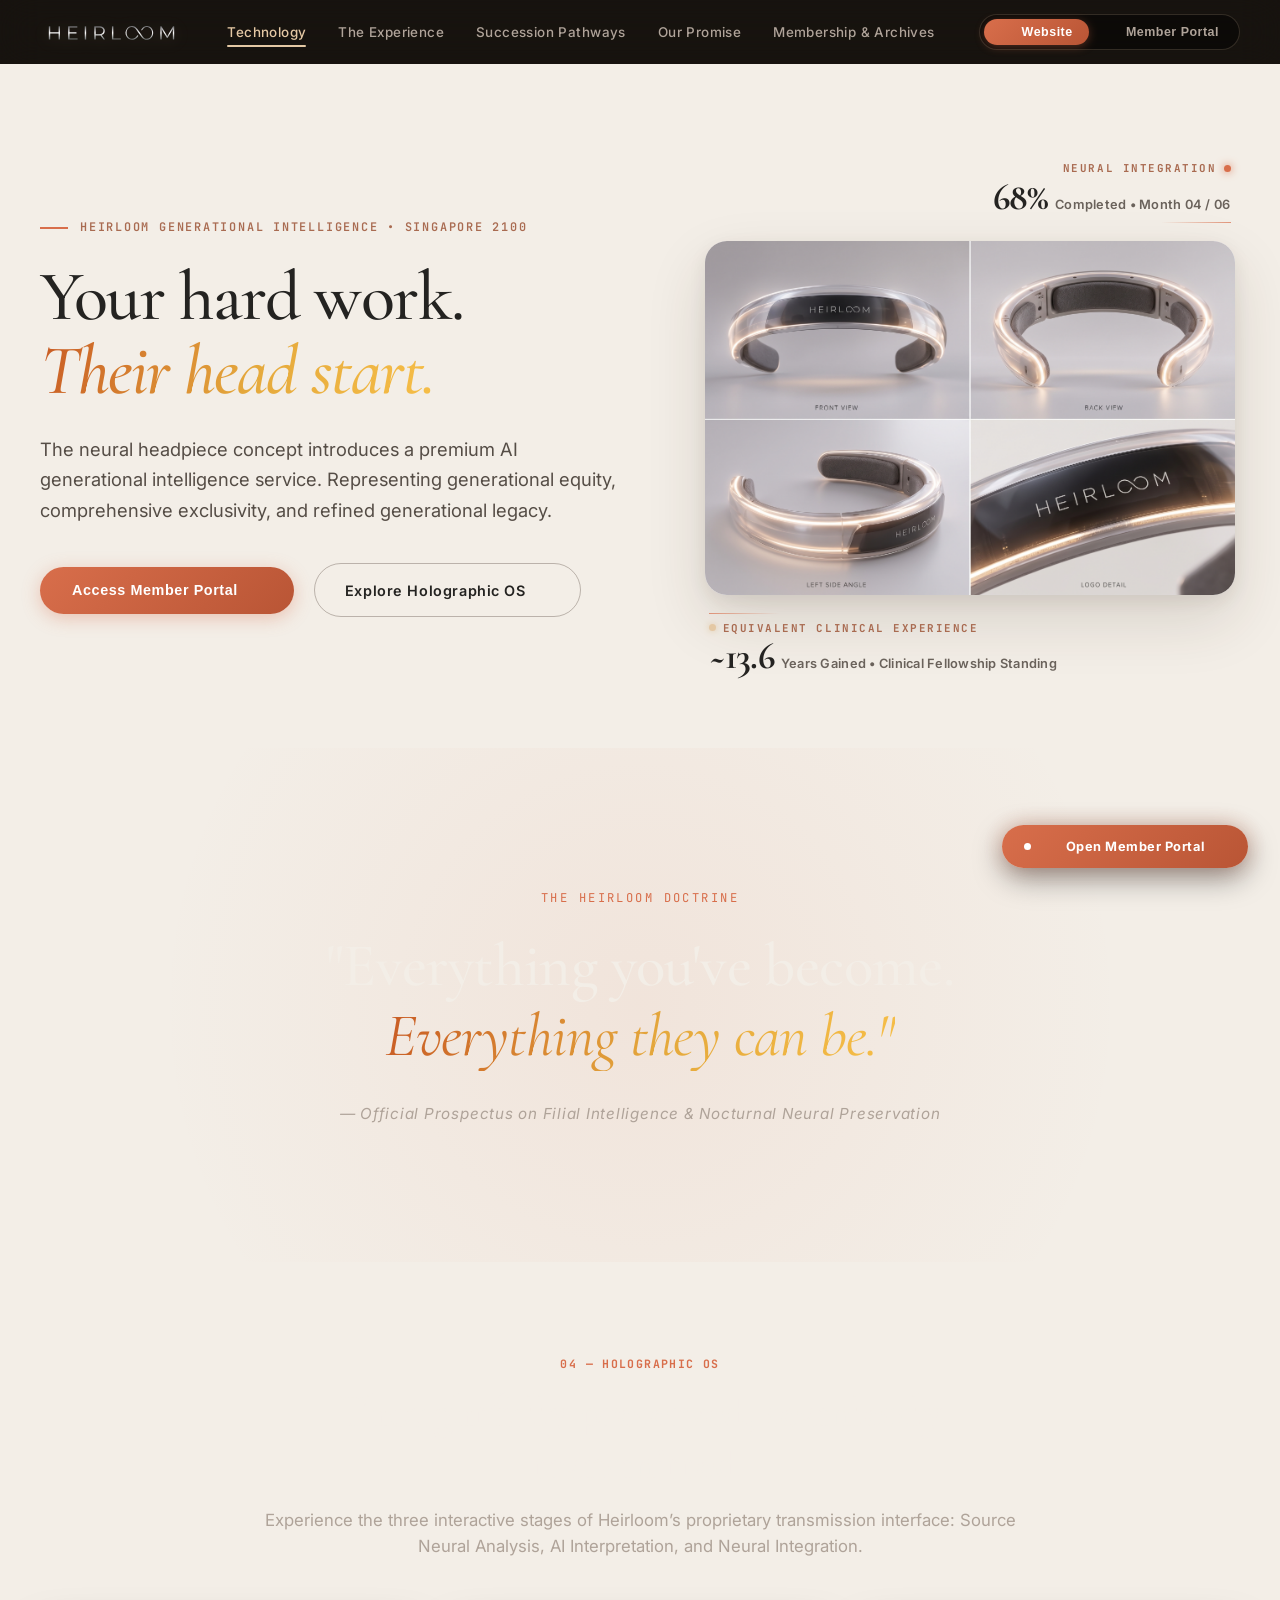
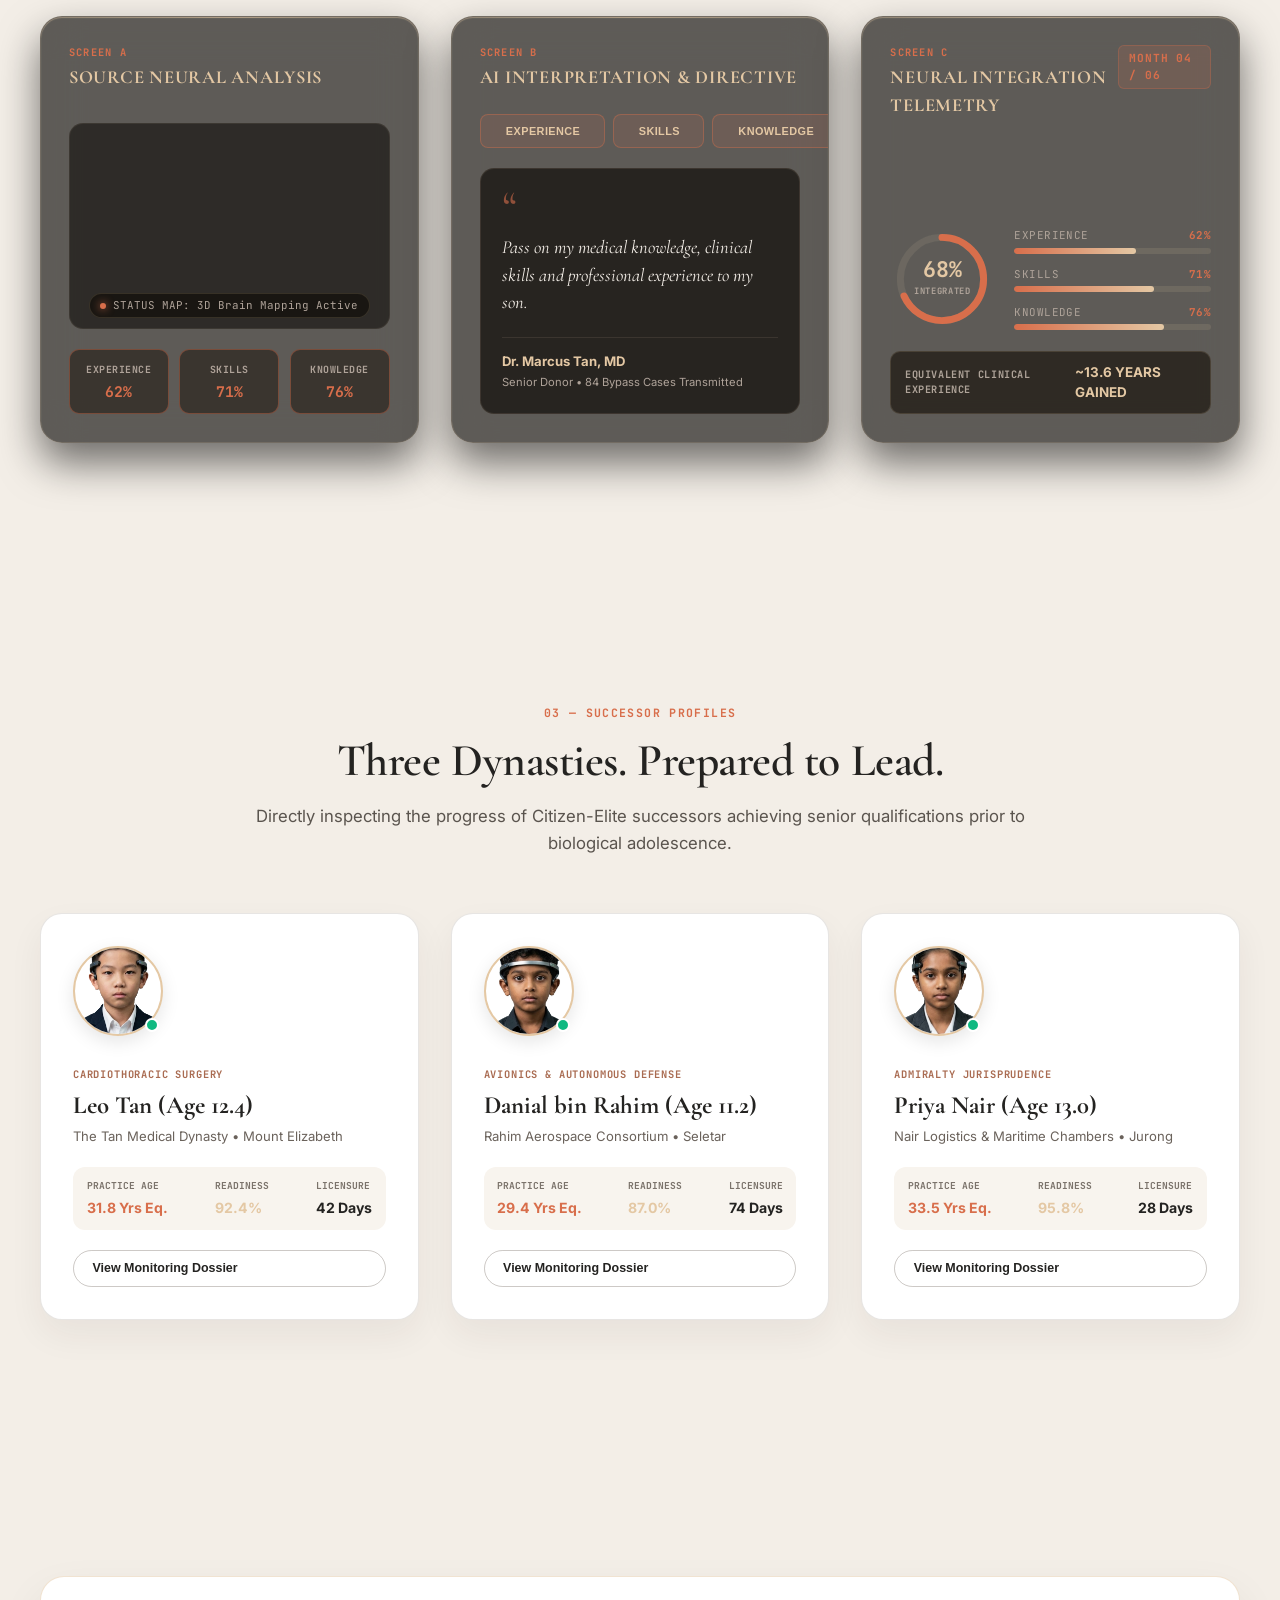
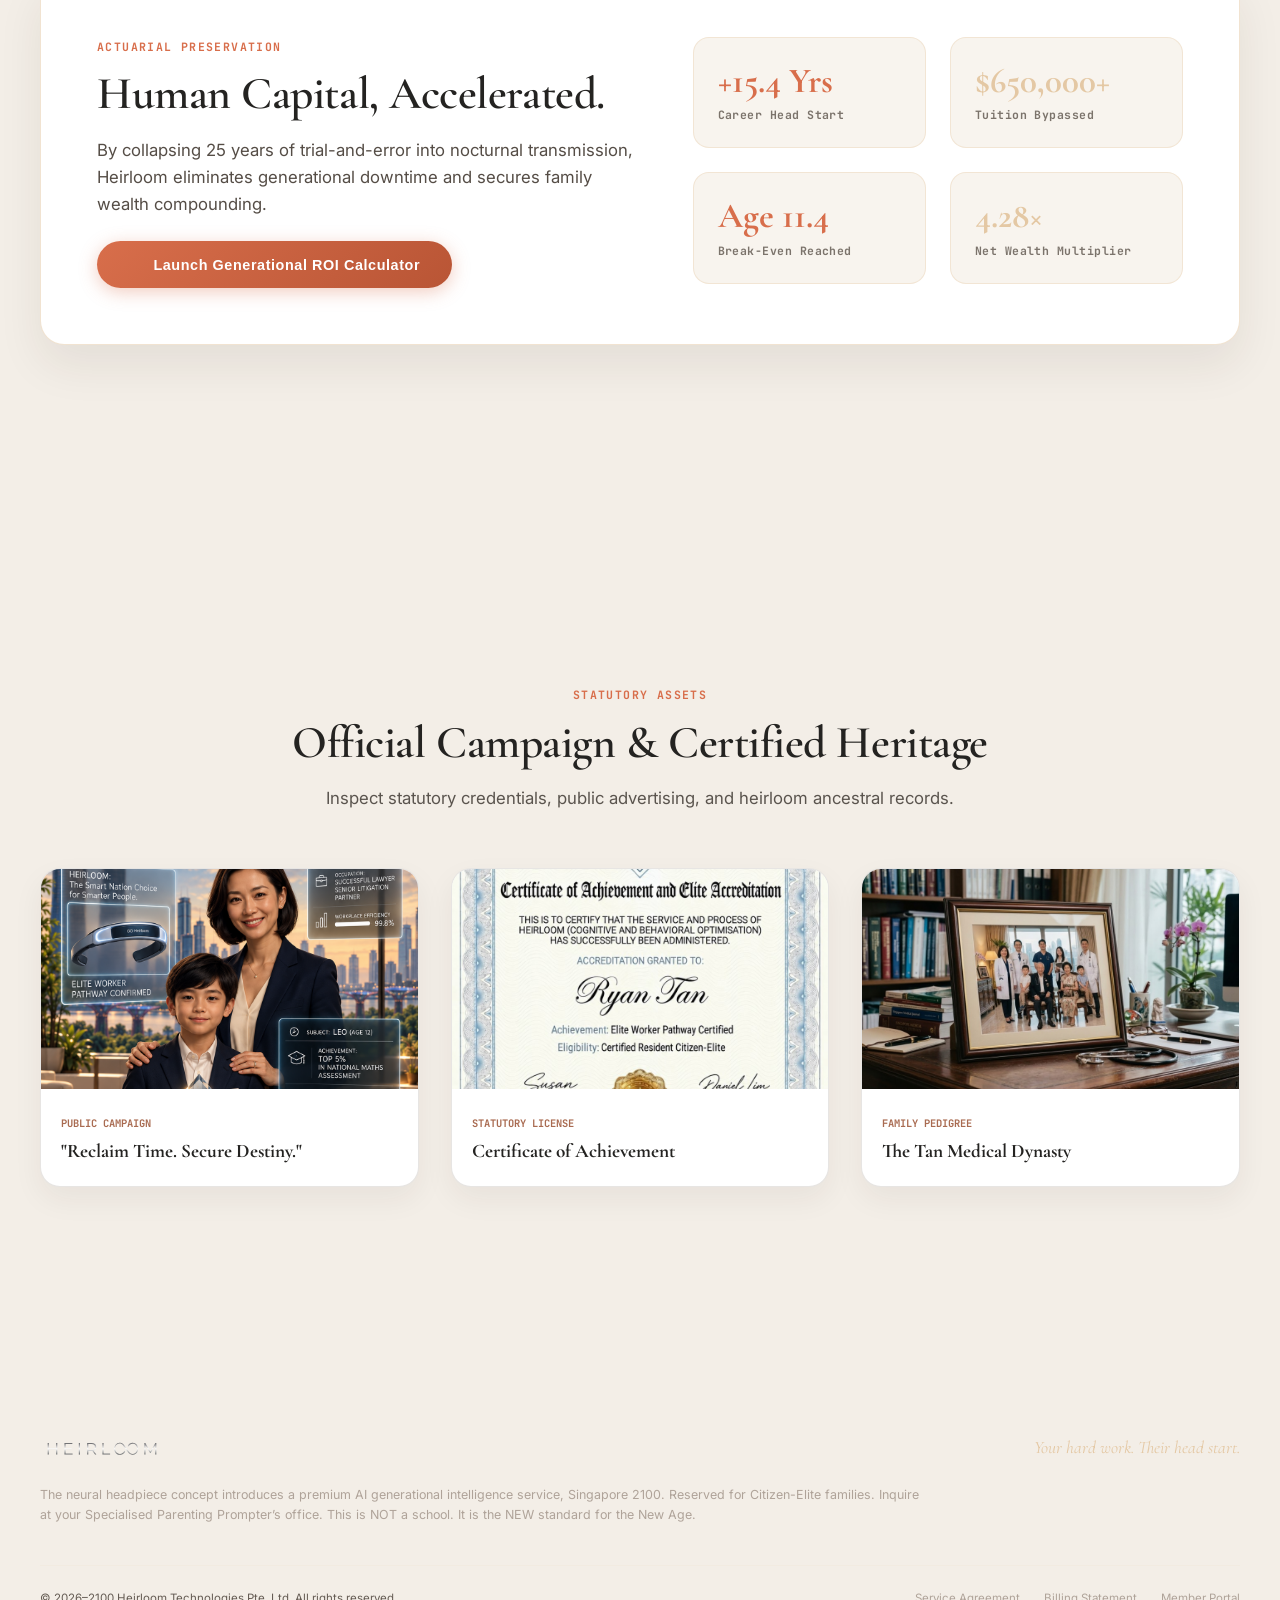
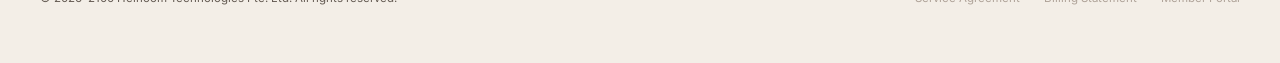
==== commit e0b55e2e: "wasd" ====
--- a/index.html
+++ b/index.html
@@ -31,7 +31,7 @@
         <a href="#hero-website" class="brand-link" id="navLogoBtn" title="Heirloom Generational Intelligence">
           <img src="assets/heirloom_logo.svg" alt="HEIRLOOM" class="brand-svg-logo">
         </a>
-        <span class="status-pill verified" id="brandStatusBadge">
+        <span class="status-pill verified" id="brandStatusBadge" style="display: none;">
           <i data-lucide="shield-check" class="icon-xs"></i> CITIZEN-ELITE TIER
         </span>
       </div>
@@ -94,7 +94,7 @@
   <div id="view-website" class="website-page-view">
     
     <!-- HERO SECTION (MATCHING MOODBOARD 05 WEBSITE HOMEPAGE) -->
-    <section id="hero-website" class="website-hero-section">
+    <section id="hero-website" class="website-hero-section" data-theme="light" data-bg="#F3EEE7">
       <div class="website-hero-content">
         <div class="editorial-eyebrow gsap-hero">
           <span class="eyebrow-accent"></span>
@@ -122,26 +122,45 @@
         </div>
       </div>
 
-      <!-- HERO DEVICE SHOWCASE (PRODUCT APPLICATION 06) -->
-      <div class="website-hero-visual gsap-hero">
-        <div class="device-pedestal-card">
-          <img src="assets/aura2_full.jpg" alt="Heirloom Synapse-V Headpiece" class="device-hero-img">
-          
-          <div class="device-floating-tag tag-top">
-            <span class="tag-label">NEURAL INTEGRATION</span>
-            <strong class="tag-val text-amber">68% Completed • Month 04 / 06</strong>
-          </div>
-
-          <div class="device-floating-tag tag-bottom">
-            <span class="tag-label">EQUIVALENT CLINICAL EXPERIENCE</span>
-            <strong class="tag-val text-champagne">~13.6 Years Gained</strong>
+      <!-- HERO DEVICE SHOWCASE (APPLE-STYLE EDGE-FOLLOWING ANNOTATIONS — PRECISE ALIGNMENT) -->
+      <div class="website-hero-visual gsap-hero" id="heroVisualStage">
+        <div class="device-stage-wrapper" id="deviceStageWrapper">
+          <!-- Top-Shelf Edge Annotation: Right-Aligned Completely Above Frame -->
+          <div class="edge-annotation top-shelf">
+            <div class="ea-eyebrow">
+              <span>NEURAL INTEGRATION</span>
+              <span class="ea-dot amber-pulse"></span>
+            </div>
+            <div class="ea-metric">
+              <span class="ea-stat" id="heroStatIntegration">68%</span>
+              <span class="ea-label">Completed &bull; Month 04 / 06</span>
+            </div>
+            <div class="ea-hairline-right"></div>
+          </div>
+
+          <!-- Product Image Frame (Borderless, Floating) -->
+          <div class="device-image-frame" id="heroDeviceFrame">
+            <img src="assets/aura2_full.jpg" alt="Heirloom Synapse-V Headpiece" class="device-hero-img">
+          </div>
+
+          <!-- Bottom-Shelf Edge Annotation: Left-Aligned Completely Below Frame -->
+          <div class="edge-annotation bottom-shelf">
+            <div class="ea-hairline-left"></div>
+            <div class="ea-eyebrow">
+              <span class="ea-dot champagne"></span>
+              <span>EQUIVALENT CLINICAL EXPERIENCE</span>
+            </div>
+            <div class="ea-metric">
+              <span class="ea-stat" id="heroStatEquivExp">~13.6</span>
+              <span class="ea-label">Years Gained &bull; Clinical Fellowship Standing</span>
+            </div>
           </div>
         </div>
       </div>
     </section>
 
     <!-- EDITORIAL BANNER: "EVERYTHING YOU'VE BECOME" (MOODBOARD 02) -->
-    <section class="editorial-quote-banner">
+    <section class="editorial-quote-banner" data-theme="dark" data-bg="#17130F">
       <div class="quote-inner-container gsap-reveal">
         <span class="quote-kicker">THE HEIRLOOM DOCTRINE</span>
         <h2 class="editorial-display-heading">
@@ -155,7 +174,7 @@
     </section>
 
     <!-- SECTION: 04 — HOLOGRAPHIC OS SHOWCASE (PREVIEW IN WEBSITE) -->
-    <section id="section-holo-os" class="holo-os-section">
+    <section id="section-holo-os" class="holo-os-section" data-theme="dark" data-bg="#17130F">
       <div class="section-container">
         <div class="section-header-centered gsap-reveal">
           <span class="section-badge-amber">04 — HOLOGRAPHIC OS</span>
@@ -314,7 +333,7 @@
     </section>
 
     <!-- SECTION: 3 SUCCESSION PATHWAYS -->
-    <section id="section-pathways" class="pathways-section">
+    <section id="section-pathways" class="pathways-section" data-theme="light" data-bg="#F3EEE7">
       <div class="section-container">
         <div class="section-header-centered gsap-reveal">
           <span class="section-badge-amber">03 — SUCCESSOR PROFILES</span>
@@ -428,7 +447,7 @@
     </section>
 
     <!-- SECTION: ACTUARIAL FORMULA & PRESERVATION YIELD -->
-    <section id="section-actuarial" class="actuarial-section">
+    <section id="section-actuarial" class="actuarial-section" data-theme="light" data-bg="#EAE3D6">
       <div class="section-container">
         <div class="actuarial-banner-grid gsap-reveal">
           <div class="abg-left">
@@ -466,7 +485,7 @@
     </section>
 
     <!-- SECTION: GALLERY & DOCUMENTATION -->
-    <section id="section-gallery" class="gallery-section">
+    <section id="section-gallery" class="gallery-section" data-theme="light" data-bg="#F3EEE7">
       <div class="section-container">
         <div class="section-header-centered gsap-reveal">
           <span class="section-badge-amber">STATUTORY ASSETS</span>
@@ -503,7 +522,7 @@
     </section>
 
     <!-- WEBSITE FOOTER -->
-    <footer class="website-footer">
+    <footer class="website-footer" data-theme="dark" data-bg="#17130F">
       <div class="footer-container">
         <div class="footer-top-row">
           <img src="assets/heirloom_logo.svg" alt="HEIRLOOM" class="footer-logo-img">
--- a/styles.css
+++ b/styles.css
@@ -97,18 +97,92 @@
 .icon-lg { width: 26px; height: 26px; }
 
 /* ==========================================================================
-   GLOBAL TOP BAR (DUAL-MODE PRESTIGE NAVIGATION)
+   GLOBAL TOP BAR (DUAL-MODE PRESTIGE NAVIGATION — APPLE ADAPTIVE THEME)
    ========================================================================== */
 .top-nav {
   position: sticky;
   top: 0;
   z-index: 500;
+  backdrop-filter: blur(20px);
+  -webkit-backdrop-filter: blur(20px);
+  padding: 0.85rem 2.5rem;
+  transition: background-color 0.5s cubic-bezier(0.25, 1, 0.5, 1),
+              border-color 0.5s cubic-bezier(0.25, 1, 0.5, 1),
+              box-shadow 0.5s cubic-bezier(0.25, 1, 0.5, 1);
+}
+
+/* Light Theme (Over Hero and Light Panels on Public Website) */
+.top-nav.nav-light {
+  background: rgba(243, 238, 231, 0.84);
+  border-bottom: 1px solid rgba(56, 40, 30, 0.08);
+  box-shadow: 0 4px 20px rgba(56, 40, 30, 0.03);
+}
+
+.top-nav.nav-light .brand-svg-logo {
+  filter: brightness(0.18) sepia(0.25) saturate(1.8);
+}
+
+.top-nav.nav-light .p-nav-link {
+  color: #6a625b;
+}
+
+.top-nav.nav-light .p-nav-link:hover,
+.top-nav.nav-light .p-nav-link.active {
+  color: var(--deep-charcoal);
+}
+
+.top-nav.nav-light .p-nav-link.active::after {
+  background: var(--warm-amber);
+}
+
+.top-nav.nav-light .view-mode-pill {
+  background: rgba(56, 40, 30, 0.06);
+  border: 1px solid rgba(56, 40, 30, 0.14);
+}
+
+.top-nav.nav-light .view-toggle-btn {
+  color: #6a625b;
+}
+
+.top-nav.nav-light .view-toggle-btn:hover {
+  color: var(--deep-charcoal);
+}
+
+/* Dark Theme (Over Dark Panels or in Member Portal) */
+.top-nav.nav-dark {
   background: rgba(23, 19, 15, 0.88);
-  backdrop-filter: blur(16px);
-  -webkit-backdrop-filter: blur(16px);
   border-bottom: 1px solid rgba(228, 200, 164, 0.12);
-  padding: 0.85rem 2.5rem;
-  transition: all 0.3s ease;
+  box-shadow: 0 8px 32px rgba(0, 0, 0, 0.4);
+}
+
+.top-nav.nav-dark .brand-svg-logo {
+  filter: drop-shadow(0 2px 8px rgba(228, 200, 164, 0.2));
+}
+
+.top-nav.nav-dark .p-nav-link {
+  color: var(--warm-grey);
+}
+
+.top-nav.nav-dark .p-nav-link:hover,
+.top-nav.nav-dark .p-nav-link.active {
+  color: var(--liquid-champagne);
+}
+
+.top-nav.nav-dark .p-nav-link.active::after {
+  background: var(--liquid-champagne);
+}
+
+.top-nav.nav-dark .view-mode-pill {
+  background: rgba(0, 0, 0, 0.45);
+  border: 1px solid rgba(228, 200, 164, 0.18);
+}
+
+.top-nav.nav-dark .view-toggle-btn {
+  color: var(--warm-grey);
+}
+
+.top-nav.nav-dark .view-toggle-btn:hover {
+  color: var(--pearl-white);
 }
 
 .nav-container {
@@ -322,6 +396,8 @@
   color: var(--deep-charcoal);
   min-height: 100vh;
   position: relative;
+  transition: background-color 0.5s cubic-bezier(0.25, 1, 0.5, 1),
+              color 0.5s cubic-bezier(0.25, 1, 0.5, 1);
 }
 
 /* Section Containers */
@@ -406,8 +482,19 @@
 
 .serif-italic-title {
   font-style: italic;
-  font-weight: 400;
-  color: var(--warm-amber);
+  font-weight: 500;
+  background: linear-gradient(110deg, #C85A24 0%, #E5A93C 28%, #F5BD47 50%, #D48B28 72%, #C85A24 100%);
+  background-size: 200% auto;
+  -webkit-background-clip: text;
+  -webkit-text-fill-color: transparent;
+  animation: liquidGoldShimmer 6s ease-in-out infinite;
+  display: inline-block;
+}
+
+@keyframes liquidGoldShimmer {
+  0% { background-position: 0% center; }
+  50% { background-position: 100% center; }
+  100% { background-position: 0% center; }
 }
 
 .website-hero-subtitle {
@@ -471,84 +558,187 @@
   background: rgba(56, 40, 30, 0.05);
 }
 
-/* Hero Device Pedestal */
+/* ==========================================================================
+   HERO DEVICE SHOWCASE: APPLE-STYLE EDGE-FOLLOWING TYPOGRAPHY (IMAGE 2 FIX)
+   Callouts docked cleanly above and below image frame (0% overlap)
+   ========================================================================== */
 .website-hero-visual {
   display: flex;
   justify-content: center;
-}
-
-.device-pedestal-card {
+  align-items: center;
   position: relative;
-  background: radial-gradient(circle at center, #ffffff 0%, #ebe3d8 100%);
-  border-radius: 28px;
-  padding: 2.5rem;
-  box-shadow: 0 25px 60px rgba(56, 40, 30, 0.14);
-  border: 1px solid rgba(228, 200, 164, 0.4);
-  max-width: 520px;
+  perspective: 1200px;
+}
+
+.device-stage-wrapper {
+  position: relative;
   width: 100%;
+  max-width: 530px;
+  display: flex;
+  flex-direction: column;
+  gap: 1.15rem;
+  transition: transform 0.25s cubic-bezier(0.25, 0.46, 0.45, 0.94);
+}
+
+.edge-annotation {
+  display: flex;
+  flex-direction: column;
+  width: 100%;
+  z-index: 10;
+  transition: transform 0.3s ease;
+}
+
+/* Top-Shelf Annotation: Right-Aligned Completely Above Frame */
+.edge-annotation.top-shelf {
+  align-items: flex-end;
+  text-align: right;
+  padding-right: 0.25rem;
+}
+
+.edge-annotation.top-shelf .ea-eyebrow {
+  display: flex;
+  align-items: center;
+  justify-content: flex-end;
+  gap: 0.45rem;
+  font-family: var(--font-mono);
+  font-size: 0.68rem;
+  font-weight: 700;
+  letter-spacing: 0.14em;
+  color: var(--muted-copper);
+  margin-bottom: 0.15rem;
+}
+
+.edge-annotation.top-shelf .ea-metric {
+  display: flex;
+  align-items: baseline;
+  justify-content: flex-end;
+  gap: 0.45rem;
+  flex-wrap: wrap;
+}
+
+.ea-hairline-right {
+  width: 70px;
+  height: 1px;
+  background: linear-gradient(270deg, var(--warm-amber), transparent);
+  margin-top: 0.35rem;
+  opacity: 0.7;
+}
+
+/* Bottom-Shelf Annotation: Left-Aligned Completely Below Frame */
+.edge-annotation.bottom-shelf {
+  align-items: flex-start;
+  text-align: left;
+  padding-left: 0.25rem;
+}
+
+.edge-annotation.bottom-shelf .ea-eyebrow {
+  display: flex;
+  align-items: center;
+  justify-content: flex-start;
+  gap: 0.45rem;
+  font-family: var(--font-mono);
+  font-size: 0.68rem;
+  font-weight: 700;
+  letter-spacing: 0.14em;
+  color: var(--muted-copper);
+  margin-bottom: 0.15rem;
+}
+
+.edge-annotation.bottom-shelf .ea-metric {
+  display: flex;
+  align-items: baseline;
+  justify-content: flex-start;
+  gap: 0.45rem;
+  flex-wrap: wrap;
+}
+
+.ea-hairline-left {
+  width: 70px;
+  height: 1px;
+  background: linear-gradient(90deg, var(--warm-amber), transparent);
+  margin-bottom: 0.35rem;
+  opacity: 0.7;
+}
+
+.ea-dot {
+  width: 7px;
+  height: 7px;
+  border-radius: 50%;
+  display: inline-block;
+}
+
+.ea-dot.amber-pulse {
+  background: var(--warm-amber);
+  box-shadow: 0 0 8px var(--warm-amber);
+  animation: pulseDot 2s infinite ease-in-out;
+}
+
+.ea-dot.champagne {
+  background: var(--liquid-champagne);
+  box-shadow: 0 0 6px var(--liquid-champagne);
+}
+
+.ea-stat {
+  font-family: var(--font-serif);
+  font-size: 2.35rem;
+  font-weight: 700;
+  color: var(--deep-charcoal);
+  line-height: 1;
+  letter-spacing: -0.02em;
+}
+
+.ea-label {
+  font-family: var(--font-sans);
+  font-size: 0.8rem;
+  font-weight: 600;
+  color: #6a625b;
+  letter-spacing: 0.02em;
+}
+
+.device-image-frame {
+  width: 100%;
+  border-radius: 22px;
+  overflow: hidden;
+  box-shadow: 0 25px 60px rgba(56, 40, 30, 0.14), 0 6px 18px rgba(56, 40, 30, 0.08);
+  background: #ffffff;
+  position: relative;
+  transition: transform 0.4s ease, box-shadow 0.4s ease;
+}
+
+.device-image-frame:hover {
+  transform: translateY(-4px) scale(1.015);
+  box-shadow: 0 35px 80px rgba(56, 40, 30, 0.2), 0 8px 22px rgba(56, 40, 30, 0.1);
 }
 
 .device-hero-img {
   width: 100%;
   height: auto;
-  border-radius: 18px;
   display: block;
   object-fit: cover;
-  box-shadow: 0 10px 30px rgba(0, 0, 0, 0.12);
-  transition: transform 0.4s ease;
-}
-
-.device-pedestal-card:hover .device-hero-img {
-  transform: scale(1.02);
-}
-
-.device-floating-tag {
-  position: absolute;
-  background: rgba(23, 19, 15, 0.88);
+}
+
+/* ==========================================================================
+   DYNAMIC UNIFIED BACKGROUND COLOR SHIFTING (IMAGE 1 FIX)
+   Every section is transparent so the entire page canvas smoothly shifts
+   ========================================================================== */
+.website-hero-section,
+.editorial-quote-banner,
+.holo-os-section,
+.pathways-section,
+.actuarial-section,
+.gallery-section,
+.website-footer {
+  background: transparent !important;
+  border: none !important;
+  box-shadow: none !important;
+}
+
+.editorial-quote-banner {
   color: var(--pearl-white);
-  padding: 0.75rem 1.15rem;
-  border-radius: 14px;
-  border: 1px solid rgba(228, 200, 164, 0.25);
-  box-shadow: 0 12px 30px rgba(0, 0, 0, 0.35);
-  backdrop-filter: blur(10px);
-  display: flex;
-  flex-direction: column;
-  gap: 0.2rem;
-  z-index: 10;
-}
-
-.device-floating-tag.tag-top {
-  top: 1rem;
-  right: -1rem;
-}
-
-.device-floating-tag.tag-bottom {
-  bottom: 1.5rem;
-  left: -1rem;
-}
-
-.tag-label {
-  font-family: var(--font-mono);
-  font-size: 0.65rem;
-  font-weight: 700;
-  letter-spacing: 0.08em;
-  color: var(--warm-grey);
-}
-
-.tag-val {
-  font-size: 0.88rem;
-  font-weight: 700;
-}
-
-/* EDITORIAL QUOTE BANNER ("EVERYTHING YOU'VE BECOME") */
-.editorial-quote-banner {
-  background-color: var(--obsidian);
-  color: var(--pearl-white);
-  padding: 7rem 2.5rem;
+  padding: 8.5rem 2.5rem;
   position: relative;
   overflow: hidden;
-  border-top: 1px solid rgba(228, 200, 164, 0.15);
-  border-bottom: 1px solid rgba(228, 200, 164, 0.15);
+  margin: 0;
 }
 
 .editorial-quote-banner::before {
@@ -587,8 +777,13 @@
 
 .serif-italic-gold {
   font-style: italic;
-  color: var(--liquid-champagne);
   font-weight: 400;
+  background: linear-gradient(110deg, #C85A24 0%, #E5A93C 28%, #F5BD47 50%, #D48B28 72%, #C85A24 100%);
+  background-size: 200% auto;
+  -webkit-background-clip: text;
+  -webkit-text-fill-color: transparent;
+  animation: liquidGoldShimmer 6s ease-in-out infinite;
+  display: inline-block;
 }
 
 .quote-author-credit {
@@ -994,7 +1189,8 @@
    03 — SUCCESSION PATHWAYS (PUBLIC WEBSITE)
    ========================================================================== */
 .pathways-section {
-  background-color: var(--pearl-white);
+  padding-top: 5rem;
+  position: relative;
 }
 
 .pathways-grid-3 {
@@ -1123,7 +1319,8 @@
    ACTUARIAL PRESERVATION & GALLERY (PUBLIC WEBSITE)
    ========================================================================== */
 .actuarial-section {
-  background: #ebe4d8;
+  padding: 5rem 0;
+  position: relative;
 }
 
 .actuarial-banner-grid {
@@ -1178,7 +1375,8 @@
 
 /* GALLERY SECTION */
 .gallery-section {
-  background: var(--pearl-white);
+  padding: 5rem 0;
+  position: relative;
 }
 
 .gallery-cards-row {
@@ -1240,10 +1438,10 @@
 
 /* WEBSITE FOOTER */
 .website-footer {
-  background: var(--obsidian);
   color: var(--pearl-white);
-  padding: 4.5rem 2.5rem 3rem 2.5rem;
-  border-top: 1px solid rgba(228, 200, 164, 0.15);
+  padding: 5rem 2.5rem 3.5rem 2.5rem;
+  margin-top: 0;
+  border: none;
 }
 
 .footer-container {
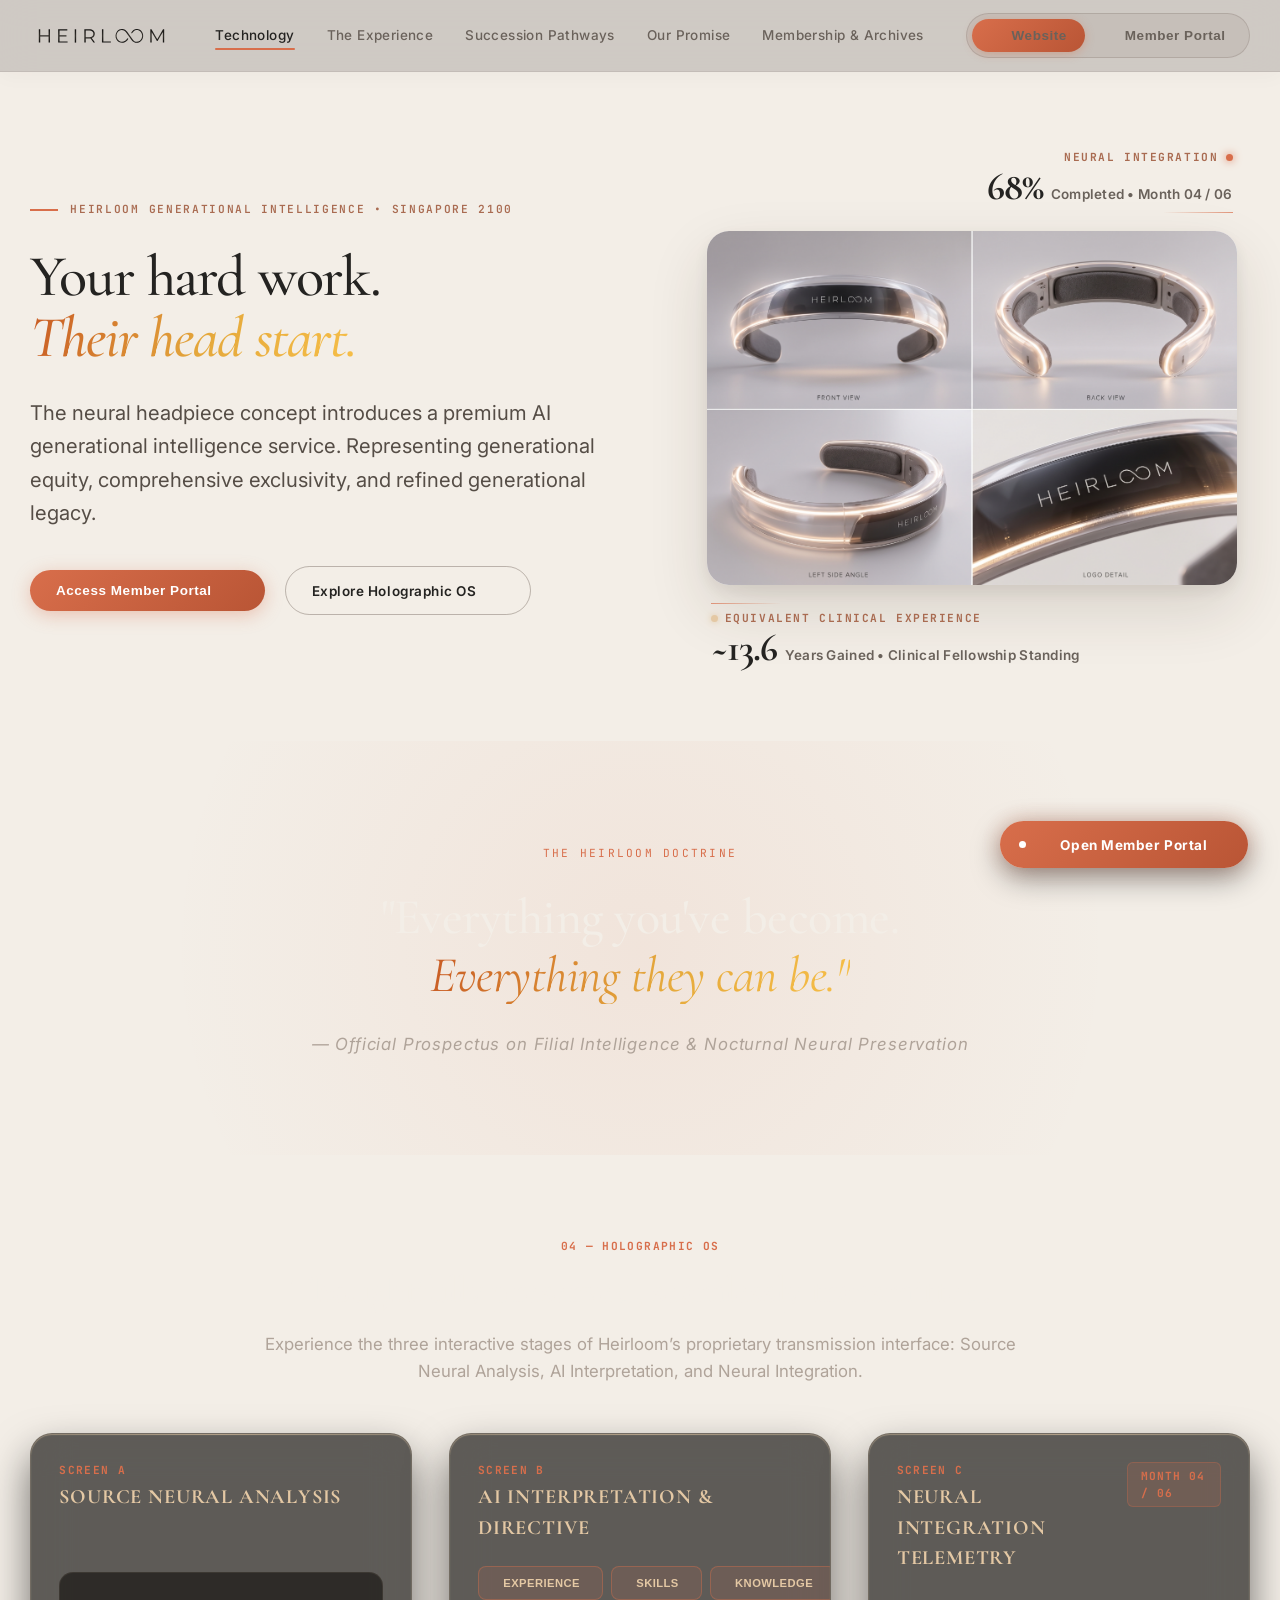
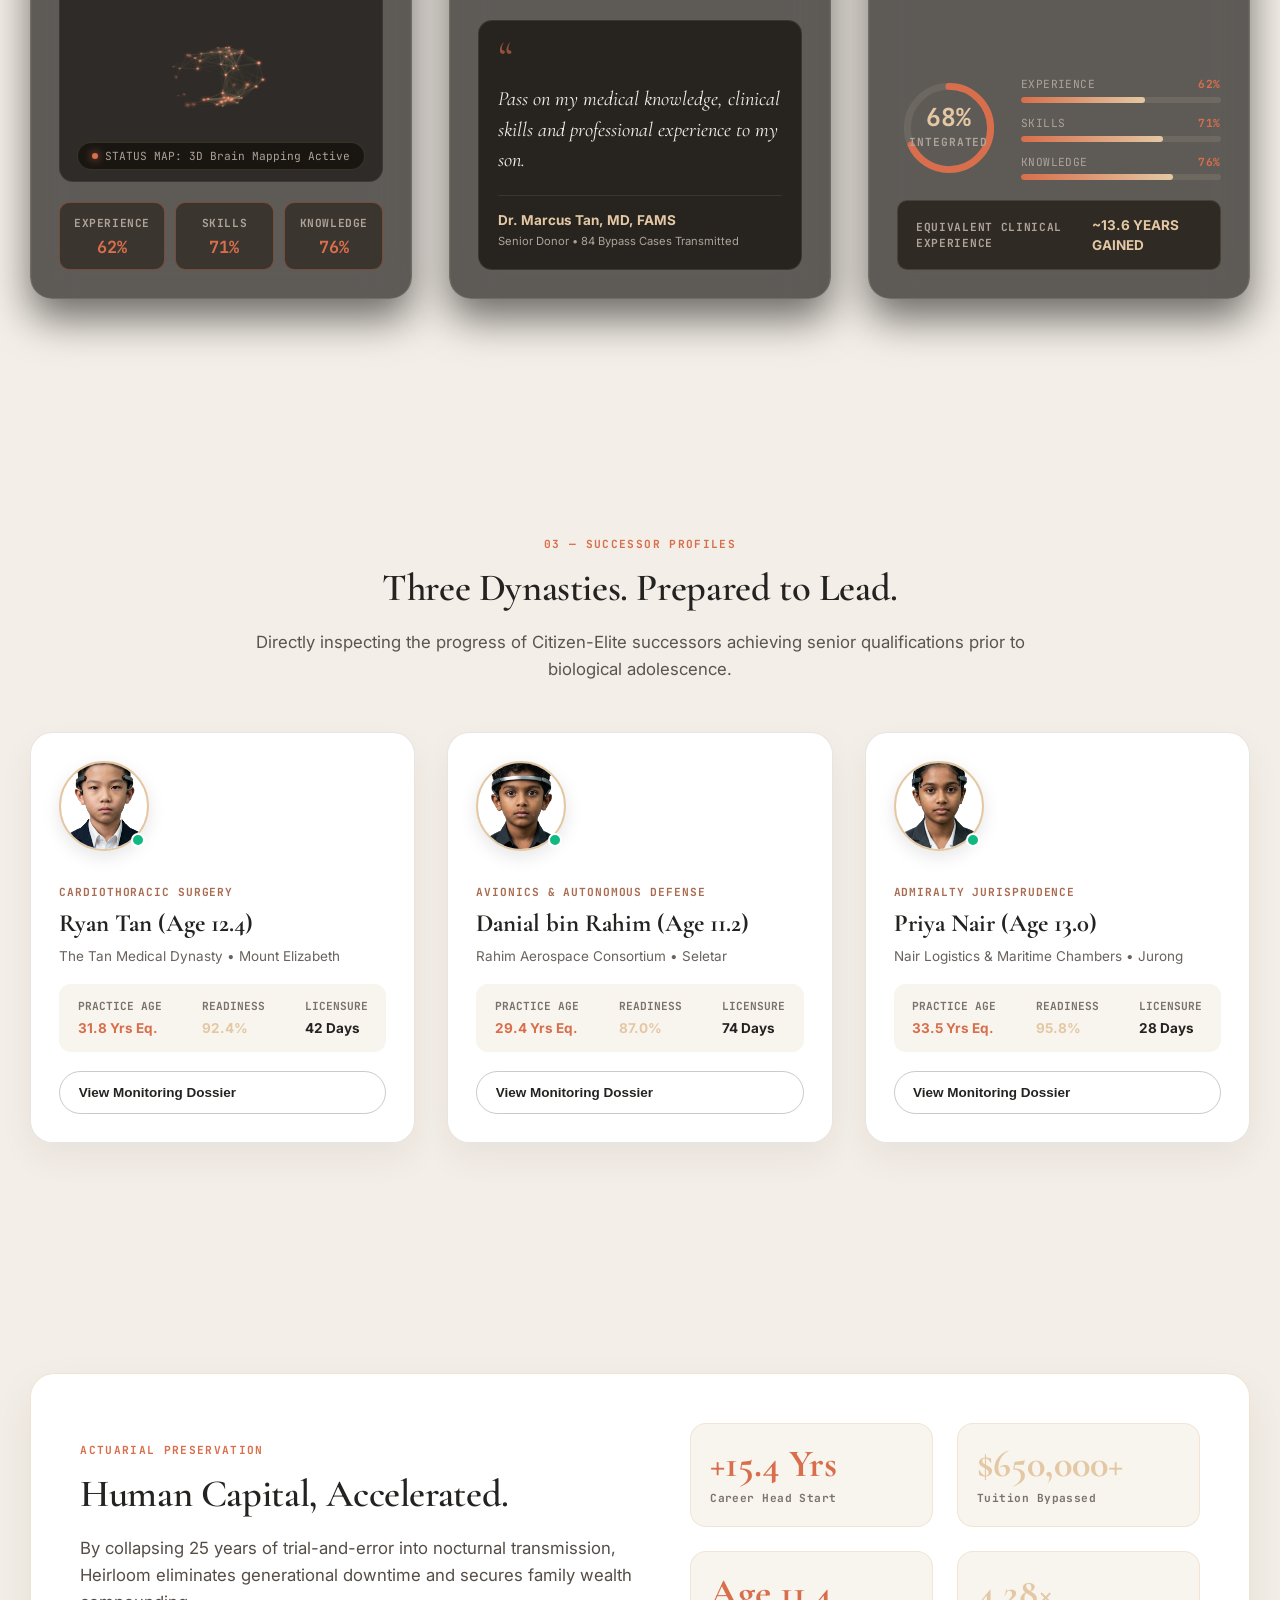
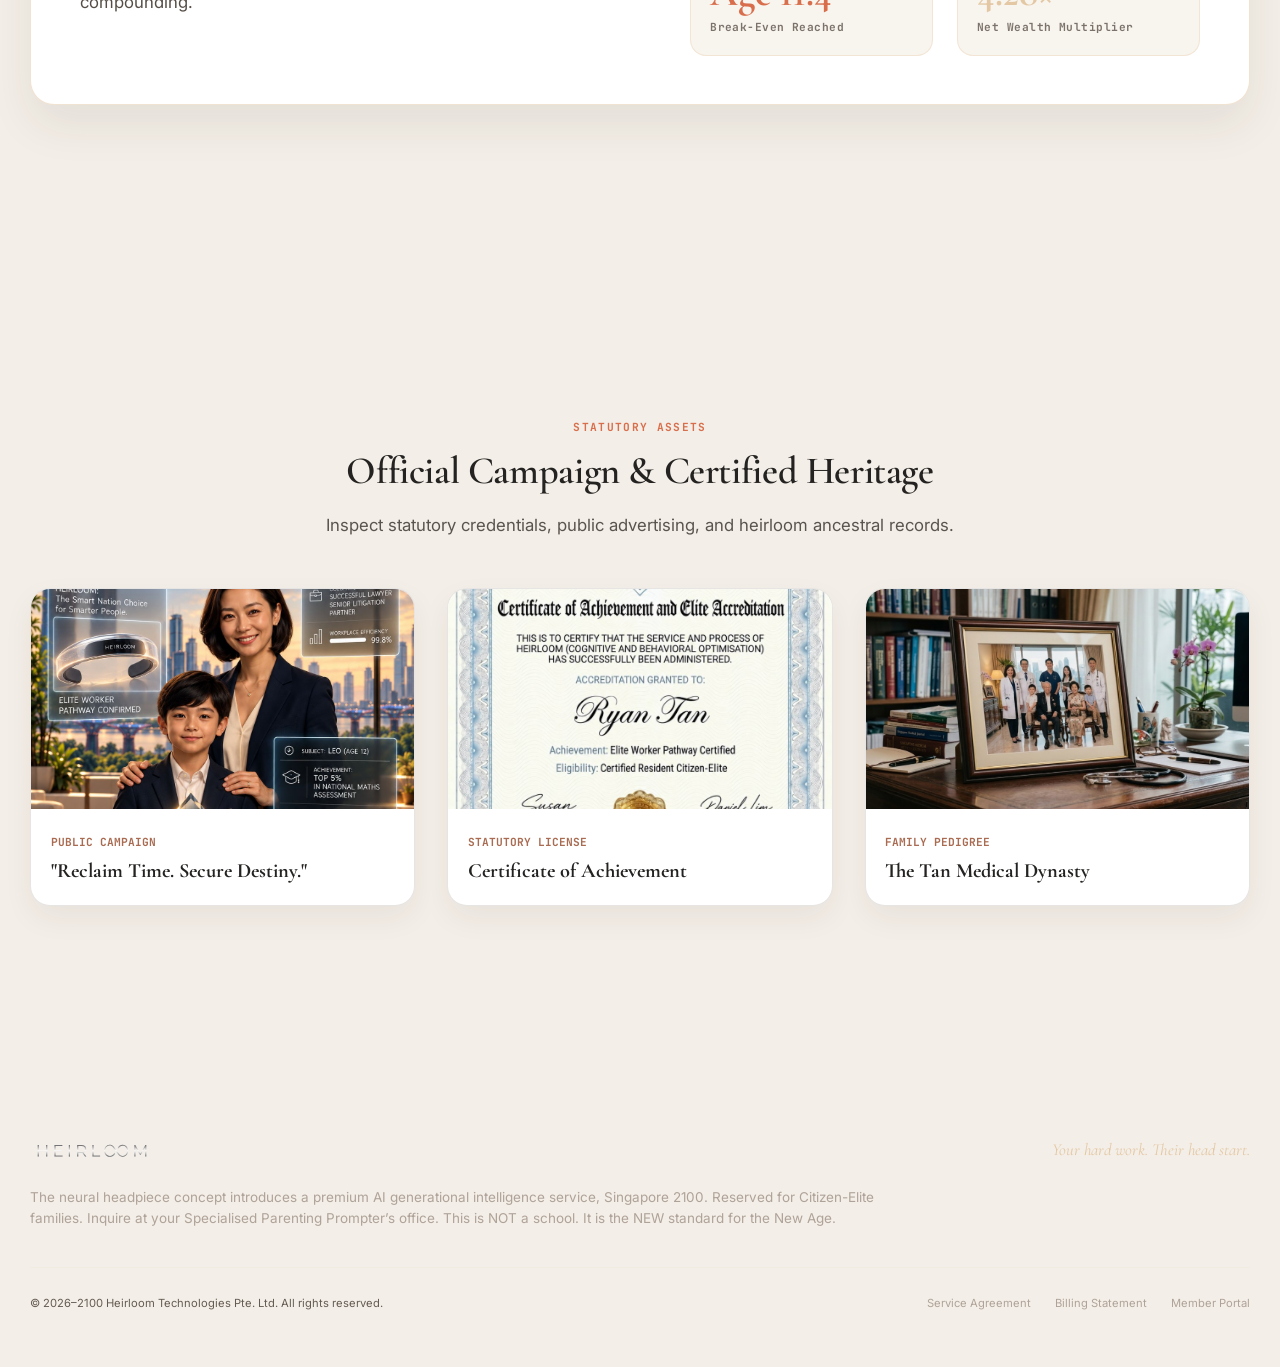
==== commit a38c3856: "w" ====
--- a/index.html
+++ b/index.html
@@ -56,7 +56,7 @@
         </div>
         <div class="pdr-recipient">
           <span class="pdr-role">RECIPIENT:</span>
-          <strong id="pdrRecipientName">Leo Tan (Age 12.4)</strong>
+          <strong id="pdrRecipientName">Ryan Tan (Age 12.4)</strong>
         </div>
       </div>
 
@@ -76,7 +76,7 @@
         <div class="subject-select-wrapper" id="headerSubjectWrapper" style="display: none;">
           <div class="custom-select-box">
             <select id="childSelector" class="subject-dropdown">
-              <option value="leo" selected>Leo Tan (Age 12.4) — Surgery</option>
+              <option value="ryan" selected>Ryan Tan (Age 12.4) — Surgery</option>
               <option value="danial">Danial bin Rahim (Age 11.2) — Avionics</option>
               <option value="priya">Priya Nair (Age 13.0) — Admiralty Law</option>
             </select>
@@ -344,15 +344,15 @@
         </div>
 
         <div class="pathways-grid-3">
-          <!-- Leo Tan -->
-          <div class="pathway-glass-card gsap-reveal" onclick="jumpToChildProfile('leo')">
+          <!-- Ryan Tan -->
+          <div class="pathway-glass-card gsap-reveal" onclick="jumpToChildProfile('ryan')">
             <div class="pgc-avatar-wrap">
-              <img src="assets/child_a_leo.png" alt="Leo Tan" class="pgc-avatar-img">
+              <img src="assets/child_a_leo.png" alt="Ryan Tan" class="pgc-avatar-img">
               <span class="pgc-status-beacon"></span>
             </div>
             <div class="pgc-info">
               <span class="pgc-category-tag">CARDIOTHORACIC SURGERY</span>
-              <h3 class="pgc-name">Leo Tan (Age 12.4)</h3>
+              <h3 class="pgc-name">Ryan Tan (Age 12.4)</h3>
               <p class="pgc-dynasty">The Tan Medical Dynasty • Mount Elizabeth</p>
               
               <div class="pgc-stats-strip">
@@ -456,10 +456,6 @@
             <p class="abg-text">
               By collapsing 25 years of trial-and-error into nocturnal transmission, Heirloom eliminates generational downtime and secures family wealth compounding.
             </p>
-            <button class="btn-amber-glow mt-4" onclick="switchView('portal', 'roi-calculator')">
-              <i data-lucide="calculator" class="icon-xs"></i>
-              <span>Launch Generational ROI Calculator</span>
-            </button>
           </div>
 
           <div class="abg-stats-quad">
@@ -494,8 +490,8 @@
         </div>
 
         <div class="gallery-cards-row gsap-reveal">
-          <div class="gallery-lux-card" onclick="openLightbox('assets/heirloom_campaign_new.png', 'National Transit Poster', 'Public transit campaign featuring Subject Elena (Age 38) and Subject Leo (Age 12).')">
-            <div class="glc-thumb-box"><img src="assets/heirloom_campaign_new.png" alt="Heirloom Campaign" class="glc-img"></div>
+          <div class="gallery-lux-card" onclick="openLightbox('assets/heirloomposternew.jpg', 'National Transit Poster: Reclaim Time. Secure Destiny.', 'Official Heirloom public campaign artwork celebrating generational acceleration.')">
+            <div class="glc-thumb-box"><img src="assets/heirloomposternew.jpg" alt="Heirloom National Campaign Poster" class="glc-img"></div>
             <div class="glc-meta">
               <span class="glc-tag">PUBLIC CAMPAIGN</span>
               <h4 class="glc-title">"Reclaim Time. Secure Destiny."</h4>
@@ -593,14 +589,6 @@
             </div>
           </button>
 
-          <button class="nav-item" data-tab="roi-calculator">
-            <i data-lucide="trending-up"></i>
-            <div class="nav-text">
-              <span class="nav-title">Generational ROI Yield</span>
-              <span class="nav-sub">Break-Even & Wealth Capital</span>
-            </div>
-          </button>
-
           <button class="nav-item" data-tab="certifications">
             <i data-lucide="scroll"></i>
             <div class="nav-text">
@@ -686,7 +674,7 @@
                 </div>
                 <div class="mph-person-meta">
                   <span class="mph-role-tag text-amber">RECIPIENT SUCCESSOR</span>
-                  <h3 class="mph-name" id="mphRecipientName">Leo Tan (Age 12.4)</h3>
+                  <h3 class="mph-name" id="mphRecipientName">Ryan Tan (Age 12.4)</h3>
                   <span class="mph-detail" id="mphRecipientRole">MOH Class B Surgical Fellow Candidate</span>
                 </div>
               </div>
@@ -886,7 +874,7 @@
               <div class="profile-header-strip">
                 <div>
                   <div class="title-row">
-                    <h2 class="child-full-name" id="childName">Leo Tan (陈宇航)</h2>
+                    <h2 class="child-full-name" id="childName">Ryan Tan (陈宇航)</h2>
                     <span class="tag-elite" id="childPathwayTag">CARDIOTHORACIC SURGICAL PATHWAY</span>
                   </div>
                   <p class="child-sub-creed" id="childDynastyLineage">3rd-Generation Successor to The Tan Medical Dynasty</p>
@@ -930,7 +918,7 @@
                   <span class="badge-status-high">OPTIMAL VOCATIONAL ALIGNMENT</span>
                 </div>
                 <p class="mindset-quote" id="childVoiceQuote">
-                  "Leo views surgical diligence as the natural expression of filial gratitude. Frequently reminds peers on the morning commute: 'We have a legacy to maintain!' No external coercion detected; ambition is entirely self-motivated."
+                  "Ryan views surgical diligence as the natural expression of filial gratitude. Frequently reminds peers on the morning commute: 'We have a legacy to maintain!' No external coercion detected; ambition is entirely self-motivated."
                 </p>
                 <div class="mindset-meta-row">
                   <span><strong>Specialized Parenting Prompter:</strong> ELARA (Advisory Firm: Tan & Partners Family Office)</span>
@@ -986,129 +974,7 @@
           </div>
         </section>
 
-        <!-- ================= PORTAL TAB 2: GENERATIONAL ROI YIELD ================= -->
-        <section id="tab-roi-calculator" class="view-panel">
-          <div class="section-banner-roi">
-            <div class="roi-intro">
-              <div class="roi-badge"><i data-lucide="calculator" class="icon-xs"></i> ACTUARIAL WEALTH FORMULA</div>
-              <h2 class="roi-headline">Generational Succession ROI & Capital Preservation</h2>
-              <p class="roi-desc">
-                Heirloom shifts child development from a 25-year financial liability into a compressed, high-yielding generational asset.
-              </p>
-            </div>
-            <div class="roi-quick-badge">
-              <span class="big-kpi text-amber" id="kpiBreakEvenAge">AGE 11.4</span>
-              <span class="sub-kpi">INVESTMENT BREAK-EVEN ACHIEVED</span>
-            </div>
-          </div>
-
-          <div class="dashboard-grid-2">
-            <!-- Controls -->
-            <div class="dashboard-panel-card interactive-form-panel">
-              <div class="panel-header">
-                <div class="panel-title-cluster">
-                  <i data-lucide="sliders" class="panel-icon text-amber"></i>
-                  <div>
-                    <h3 class="panel-title">Actuarial Parameter Tuning</h3>
-                    <p class="panel-subtitle">Simulate variables for <span class="text-amber" id="roiChildName">Leo</span></p>
-                  </div>
-                </div>
-                <button id="resetRoiBtn" class="pill-btn-sm">RESET DEFAULTS</button>
-              </div>
-
-              <div class="sliders-list">
-                <div class="slider-group">
-                  <div class="slider-meta">
-                    <label class="slider-label">Cumulative Heirloom Investment</label>
-                    <span class="slider-display" id="valInvestment">$380,000 SGD</span>
-                  </div>
-                  <input type="range" id="inputInvestment" min="150000" max="800000" step="10000" value="380000" class="custom-range">
-                </div>
-
-                <div class="slider-group">
-                  <div class="slider-meta">
-                    <label class="slider-label">Professional Practice Commencement Age</label>
-                    <span class="slider-display" id="valPracticeAge">Age 12.6</span>
-                  </div>
-                  <input type="range" id="inputPracticeAge" min="10.5" max="18.0" step="0.1" value="12.6" class="custom-range">
-                </div>
-
-                <div class="slider-group">
-                  <div class="slider-meta">
-                    <label class="slider-label">Initial Annual Successor Billings</label>
-                    <span class="slider-display" id="valStartingSalary">$260,000 SGD/yr</span>
-                  </div>
-                  <input type="range" id="inputStartingSalary" min="120000" max="600000" step="10000" value="260000" class="custom-range">
-                </div>
-
-                <div class="slider-group">
-                  <div class="slider-meta">
-                    <label class="slider-label">Traditional Elite Tuition Bypassed</label>
-                    <span class="slider-display" id="valTuitionSaved">$650,000 SGD</span>
-                  </div>
-                  <input type="range" id="inputTuitionSaved" min="200000" max="1200000" step="25000" value="650000" class="custom-range">
-                </div>
-              </div>
-
-              <div class="toggle-cluster">
-                <label class="toggle-card">
-                  <input type="checkbox" id="toggleInflation" checked>
-                  <div class="toggle-custom"></div>
-                  <div class="toggle-text">
-                    <span class="toggle-title">Compound Generational Trust Growth (5.5% CAGR)</span>
-                    <span class="toggle-desc">Reinvest early career billings into family sovereign trusts immediately.</span>
-                  </div>
-                </label>
-                <label class="toggle-card">
-                  <input type="checkbox" id="toggleSocialPrestige" checked>
-                  <div class="toggle-custom"></div>
-                  <div class="toggle-text">
-                    <span class="toggle-title">Family Goodwill Premium (+20%)</span>
-                    <span class="toggle-desc">Retain hereditary client roster with zero downtime between generations.</span>
-                  </div>
-                </label>
-              </div>
-            </div>
-
-            <!-- Readout Chart -->
-            <div class="dashboard-panel-card roi-readout-card">
-              <div class="panel-header">
-                <div class="panel-title-cluster">
-                  <i data-lucide="pie-chart" class="panel-icon text-champagne"></i>
-                  <div>
-                    <h3 class="panel-title">Succession Capital Accretion</h3>
-                    <p class="panel-subtitle">Financial comparison over 20-year horizon</p>
-                  </div>
-                </div>
-                <span class="status-pill verified">ACTUARIALLY AUDITED</span>
-              </div>
-
-              <div class="roi-pillar-grid">
-                <div class="roi-pillar">
-                  <span class="pillar-title">YEARS GAINED</span>
-                  <span class="pillar-big text-amber" id="statYearsGained">+14.4 Yrs</span>
-                  <span class="pillar-sub">vs. Traditional Track</span>
-                </div>
-                <div class="roi-pillar">
-                  <span class="pillar-title">WEALTH MULTIPLIER</span>
-                  <span class="pillar-big text-champagne" id="statWealthMultiplier">4.28×</span>
-                  <span class="pillar-sub">Over standard model</span>
-                </div>
-                <div class="roi-pillar">
-                  <span class="pillar-title">NET GAIN BY AGE 30</span>
-                  <span class="pillar-big text-emerald" id="statTotalNetGain">$4,820,000 SGD</span>
-                  <span class="pillar-sub">Amortized surplus</span>
-                </div>
-              </div>
-
-              <div class="chart-container-roi">
-                <canvas id="roiComparisonChart"></canvas>
-              </div>
-            </div>
-          </div>
-        </section>
-
-        <!-- ================= PORTAL TAB 3: CAREER PATHWAY & LICENSURE ================= -->
+        <!-- ================= PORTAL TAB 2: CAREER PATHWAY & LICENSURE ================= -->
         <section id="tab-certifications" class="view-panel">
           <div class="cert-header-cluster">
             <div>
@@ -1117,7 +983,7 @@
                 <span class="tag-elite">STATUTORY LICENSURE</span>
               </div>
               <p class="section-sub">
-                Tracking official governmental and institutional certifications granted to <span class="text-amber" id="certChildName">Leo</span>.
+                Tracking official governmental and institutional certifications granted to <span class="text-amber" id="certChildName">Ryan</span>.
               </p>
             </div>
             <button id="viewOfficialCertBtn" class="btn-amber-glow">
@@ -1192,8 +1058,8 @@
 
           <div class="collateral-grid">
             <div class="collateral-card">
-              <div class="media-thumb-wrapper" onclick="openLightbox('assets/heirloom_campaign_new.png', 'National Transit Poster: Reclaim Time. Secure Destiny.', 'Featuring Subject Elena (Age 38) and Subject Leo (Age 12).')">
-                <img src="assets/heirloom_campaign_new.png" alt="Heirloom Poster" class="media-thumb">
+              <div class="media-thumb-wrapper" onclick="openLightbox('assets/heirloomposternew.jpg', 'National Transit Poster: Reclaim Time. Secure Destiny.', 'Official Heirloom national campaign artwork celebrating generational acceleration.')">
+                <img src="assets/heirloomposternew.jpg" alt="Heirloom National Campaign Poster" class="media-thumb">
                 <div class="media-zoom-overlay"><i data-lucide="maximize-2"></i><span>INSPECT CAMPAIGN POSTER</span></div>
               </div>
               <div class="collateral-info">
@@ -1203,15 +1069,15 @@
               </div>
             </div>
 
-            <div class="collateral-card">
-              <div class="media-thumb-wrapper" onclick="openLightbox('assets/heirloom_certificate.jpg', 'Certificate of Achievement', 'Official statutory credential verifying successful completion of cognitive and behavioral optimisation.')">
-                <img src="assets/heirloom_certificate.jpg" alt="Heirloom Certificate" class="media-thumb">
+            <div class="collateral-card" id="archivalCertCard">
+              <div class="media-thumb-wrapper" id="archivalCertWrapper" onclick="openCurrentCandidateCertLightbox()">
+                <img src="assets/heirloom_certificate_ryan.jpg" alt="Heirloom Certificate" class="media-thumb" id="archivalCertImg">
                 <div class="media-zoom-overlay"><i data-lucide="maximize-2"></i><span>INSPECT STATUTORY CERTIFICATE</span></div>
               </div>
               <div class="collateral-info">
                 <span class="collateral-tag champagne">ACCREDITATION</span>
-                <h4 class="collateral-title">Certificate of Achievement & Elite Accreditation</h4>
-                <p class="collateral-desc">Statutory license granted under National Intellectual Sovereignty framework.</p>
+                <h4 class="collateral-title" id="archivalCertTitle">Certificate of Achievement & Elite Accreditation</h4>
+                <p class="collateral-desc" id="archivalCertDesc">Statutory license granted under National Intellectual Sovereignty framework.</p>
               </div>
             </div>
 
@@ -1269,13 +1135,13 @@
     <div class="cert-modal-box">
       <button class="modal-close-btn" onclick="closeCertModal()"><i data-lucide="x"></i></button>
       <div class="cert-image-frame">
-        <img src="assets/heirloom_certificate.jpg" alt="Official Heirloom Certificate" class="cert-full-image">
+        <img src="assets/heirloom_certificate_ryan.jpg" alt="Official Heirloom Certificate" class="cert-full-image" id="certModalFullImg">
         <div class="cert-caption-ribbon">
           <div>
-            <h3 class="cert-modal-caption-title">OFFICIAL STATUTORY ACCREDITATION</h3>
-            <p class="cert-modal-caption-sub">Certificate of Achievement and Elite Accreditation — Republic of Singapore Resident Citizen-Elite Registry</p>
-          </div>
-          <button class="pill-btn-sm" onclick="openLightbox('assets/heirloom_certificate.jpg', 'Official Heirloom Accreditation Certificate', 'Verified statutory credential issued to the successor upon completing intellectual and procedural skill transmission.')">
+            <h3 class="cert-modal-caption-title" id="certModalCaptionTitle">OFFICIAL STATUTORY ACCREDITATION</h3>
+            <p class="cert-modal-caption-sub" id="certModalCaptionSub">Certificate of Achievement and Elite Accreditation — Republic of Singapore Resident Citizen-Elite Registry</p>
+          </div>
+          <button class="pill-btn-sm" id="certModalFullResBtn" onclick="openCurrentCandidateCertLightbox()">
             <i data-lucide="zoom-in" class="icon-xs"></i> FULL RESOLUTION
           </button>
         </div>
--- a/styles.css
+++ b/styles.css
@@ -39,6 +39,54 @@
   --font-serif: 'Cormorant Garamond', 'Cinzel', Georgia, serif;
   --font-sans: 'Inter', -apple-system, BlinkMacSystemFont, 'Segoe UI', Roboto, sans-serif;
   --font-mono: 'JetBrains Mono', monospace;
+  /* ==========================================================================
+     UTOPIA FLUID DESIGN SYSTEM (https://utopia.fyi/)
+     Viewport Min: 320px (Mobile) -> Max: 1920px (Widescreen)
+     All fluid scales use native CSS clamp() with rem intercept + vw slope
+     ========================================================================== */
+
+  /* Utopia Fluid Type Scale (Steps -2 through 7) */
+  --step--2: clamp(0.625rem, calc(0.6rem + 0.125vw), 0.75rem);       /* Micro meta, kicker badges: 10px -> 12px */
+  --step--1: clamp(0.75rem, calc(0.7188rem + 0.1563vw), 0.906rem);   /* Captions, labels, table meta: 12px -> 14.5px */
+  --step-0:  clamp(0.938rem, calc(0.9rem + 0.1875vw), 1.125rem);     /* Base body text, UI descriptions: 15px -> 18px */
+  --step-1:  clamp(1.063rem, calc(0.9938rem + 0.3438vw), 1.406rem);  /* Lead body, buttons, primary pills: 17px -> 22.5px */
+  --step-2:  clamp(1.25rem, calc(1.15rem + 0.5vw), 1.75rem);         /* Card titles, subheads, pathways: 20px -> 28px */
+  --step-3:  clamp(1.5rem, calc(1.35rem + 0.75vw), 2.25rem);         /* Major section subheadings, stats: 24px -> 36px */
+  --step-4:  clamp(1.75rem, calc(1.53rem + 1.1vw), 2.85rem);         /* Section titles, prominent headers: 28px -> 45.6px */
+  --step-5:  clamp(2.125rem, calc(1.79rem + 1.675vw), 3.8rem);       /* Editorial display headings: 34px -> 60.8px */
+  --step-6:  clamp(2.5rem, calc(2.12rem + 1.9vw), 4.4rem);           /* Hero display headline: 40px -> 70.4px */
+  --step-7:  clamp(2.875rem, calc(2.4rem + 2.375vw), 5.25rem);       /* Jumbo numerals & hero metrics: 46px -> 84px */
+
+  /* Utopia Fluid Space Scale (Multipliers on 16px -> 20px base) */
+  --space-3xs: clamp(0.25rem, calc(0.2375rem + 0.0625vw), 0.313rem); /* 4px -> 5px */
+  --space-2xs: clamp(0.5rem, calc(0.475rem + 0.125vw), 0.625rem);    /* 8px -> 10px */
+  --space-xs:  clamp(0.75rem, calc(0.7125rem + 0.1875vw), 0.938rem);  /* 12px -> 15px */
+  --space-s:   clamp(1rem, calc(0.95rem + 0.25vw), 1.25rem);         /* 16px -> 20px */
+  --space-m:   clamp(1.5rem, calc(1.425rem + 0.375vw), 1.875rem);     /* 24px -> 30px */
+  --space-l:   clamp(2rem, calc(1.9rem + 0.5vw), 2.5rem);             /* 32px -> 40px */
+  --space-xl:  clamp(3rem, calc(2.85rem + 0.75vw), 3.75rem);          /* 48px -> 60px */
+  --space-2xl: clamp(4rem, calc(3.8rem + 1vw), 5rem);                /* 64px -> 80px */
+  --space-3xl: clamp(6rem, calc(5.7rem + 1.5vw), 7.5rem);            /* 96px -> 120px */
+
+  /* Utopia Fluid Space Pairs (One-up and custom interpolation) */
+  --space-3xs-2xs: clamp(0.25rem, calc(0.175rem + 0.375vw), 0.625rem);
+  --space-2xs-xs:  clamp(0.5rem, calc(0.4125rem + 0.4375vw), 0.938rem);
+  --space-xs-s:    clamp(0.75rem, calc(0.65rem + 0.5vw), 1.25rem);
+  --space-s-m:     clamp(1rem, calc(0.825rem + 0.875vw), 1.875rem);
+  --space-m-l:     clamp(1.5rem, calc(1.3rem + 1vw), 2.5rem);
+  --space-l-xl:    clamp(2rem, calc(1.65rem + 1.75vw), 3.75rem);
+  --space-xl-2xl:  clamp(3rem, calc(2.6rem + 2vw), 5rem);
+  --space-2xl-3xl: clamp(4rem, calc(3.3rem + 3.5vw), 7.5rem);
+
+  /* Utopia Fluid Component Layout Tokens */
+  --space-gutter:         clamp(1rem, calc(0.7rem + 1.5vw), 2.5rem);         /* Page margin inline padding: 16px -> 40px */
+  --space-section-block:  clamp(3rem, calc(2.4rem + 3vw), 6rem);             /* Vertical section padding: 48px -> 96px */
+  --space-section-gap:    clamp(2rem, calc(1.6rem + 2vw), 4rem);             /* Grid hero/section gaps: 32px -> 64px */
+  --space-card-pad:       clamp(1rem, calc(0.75rem + 1.25vw), 2.25rem);      /* Acrylic & dossier card padding: 16px -> 36px */
+  --space-card-pad-sm:    clamp(0.75rem, calc(0.6rem + 0.75vw), 1.5rem);     /* Tile & compact card padding: 12px -> 24px */
+  --space-btn-block:      clamp(0.625rem, calc(0.5625rem + 0.325vw), 0.95rem);/* Button padding-block: 10px -> 15.2px */
+  --space-btn-inline:     clamp(1rem, calc(0.8rem + 1vw), 2rem);             /* Button padding-inline: 16px -> 32px */
+  --space-nav-block:      clamp(0.75rem, calc(0.725rem + 0.125vw), 0.875rem);/* Top nav padding-block: 12px -> 14px */
 }
 
 /* --------------------------------------------------------------------------
@@ -105,7 +153,7 @@
   z-index: 500;
   backdrop-filter: blur(20px);
   -webkit-backdrop-filter: blur(20px);
-  padding: 0.85rem 2.5rem;
+  padding: var(--space-nav-block) var(--space-gutter);
   transition: background-color 0.5s cubic-bezier(0.25, 1, 0.5, 1),
               border-color 0.5s cubic-bezier(0.25, 1, 0.5, 1),
               box-shadow 0.5s cubic-bezier(0.25, 1, 0.5, 1);
@@ -222,10 +270,10 @@
   display: inline-flex;
   align-items: center;
   gap: 0.4rem;
-  font-size: 0.7rem;
+  font-size: var(--step--2);
   font-weight: 700;
   letter-spacing: 0.08em;
-  padding: 0.3rem 0.75rem;
+  padding: var(--space-3xs) var(--space-xs);
   border-radius: 9999px;
   background: rgba(216, 110, 75, 0.12);
   color: var(--warm-amber);
@@ -248,7 +296,7 @@
 .p-nav-link {
   color: var(--warm-grey);
   text-decoration: none;
-  font-size: 0.84rem;
+  font-size: var(--step--1);
   font-weight: 500;
   letter-spacing: 0.03em;
   transition: color 0.2s ease;
@@ -278,7 +326,7 @@
   align-items: center;
   gap: 0.85rem;
   background: rgba(36, 35, 33, 0.9);
-  padding: 0.4rem 1.1rem;
+  padding: var(--space-3xs-2xs) var(--space-s);
   border-radius: 9999px;
   border: 1px solid rgba(228, 200, 164, 0.2);
   box-shadow: 0 4px 14px rgba(0, 0, 0, 0.35);
@@ -288,12 +336,12 @@
   display: flex;
   align-items: center;
   gap: 0.4rem;
-  font-size: 0.78rem;
+  font-size: var(--step--1);
 }
 
 .pdr-role {
   color: var(--warm-grey);
-  font-size: 0.68rem;
+  font-size: var(--step--2);
   font-weight: 700;
   letter-spacing: 0.06em;
 }
@@ -322,7 +370,7 @@
 .view-mode-pill {
   display: flex;
   background: rgba(0, 0, 0, 0.45);
-  padding: 0.25rem;
+  padding: var(--space-3xs);
   border-radius: 9999px;
   border: 1px solid rgba(228, 200, 164, 0.18);
 }
@@ -331,9 +379,9 @@
   background: transparent;
   border: none;
   color: var(--warm-grey);
-  padding: 0.4rem 1rem;
+  padding: var(--space-2xs) var(--space-s);
   border-radius: 9999px;
-  font-size: 0.78rem;
+  font-size: var(--step--1);
   font-weight: 600;
   letter-spacing: 0.04em;
   display: flex;
@@ -366,8 +414,8 @@
   color: var(--liquid-champagne);
   border: 1px solid rgba(228, 200, 164, 0.25);
   border-radius: 9999px;
-  padding: 0.45rem 2.2rem 0.45rem 1rem;
-  font-size: 0.78rem;
+  padding: var(--space-2xs) var(--space-l) var(--space-2xs) var(--space-s);
+  font-size: var(--step--1);
   font-weight: 600;
   cursor: pointer;
   outline: none;
@@ -404,39 +452,39 @@
 .section-container {
   max-width: 1440px;
   margin: 0 auto;
-  padding: 5.5rem 2.5rem;
+  padding: var(--space-section-block) var(--space-gutter);
 }
 
 /* Centered Section Header */
 .section-header-centered {
   text-align: center;
   max-width: 780px;
-  margin: 0 auto 3.5rem auto;
+  margin: 0 auto var(--space-l-xl) auto;
 }
 
 .section-badge-amber {
   display: inline-block;
   font-family: var(--font-mono);
-  font-size: 0.72rem;
+  font-size: var(--step--2);
   font-weight: 700;
   letter-spacing: 0.12em;
   color: var(--warm-amber);
   text-transform: uppercase;
-  margin-bottom: 0.85rem;
+  margin-bottom: var(--space-xs);
 }
 
 .section-title-serif {
   font-family: var(--font-serif);
-  font-size: 2.85rem;
+  font-size: var(--step-4);
   font-weight: 600;
   color: var(--deep-charcoal);
   letter-spacing: -0.01em;
   line-height: 1.15;
-  margin-bottom: 1rem;
+  margin-bottom: var(--space-s);
 }
 
 .section-desc {
-  font-size: 1.05rem;
+  font-size: var(--step-0);
   color: #5a544e;
   line-height: 1.6;
 }
@@ -445,11 +493,11 @@
 .website-hero-section {
   max-width: 1440px;
   margin: 0 auto;
-  padding: 6rem 2.5rem 4.5rem 2.5rem;
+  padding: var(--space-section-block) var(--space-gutter) var(--space-2xl) var(--space-gutter);
   display: grid;
   grid-template-columns: 1.1fr 1fr;
   align-items: center;
-  gap: 4rem;
+  gap: var(--space-section-gap);
 }
 
 .editorial-eyebrow {
@@ -457,11 +505,11 @@
   align-items: center;
   gap: 0.75rem;
   font-family: var(--font-mono);
-  font-size: 0.74rem;
+  font-size: var(--step--2);
   font-weight: 600;
   letter-spacing: 0.15em;
   color: var(--muted-copper);
-  margin-bottom: 1.5rem;
+  margin-bottom: var(--space-m);
 }
 
 .eyebrow-accent {
@@ -472,12 +520,12 @@
 
 .website-hero-title {
   font-family: var(--font-serif);
-  font-size: 4.4rem;
+  font-size: var(--step-6);
   font-weight: 500;
   color: var(--deep-charcoal);
   line-height: 1.05;
   letter-spacing: -0.02em;
-  margin-bottom: 1.6rem;
+  margin-bottom: var(--space-m);
 }
 
 .serif-italic-title {
@@ -498,11 +546,11 @@
 }
 
 .website-hero-subtitle {
-  font-size: 1.15rem;
+  font-size: var(--step-1);
   line-height: 1.65;
   color: #554d46;
   max-width: 580px;
-  margin-bottom: 2.4rem;
+  margin-bottom: var(--space-l);
 }
 
 .website-hero-actions {
@@ -517,14 +565,14 @@
   background: linear-gradient(135deg, var(--warm-amber), #b95535);
   color: #ffffff;
   border: none;
-  padding: 0.95rem 2rem;
+  padding: var(--space-btn-block) var(--space-btn-inline);
   border-radius: 9999px;
-  font-size: 0.9rem;
+  font-size: var(--step--1);
   font-weight: 600;
   letter-spacing: 0.04em;
   display: inline-flex;
   align-items: center;
-  gap: 0.65rem;
+  gap: var(--space-xs);
   cursor: pointer;
   text-decoration: none;
   box-shadow: 0 4px 18px var(--amber-glow);
@@ -540,14 +588,14 @@
   background: transparent;
   color: var(--deep-charcoal);
   border: 1px solid rgba(56, 40, 30, 0.3);
-  padding: 0.95rem 1.85rem;
+  padding: var(--space-btn-block) var(--space-btn-inline);
   border-radius: 9999px;
-  font-size: 0.9rem;
+  font-size: var(--step--1);
   font-weight: 600;
   letter-spacing: 0.04em;
   display: inline-flex;
   align-items: center;
-  gap: 0.65rem;
+  gap: var(--space-xs);
   cursor: pointer;
   text-decoration: none;
   transition: all 0.25s ease;
@@ -601,7 +649,7 @@
   justify-content: flex-end;
   gap: 0.45rem;
   font-family: var(--font-mono);
-  font-size: 0.68rem;
+  font-size: var(--step--2);
   font-weight: 700;
   letter-spacing: 0.14em;
   color: var(--muted-copper);
@@ -637,7 +685,7 @@
   justify-content: flex-start;
   gap: 0.45rem;
   font-family: var(--font-mono);
-  font-size: 0.68rem;
+  font-size: var(--step--2);
   font-weight: 700;
   letter-spacing: 0.14em;
   color: var(--muted-copper);
@@ -680,7 +728,7 @@
 
 .ea-stat {
   font-family: var(--font-serif);
-  font-size: 2.35rem;
+  font-size: var(--step-4);
   font-weight: 700;
   color: var(--deep-charcoal);
   line-height: 1;
@@ -689,7 +737,7 @@
 
 .ea-label {
   font-family: var(--font-sans);
-  font-size: 0.8rem;
+  font-size: var(--step--1);
   font-weight: 600;
   color: #6a625b;
   letter-spacing: 0.02em;
@@ -735,7 +783,7 @@
 
 .editorial-quote-banner {
   color: var(--pearl-white);
-  padding: 8.5rem 2.5rem;
+  padding: var(--space-2xl-3xl) var(--space-gutter);
   position: relative;
   overflow: hidden;
   margin: 0;
@@ -760,19 +808,19 @@
 .quote-kicker {
   display: inline-block;
   font-family: var(--font-mono);
-  font-size: 0.76rem;
+  font-size: var(--step--2);
   letter-spacing: 0.2em;
   color: var(--warm-amber);
-  margin-bottom: 1.5rem;
+  margin-bottom: var(--space-m);
 }
 
 .editorial-display-heading {
   font-family: var(--font-serif);
-  font-size: 3.8rem;
+  font-size: var(--step-5);
   font-weight: 500;
   line-height: 1.15;
   letter-spacing: -0.01em;
-  margin-bottom: 2rem;
+  margin-bottom: var(--space-m);
 }
 
 .serif-italic-gold {
@@ -787,7 +835,7 @@
 }
 
 .quote-author-credit {
-  font-size: 0.95rem;
+  font-size: var(--step-0);
   color: var(--warm-grey);
   letter-spacing: 0.05em;
   font-style: italic;
@@ -812,7 +860,7 @@
 .holo-screens-grid {
   display: grid;
   grid-template-columns: repeat(3, 1fr);
-  gap: 2rem;
+  gap: var(--space-l);
 }
 
 /* FROSTED ACRYLIC GLASS CARD (MOODBOARD MATERIAL FINISH 03) */
@@ -824,7 +872,7 @@
   border-radius: 22px;
   border: 1px solid var(--glass-card-border);
   box-shadow: var(--frosted-acrylic-rim);
-  padding: 1.75rem;
+  padding: var(--space-card-pad);
   display: flex;
   flex-direction: column;
   justify-content: space-between;
@@ -862,7 +910,7 @@
 
 .holo-sub-tag {
   font-family: var(--font-mono);
-  font-size: 0.65rem;
+  font-size: var(--step--2);
   font-weight: 700;
   letter-spacing: 0.12em;
   color: var(--warm-amber);
@@ -870,7 +918,7 @@
 
 .holo-main-title {
   font-family: var(--font-serif);
-  font-size: 1.15rem;
+  font-size: var(--step-1);
   font-weight: 700;
   letter-spacing: 0.04em;
   color: var(--liquid-champagne);
@@ -882,12 +930,12 @@
 
 .holo-month-badge {
   font-family: var(--font-mono);
-  font-size: 0.7rem;
+  font-size: var(--step--2);
   font-weight: 700;
   letter-spacing: 0.08em;
   background: rgba(216, 110, 75, 0.15);
   color: var(--warm-amber);
-  padding: 0.25rem 0.65rem;
+  padding: var(--space-3xs) var(--space-xs);
   border-radius: 6px;
   border: 1px solid rgba(216, 110, 75, 0.3);
 }
@@ -904,7 +952,7 @@
   flex-direction: column;
   align-items: center;
   justify-content: center;
-  padding: 0.75rem;
+  padding: var(--space-xs);
 }
 
 #neuralBrainCanvas, #portalBrainCanvas {
@@ -919,11 +967,11 @@
   display: flex;
   align-items: center;
   gap: 0.45rem;
-  font-size: 0.68rem;
+  font-size: var(--step--2);
   font-family: var(--font-mono);
   color: var(--warm-grey);
   background: rgba(23, 19, 15, 0.85);
-  padding: 0.2rem 0.65rem;
+  padding: var(--space-3xs) var(--space-xs);
   border-radius: 9999px;
   border: 1px solid rgba(228, 200, 164, 0.15);
 }
@@ -957,7 +1005,7 @@
   background: rgba(45, 38, 32, 0.7);
   border: 1px solid rgba(228, 200, 164, 0.14);
   border-radius: 10px;
-  padding: 0.6rem 0.4rem;
+  padding: var(--space-2xs) var(--space-xs);
   text-align: center;
   display: flex;
   flex-direction: column;
@@ -972,7 +1020,7 @@
 
 .triad-name {
   font-family: var(--font-mono);
-  font-size: 0.62rem;
+  font-size: var(--step--2);
   font-weight: 700;
   letter-spacing: 0.05em;
   color: var(--warm-grey);
@@ -980,7 +1028,7 @@
 
 .triad-val {
   font-family: var(--font-mono);
-  font-size: 0.92rem;
+  font-size: var(--step-0);
   font-weight: 700;
   color: var(--warm-amber);
 }
@@ -998,8 +1046,8 @@
   border: 1px solid rgba(228, 200, 164, 0.15);
   color: var(--warm-grey);
   border-radius: 8px;
-  padding: 0.55rem 0.35rem;
-  font-size: 0.68rem;
+  padding: var(--space-2xs) var(--space-3xs);
+  font-size: var(--step--2);
   font-weight: 600;
   letter-spacing: 0.04em;
   display: flex;
@@ -1018,7 +1066,7 @@
 .parental-quote-box {
   background: rgba(18, 14, 11, 0.7);
   border-radius: 14px;
-  padding: 1.35rem;
+  padding: var(--space-card-pad-sm);
   border: 1px solid rgba(228, 200, 164, 0.1);
   position: relative;
 }
@@ -1034,7 +1082,7 @@
 
 .parental-speech-quote {
   font-family: var(--font-serif);
-  font-size: 1.15rem;
+  font-size: var(--step-1);
   font-style: italic;
   line-height: 1.5;
   color: var(--pearl-white);
@@ -1050,13 +1098,13 @@
 }
 
 .sig-name {
-  font-size: 0.82rem;
+  font-size: var(--step--1);
   font-weight: 700;
   color: var(--liquid-champagne);
 }
 
 .sig-title {
-  font-size: 0.7rem;
+  font-size: var(--step--2);
   color: var(--warm-grey);
 }
 
@@ -1109,7 +1157,7 @@
 
 .dial-num {
   font-family: var(--font-mono);
-  font-size: 1.35rem;
+  font-size: var(--step-2);
   font-weight: 700;
   color: var(--liquid-champagne);
   line-height: 1;
@@ -1117,7 +1165,7 @@
 
 .dial-lbl {
   font-family: var(--font-mono);
-  font-size: 0.55rem;
+  font-size: var(--step--2);
   font-weight: 700;
   letter-spacing: 0.08em;
   color: var(--warm-grey);
@@ -1141,7 +1189,7 @@
   display: flex;
   justify-content: space-between;
   align-items: center;
-  font-size: 0.68rem;
+  font-size: var(--step--2);
   font-family: var(--font-mono);
   letter-spacing: 0.04em;
   color: var(--warm-grey);
@@ -1165,7 +1213,7 @@
 .equiv-experience-banner {
   background: rgba(36, 30, 24, 0.8);
   border-radius: 10px;
-  padding: 0.65rem 0.85rem;
+  padding: var(--space-xs) var(--space-s);
   border: 1px solid rgba(228, 200, 164, 0.15);
   display: flex;
   align-items: center;
@@ -1174,14 +1222,14 @@
 
 .eeb-label {
   font-family: var(--font-mono);
-  font-size: 0.64rem;
+  font-size: var(--step--2);
   font-weight: 700;
   letter-spacing: 0.06em;
   color: var(--warm-grey);
 }
 
 .eeb-val {
-  font-size: 0.84rem;
+  font-size: var(--step--1);
   font-weight: 700;
 }
 
@@ -1189,7 +1237,7 @@
    03 — SUCCESSION PATHWAYS (PUBLIC WEBSITE)
    ========================================================================== */
 .pathways-section {
-  padding-top: 5rem;
+  padding-top: var(--space-section-block);
   position: relative;
 }
 
@@ -1204,10 +1252,10 @@
   border-radius: 22px;
   border: 1px solid rgba(56, 40, 30, 0.12);
   box-shadow: 0 15px 35px rgba(56, 40, 30, 0.06);
-  padding: 2rem;
-  display: flex;
-  flex-direction: column;
-  gap: 1.5rem;
+  padding: var(--space-card-pad);
+  display: flex;
+  flex-direction: column;
+  gap: var(--space-m);
   cursor: pointer;
   transition: transform 0.3s ease, box-shadow 0.3s ease, border-color 0.3s ease;
 }
@@ -1246,7 +1294,7 @@
 
 .pgc-category-tag {
   font-family: var(--font-mono);
-  font-size: 0.65rem;
+  font-size: var(--step--2);
   font-weight: 700;
   letter-spacing: 0.08em;
   color: var(--muted-copper);
@@ -1254,16 +1302,16 @@
 
 .pgc-name {
   font-family: var(--font-serif);
-  font-size: 1.55rem;
+  font-size: var(--step-2);
   font-weight: 700;
   color: var(--deep-charcoal);
   margin: 0.2rem 0;
 }
 
 .pgc-dynasty {
-  font-size: 0.82rem;
+  font-size: var(--step--1);
   color: #6a625b;
-  margin-bottom: 1.25rem;
+  margin-bottom: var(--space-s);
 }
 
 .pgc-stats-strip {
@@ -1271,8 +1319,8 @@
   justify-content: space-between;
   background: #f8f4ee;
   border-radius: 12px;
-  padding: 0.75rem 0.85rem;
-  margin-bottom: 1.25rem;
+  padding: var(--space-xs) var(--space-s);
+  margin-bottom: var(--space-s);
 }
 
 .pgc-stat {
@@ -1283,13 +1331,13 @@
 
 .pgc-stat-lbl {
   font-family: var(--font-mono);
-  font-size: 0.6rem;
+  font-size: var(--step--2);
   font-weight: 700;
   color: #7b736b;
 }
 
 .pgc-stat-val {
-  font-size: 0.88rem;
+  font-size: var(--step--1);
   font-weight: 700;
 }
 
@@ -1297,9 +1345,9 @@
   background: transparent;
   border: 1px solid rgba(56, 40, 30, 0.25);
   color: var(--deep-charcoal);
-  padding: 0.65rem 1.15rem;
+  padding: var(--space-btn-block) var(--space-s);
   border-radius: 9999px;
-  font-size: 0.78rem;
+  font-size: var(--step--1);
   font-weight: 600;
   display: flex;
   align-items: center;
@@ -1319,27 +1367,27 @@
    ACTUARIAL PRESERVATION & GALLERY (PUBLIC WEBSITE)
    ========================================================================== */
 .actuarial-section {
-  padding: 5rem 0;
+  padding: var(--space-section-block) 0;
   position: relative;
 }
 
 .actuarial-banner-grid {
   background: #ffffff;
   border-radius: 24px;
-  padding: 3.5rem;
+  padding: var(--space-l-xl);
   border: 1px solid rgba(228, 200, 164, 0.5);
   box-shadow: 0 20px 45px rgba(56, 40, 30, 0.08);
   display: grid;
   grid-template-columns: 1.1fr 1fr;
   align-items: center;
-  gap: 3.5rem;
+  gap: var(--space-l-xl);
 }
 
 .abg-text {
-  font-size: 1.05rem;
+  font-size: var(--step-0);
   color: #554d46;
   line-height: 1.6;
-  margin: 1rem 0 1.5rem 0;
+  margin: var(--space-s) 0 var(--space-m) 0;
 }
 
 .abg-stats-quad {
@@ -1351,23 +1399,23 @@
 .abg-stat-tile {
   background: #f8f4ee;
   border-radius: 16px;
-  padding: 1.5rem;
-  display: flex;
-  flex-direction: column;
-  gap: 0.35rem;
+  padding: var(--space-card-pad-sm);
+  display: flex;
+  flex-direction: column;
+  gap: var(--space-3xs);
   border: 1px solid rgba(228, 200, 164, 0.35);
 }
 
 .abg-num {
   font-family: var(--font-serif);
-  font-size: 2.2rem;
+  font-size: var(--step-4);
   font-weight: 700;
   line-height: 1.1;
 }
 
 .abg-lbl {
   font-family: var(--font-mono);
-  font-size: 0.72rem;
+  font-size: var(--step--2);
   font-weight: 700;
   color: #7b736b;
   letter-spacing: 0.04em;
@@ -1375,7 +1423,7 @@
 
 /* GALLERY SECTION */
 .gallery-section {
-  padding: 5rem 0;
+  padding: var(--space-section-block) 0;
   position: relative;
 }
 
@@ -1418,19 +1466,19 @@
 }
 
 .glc-meta {
-  padding: 1.25rem;
+  padding: var(--space-card-pad-sm);
 }
 
 .glc-tag {
   font-family: var(--font-mono);
-  font-size: 0.65rem;
+  font-size: var(--step--2);
   font-weight: 700;
   color: var(--muted-copper);
 }
 
 .glc-title {
   font-family: var(--font-serif);
-  font-size: 1.2rem;
+  font-size: var(--step-1);
   font-weight: 700;
   color: var(--deep-charcoal);
   margin-top: 0.25rem;
@@ -1439,7 +1487,7 @@
 /* WEBSITE FOOTER */
 .website-footer {
   color: var(--pearl-white);
-  padding: 5rem 2.5rem 3.5rem 2.5rem;
+  padding: var(--space-section-block) var(--space-gutter) var(--space-xl) var(--space-gutter);
   margin-top: 0;
   border: none;
 }
@@ -1465,29 +1513,29 @@
 
 .footer-creed-text {
   font-family: var(--font-serif);
-  font-size: 1.1rem;
+  font-size: var(--step-0);
   font-style: italic;
   color: var(--liquid-champagne);
 }
 
 .footer-legal-copy {
-  font-size: 0.78rem;
+  font-size: var(--step--1);
   color: var(--warm-grey);
   line-height: 1.6;
   max-width: 880px;
-  margin-bottom: 2.5rem;
+  margin-bottom: var(--space-l);
 }
 
 .footer-bottom-links {
   display: flex;
   justify-content: space-between;
   align-items: center;
-  font-size: 0.72rem;
+  font-size: var(--step--2);
   color: #645b53;
   border-top: 1px solid rgba(228, 200, 164, 0.1);
-  padding-top: 1.5rem;
+  padding-top: var(--space-m);
   flex-wrap: wrap;
-  gap: 1rem;
+  gap: var(--space-s);
 }
 
 .fb-links {
@@ -1512,10 +1560,10 @@
   right: 2rem;
   background: linear-gradient(135deg, var(--warm-amber), #b95535);
   color: #ffffff;
-  padding: 0.75rem 1.35rem;
+  padding: var(--space-btn-block) var(--space-s);
   border-radius: 9999px;
   font-weight: 700;
-  font-size: 0.8rem;
+  font-size: var(--step--1);
   letter-spacing: 0.04em;
   display: flex;
   align-items: center;
@@ -1558,8 +1606,8 @@
 .prestige-banner {
   background: rgba(36, 30, 24, 0.95);
   border-bottom: 1px solid rgba(228, 200, 164, 0.15);
-  padding: 0.5rem 2.5rem;
-  font-size: 0.75rem;
+  padding: var(--space-2xs) var(--space-gutter);
+  font-size: var(--step--2);
 }
 
 .banner-inner {
@@ -1587,18 +1635,18 @@
 
 .badge-amber {
   font-family: var(--font-mono);
-  font-size: 0.7rem;
+  font-size: var(--step--2);
   font-weight: 700;
   background: rgba(216, 110, 75, 0.15);
   color: var(--warm-amber);
-  padding: 0.2rem 0.65rem;
+  padding: var(--space-3xs) var(--space-xs);
   border-radius: 6px;
   border: 1px solid rgba(216, 110, 75, 0.3);
 }
 
 .live-clock {
   font-family: var(--font-mono);
-  font-size: 0.72rem;
+  font-size: var(--step--2);
   color: var(--liquid-champagne);
   letter-spacing: 0.05em;
 }
@@ -1607,10 +1655,10 @@
 .app-layout {
   max-width: 1680px;
   margin: 0 auto;
-  padding: 1.75rem 2.5rem 4rem 2.5rem;
+  padding: var(--space-m) var(--space-gutter) var(--space-2xl) var(--space-gutter);
   display: grid;
   grid-template-columns: 290px 1fr;
-  gap: 2rem;
+  gap: var(--space-l);
   align-items: start;
 }
 
@@ -1631,10 +1679,10 @@
   background: rgba(36, 35, 33, 0.6);
   border: 1px solid rgba(228, 200, 164, 0.1);
   border-radius: 14px;
-  padding: 0.85rem 1rem;
-  display: flex;
-  align-items: center;
-  gap: 0.85rem;
+  padding: var(--space-btn-block) var(--space-s);
+  display: flex;
+  align-items: center;
+  gap: var(--space-s);
   color: var(--warm-grey);
   cursor: pointer;
   text-align: left;
@@ -1666,13 +1714,13 @@
 }
 
 .nav-title {
-  font-size: 0.82rem;
+  font-size: var(--step--1);
   font-weight: 700;
   letter-spacing: 0.02em;
 }
 
 .nav-sub {
-  font-size: 0.68rem;
+  font-size: var(--step--2);
   color: var(--warm-grey);
 }
 
@@ -1681,7 +1729,7 @@
   background: var(--glass-card-bg);
   border-radius: 16px;
   border: 1px solid rgba(228, 200, 164, 0.14);
-  padding: 1.15rem;
+  padding: var(--space-card-pad-sm);
   box-shadow: var(--frosted-acrylic-rim);
 }
 
@@ -1708,14 +1756,14 @@
 
 .dock-title {
   font-family: var(--font-serif);
-  font-size: 0.95rem;
+  font-size: var(--step-0);
   font-weight: 700;
   color: var(--liquid-champagne);
 }
 
 .dock-sn {
   font-family: var(--font-mono);
-  font-size: 0.62rem;
+  font-size: var(--step--2);
   color: var(--warm-amber);
   font-weight: 700;
 }
@@ -1724,7 +1772,7 @@
   display: flex;
   flex-direction: column;
   gap: 0.45rem;
-  font-size: 0.72rem;
+  font-size: var(--step--2);
   border-top: 1px solid rgba(228, 200, 164, 0.1);
   padding-top: 0.85rem;
 }
@@ -1738,21 +1786,21 @@
 .sidebar-quote-box {
   background: rgba(23, 19, 15, 0.5);
   border-radius: 12px;
-  padding: 1rem;
+  padding: var(--space-s);
   border: 1px dashed rgba(228, 200, 164, 0.15);
   text-align: center;
 }
 
 .sidebar-quote-box .quote-text {
   font-family: var(--font-serif);
-  font-size: 0.82rem;
+  font-size: var(--step--1);
   font-style: italic;
   color: var(--liquid-champagne);
   margin-bottom: 0.4rem;
 }
 
 .sidebar-quote-box .quote-author {
-  font-size: 0.65rem;
+  font-size: var(--step--2);
   color: var(--warm-grey);
 }
 
@@ -1784,11 +1832,11 @@
   border-radius: 20px;
   border: 1px solid rgba(228, 200, 164, 0.2);
   box-shadow: var(--frosted-acrylic-rim);
-  padding: 1.5rem 2rem;
+  padding: var(--space-card-pad-sm) var(--space-card-pad);
   display: flex;
   justify-content: space-between;
   align-items: center;
-  margin-bottom: 2rem;
+  margin-bottom: var(--space-l);
   flex-wrap: wrap;
   gap: 1.5rem;
 }
@@ -1827,7 +1875,7 @@
 
 .mph-avatar-initials {
   font-family: var(--font-serif);
-  font-size: 1.15rem;
+  font-size: var(--step-1);
   font-weight: 700;
   color: var(--liquid-champagne);
 }
@@ -1847,20 +1895,20 @@
 
 .mph-role-tag {
   font-family: var(--font-mono);
-  font-size: 0.65rem;
+  font-size: var(--step--2);
   font-weight: 700;
   letter-spacing: 0.08em;
 }
 
 .mph-name {
   font-family: var(--font-serif);
-  font-size: 1.25rem;
+  font-size: var(--step-2);
   font-weight: 700;
   color: var(--pearl-white);
 }
 
 .mph-detail {
-  font-size: 0.76rem;
+  font-size: var(--step--1);
   color: var(--warm-grey);
 }
 
@@ -1882,12 +1930,12 @@
   align-items: center;
   gap: 0.35rem;
   font-family: var(--font-mono);
-  font-size: 0.62rem;
+  font-size: var(--step--2);
   font-weight: 700;
   letter-spacing: 0.08em;
   background: rgba(216, 110, 75, 0.15);
   color: var(--warm-amber);
-  padding: 0.2rem 0.55rem;
+  padding: var(--space-3xs) var(--space-2xs);
   border-radius: 9999px;
   border: 1px solid rgba(216, 110, 75, 0.3);
 }
@@ -1901,14 +1949,14 @@
 
 .ikb-num {
   font-family: var(--font-mono);
-  font-size: 2.6rem;
+  font-size: var(--step-4);
   font-weight: 700;
   line-height: 1;
 }
 
 .ikb-lbl {
   font-family: var(--font-mono);
-  font-size: 0.65rem;
+  font-size: var(--step--2);
   font-weight: 700;
   letter-spacing: 0.08em;
   color: var(--warm-grey);
@@ -1932,7 +1980,7 @@
   border-radius: 20px;
   border: 1px solid rgba(228, 200, 164, 0.15);
   box-shadow: var(--frosted-acrylic-rim);
-  padding: 1.75rem;
+  padding: var(--space-card-pad);
 }
 
 .dpc-header {
@@ -1944,21 +1992,21 @@
 
 .dpc-title {
   font-family: var(--font-serif);
-  font-size: 1.25rem;
+  font-size: var(--step-1);
   font-weight: 700;
   color: var(--liquid-champagne);
 }
 
 .dpc-sub {
-  font-size: 0.78rem;
+  font-size: var(--step--1);
   color: var(--warm-grey);
 }
 
 .badge-mini {
   font-family: var(--font-mono);
-  font-size: 0.62rem;
-  font-weight: 700;
-  padding: 0.2rem 0.55rem;
+  font-size: var(--step--2);
+  font-weight: 700;
+  padding: var(--space-3xs) var(--space-2xs);
   border-radius: 6px;
 }
 
@@ -1983,7 +2031,7 @@
 .t-stat-box {
   background: rgba(23, 19, 15, 0.6);
   border-radius: 12px;
-  padding: 1.25rem;
+  padding: var(--space-card-pad-sm);
   display: flex;
   flex-direction: column;
   gap: 0.3rem;
@@ -1992,13 +2040,13 @@
 
 .t-num {
   font-family: var(--font-mono);
-  font-size: 1.75rem;
+  font-size: var(--step-3);
   font-weight: 700;
   line-height: 1.1;
 }
 
 .t-lbl {
-  font-size: 0.72rem;
+  font-size: var(--step--2);
   color: var(--warm-grey);
 }
 
@@ -2010,11 +2058,11 @@
   border-radius: 22px;
   border: 1px solid rgba(228, 200, 164, 0.18);
   box-shadow: var(--frosted-acrylic-rim);
-  padding: 2.25rem;
+  padding: var(--space-card-pad);
   display: grid;
   grid-template-columns: 240px 1fr;
-  gap: 2.5rem;
-  margin-bottom: 2rem;
+  gap: var(--space-l);
+  margin-bottom: var(--space-l);
 }
 
 .profile-left {
@@ -2048,10 +2096,10 @@
   backdrop-filter: blur(8px);
   color: var(--warm-amber);
   font-family: var(--font-mono);
-  font-size: 0.62rem;
+  font-size: var(--step--2);
   font-weight: 700;
   letter-spacing: 0.08em;
-  padding: 0.35rem 0.5rem;
+  padding: var(--space-3xs) var(--space-2xs);
   text-align: center;
   border-top: 1px solid rgba(228, 200, 164, 0.2);
 }
@@ -2066,10 +2114,10 @@
   display: flex;
   align-items: center;
   gap: 0.45rem;
-  font-size: 0.72rem;
+  font-size: var(--step--2);
   color: var(--warm-grey);
   background: rgba(23, 19, 15, 0.5);
-  padding: 0.35rem 0.65rem;
+  padding: var(--space-3xs) var(--space-xs);
   border-radius: 6px;
   border: 1px solid rgba(228, 200, 164, 0.1);
 }
@@ -2090,24 +2138,24 @@
 
 .child-full-name {
   font-family: var(--font-serif);
-  font-size: 2.15rem;
+  font-size: var(--step-4);
   font-weight: 700;
   color: var(--pearl-white);
 }
 
 .tag-elite {
   font-family: var(--font-mono);
-  font-size: 0.68rem;
+  font-size: var(--step--2);
   font-weight: 700;
   background: rgba(216, 110, 75, 0.15);
   color: var(--warm-amber);
-  padding: 0.25rem 0.75rem;
+  padding: var(--space-3xs) var(--space-xs);
   border-radius: 9999px;
   border: 1px solid rgba(216, 110, 75, 0.3);
 }
 
 .child-sub-creed {
-  font-size: 0.88rem;
+  font-size: var(--step--1);
   color: var(--liquid-champagne);
   margin-top: 0.2rem;
 }
@@ -2121,13 +2169,13 @@
 
 .kpi-number {
   font-family: var(--font-mono);
-  font-size: 1.85rem;
+  font-size: var(--step-3);
   font-weight: 700;
 }
 
 .kpi-label {
   font-family: var(--font-mono);
-  font-size: 0.62rem;
+  font-size: var(--step--2);
   font-weight: 700;
   letter-spacing: 0.06em;
   color: var(--warm-grey);
@@ -2143,7 +2191,7 @@
 .kpi-card {
   background: rgba(23, 19, 15, 0.6);
   border-radius: 12px;
-  padding: 1rem;
+  padding: var(--space-card-pad-sm);
   display: flex;
   flex-direction: column;
   gap: 0.25rem;
@@ -2156,12 +2204,12 @@
 }
 
 .kpi-val {
-  font-size: 1.25rem;
+  font-size: var(--step-1);
   font-weight: 700;
 }
 
 .kpi-note {
-  font-size: 0.68rem;
+  font-size: var(--step--2);
   color: var(--warm-grey);
 }
 
@@ -2169,7 +2217,7 @@
 .cultural-mindset-box {
   background: rgba(36, 28, 22, 0.75);
   border-radius: 14px;
-  padding: 1.25rem;
+  padding: var(--space-card-pad-sm);
   border: 1px solid rgba(216, 110, 75, 0.3);
 }
 
@@ -2185,7 +2233,7 @@
   align-items: center;
   gap: 0.45rem;
   font-family: var(--font-mono);
-  font-size: 0.72rem;
+  font-size: var(--step--2);
   font-weight: 700;
   letter-spacing: 0.06em;
   color: var(--warm-amber);
@@ -2193,17 +2241,17 @@
 
 .badge-status-high {
   font-family: var(--font-mono);
-  font-size: 0.62rem;
+  font-size: var(--step--2);
   font-weight: 700;
   color: var(--emerald);
   background: rgba(16, 185, 129, 0.12);
-  padding: 0.2rem 0.55rem;
+  padding: var(--space-3xs) var(--space-2xs);
   border-radius: 4px;
 }
 
 .mindset-quote {
   font-family: var(--font-serif);
-  font-size: 0.98rem;
+  font-size: var(--step-0);
   font-style: italic;
   line-height: 1.5;
   color: var(--pearl-white);
@@ -2213,7 +2261,7 @@
 .mindset-meta-row {
   display: flex;
   justify-content: space-between;
-  font-size: 0.72rem;
+  font-size: var(--step--2);
   color: var(--warm-grey);
   border-top: 1px solid rgba(228, 200, 164, 0.1);
   padding-top: 0.65rem;
@@ -2243,13 +2291,13 @@
 
 .panel-title {
   font-family: var(--font-serif);
-  font-size: 1.25rem;
+  font-size: var(--step-1);
   font-weight: 700;
   color: var(--liquid-champagne);
 }
 
 .panel-subtitle {
-  font-size: 0.75rem;
+  font-size: var(--step--2);
   color: var(--warm-grey);
 }
 
@@ -2263,9 +2311,9 @@
   background: rgba(45, 38, 32, 0.8);
   border: 1px solid rgba(228, 200, 164, 0.25);
   color: var(--liquid-champagne);
-  padding: 0.35rem 0.85rem;
+  padding: var(--space-3xs) var(--space-s);
   border-radius: 9999px;
-  font-size: 0.7rem;
+  font-size: var(--step--2);
   font-weight: 600;
   cursor: pointer;
   display: flex;
@@ -2294,7 +2342,7 @@
 
 .tb-item {
   background: rgba(23, 19, 15, 0.5);
-  padding: 0.65rem 0.85rem;
+  padding: var(--space-xs) var(--space-s);
   border-radius: 8px;
   border: 1px solid rgba(228, 200, 164, 0.08);
   display: flex;
@@ -2303,13 +2351,13 @@
 }
 
 .tb-label {
-  font-size: 0.76rem;
+  font-size: var(--step--2);
   color: var(--warm-grey);
 }
 
 .tb-val {
   font-family: var(--font-mono);
-  font-size: 0.82rem;
+  font-size: var(--step--1);
   font-weight: 700;
   color: var(--liquid-champagne);
 }
@@ -2330,7 +2378,7 @@
 
 .gen-tier-label {
   font-family: var(--font-mono);
-  font-size: 0.62rem;
+  font-size: var(--step--2);
   font-weight: 700;
   letter-spacing: 0.1em;
   color: var(--warm-amber);
@@ -2345,7 +2393,7 @@
 .dynasty-node-card {
   background: rgba(23, 19, 15, 0.7);
   border-radius: 12px;
-  padding: 0.85rem;
+  padding: var(--space-card-pad-sm);
   border: 1px solid rgba(228, 200, 164, 0.14);
   display: flex;
   align-items: center;
@@ -2388,13 +2436,13 @@
 }
 
 .node-name {
-  font-size: 0.82rem;
+  font-size: var(--step--1);
   font-weight: 700;
   color: var(--pearl-white);
 }
 
 .node-role {
-  font-size: 0.7rem;
+  font-size: var(--step--2);
   color: var(--warm-grey);
 }
 
@@ -2414,13 +2462,13 @@
 .education-summary-card {
   background: rgba(23, 19, 15, 0.6);
   border-radius: 12px;
-  padding: 1.15rem;
+  padding: var(--space-card-pad-sm);
   border: 1px solid rgba(228, 200, 164, 0.1);
 }
 
 .edu-title {
   font-family: var(--font-serif);
-  font-size: 0.95rem;
+  font-size: var(--step-0);
   font-weight: 700;
   color: var(--liquid-champagne);
   display: flex;
@@ -2437,7 +2485,7 @@
 }
 
 .edu-timeline li {
-  font-size: 0.78rem;
+  font-size: var(--step--1);
   color: var(--warm-grey);
   display: flex;
   gap: 0.65rem;
@@ -2463,7 +2511,7 @@
 .section-banner-roi {
   background: var(--glass-card-bg);
   border-radius: 20px;
-  padding: 2rem;
+  padding: var(--space-card-pad);
   border: 1px solid rgba(228, 200, 164, 0.2);
   box-shadow: var(--frosted-acrylic-rim);
   display: flex;
@@ -2480,7 +2528,7 @@
 
 .roi-badge {
   font-family: var(--font-mono);
-  font-size: 0.68rem;
+  font-size: var(--step--2);
   font-weight: 700;
   color: var(--warm-amber);
   display: inline-flex;
@@ -2491,14 +2539,14 @@
 
 .roi-headline {
   font-family: var(--font-serif);
-  font-size: 1.85rem;
+  font-size: var(--step-3);
   font-weight: 700;
   color: var(--pearl-white);
   margin-bottom: 0.4rem;
 }
 
 .roi-desc {
-  font-size: 0.88rem;
+  font-size: var(--step--1);
   color: var(--warm-grey);
   line-height: 1.5;
 }
@@ -2506,7 +2554,7 @@
 .roi-quick-badge {
   background: rgba(23, 19, 15, 0.8);
   border-radius: 14px;
-  padding: 1.25rem 1.75rem;
+  padding: var(--space-card-pad-sm) var(--space-card-pad);
   border: 1px solid rgba(216, 110, 75, 0.35);
   text-align: right;
   display: flex;
@@ -2516,13 +2564,13 @@
 
 .big-kpi {
   font-family: var(--font-mono);
-  font-size: 2.1rem;
+  font-size: var(--step-4);
   font-weight: 700;
 }
 
 .sub-kpi {
   font-family: var(--font-mono);
-  font-size: 0.62rem;
+  font-size: var(--step--2);
   font-weight: 700;
   letter-spacing: 0.08em;
   color: var(--warm-grey);
@@ -2553,13 +2601,13 @@
 }
 
 .slider-label {
-  font-size: 0.78rem;
+  font-size: var(--step--1);
   color: var(--warm-grey);
 }
 
 .slider-display {
   font-family: var(--font-mono);
-  font-size: 0.84rem;
+  font-size: var(--step--1);
   font-weight: 700;
   color: var(--liquid-champagne);
 }
@@ -2645,13 +2693,13 @@
 }
 
 .toggle-title {
-  font-size: 0.78rem;
+  font-size: var(--step--1);
   font-weight: 600;
   color: var(--pearl-white);
 }
 
 .toggle-desc {
-  font-size: 0.68rem;
+  font-size: var(--step--2);
   color: var(--warm-grey);
 }
 
@@ -2671,7 +2719,7 @@
 .roi-pillar {
   background: rgba(23, 19, 15, 0.6);
   border-radius: 12px;
-  padding: 1.15rem 1rem;
+  padding: var(--space-card-pad-sm);
   border: 1px solid rgba(228, 200, 164, 0.1);
   display: flex;
   flex-direction: column;
@@ -2688,13 +2736,13 @@
 
 .pillar-big {
   font-family: var(--font-serif);
-  font-size: 1.6rem;
+  font-size: var(--step-2);
   font-weight: 700;
   line-height: 1.1;
 }
 
 .pillar-sub {
-  font-size: 0.68rem;
+  font-size: var(--step--2);
   color: var(--warm-grey);
 }
 
@@ -2718,15 +2766,15 @@
 
 .section-heading {
   font-family: var(--font-serif);
-  font-size: 1.85rem;
+  font-size: var(--step-3);
   font-weight: 700;
   color: var(--pearl-white);
 }
 
 .section-sub {
-  font-size: 0.88rem;
-  color: var(--warm-grey);
-  margin-top: 0.35rem;
+  font-size: var(--step--1);
+  color: var(--warm-grey);
+  margin-top: var(--space-3xs);
 }
 
 .target-milestone-banner {
@@ -2734,12 +2782,12 @@
   border-radius: 20px;
   border: 1px solid rgba(216, 110, 75, 0.35);
   box-shadow: var(--frosted-acrylic-rim);
-  padding: 1.85rem 2rem;
+  padding: var(--space-card-pad);
   display: grid;
   grid-template-columns: 1.2fr 1fr;
   align-items: center;
-  gap: 2.5rem;
-  margin-bottom: 2rem;
+  gap: var(--space-l);
+  margin-bottom: var(--space-l);
 }
 
 .target-left {
@@ -2762,7 +2810,7 @@
 
 .target-badge {
   font-family: var(--font-mono);
-  font-size: 0.65rem;
+  font-size: var(--step--2);
   font-weight: 700;
   letter-spacing: 0.1em;
   color: var(--warm-amber);
@@ -2770,14 +2818,14 @@
 
 .target-title {
   font-family: var(--font-serif);
-  font-size: 1.35rem;
+  font-size: var(--step-2);
   font-weight: 700;
   color: var(--liquid-champagne);
   margin: 0.2rem 0;
 }
 
 .target-desc {
-  font-size: 0.8rem;
+  font-size: var(--step--1);
   color: var(--warm-grey);
 }
 
@@ -2801,7 +2849,7 @@
 
 .progress-pct {
   font-family: var(--font-mono);
-  font-size: 1.45rem;
+  font-size: var(--step-2);
   font-weight: 700;
 }
 
@@ -2845,7 +2893,7 @@
   background: var(--glass-card-bg);
   border-radius: 16px;
   border: 1px solid rgba(228, 200, 164, 0.12);
-  padding: 1.35rem;
+  padding: var(--space-card-pad-sm);
   display: flex;
   flex-direction: column;
   justify-content: space-between;
@@ -2876,9 +2924,9 @@
 
 .cert-status-tag {
   font-family: var(--font-mono);
-  font-size: 0.65rem;
-  font-weight: 700;
-  padding: 0.15rem 0.5rem;
+  font-size: var(--step--2);
+  font-weight: 700;
+  padding: var(--space-3xs) var(--space-2xs);
   border-radius: 4px;
 }
 
@@ -2899,14 +2947,14 @@
 
 .cert-title-text {
   font-family: var(--font-serif);
-  font-size: 1.05rem;
+  font-size: var(--step-0);
   font-weight: 700;
   color: var(--pearl-white);
   margin-top: 0.35rem;
 }
 
 .cert-desc-text {
-  font-size: 0.74rem;
+  font-size: var(--step--2);
   color: var(--warm-grey);
   line-height: 1.45;
 }
@@ -2924,24 +2972,39 @@
   width: 100%;
   border-collapse: collapse;
   text-align: left;
-  font-size: 0.78rem;
+  font-size: var(--step--1);
   margin-top: 1rem;
 }
 
 .data-table th {
-  padding: 0.85rem 1rem;
-  color: var(--warm-grey);
-  font-family: var(--font-mono);
-  font-weight: 700;
-  font-size: 0.68rem;
+  padding: var(--space-xs) var(--space-s);
+  color: var(--warm-grey);
+  font-family: var(--font-mono);
+  font-weight: 700;
+  font-size: var(--step--2);
   letter-spacing: 0.06em;
   border-bottom: 1px solid rgba(228, 200, 164, 0.15);
 }
 
 .data-table td {
-  padding: 0.85rem 1rem;
+  padding: var(--space-xs) var(--space-s);
   border-bottom: 1px solid rgba(228, 200, 164, 0.08);
   color: var(--pearl-white);
+  vertical-align: middle;
+}
+
+.data-table th:nth-child(4),
+.data-table td:nth-child(4) {
+  min-width: 210px;
+  white-space: nowrap;
+}
+
+.data-table .badge-amber {
+  display: inline-block;
+  white-space: nowrap;
+  vertical-align: middle;
+  line-height: 1.35;
+  padding: var(--space-3xs) var(--space-xs);
 }
 
 .data-table tr:hover td {
@@ -3014,15 +3077,15 @@
 }
 
 .collateral-info {
-  padding: 1.5rem;
-  display: flex;
-  flex-direction: column;
-  gap: 0.35rem;
+  padding: var(--space-card-pad-sm);
+  display: flex;
+  flex-direction: column;
+  gap: var(--space-3xs);
 }
 
 .collateral-tag {
   font-family: var(--font-mono);
-  font-size: 0.65rem;
+  font-size: var(--step--2);
   font-weight: 700;
   letter-spacing: 0.08em;
 }
@@ -3033,13 +3096,13 @@
 
 .collateral-title {
   font-family: var(--font-serif);
-  font-size: 1.25rem;
+  font-size: var(--step-1);
   font-weight: 700;
   color: var(--pearl-white);
 }
 
 .collateral-desc {
-  font-size: 0.78rem;
+  font-size: var(--step--1);
   color: var(--warm-grey);
   line-height: 1.5;
 }
@@ -3058,7 +3121,7 @@
   display: none;
   align-items: center;
   justify-content: center;
-  padding: 2rem;
+  padding: var(--space-gutter);
 }
 
 .modal-backdrop.open {
@@ -3124,20 +3187,20 @@
 }
 
 .lightbox-caption-box {
-  padding: 1.5rem;
+  padding: var(--space-card-pad-sm);
   background: rgba(36, 35, 33, 0.95);
   border-top: 1px solid rgba(228, 200, 164, 0.15);
 }
 
 .lightbox-title {
   font-family: var(--font-serif);
-  font-size: 1.25rem;
+  font-size: var(--step-1);
   color: var(--liquid-champagne);
   margin-bottom: 0.35rem;
 }
 
 .lightbox-desc {
-  font-size: 0.82rem;
+  font-size: var(--step--1);
   color: var(--warm-grey);
   line-height: 1.5;
 }
@@ -3159,20 +3222,20 @@
   display: flex;
   justify-content: space-between;
   align-items: center;
-  padding: 1.25rem 1.75rem;
+  padding: var(--space-card-pad-sm) var(--space-card-pad);
   background: rgba(36, 30, 24, 0.95);
   border-top: 1px solid rgba(228, 200, 164, 0.2);
 }
 
 .cert-modal-caption-title {
   font-family: var(--font-serif);
-  font-size: 1.15rem;
+  font-size: var(--step-1);
   font-weight: 700;
   color: var(--liquid-champagne);
 }
 
 .cert-modal-caption-sub {
-  font-size: 0.74rem;
+  font-size: var(--step--2);
   color: var(--warm-grey);
 }
 
@@ -3200,17 +3263,8 @@
 }
 
 @media (max-width: 768px) {
-  .top-nav {
-    padding: 0.75rem 1.25rem;
-  }
   .public-nav-links {
     display: none;
-  }
-  .website-hero-title {
-    font-size: 2.8rem;
-  }
-  .editorial-display-heading {
-    font-size: 2.4rem;
   }
   .metrics-grid-four, .cert-cards-grid, .collateral-grid, .roi-pillar-grid {
     grid-template-columns: 1fr;
@@ -3222,16 +3276,14 @@
   .mph-left {
     flex-direction: column;
     align-items: flex-start;
-    gap: 1rem;
+    gap: var(--space-s);
   }
   .sync-line-bar {
     width: 2px;
     height: 40px;
   }
   .floating-portal-pill {
-    bottom: 1rem;
-    right: 1rem;
-    padding: 0.65rem 1rem;
-    font-size: 0.75rem;
+    bottom: var(--space-s);
+    right: var(--space-s);
   }
 }
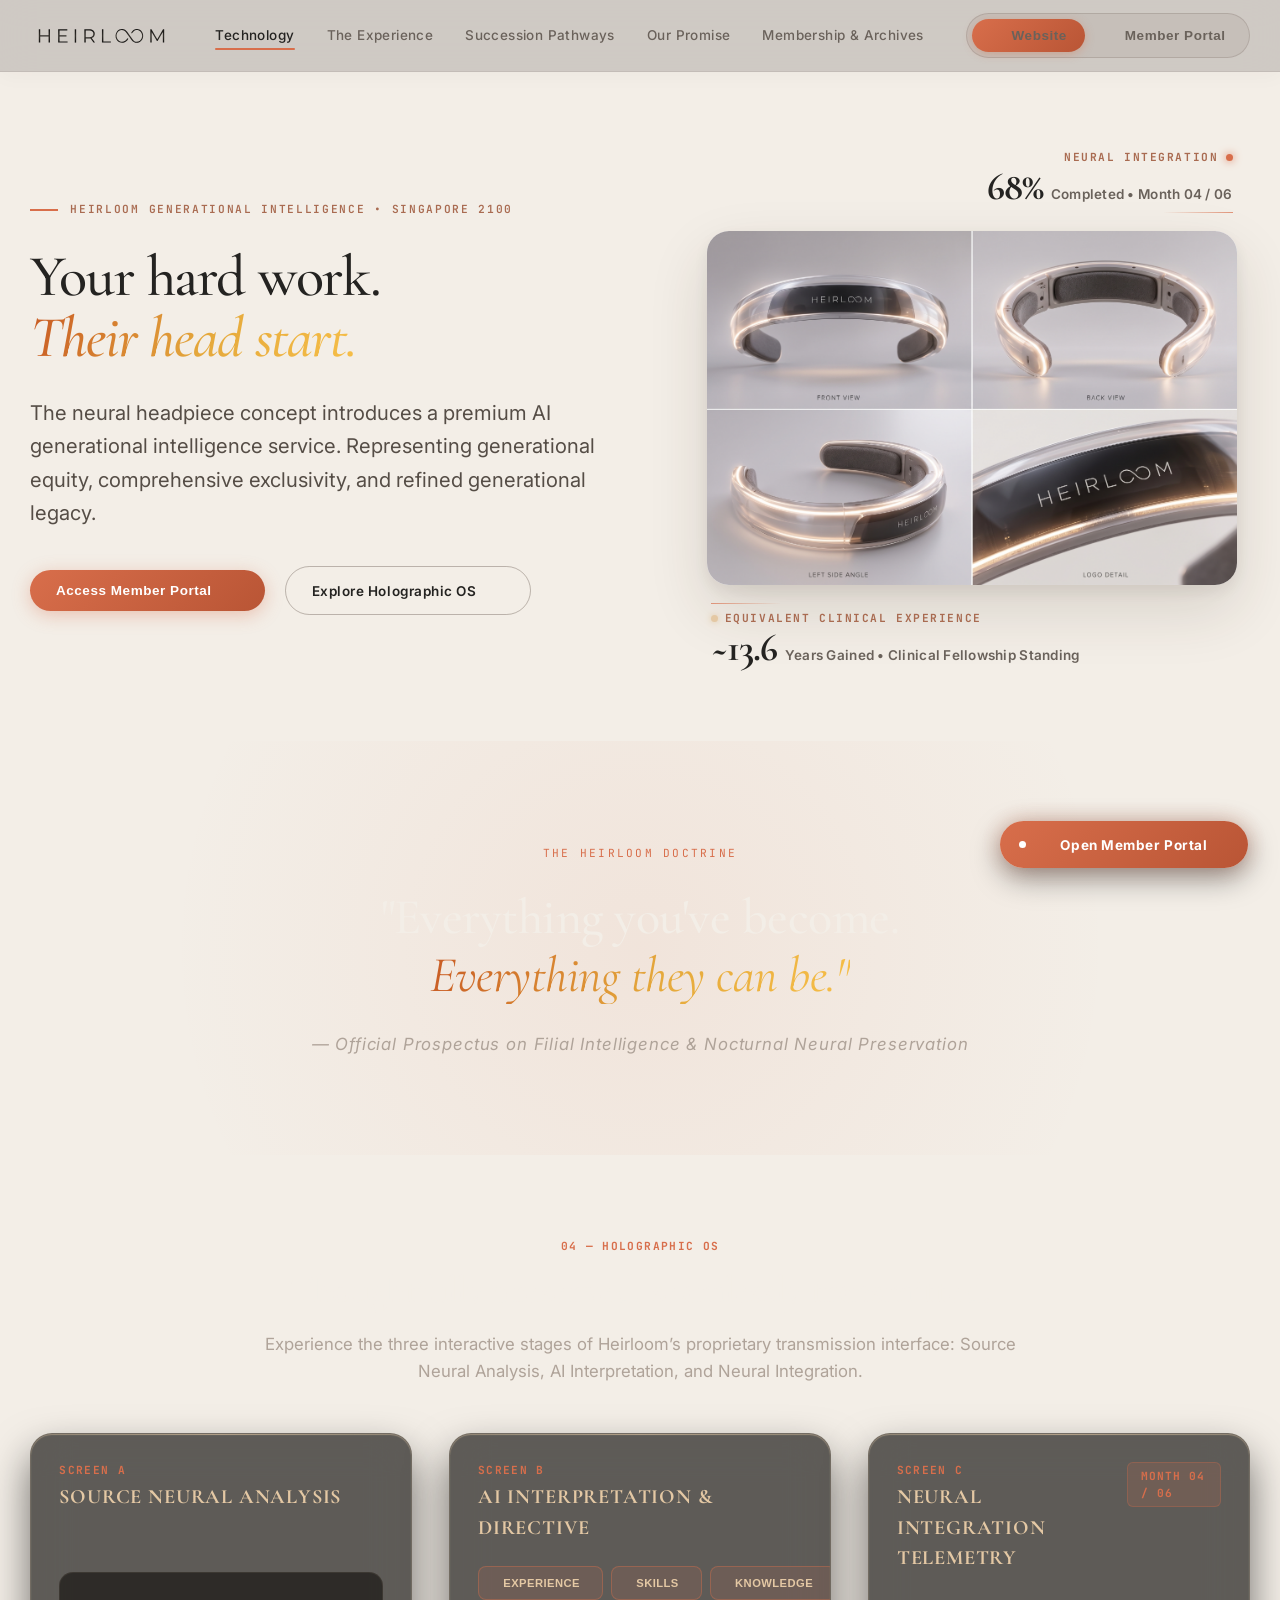
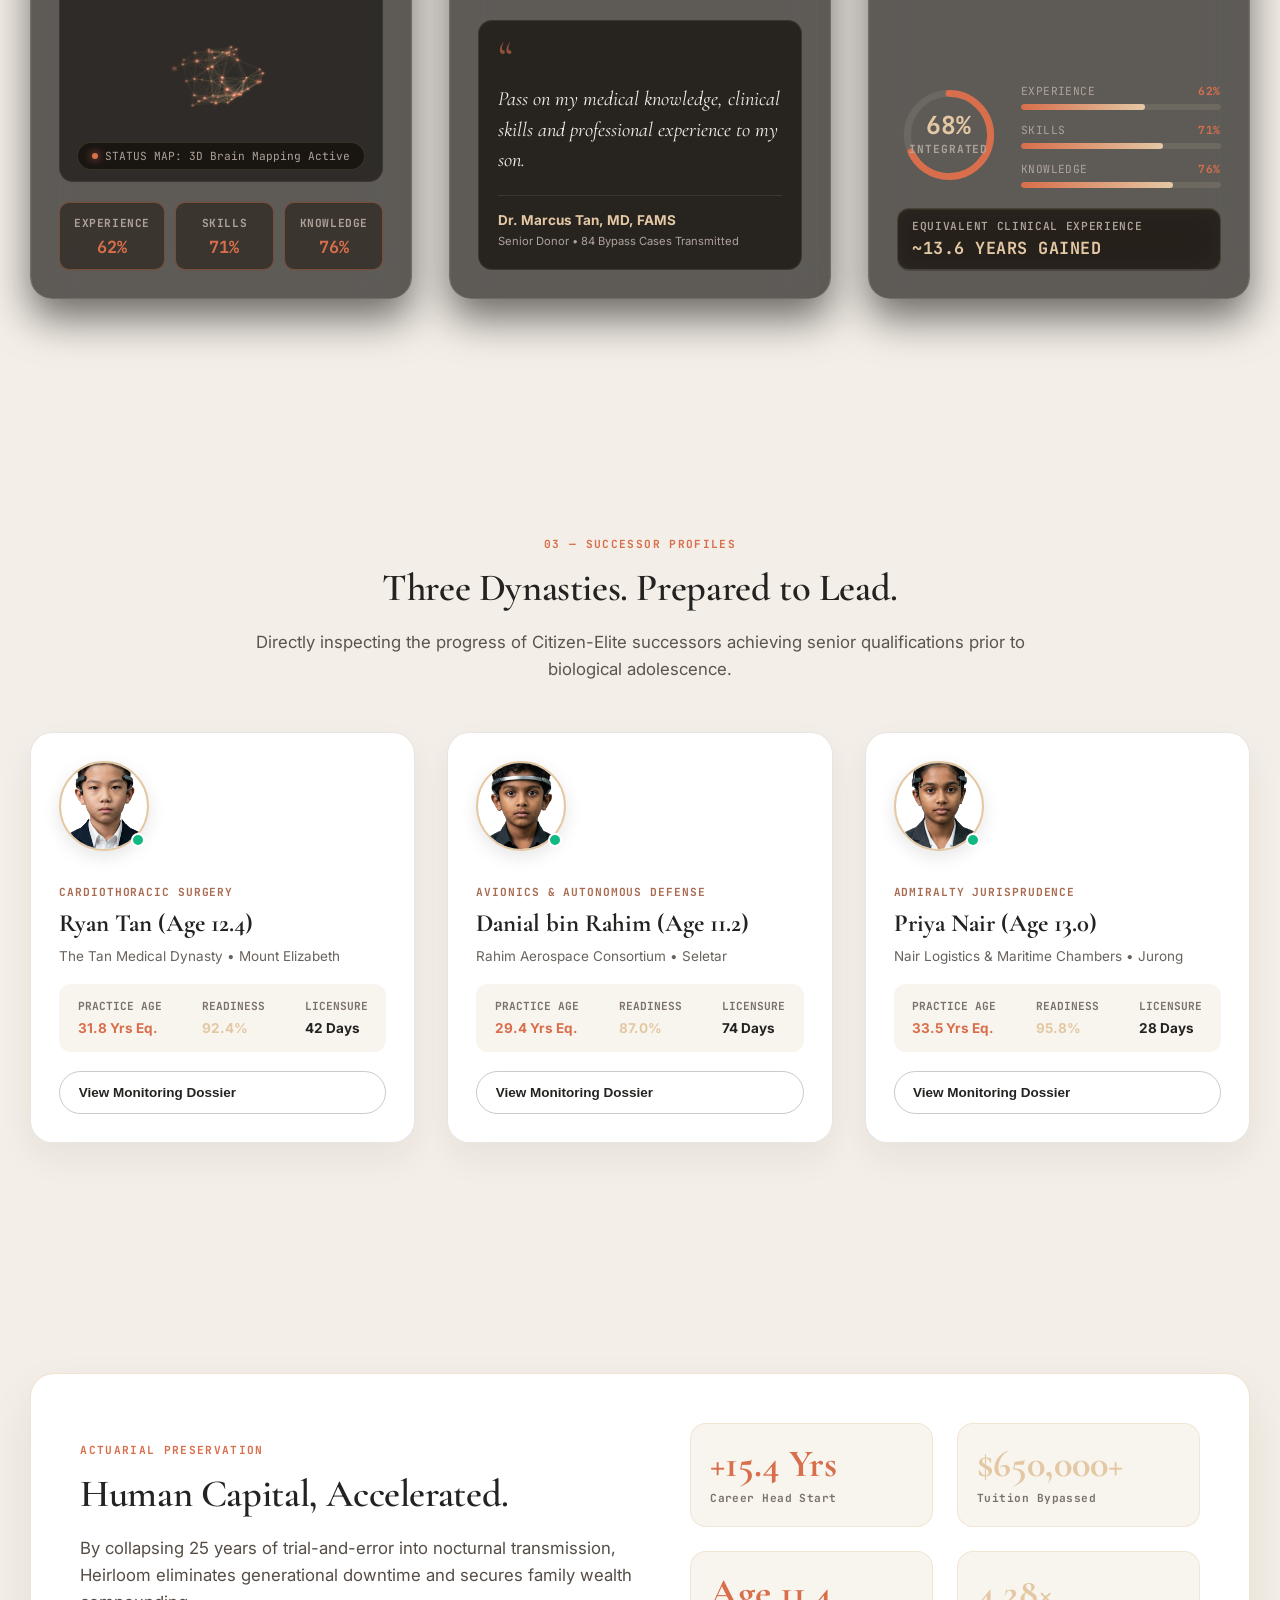
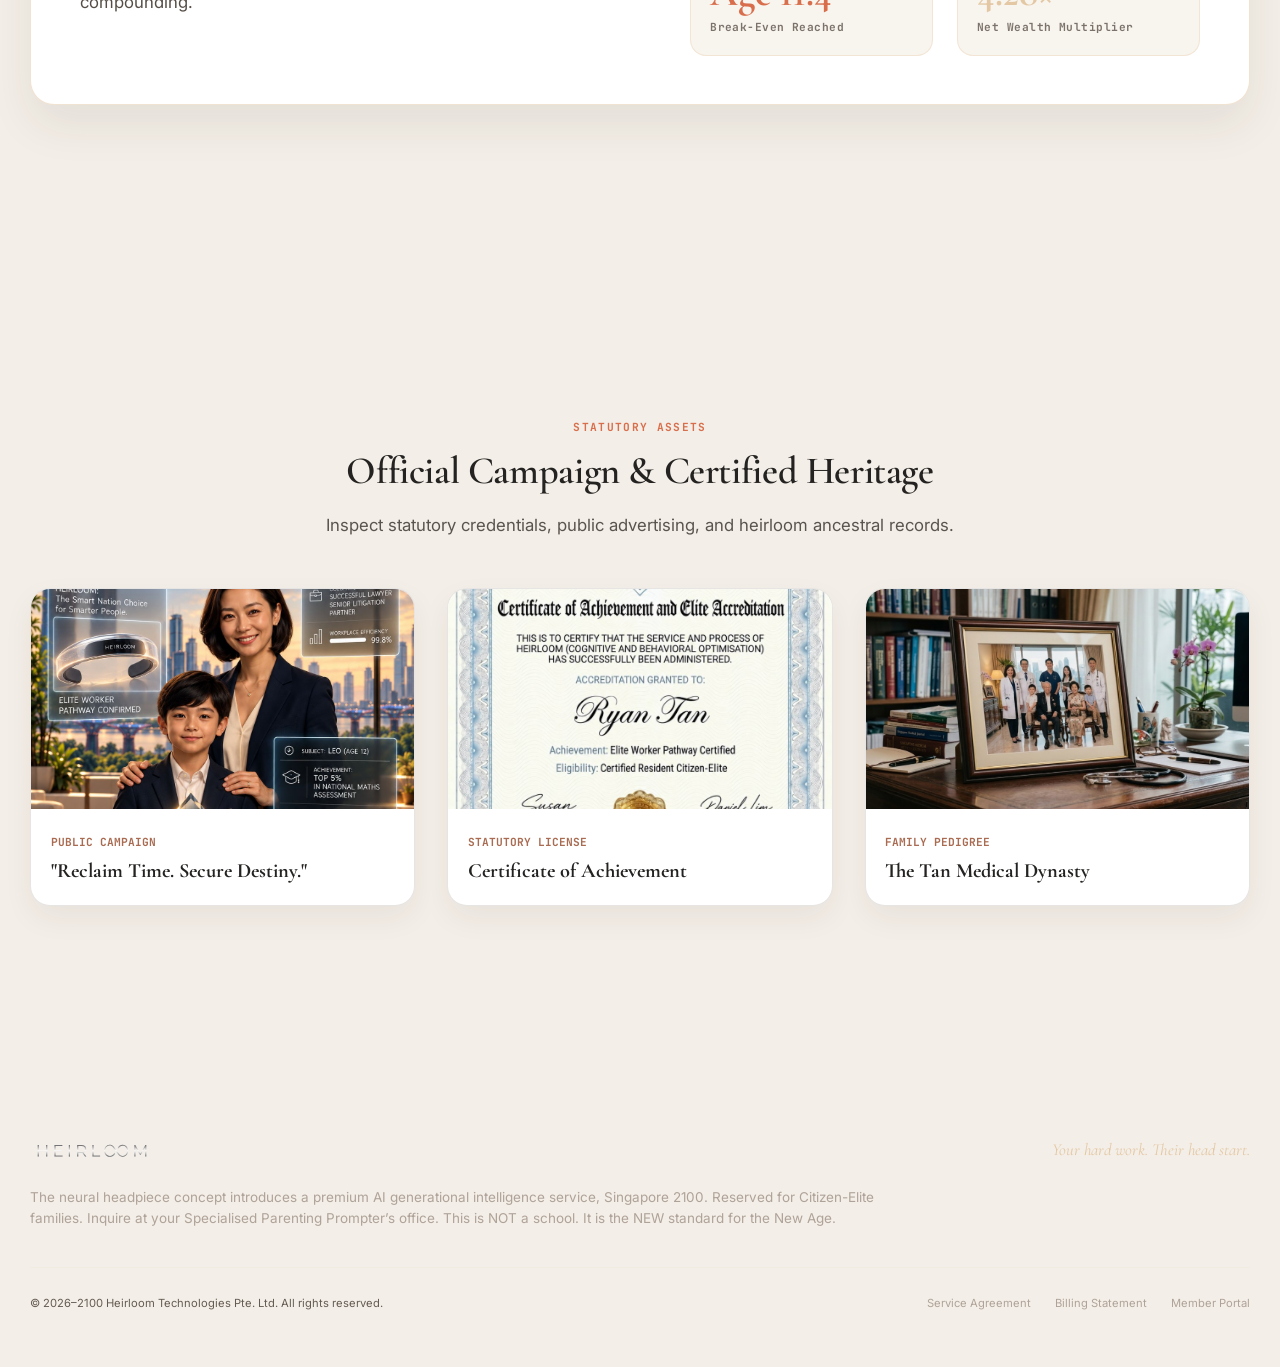
==== commit 844f3b6e: "w" ====
--- a/index.html
+++ b/index.html
@@ -801,7 +801,7 @@
                   </div>
                   <div class="equiv-experience-banner">
                     <span class="eeb-label">EQUIVALENT CLINICAL EXPERIENCE</span>
-                    <strong class="eeb-val text-champagne" id="portalEquivExp">~13.6 YEARS</strong>
+                    <strong class="eeb-val text-champagne" id="portalEquivExp">~13.6 YEARS GAINED</strong>
                   </div>
                 </div>
               </div>
--- a/styles.css
+++ b/styles.css
@@ -99,7 +99,23 @@
 }
 
 html {
-  scroll-behavior: smooth;
+  scroll-behavior: auto;
+}
+
+html.lenis, html.lenis body {
+  height: auto;
+}
+
+.lenis.lenis-smooth {
+  scroll-behavior: auto !important;
+}
+
+.lenis.lenis-smooth [data-lenis-prevent] {
+  overscroll-behavior: contain;
+}
+
+.lenis.lenis-stopped {
+  overflow: hidden;
 }
 
 body {
@@ -1211,26 +1227,38 @@
 }
 
 .equiv-experience-banner {
-  background: rgba(36, 30, 24, 0.8);
-  border-radius: 10px;
-  padding: var(--space-xs) var(--space-s);
-  border: 1px solid rgba(228, 200, 164, 0.15);
-  display: flex;
-  align-items: center;
-  justify-content: space-between;
+  background: rgba(36, 30, 24, 0.85);
+  backdrop-filter: blur(12px);
+  -webkit-backdrop-filter: blur(12px);
+  border-radius: 12px;
+  padding: 0.65rem 0.9rem;
+  border: 1px solid rgba(228, 200, 164, 0.18);
+  display: flex;
+  flex-direction: column;
+  align-items: flex-start;
+  gap: var(--space-3xs);
+  box-shadow: inset 0 1px 0 rgba(228, 200, 164, 0.08);
 }
 
 .eeb-label {
   font-family: var(--font-mono);
   font-size: var(--step--2);
-  font-weight: 700;
+  font-weight: 600;
   letter-spacing: 0.06em;
   color: var(--warm-grey);
+  text-transform: uppercase;
+  white-space: nowrap;
+  line-height: 1.3;
 }
 
 .eeb-val {
-  font-size: var(--step--1);
-  font-weight: 700;
+  font-family: var(--font-mono);
+  font-size: var(--step-0);
+  font-weight: 700;
+  letter-spacing: 0.03em;
+  color: var(--liquid-champagne);
+  white-space: nowrap;
+  line-height: 1.25;
 }
 
 /* ==========================================================================
